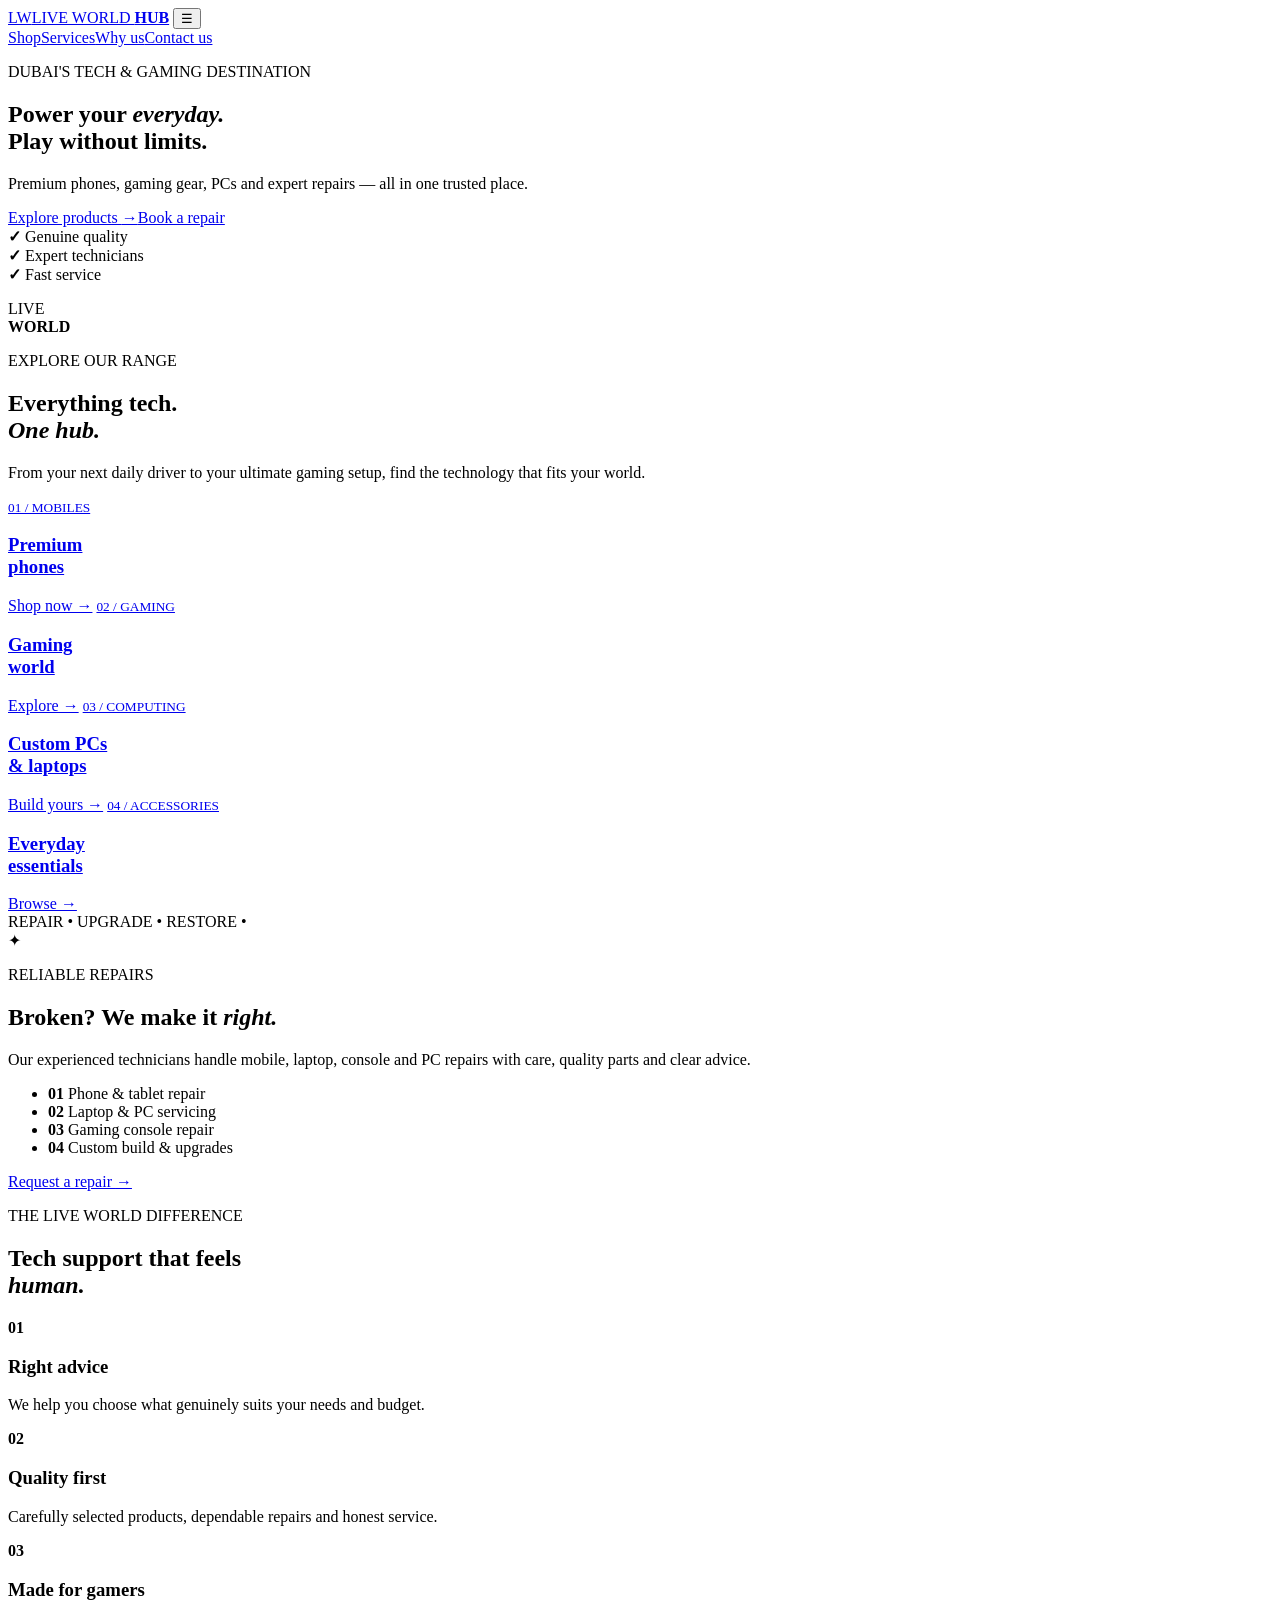
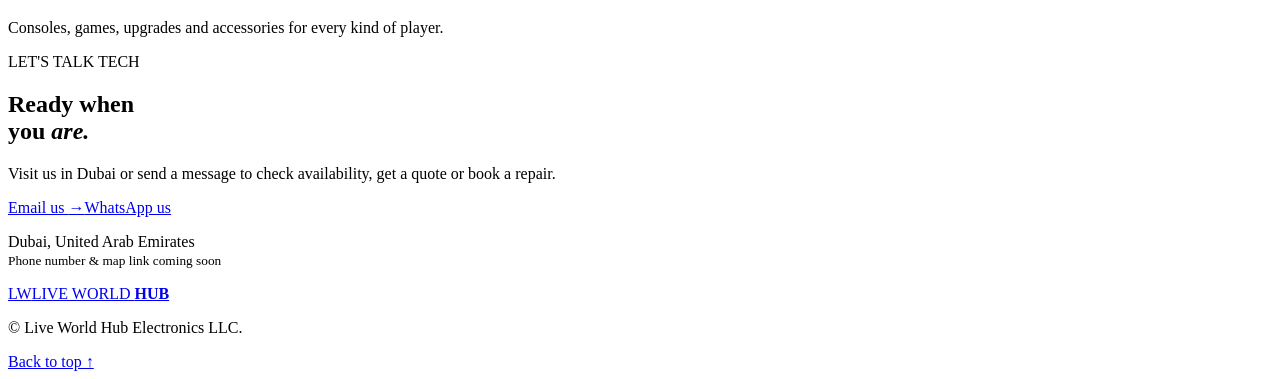
==== index.html @ d2bf9133 "Add Live World Hub static website" ====
<!doctype html>
<html lang="en">
  <head>
    <meta charset="UTF-8" />
    <meta name="viewport" content="width=device-width, initial-scale=1.0" />
    <meta name="description" content="Live World Hub Electronics LLC — premium mobiles, gaming, repairs and accessories in Dubai." />
    <title>Live World Hub | Electronics & Gaming</title>
    <link rel="preconnect" href="https://fonts.googleapis.com" />
    <link rel="preconnect" href="https://fonts.gstatic.com" crossorigin />
    <link href="https://fonts.googleapis.com/css2?family=DM+Mono:wght@400;500&family=Manrope:wght@400;500;600;700;800&display=swap" rel="stylesheet" />
    <link rel="stylesheet" href="styles.css" />
  </head>
  <body>
    <header class="site-header">
      <a class="brand" href="#home" aria-label="Live World Hub home"><span class="brand-mark">LW</span><span>LIVE WORLD <b>HUB</b></span></a>
      <button class="menu-button" aria-label="Open navigation" aria-expanded="false">☰</button>
      <nav aria-label="Main navigation"><a href="#shop">Shop</a><a href="#services">Services</a><a href="#why-us">Why us</a><a class="nav-cta" href="#contact">Contact us</a></nav>
    </header>

    <main id="home">
      <section class="hero">
        <div class="hero-copy">
          <p class="eyebrow"><span></span> DUBAI'S TECH & GAMING DESTINATION</p>
          <h1>Power your <em>everyday.</em><br />Play without limits.</h1>
          <p class="lead">Premium phones, gaming gear, PCs and expert repairs — all in one trusted place.</p>
          <div class="hero-actions"><a class="button primary" href="#shop">Explore products <span>→</span></a><a class="button ghost" href="#services">Book a repair</a></div>
          <div class="hero-trust"><div><strong>✓</strong> Genuine quality</div><div><strong>✓</strong> Expert technicians</div><div><strong>✓</strong> Fast service</div></div>
        </div>
        <div class="hero-art" aria-label="Abstract blue technology display">
          <div class="orb orb-one"></div><div class="orb orb-two"></div><div class="grid"></div>
          <div class="device phone"><i></i><i></i><i></i></div>
          <div class="device console"><span></span></div>
          <div class="controller"><i></i><i></i><b></b><b></b></div>
          <p>LIVE<br /><b>WORLD</b></p>
        </div>
      </section>

      <section class="section categories" id="shop">
        <div class="section-heading"><div><p class="eyebrow"><span></span> EXPLORE OUR RANGE</p><h2>Everything tech.<br /><em>One hub.</em></h2></div><p>From your next daily driver to your ultimate gaming setup, find the technology that fits your world.</p></div>
        <div class="category-grid">
          <a href="#contact" class="category-card phones"><small>01 / MOBILES</small><h3>Premium<br />phones</h3><span>Shop now →</span></a>
          <a href="#contact" class="category-card gaming"><small>02 / GAMING</small><h3>Gaming<br />world</h3><span>Explore →</span></a>
          <a href="#contact" class="category-card pc"><small>03 / COMPUTING</small><h3>Custom PCs<br />& laptops</h3><span>Build yours →</span></a>
          <a href="#contact" class="category-card accessories"><small>04 / ACCESSORIES</small><h3>Everyday<br />essentials</h3><span>Browse →</span></a>
        </div>
      </section>

      <section class="section services" id="services">
        <div class="service-visual"><div class="repair-ring"><span>REPAIR • UPGRADE • RESTORE • </span></div><div class="wrench">✦</div></div>
        <div><p class="eyebrow"><span></span> RELIABLE REPAIRS</p><h2>Broken? We make it <em>right.</em></h2><p class="lead">Our experienced technicians handle mobile, laptop, console and PC repairs with care, quality parts and clear advice.</p><ul><li><b>01</b> Phone & tablet repair</li><li><b>02</b> Laptop & PC servicing</li><li><b>03</b> Gaming console repair</li><li><b>04</b> Custom build & upgrades</li></ul><a class="button primary" href="#contact">Request a repair <span>→</span></a></div>
      </section>

      <section class="section why-us" id="why-us">
        <p class="eyebrow"><span></span> THE LIVE WORLD DIFFERENCE</p><h2>Tech support that feels<br /><em>human.</em></h2>
        <div class="benefit-grid"><article><strong>01</strong><h3>Right advice</h3><p>We help you choose what genuinely suits your needs and budget.</p></article><article><strong>02</strong><h3>Quality first</h3><p>Carefully selected products, dependable repairs and honest service.</p></article><article><strong>03</strong><h3>Made for gamers</h3><p>Consoles, games, upgrades and accessories for every kind of player.</p></article></div>
      </section>

      <section class="contact" id="contact"><div><p class="eyebrow"><span></span> LET'S TALK TECH</p><h2>Ready when<br />you <em>are.</em></h2><p>Visit us in Dubai or send a message to check availability, get a quote or book a repair.</p></div><div class="contact-actions"><a class="button light" href="mailto:hello@liveworldhub.com">Email us <span>→</span></a><a class="button outline-light" href="#home">WhatsApp us</a><p>Dubai, United Arab Emirates<br /><small>Phone number & map link coming soon</small></p></div></section>
    </main>
    <footer><a class="brand" href="#home"><span class="brand-mark">LW</span><span>LIVE WORLD <b>HUB</b></span></a><p>© <span id="year"></span> Live World Hub Electronics LLC.</p><a href="#home">Back to top ↑</a></footer>
    <script src="script.js"></script>
  </body>
</html>
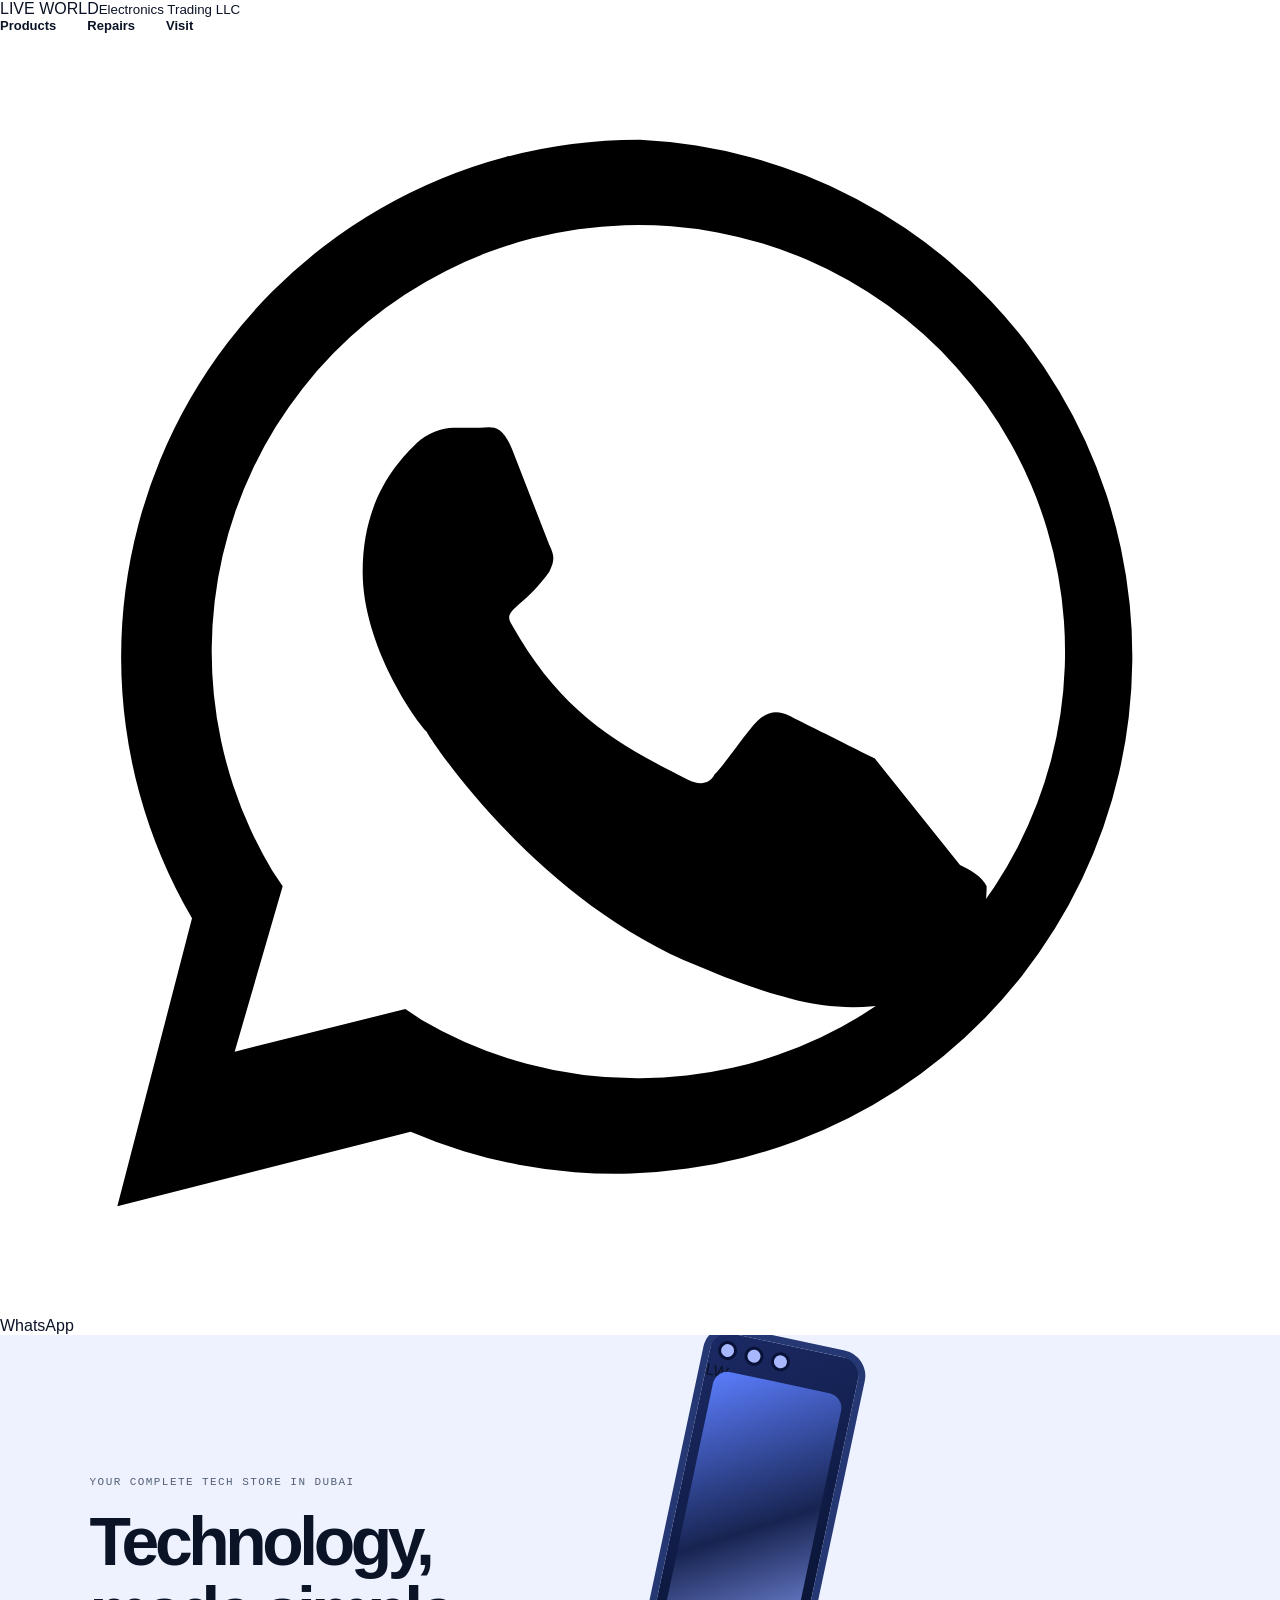
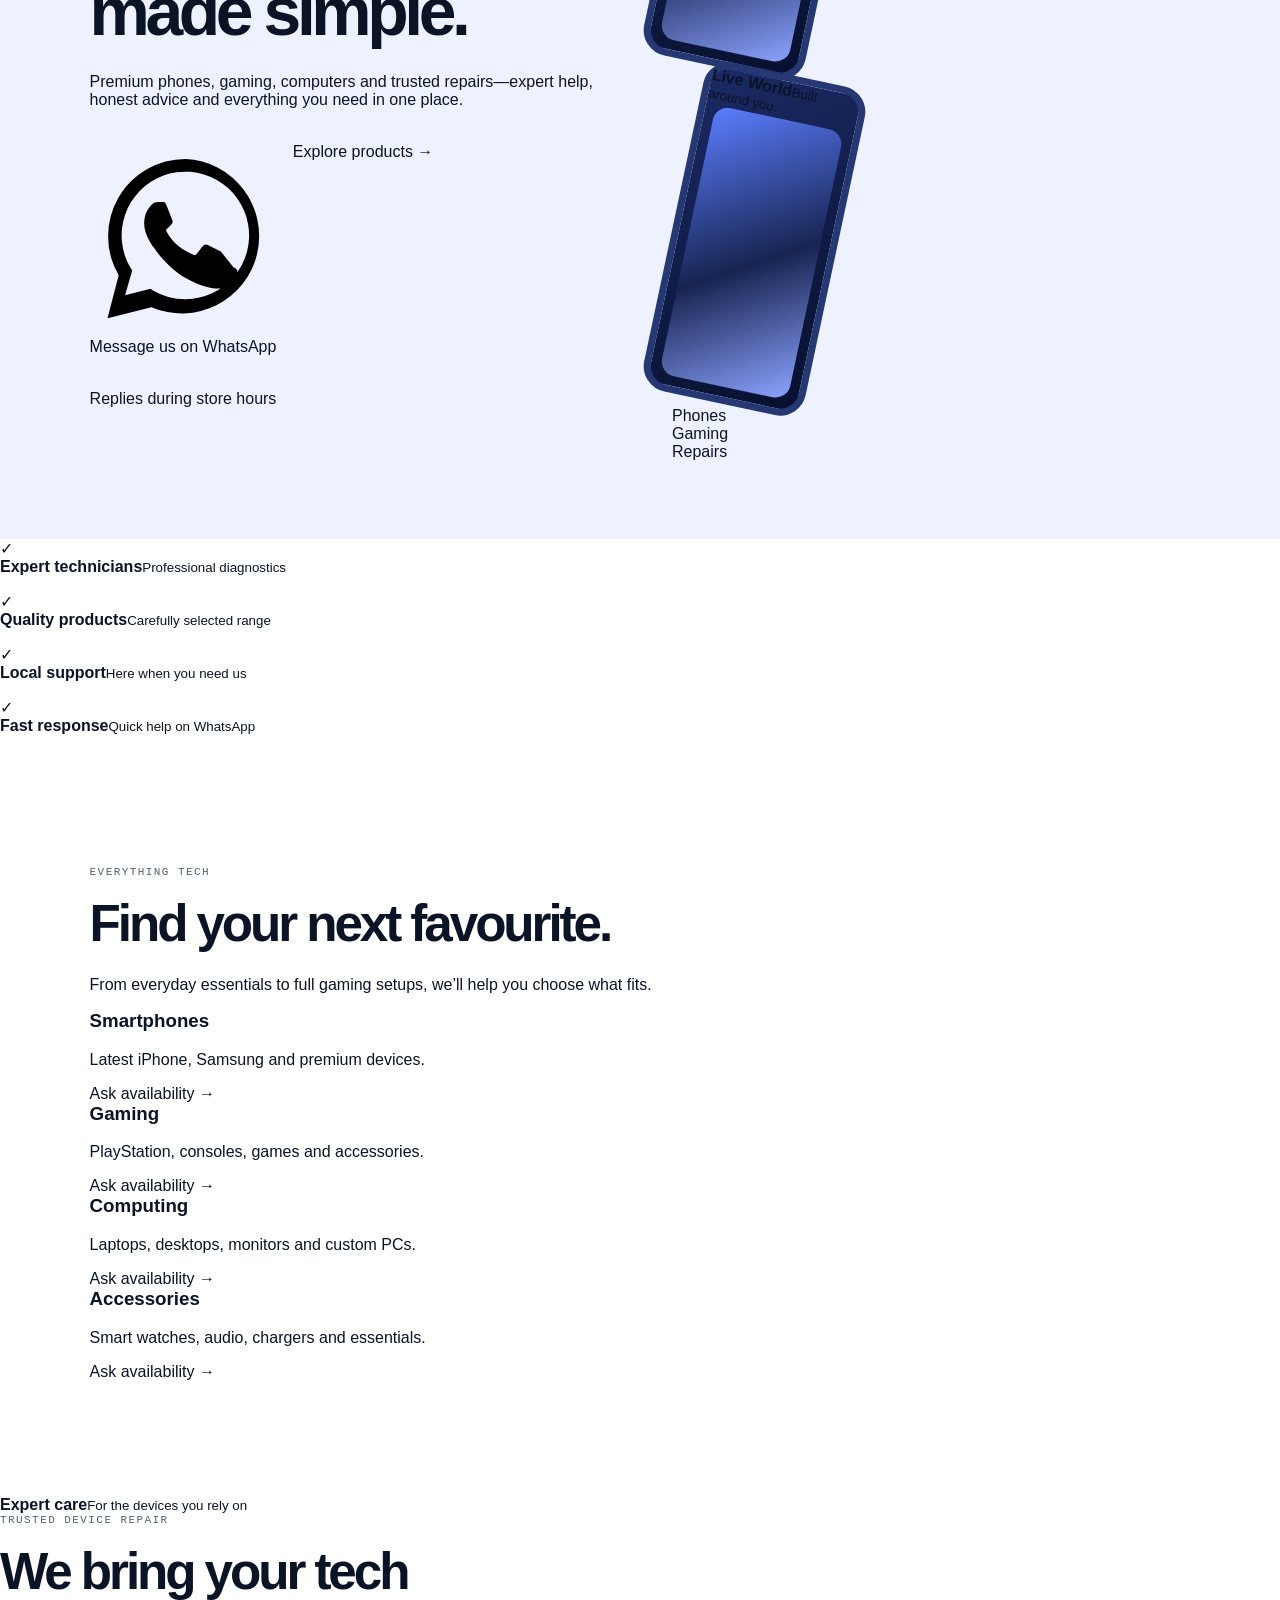
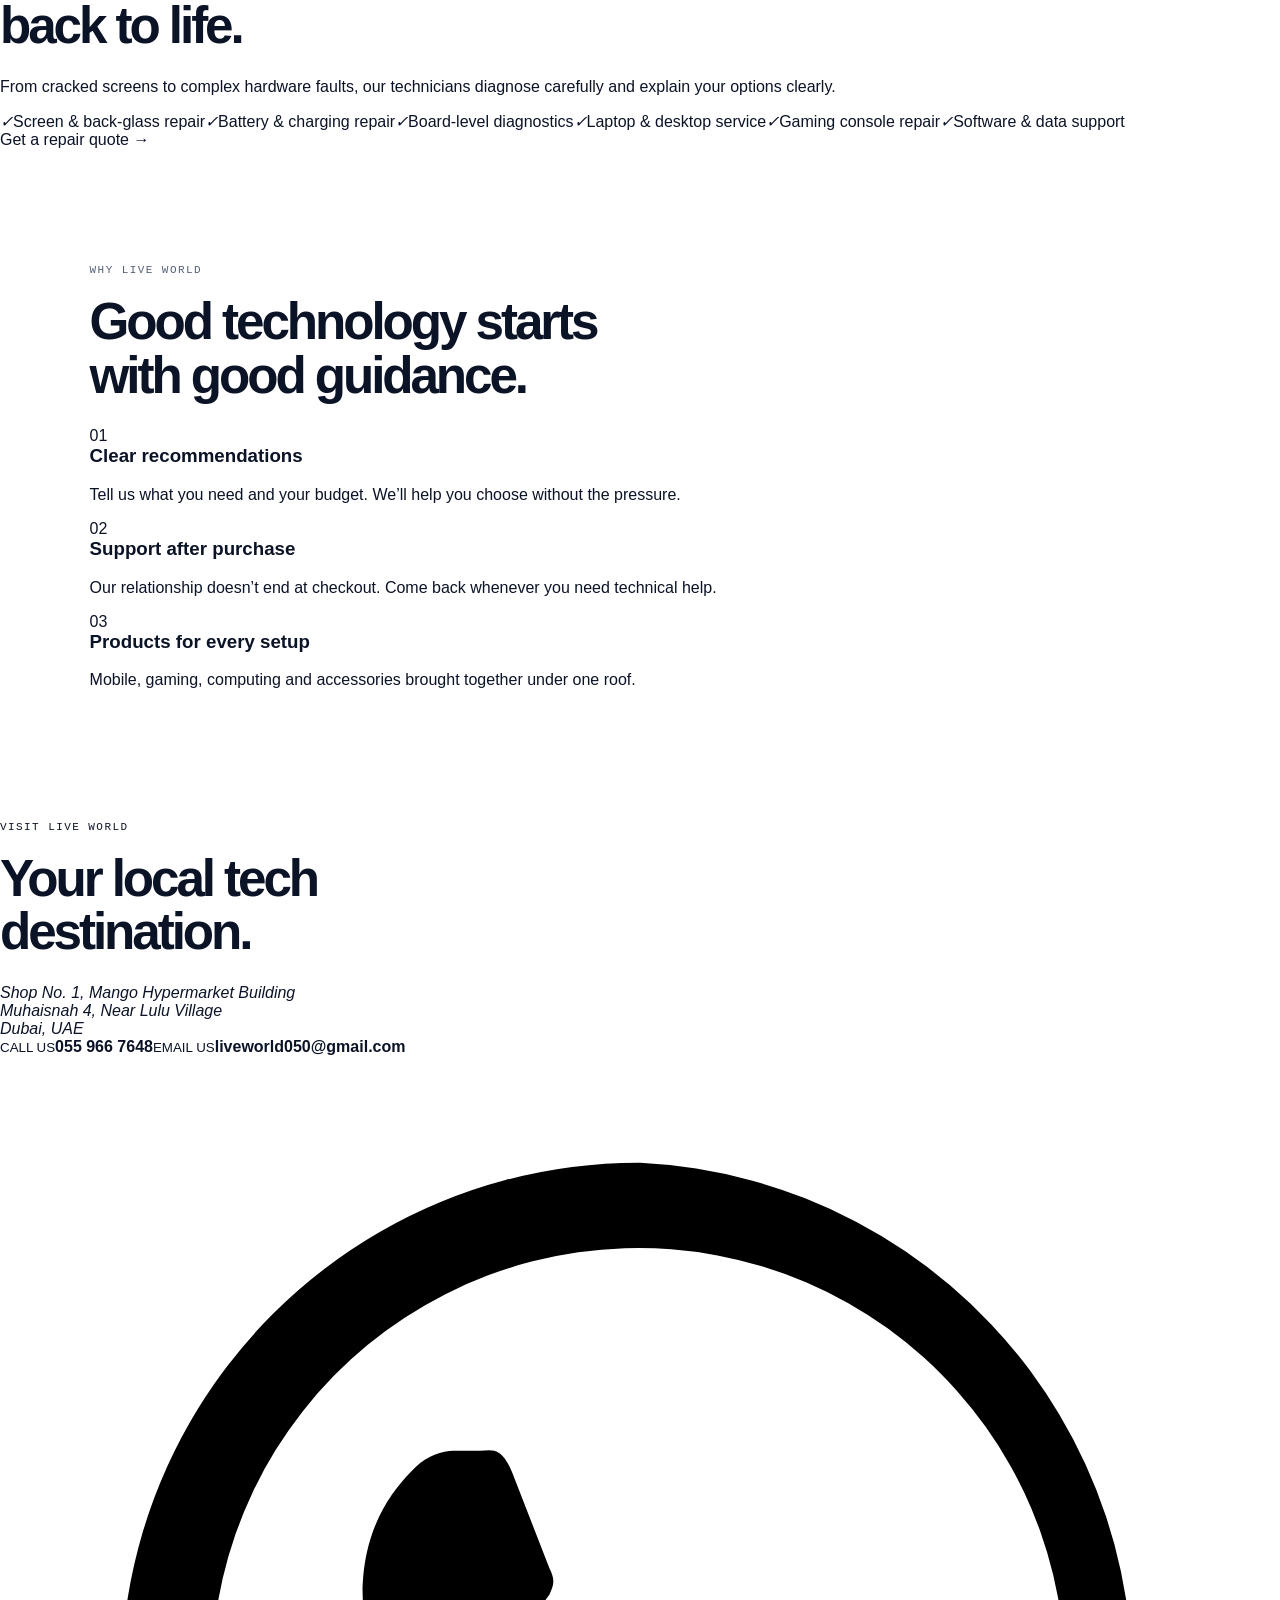
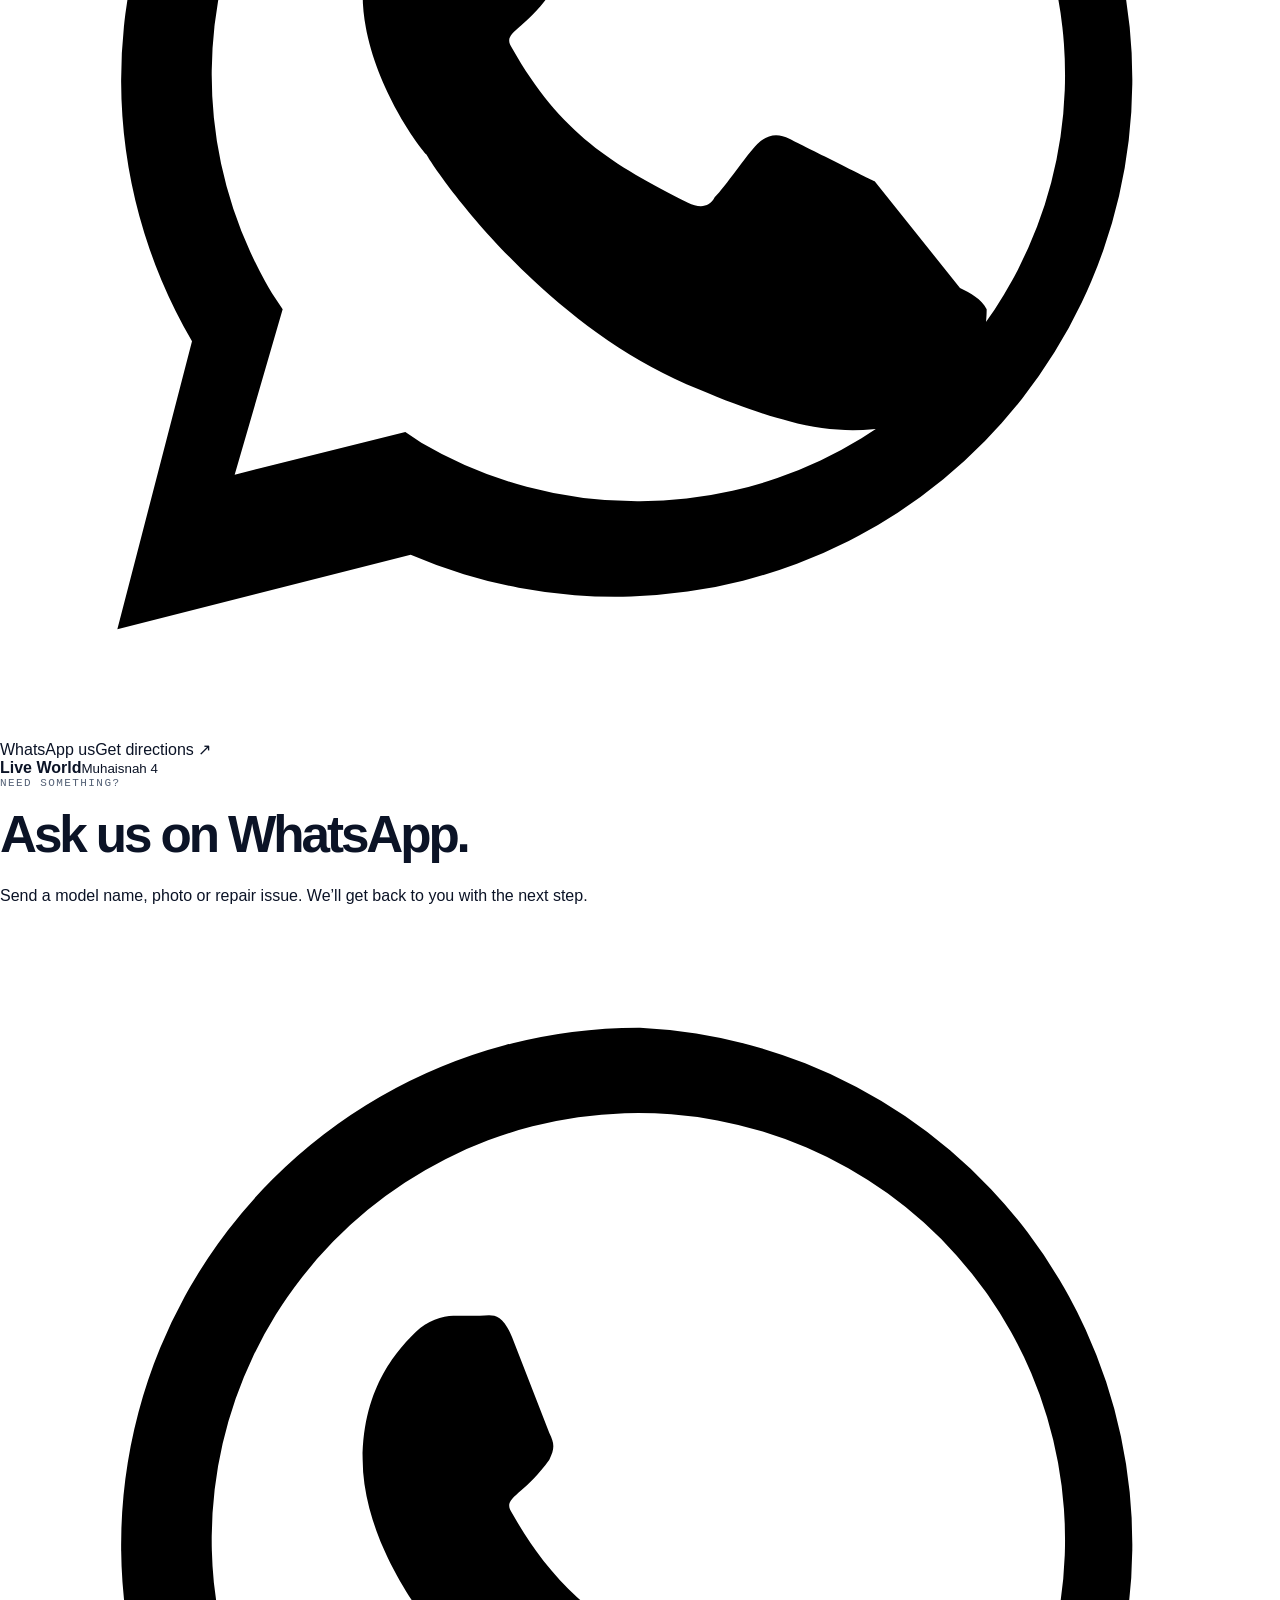
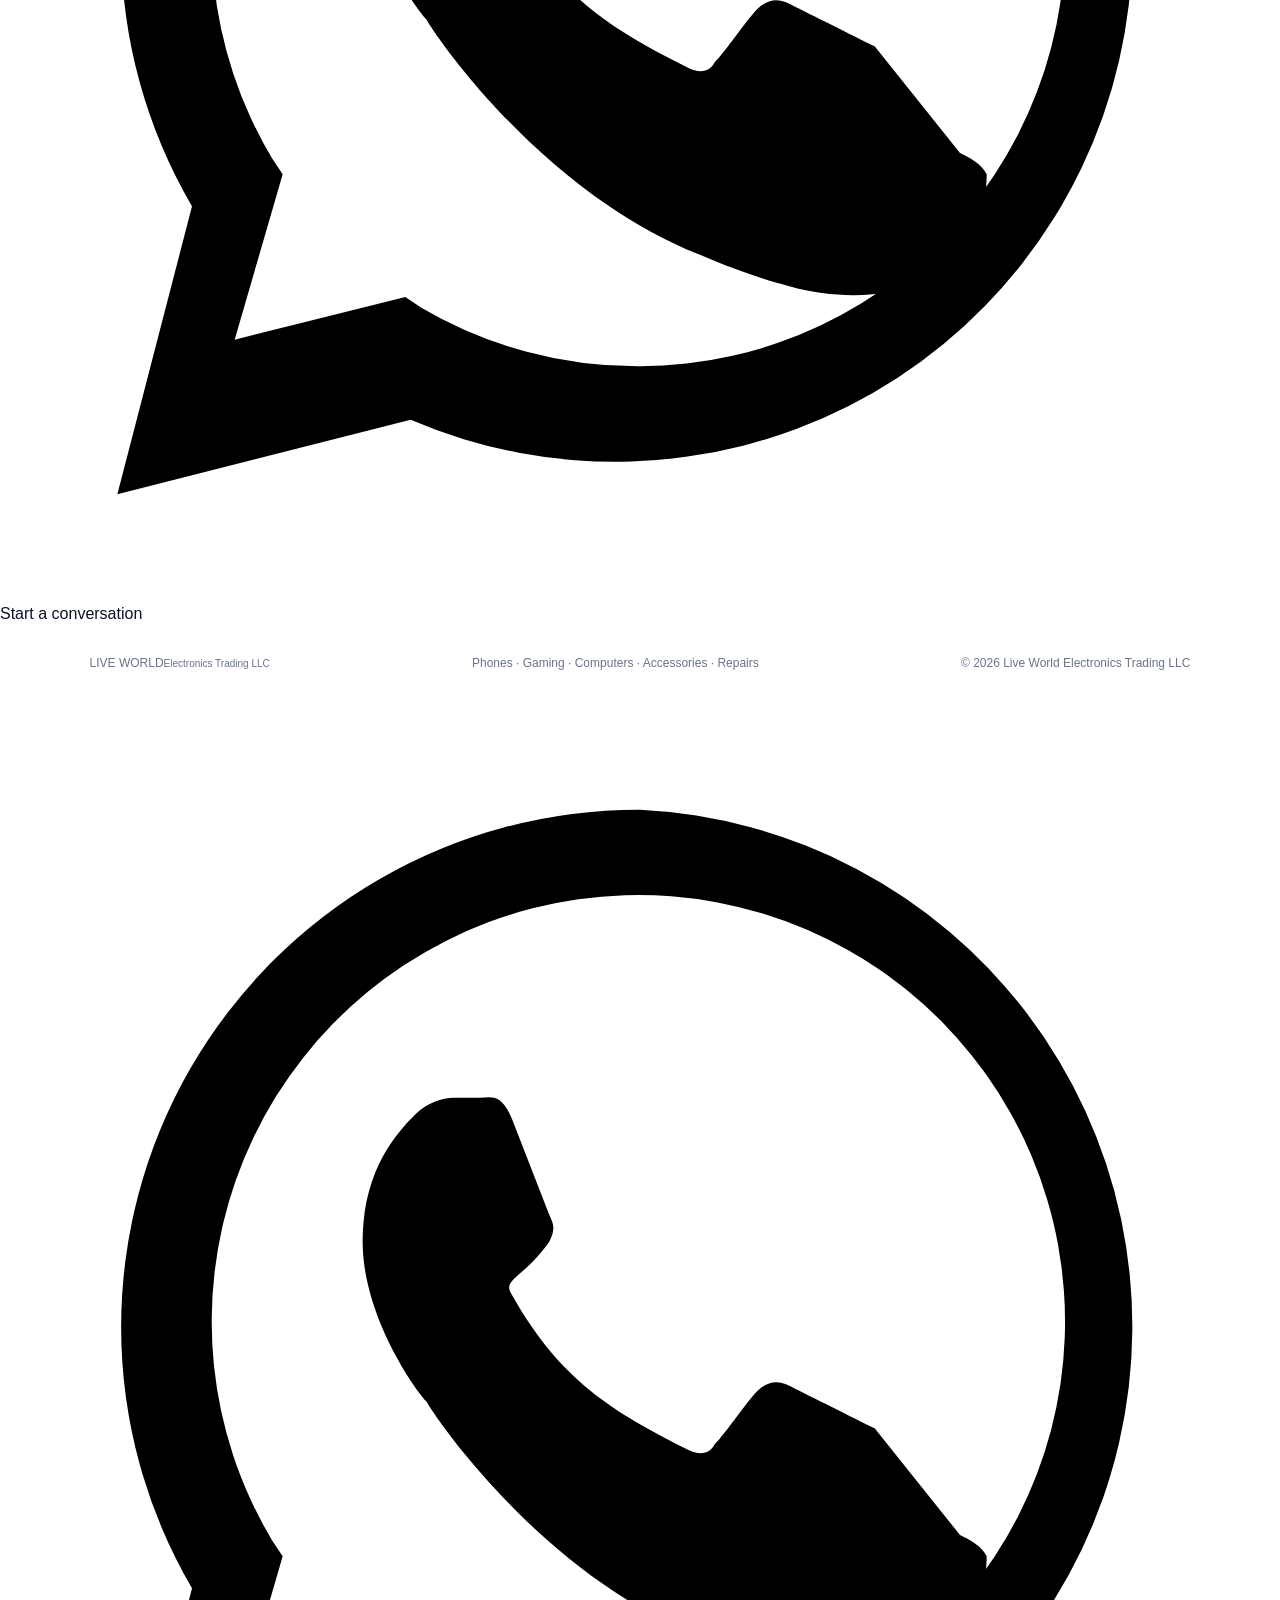
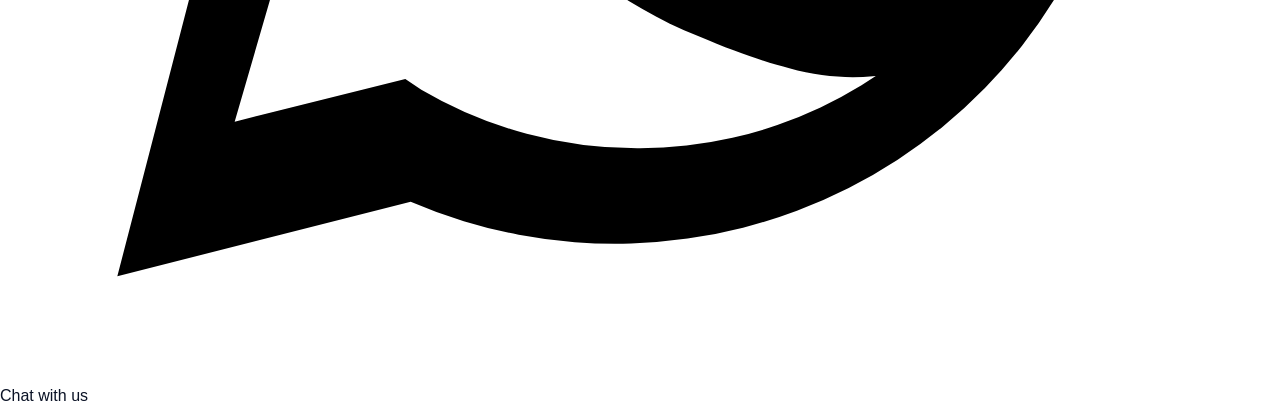
==== commit ed238ab1: "Rebuild Live World storefront" ====
--- a/index.html
+++ b/index.html
@@ -1,63 +1,14 @@
 <!doctype html>
 <html lang="en">
-  <head>
-    <meta charset="UTF-8" />
-    <meta name="viewport" content="width=device-width, initial-scale=1.0" />
-    <meta name="description" content="Live World Hub Electronics LLC — premium mobiles, gaming, repairs and accessories in Dubai." />
-    <title>Live World Hub | Electronics & Gaming</title>
-    <link rel="preconnect" href="https://fonts.googleapis.com" />
-    <link rel="preconnect" href="https://fonts.gstatic.com" crossorigin />
-    <link href="https://fonts.googleapis.com/css2?family=DM+Mono:wght@400;500&family=Manrope:wght@400;500;600;700;800&display=swap" rel="stylesheet" />
-    <link rel="stylesheet" href="styles.css" />
-  </head>
-  <body>
-    <header class="site-header">
-      <a class="brand" href="#home" aria-label="Live World Hub home"><span class="brand-mark">LW</span><span>LIVE WORLD <b>HUB</b></span></a>
-      <button class="menu-button" aria-label="Open navigation" aria-expanded="false">☰</button>
-      <nav aria-label="Main navigation"><a href="#shop">Shop</a><a href="#services">Services</a><a href="#why-us">Why us</a><a class="nav-cta" href="#contact">Contact us</a></nav>
-    </header>
-
-    <main id="home">
-      <section class="hero">
-        <div class="hero-copy">
-          <p class="eyebrow"><span></span> DUBAI'S TECH & GAMING DESTINATION</p>
-          <h1>Power your <em>everyday.</em><br />Play without limits.</h1>
-          <p class="lead">Premium phones, gaming gear, PCs and expert repairs — all in one trusted place.</p>
-          <div class="hero-actions"><a class="button primary" href="#shop">Explore products <span>→</span></a><a class="button ghost" href="#services">Book a repair</a></div>
-          <div class="hero-trust"><div><strong>✓</strong> Genuine quality</div><div><strong>✓</strong> Expert technicians</div><div><strong>✓</strong> Fast service</div></div>
-        </div>
-        <div class="hero-art" aria-label="Abstract blue technology display">
-          <div class="orb orb-one"></div><div class="orb orb-two"></div><div class="grid"></div>
-          <div class="device phone"><i></i><i></i><i></i></div>
-          <div class="device console"><span></span></div>
-          <div class="controller"><i></i><i></i><b></b><b></b></div>
-          <p>LIVE<br /><b>WORLD</b></p>
-        </div>
-      </section>
-
-      <section class="section categories" id="shop">
-        <div class="section-heading"><div><p class="eyebrow"><span></span> EXPLORE OUR RANGE</p><h2>Everything tech.<br /><em>One hub.</em></h2></div><p>From your next daily driver to your ultimate gaming setup, find the technology that fits your world.</p></div>
-        <div class="category-grid">
-          <a href="#contact" class="category-card phones"><small>01 / MOBILES</small><h3>Premium<br />phones</h3><span>Shop now →</span></a>
-          <a href="#contact" class="category-card gaming"><small>02 / GAMING</small><h3>Gaming<br />world</h3><span>Explore →</span></a>
-          <a href="#contact" class="category-card pc"><small>03 / COMPUTING</small><h3>Custom PCs<br />& laptops</h3><span>Build yours →</span></a>
-          <a href="#contact" class="category-card accessories"><small>04 / ACCESSORIES</small><h3>Everyday<br />essentials</h3><span>Browse →</span></a>
-        </div>
-      </section>
-
-      <section class="section services" id="services">
-        <div class="service-visual"><div class="repair-ring"><span>REPAIR • UPGRADE • RESTORE • </span></div><div class="wrench">✦</div></div>
-        <div><p class="eyebrow"><span></span> RELIABLE REPAIRS</p><h2>Broken? We make it <em>right.</em></h2><p class="lead">Our experienced technicians handle mobile, laptop, console and PC repairs with care, quality parts and clear advice.</p><ul><li><b>01</b> Phone & tablet repair</li><li><b>02</b> Laptop & PC servicing</li><li><b>03</b> Gaming console repair</li><li><b>04</b> Custom build & upgrades</li></ul><a class="button primary" href="#contact">Request a repair <span>→</span></a></div>
-      </section>
-
-      <section class="section why-us" id="why-us">
-        <p class="eyebrow"><span></span> THE LIVE WORLD DIFFERENCE</p><h2>Tech support that feels<br /><em>human.</em></h2>
-        <div class="benefit-grid"><article><strong>01</strong><h3>Right advice</h3><p>We help you choose what genuinely suits your needs and budget.</p></article><article><strong>02</strong><h3>Quality first</h3><p>Carefully selected products, dependable repairs and honest service.</p></article><article><strong>03</strong><h3>Made for gamers</h3><p>Consoles, games, upgrades and accessories for every kind of player.</p></article></div>
-      </section>
-
-      <section class="contact" id="contact"><div><p class="eyebrow"><span></span> LET'S TALK TECH</p><h2>Ready when<br />you <em>are.</em></h2><p>Visit us in Dubai or send a message to check availability, get a quote or book a repair.</p></div><div class="contact-actions"><a class="button light" href="mailto:hello@liveworldhub.com">Email us <span>→</span></a><a class="button outline-light" href="#home">WhatsApp us</a><p>Dubai, United Arab Emirates<br /><small>Phone number & map link coming soon</small></p></div></section>
-    </main>
-    <footer><a class="brand" href="#home"><span class="brand-mark">LW</span><span>LIVE WORLD <b>HUB</b></span></a><p>© <span id="year"></span> Live World Hub Electronics LLC.</p><a href="#home">Back to top ↑</a></footer>
-    <script src="script.js"></script>
-  </body>
-</html>
+<head>
+<meta charset="UTF-8" />
+<meta name="viewport" content="width=device-width, initial-scale=1.0" />
+<meta name="description" content="Premium phones, gaming, computers, accessories and expert device repairs in Muhaisnah 4, Dubai." />
+<title>Live World Electronics Trading LLC | Dubai</title>
+<link rel="stylesheet" href="styles.css" />
+</head>
+<body>
+<main><header class="nav-shell"><a class="logo" href="#top" aria-label="Live World home"><span class="logo-word">LIVE WORLD</span><small>Electronics Trading LLC</small></a><nav aria-label="Main navigation"><a href="#products">Products</a><a href="#repairs">Repairs</a><a href="#visit">Visit</a></nav><a class="nav-whatsapp" href="https://wa.me/971521114275?text=Hello%20Live%20World%2C%20I%27d%20like%20to%20ask%20about%20a%20product%20or%20repair." target="_blank" rel="noreferrer"><svg viewBox="0 0 24 24" aria-hidden="true"><path d="M12 2a9.7 9.7 0 0 0-8.4 14.6L2.2 22l5.5-1.4A9.7 9.7 0 1 0 12 2Zm0 17.6a8 8 0 0 1-4.1-1.1l-.3-.2-3.2.8.9-3.1-.2-.3A8 8 0 1 1 12 19.6Zm4.4-6c-.2-.1-1.4-.7-1.6-.8-.2-.1-.4-.1-.6.1-.2.2-.6.8-.8 1-.1.2-.3.2-.5.1-1.4-.7-2.4-1.3-3.3-2.9-.2-.3.2-.3.7-1 .1-.2.1-.3 0-.5l-.7-1.8c-.2-.5-.4-.4-.6-.4h-.5c-.2 0-.5.1-.7.3-.3.3-1 1-1 2.4s1 2.8 1.2 3c.1.2 2.1 3.2 5.1 4.4.7.3 1.3.5 1.7.6.7.2 1.4.2 1.9.1.6-.1 1.4-.6 1.6-1.1.2-.6.2-1 .2-1.1-.1-.2-.3-.3-.5-.4Z"></path></svg> WhatsApp</a></header><section class="hero" id="top"><div class="hero-copy"><p class="eyebrow">YOUR COMPLETE TECH STORE IN DUBAI</p><h1>Technology,<br>made <span>simple.</span></h1><p class="hero-lead">Premium phones, gaming, computers and trusted repairs—expert help, honest advice and everything you need in one place.</p><div class="hero-actions"><a class="primary-button" href="https://wa.me/971521114275?text=Hello%20Live%20World%2C%20I%27d%20like%20to%20ask%20about%20a%20product%20or%20repair." target="_blank" rel="noreferrer"><svg viewBox="0 0 24 24" aria-hidden="true"><path d="M12 2a9.7 9.7 0 0 0-8.4 14.6L2.2 22l5.5-1.4A9.7 9.7 0 1 0 12 2Zm0 17.6a8 8 0 0 1-4.1-1.1l-.3-.2-3.2.8.9-3.1-.2-.3A8 8 0 1 1 12 19.6Zm4.4-6c-.2-.1-1.4-.7-1.6-.8-.2-.1-.4-.1-.6.1-.2.2-.6.8-.8 1-.1.2-.3.2-.5.1-1.4-.7-2.4-1.3-3.3-2.9-.2-.3.2-.3.7-1 .1-.2.1-.3 0-.5l-.7-1.8c-.2-.5-.4-.4-.6-.4h-.5c-.2 0-.5.1-.7.3-.3.3-1 1-1 2.4s1 2.8 1.2 3c.1.2 2.1 3.2 5.1 4.4.7.3 1.3.5 1.7.6.7.2 1.4.2 1.9.1.6-.1 1.4-.6 1.6-1.1.2-.6.2-1 .2-1.1-.1-.2-.3-.3-.5-.4Z"></path></svg> Message us on WhatsApp</a><a class="text-button" href="#products">Explore products <span>→</span></a></div><p class="availability"><i></i> Replies during store hours</p></div><div class="hero-stage" aria-label="Premium smartphone and technology display"><div class="glow"></div><div class="phone phone-back"><div class="camera-grid"><i></i><i></i><i></i></div><span class="device-mark">LW</span></div><div class="phone phone-front"><span class="island"></span><div class="screen-orb one"></div><div class="screen-orb two"></div><strong>Live World</strong><small>Built around you.</small></div><div class="floating-chip chip-one">Phones</div><div class="floating-chip chip-two">Gaming</div><div class="floating-chip chip-three">Repairs</div></div></section><section class="trust-strip" aria-label="Store benefits"><div><span>✓</span><p><strong>Expert technicians</strong><small>Professional diagnostics</small></p></div><div><span>✓</span><p><strong>Quality products</strong><small>Carefully selected range</small></p></div><div><span>✓</span><p><strong>Local support</strong><small>Here when you need us</small></p></div><div><span>✓</span><p><strong>Fast response</strong><small>Quick help on WhatsApp</small></p></div></section><section class="section products" id="products"><div class="section-intro centered"><p class="eyebrow">EVERYTHING TECH</p><h2>Find your next favourite.</h2><p>From everyday essentials to full gaming setups, we’ll help you choose what fits.</p></div><div class="product-grid"><article class="product-card phone-card"><div class="product-copy"><h3>Smartphones</h3><p>Latest iPhone, Samsung and premium devices.</p><a href="https://wa.me/971521114275?text=Hello%20Live%20World%2C%20I'm%20interested%20in%20Smartphones." target="_blank" rel="noreferrer">Ask availability <span>→</span></a></div><div class="product-art"><div class="mini-phone"><span></span><span></span><span></span></div></div></article><article class="product-card game-card"><div class="product-copy"><h3>Gaming</h3><p>PlayStation, consoles, games and accessories.</p><a href="https://wa.me/971521114275?text=Hello%20Live%20World%2C%20I'm%20interested%20in%20Gaming." target="_blank" rel="noreferrer">Ask availability <span>→</span></a></div><div class="product-art"><div class="mini-controller"><i></i><i></i><b></b><b></b></div></div></article><article class="product-card computer-card"><div class="product-copy"><h3>Computing</h3><p>Laptops, desktops, monitors and custom PCs.</p><a href="https://wa.me/971521114275?text=Hello%20Live%20World%2C%20I'm%20interested%20in%20Computing." target="_blank" rel="noreferrer">Ask availability <span>→</span></a></div><div class="product-art"><div class="mini-laptop"><span></span></div></div></article><article class="product-card accessory-card"><div class="product-copy"><h3>Accessories</h3><p>Smart watches, audio, chargers and essentials.</p><a href="https://wa.me/971521114275?text=Hello%20Live%20World%2C%20I'm%20interested%20in%20Accessories." target="_blank" rel="noreferrer">Ask availability <span>→</span></a></div><div class="product-art"><div class="mini-watch"><span></span></div></div></article></div></section><section class="repair-section" id="repairs"><div class="repair-art"><div class="repair-device"><span class="repair-notch"></span><div class="repair-pulse"><i></i><b></b></div></div><div class="repair-badge"><strong>Expert care</strong><small>For the devices you rely on</small></div></div><div class="repair-copy"><p class="eyebrow">TRUSTED DEVICE REPAIR</p><h2>We bring your tech<br>back to life.</h2><p class="section-lead">From cracked screens to complex hardware faults, our technicians diagnose carefully and explain your options clearly.</p><div class="repair-list"><span><i>✓</i>Screen &amp; back-glass repair</span><span><i>✓</i>Battery &amp; charging repair</span><span><i>✓</i>Board-level diagnostics</span><span><i>✓</i>Laptop &amp; desktop service</span><span><i>✓</i>Gaming console repair</span><span><i>✓</i>Software &amp; data support</span></div><a class="dark-button" href="https://wa.me/971521114275?text=Hello%20Live%20World%2C%20I%20need%20help%20with%20a%20repair." target="_blank" rel="noreferrer">Get a repair quote <span>→</span></a></div></section><section class="section experience"><div class="section-intro centered"><p class="eyebrow">WHY LIVE WORLD</p><h2>Good technology starts<br>with good guidance.</h2></div><div class="experience-grid"><article><span>01</span><h3>Clear recommendations</h3><p>Tell us what you need and your budget. We’ll help you choose without the pressure.</p></article><article><span>02</span><h3>Support after purchase</h3><p>Our relationship doesn’t end at checkout. Come back whenever you need technical help.</p></article><article><span>03</span><h3>Products for every setup</h3><p>Mobile, gaming, computing and accessories brought together under one roof.</p></article></div></section><section class="visit-section" id="visit"><div class="visit-copy"><p class="eyebrow light">VISIT LIVE WORLD</p><h2>Your local tech<br>destination.</h2><address>Shop No. 1, Mango Hypermarket Building<br>Muhaisnah 4, Near Lulu Village<br>Dubai, UAE</address><div class="contact-row"><a href="tel:+971559667648"><small>CALL US</small><strong>055 966 7648</strong></a><a href="mailto:liveworld050@gmail.com"><small>EMAIL US</small><strong>liveworld050@gmail.com</strong></a></div><div class="visit-actions"><a class="white-button" href="https://wa.me/971521114275?text=Hello%20Live%20World%2C%20I%27d%20like%20to%20ask%20about%20a%20product%20or%20repair." target="_blank" rel="noreferrer"><svg viewBox="0 0 24 24" aria-hidden="true"><path d="M12 2a9.7 9.7 0 0 0-8.4 14.6L2.2 22l5.5-1.4A9.7 9.7 0 1 0 12 2Zm0 17.6a8 8 0 0 1-4.1-1.1l-.3-.2-3.2.8.9-3.1-.2-.3A8 8 0 1 1 12 19.6Zm4.4-6c-.2-.1-1.4-.7-1.6-.8-.2-.1-.4-.1-.6.1-.2.2-.6.8-.8 1-.1.2-.3.2-.5.1-1.4-.7-2.4-1.3-3.3-2.9-.2-.3.2-.3.7-1 .1-.2.1-.3 0-.5l-.7-1.8c-.2-.5-.4-.4-.6-.4h-.5c-.2 0-.5.1-.7.3-.3.3-1 1-1 2.4s1 2.8 1.2 3c.1.2 2.1 3.2 5.1 4.4.7.3 1.3.5 1.7.6.7.2 1.4.2 1.9.1.6-.1 1.4-.6 1.6-1.1.2-.6.2-1 .2-1.1-.1-.2-.3-.3-.5-.4Z"></path></svg> WhatsApp us</a><a class="outline-button" href="https://www.google.com/maps/search/?api=1&amp;query=Shop+No.+1+Mango+Hypermarket+Building+Muhaisnah+4+Dubai" target="_blank" rel="noreferrer">Get directions ↗</a></div></div><div class="map-card" aria-label="Store location illustration"><div class="map-grid"></div><div class="road road-one"></div><div class="road road-two"></div><div class="location-pin"><i></i></div><div class="location-label"><strong>Live World</strong><small>Muhaisnah 4</small></div></div></section><section class="cta-banner"><div><p class="eyebrow">NEED SOMETHING?</p><h2>Ask us on WhatsApp.</h2><p>Send a model name, photo or repair issue. We’ll get back to you with the next step.</p></div><a class="primary-button" href="https://wa.me/971521114275?text=Hello%20Live%20World%2C%20I%27d%20like%20to%20ask%20about%20a%20product%20or%20repair." target="_blank" rel="noreferrer"><svg viewBox="0 0 24 24" aria-hidden="true"><path d="M12 2a9.7 9.7 0 0 0-8.4 14.6L2.2 22l5.5-1.4A9.7 9.7 0 1 0 12 2Zm0 17.6a8 8 0 0 1-4.1-1.1l-.3-.2-3.2.8.9-3.1-.2-.3A8 8 0 1 1 12 19.6Zm4.4-6c-.2-.1-1.4-.7-1.6-.8-.2-.1-.4-.1-.6.1-.2.2-.6.8-.8 1-.1.2-.3.2-.5.1-1.4-.7-2.4-1.3-3.3-2.9-.2-.3.2-.3.7-1 .1-.2.1-.3 0-.5l-.7-1.8c-.2-.5-.4-.4-.6-.4h-.5c-.2 0-.5.1-.7.3-.3.3-1 1-1 2.4s1 2.8 1.2 3c.1.2 2.1 3.2 5.1 4.4.7.3 1.3.5 1.7.6.7.2 1.4.2 1.9.1.6-.1 1.4-.6 1.6-1.1.2-.6.2-1 .2-1.1-.1-.2-.3-.3-.5-.4Z"></path></svg> Start a conversation</a></section><footer><a class="logo" href="#top"><span class="logo-word">LIVE WORLD</span><small>Electronics Trading LLC</small></a><p>Phones · Gaming · Computers · Accessories · Repairs</p><p>© 2026 Live World Electronics Trading LLC</p></footer><a class="floating-whatsapp" href="https://wa.me/971521114275?text=Hello%20Live%20World%2C%20I%27d%20like%20to%20ask%20about%20a%20product%20or%20repair." target="_blank" rel="noreferrer" aria-label="Chat with Live World on WhatsApp"><svg viewBox="0 0 24 24" aria-hidden="true"><path d="M12 2a9.7 9.7 0 0 0-8.4 14.6L2.2 22l5.5-1.4A9.7 9.7 0 1 0 12 2Zm0 17.6a8 8 0 0 1-4.1-1.1l-.3-.2-3.2.8.9-3.1-.2-.3A8 8 0 1 1 12 19.6Zm4.4-6c-.2-.1-1.4-.7-1.6-.8-.2-.1-.4-.1-.6.1-.2.2-.6.8-.8 1-.1.2-.3.2-.5.1-1.4-.7-2.4-1.3-3.3-2.9-.2-.3.2-.3.7-1 .1-.2.1-.3 0-.5l-.7-1.8c-.2-.5-.4-.4-.6-.4h-.5c-.2 0-.5.1-.7.3-.3.3-1 1-1 2.4s1 2.8 1.2 3c.1.2 2.1 3.2 5.1 4.4.7.3 1.3.5 1.7.6.7.2 1.4.2 1.9.1.6-.1 1.4-.6 1.6-1.1.2-.6.2-1 .2-1.1-.1-.2-.3-.3-.5-.4Z"></path></svg><span>Chat with us</span></a></main>
+<script src="script.js"></script>
+</body>
+</html>
--- a/styles.css
+++ b/styles.css
@@ -0,0 +1 @@
+:root{--ink:#0b1326;--blue:#3159ff;--soft:#eef2ff;--muted:#6b7280;--line:#dce1e9}*{box-sizing:border-box}html{scroll-behavior:smooth}body{margin:0;font-family:Manrope,Arial,sans-serif;color:var(--ink);background:#fff}a{color:inherit;text-decoration:none}.site-header{height:82px;display:flex;align-items:center;justify-content:space-between;padding:0 clamp(24px,7vw,104px);border-bottom:1px solid #eef0f4;position:relative;z-index:4;background:#fff}.brand{display:flex;align-items:center;gap:11px;font-size:14px;letter-spacing:.09em;font-weight:800}.brand b{color:var(--blue)}.brand-mark{display:grid;place-items:center;background:var(--blue);color:#fff;font-size:11px;letter-spacing:0;border-radius:50%;width:33px;height:33px}nav{display:flex;align-items:center;gap:31px;font-size:13px;font-weight:700}nav a:not(.nav-cta):hover{color:var(--blue)}.nav-cta{background:var(--ink);color:#fff;padding:12px 18px}.menu-button{display:none;border:0;background:transparent;font-size:24px}.hero{min-height:620px;background:#eef2ff;display:grid;grid-template-columns:1.05fr .95fr;overflow:hidden}.hero-copy{padding:clamp(76px,11vw,150px) 40px clamp(70px,10vw,115px) clamp(24px,7vw,104px);position:relative;z-index:2}.eyebrow{font:500 11px 'DM Mono',monospace;letter-spacing:.13em;color:#536075;margin:0 0 19px}.eyebrow span{display:inline-block;width:22px;height:2px;vertical-align:middle;margin-right:9px;background:var(--blue)}h1,h2,h3,p{margin-top:0}h1{font-size:clamp(46px,5.3vw,82px);line-height:1.04;letter-spacing:-.065em;margin-bottom:25px}h2{font-size:clamp(36px,4vw,61px);line-height:1.05;letter-spacing:-.06em;margin-bottom:25px}em{font-style:normal;color:var(--blue)}.lead{font-size:15px;line-height:1.75;color:#536075;max-width:500px}.hero-actions{display:flex;gap:12px;margin:34px 0}.button{display:inline-flex;align-items:center;gap:25px;padding:15px 19px;font-size:13px;font-weight:800;transition:.2s}.button:hover{transform:translateY(-2px)}.primary{background:var(--blue);color:#fff}.primary span,.light span{font-size:18px;line-height:0}.ghost{border:1px solid #bec6d8}.hero-trust{display:flex;gap:20px;flex-wrap:wrap;font-size:12px;font-weight:700;color:#4b566d}.hero-trust strong{color:var(--blue);margin-right:4px}.hero-art{position:relative;min-height:500px;overflow:hidden;background:#dfe6ff}.grid{position:absolute;inset:0;background-image:linear-gradient(#fff5 1px,transparent 1px),linear-gradient(90deg,#fff5 1px,transparent 1px);background-size:38px 38px;transform:skewY(-12deg) scale(1.3);opacity:.6}.orb{position:absolute;border-radius:50%;filter:blur(4px)}.orb-one{width:430px;height:430px;background:#3159ff;right:-110px;top:75px}.orb-two{width:230px;height:230px;background:#8da2ff;left:15px;bottom:-40px}.hero-art>p{position:absolute;right:8%;top:13%;color:#fff;font-weight:800;font-size:clamp(35px,4vw,61px);line-height:.82;letter-spacing:-.09em;opacity:.92}.device{position:absolute;box-shadow:25px 30px 45px #101e6744;background:#0c1430}.phone{height:336px;width:165px;border-radius:26px;right:32%;bottom:40px;transform:rotate(12deg);border:7px solid #253874;background:linear-gradient(145deg,#1b2a65,#07102d)}.phone:after{content:'';position:absolute;inset:38px 10px 10px;border-radius:15px;background:linear-gradient(150deg,#5c7eff,#172451 54%,#8ca2ff)}.phone i{position:relative;z-index:2;display:inline-block;width:19px;height:19px;margin:8px 0 0 8px;border-radius:50%;background:#a7b8ff;border:3px solid #091236}.console{height:164px;width:115px;right:9%;bottom:70px;transform:rotate(-12deg);border-radius:9px 40px 8px 8px;background:linear-gradient(100deg,#fff,#c6d5ff 57%,#24365f 58%)}.console span{position:absolute;height:80%;width:5px;left:53%;top:10%;background:#3159ff}.controller{width:182px;height:103px;position:absolute;left:8%;bottom:35px;border-radius:42% 42% 37% 37%;background:#f4f6ff;transform:rotate(-21deg);box-shadow:10px 12px 26px #17225255}.controller:before,.controller:after{content:'';position:absolute;top:39px;width:35px;height:12px;background:#5b76ff;border-radius:8px}.controller:before{left:31px}.controller:after{right:31px}.controller i{position:absolute;width:15px;height:15px;background:#172451;border-radius:50%;top:31px;left:55px}.controller i+ i{left:82px}.controller b{position:absolute;width:10px;height:10px;border-radius:50%;background:#3159ff;right:40px;top:27px}.controller b+ b{right:27px;top:44px}.section{padding:clamp(75px,9vw,130px) clamp(24px,7vw,104px)}.section-heading{display:flex;justify-content:space-between;gap:50px;align-items:end;margin-bottom:48px}.section-heading>p{max-width:350px;line-height:1.7;color:var(--muted);font-size:14px}.category-grid{display:grid;grid-template-columns:repeat(4,1fr);gap:14px}.category-card{min-height:292px;padding:23px;display:flex;flex-direction:column;justify-content:space-between;color:#fff;position:relative;overflow:hidden;background:#16203d}.category-card:after{content:'';position:absolute;width:190px;height:190px;border:27px solid #ffffff32;border-radius:50%;right:-59px;bottom:-64px}.category-card:hover:after{transform:scale(1.24);transition:.4s}.category-card small{font:400 10px 'DM Mono';letter-spacing:.1em;color:#cbd4f4}.category-card h3{font-size:25px;line-height:1.05;letter-spacing:-.06em;margin:0;position:relative;z-index:1}.category-card span{font-size:12px;font-weight:800;position:relative;z-index:1}.phones{background:linear-gradient(145deg,#233bca,#14225b)}.gaming{background:linear-gradient(145deg,#072c2c,#019c85)}.pc{background:linear-gradient(145deg,#161d36,#6c36d7)}.accessories{background:linear-gradient(145deg,#6b3804,#ff9833)}.services{background:#0c1530;color:#fff;display:grid;grid-template-columns:1fr 1fr;gap:clamp(55px,10vw,170px);align-items:center}.services .eyebrow{color:#abb9df}.services .lead{color:#b7c0da}.service-visual{height:390px;position:relative;background:radial-gradient(circle,#3159ff 0 9%,#182b7044 10% 26%,transparent 27%);display:grid;place-items:center}.repair-ring{height:280px;width:280px;border:1px solid #4966c5;border-radius:50%;display:grid;place-items:center;animation:spin 20s linear infinite}.repair-ring span{font:500 12px 'DM Mono';letter-spacing:.18em;transform:rotate(-35deg);color:#8195d8}.wrench{font-size:105px;color:#fff;transform:rotate(-28deg)}@keyframes spin{to{transform:rotate(360deg)}}ul{list-style:none;padding:0;margin:28px 0}li{border-top:1px solid #31405f;padding:14px 0;font-size:14px;font-weight:600}li b{font:400 11px 'DM Mono';color:#7992ff;margin-right:18px}.why-us{background:#f7f8fb}.benefit-grid{display:grid;grid-template-columns:repeat(3,1fr);gap:18px;margin-top:48px}.benefit-grid article{background:#fff;padding:27px;min-height:190px}.benefit-grid strong{font:500 12px 'DM Mono';color:var(--blue)}.benefit-grid h3{font-size:20px;margin:29px 0 10px}.benefit-grid p{font-size:13px;line-height:1.7;color:var(--muted)}.contact{padding:clamp(70px,8vw,110px) clamp(24px,7vw,104px);background:var(--blue);color:#fff;display:flex;justify-content:space-between;gap:50px}.contact .eyebrow{color:#d2dcff}.contact .eyebrow span{background:#fff}.contact p{max-width:430px;line-height:1.7;color:#dbe2ff}.contact-actions{min-width:250px;align-self:center}.light{background:#fff;color:var(--ink)}.outline-light{border:1px solid #dbe2ff;margin-left:10px}.contact-actions p{margin-top:27px;font-size:13px}.contact-actions small{opacity:.75}footer{padding:33px clamp(24px,7vw,104px);display:flex;justify-content:space-between;align-items:center;font-size:12px;color:#69738b}footer p{margin:0}@media(max-width:780px){.site-header{height:68px}nav{display:none;position:absolute;top:68px;left:0;right:0;padding:18px 24px;background:#fff;border-bottom:1px solid var(--line);flex-direction:column;align-items:flex-start;gap:18px}.site-header.open nav{display:flex}.menu-button{display:block}.hero{grid-template-columns:1fr}.hero-art{min-height:390px}.hero-copy{padding-top:70px}.section-heading,.contact{display:block}.section-heading>p{margin-top:20px}.category-grid{grid-template-columns:repeat(2,1fr)}.services{grid-template-columns:1fr;padding-top:70px}.service-visual{height:275px;order:2}.benefit-grid{grid-template-columns:1fr}.contact-actions{margin-top:35px}.outline-light{margin-left:0;margin-top:10px}footer{gap:20px;align-items:flex-start;flex-direction:column}.phone{right:30%;transform:scale(.82) rotate(12deg);transform-origin:bottom right}.console{right:5%;transform:scale(.8) rotate(-12deg);transform-origin:bottom right}.controller{transform:scale(.8) rotate(-21deg);transform-origin:bottom left}}@media(max-width:390px){.category-grid{grid-template-columns:1fr}.category-card{min-height:220px}}
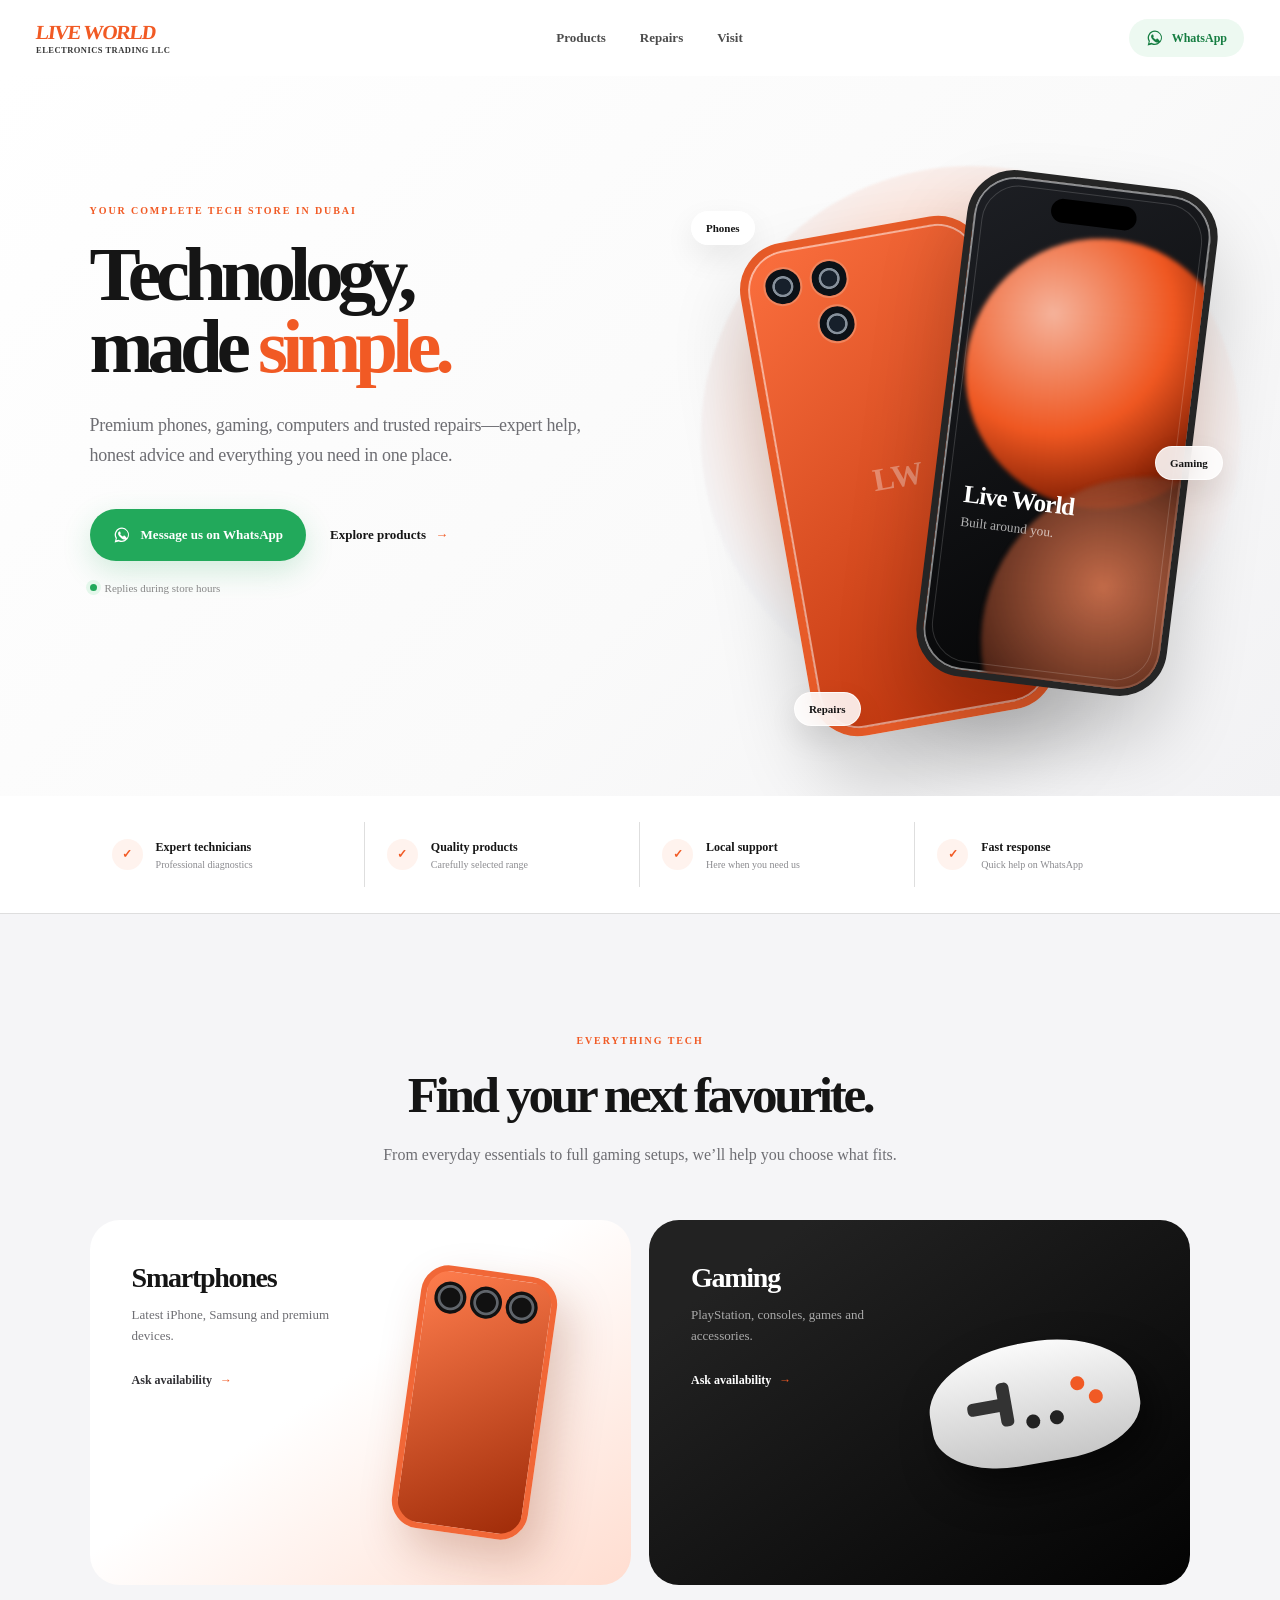
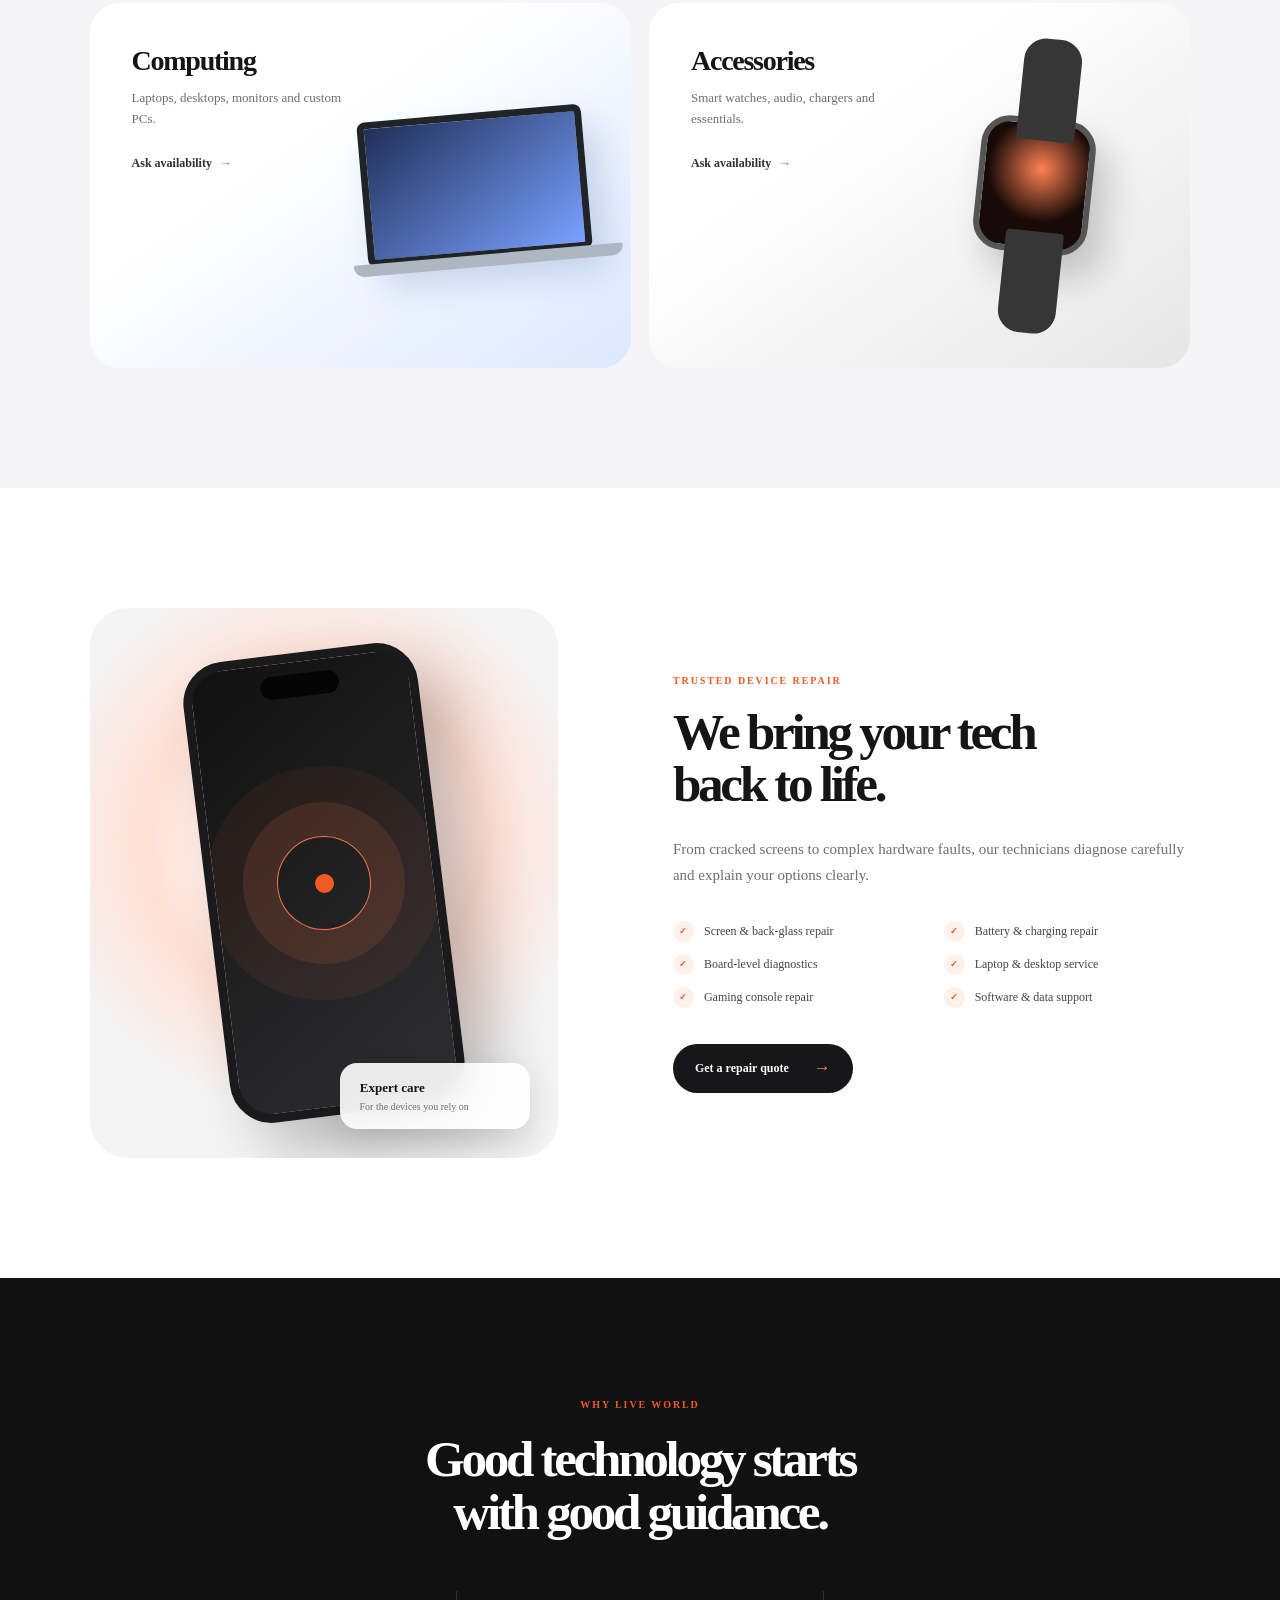
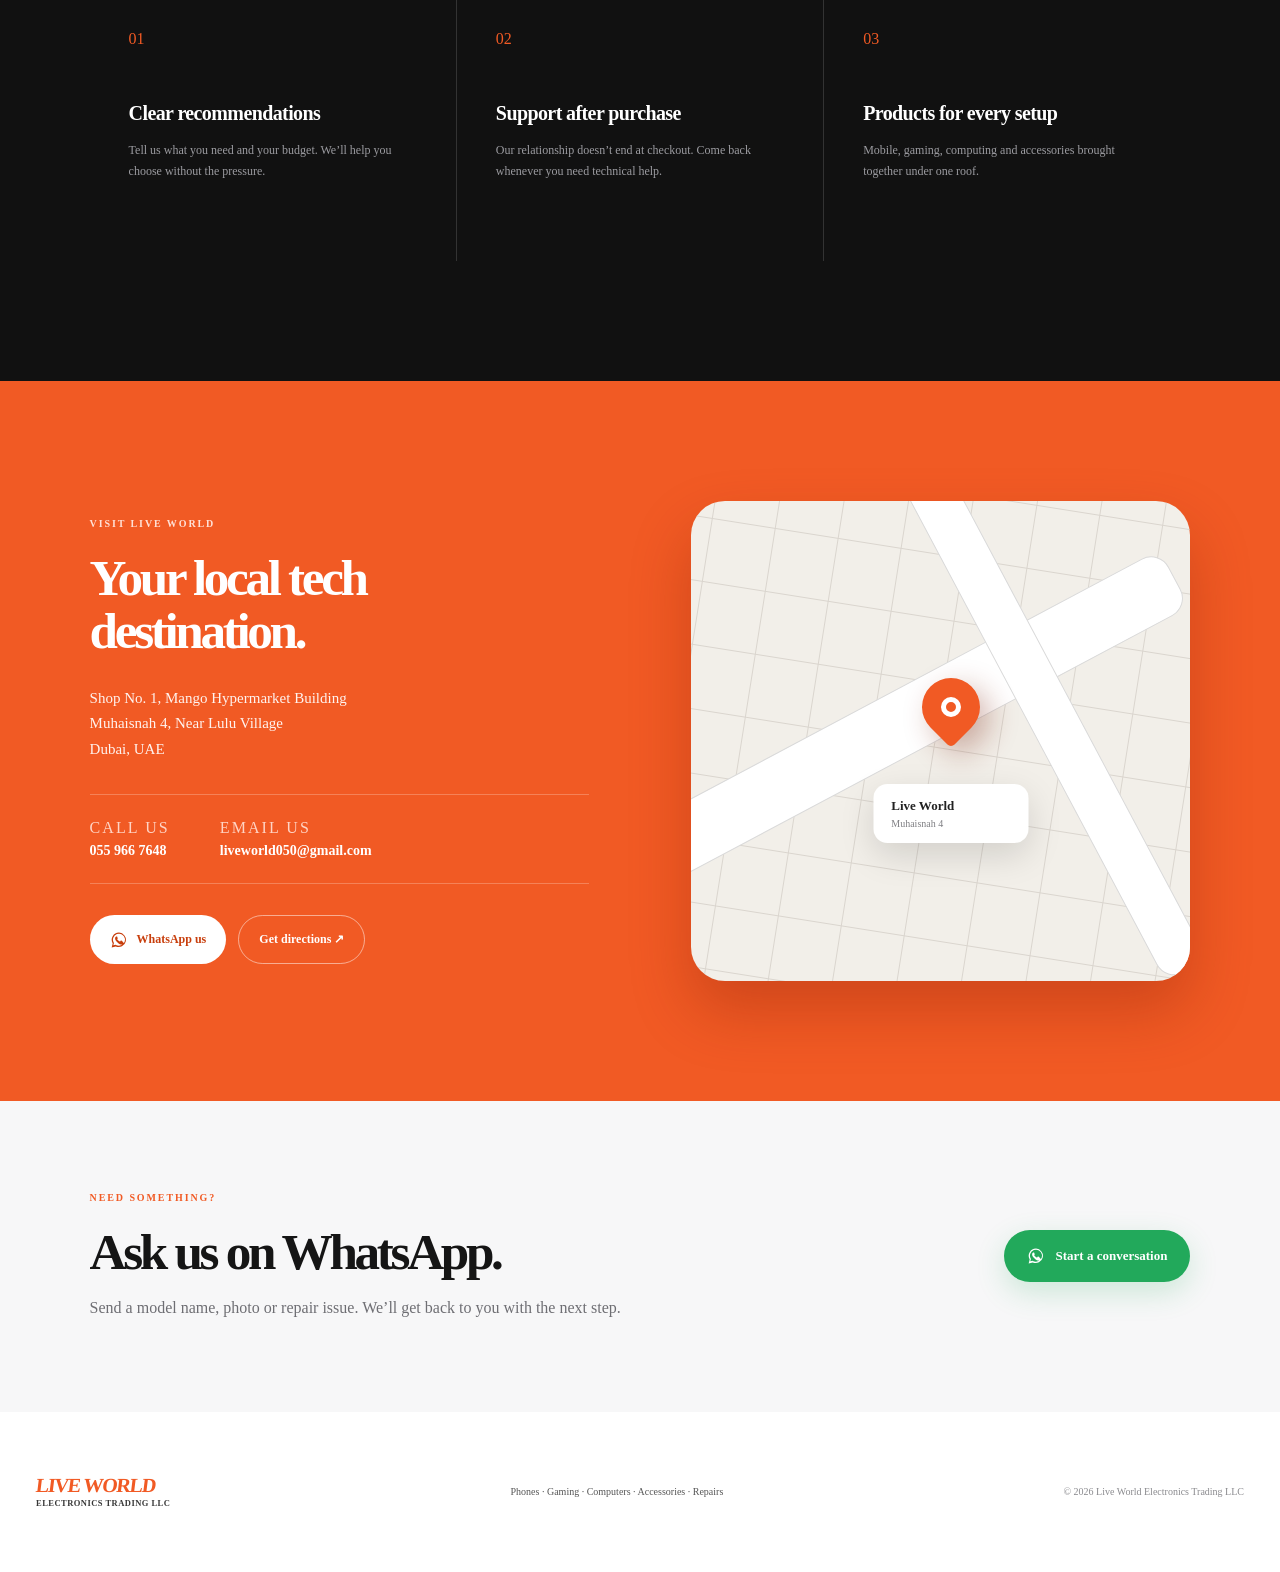
==== commit d596f7bd: "Refresh Live World website assets" ====
--- a/index.html
+++ b/index.html
@@ -5,10 +5,10 @@
 <meta name="viewport" content="width=device-width, initial-scale=1.0" />
 <meta name="description" content="Premium phones, gaming, computers, accessories and expert device repairs in Muhaisnah 4, Dubai." />
 <title>Live World Electronics Trading LLC | Dubai</title>
-<link rel="stylesheet" href="styles.css" />
+<link rel="stylesheet" href="styles.css?v=20260808b" />
 </head>
 <body>
 <main><header class="nav-shell"><a class="logo" href="#top" aria-label="Live World home"><span class="logo-word">LIVE WORLD</span><small>Electronics Trading LLC</small></a><nav aria-label="Main navigation"><a href="#products">Products</a><a href="#repairs">Repairs</a><a href="#visit">Visit</a></nav><a class="nav-whatsapp" href="https://wa.me/971521114275?text=Hello%20Live%20World%2C%20I%27d%20like%20to%20ask%20about%20a%20product%20or%20repair." target="_blank" rel="noreferrer"><svg viewBox="0 0 24 24" aria-hidden="true"><path d="M12 2a9.7 9.7 0 0 0-8.4 14.6L2.2 22l5.5-1.4A9.7 9.7 0 1 0 12 2Zm0 17.6a8 8 0 0 1-4.1-1.1l-.3-.2-3.2.8.9-3.1-.2-.3A8 8 0 1 1 12 19.6Zm4.4-6c-.2-.1-1.4-.7-1.6-.8-.2-.1-.4-.1-.6.1-.2.2-.6.8-.8 1-.1.2-.3.2-.5.1-1.4-.7-2.4-1.3-3.3-2.9-.2-.3.2-.3.7-1 .1-.2.1-.3 0-.5l-.7-1.8c-.2-.5-.4-.4-.6-.4h-.5c-.2 0-.5.1-.7.3-.3.3-1 1-1 2.4s1 2.8 1.2 3c.1.2 2.1 3.2 5.1 4.4.7.3 1.3.5 1.7.6.7.2 1.4.2 1.9.1.6-.1 1.4-.6 1.6-1.1.2-.6.2-1 .2-1.1-.1-.2-.3-.3-.5-.4Z"></path></svg> WhatsApp</a></header><section class="hero" id="top"><div class="hero-copy"><p class="eyebrow">YOUR COMPLETE TECH STORE IN DUBAI</p><h1>Technology,<br>made <span>simple.</span></h1><p class="hero-lead">Premium phones, gaming, computers and trusted repairs—expert help, honest advice and everything you need in one place.</p><div class="hero-actions"><a class="primary-button" href="https://wa.me/971521114275?text=Hello%20Live%20World%2C%20I%27d%20like%20to%20ask%20about%20a%20product%20or%20repair." target="_blank" rel="noreferrer"><svg viewBox="0 0 24 24" aria-hidden="true"><path d="M12 2a9.7 9.7 0 0 0-8.4 14.6L2.2 22l5.5-1.4A9.7 9.7 0 1 0 12 2Zm0 17.6a8 8 0 0 1-4.1-1.1l-.3-.2-3.2.8.9-3.1-.2-.3A8 8 0 1 1 12 19.6Zm4.4-6c-.2-.1-1.4-.7-1.6-.8-.2-.1-.4-.1-.6.1-.2.2-.6.8-.8 1-.1.2-.3.2-.5.1-1.4-.7-2.4-1.3-3.3-2.9-.2-.3.2-.3.7-1 .1-.2.1-.3 0-.5l-.7-1.8c-.2-.5-.4-.4-.6-.4h-.5c-.2 0-.5.1-.7.3-.3.3-1 1-1 2.4s1 2.8 1.2 3c.1.2 2.1 3.2 5.1 4.4.7.3 1.3.5 1.7.6.7.2 1.4.2 1.9.1.6-.1 1.4-.6 1.6-1.1.2-.6.2-1 .2-1.1-.1-.2-.3-.3-.5-.4Z"></path></svg> Message us on WhatsApp</a><a class="text-button" href="#products">Explore products <span>→</span></a></div><p class="availability"><i></i> Replies during store hours</p></div><div class="hero-stage" aria-label="Premium smartphone and technology display"><div class="glow"></div><div class="phone phone-back"><div class="camera-grid"><i></i><i></i><i></i></div><span class="device-mark">LW</span></div><div class="phone phone-front"><span class="island"></span><div class="screen-orb one"></div><div class="screen-orb two"></div><strong>Live World</strong><small>Built around you.</small></div><div class="floating-chip chip-one">Phones</div><div class="floating-chip chip-two">Gaming</div><div class="floating-chip chip-three">Repairs</div></div></section><section class="trust-strip" aria-label="Store benefits"><div><span>✓</span><p><strong>Expert technicians</strong><small>Professional diagnostics</small></p></div><div><span>✓</span><p><strong>Quality products</strong><small>Carefully selected range</small></p></div><div><span>✓</span><p><strong>Local support</strong><small>Here when you need us</small></p></div><div><span>✓</span><p><strong>Fast response</strong><small>Quick help on WhatsApp</small></p></div></section><section class="section products" id="products"><div class="section-intro centered"><p class="eyebrow">EVERYTHING TECH</p><h2>Find your next favourite.</h2><p>From everyday essentials to full gaming setups, we’ll help you choose what fits.</p></div><div class="product-grid"><article class="product-card phone-card"><div class="product-copy"><h3>Smartphones</h3><p>Latest iPhone, Samsung and premium devices.</p><a href="https://wa.me/971521114275?text=Hello%20Live%20World%2C%20I'm%20interested%20in%20Smartphones." target="_blank" rel="noreferrer">Ask availability <span>→</span></a></div><div class="product-art"><div class="mini-phone"><span></span><span></span><span></span></div></div></article><article class="product-card game-card"><div class="product-copy"><h3>Gaming</h3><p>PlayStation, consoles, games and accessories.</p><a href="https://wa.me/971521114275?text=Hello%20Live%20World%2C%20I'm%20interested%20in%20Gaming." target="_blank" rel="noreferrer">Ask availability <span>→</span></a></div><div class="product-art"><div class="mini-controller"><i></i><i></i><b></b><b></b></div></div></article><article class="product-card computer-card"><div class="product-copy"><h3>Computing</h3><p>Laptops, desktops, monitors and custom PCs.</p><a href="https://wa.me/971521114275?text=Hello%20Live%20World%2C%20I'm%20interested%20in%20Computing." target="_blank" rel="noreferrer">Ask availability <span>→</span></a></div><div class="product-art"><div class="mini-laptop"><span></span></div></div></article><article class="product-card accessory-card"><div class="product-copy"><h3>Accessories</h3><p>Smart watches, audio, chargers and essentials.</p><a href="https://wa.me/971521114275?text=Hello%20Live%20World%2C%20I'm%20interested%20in%20Accessories." target="_blank" rel="noreferrer">Ask availability <span>→</span></a></div><div class="product-art"><div class="mini-watch"><span></span></div></div></article></div></section><section class="repair-section" id="repairs"><div class="repair-art"><div class="repair-device"><span class="repair-notch"></span><div class="repair-pulse"><i></i><b></b></div></div><div class="repair-badge"><strong>Expert care</strong><small>For the devices you rely on</small></div></div><div class="repair-copy"><p class="eyebrow">TRUSTED DEVICE REPAIR</p><h2>We bring your tech<br>back to life.</h2><p class="section-lead">From cracked screens to complex hardware faults, our technicians diagnose carefully and explain your options clearly.</p><div class="repair-list"><span><i>✓</i>Screen &amp; back-glass repair</span><span><i>✓</i>Battery &amp; charging repair</span><span><i>✓</i>Board-level diagnostics</span><span><i>✓</i>Laptop &amp; desktop service</span><span><i>✓</i>Gaming console repair</span><span><i>✓</i>Software &amp; data support</span></div><a class="dark-button" href="https://wa.me/971521114275?text=Hello%20Live%20World%2C%20I%20need%20help%20with%20a%20repair." target="_blank" rel="noreferrer">Get a repair quote <span>→</span></a></div></section><section class="section experience"><div class="section-intro centered"><p class="eyebrow">WHY LIVE WORLD</p><h2>Good technology starts<br>with good guidance.</h2></div><div class="experience-grid"><article><span>01</span><h3>Clear recommendations</h3><p>Tell us what you need and your budget. We’ll help you choose without the pressure.</p></article><article><span>02</span><h3>Support after purchase</h3><p>Our relationship doesn’t end at checkout. Come back whenever you need technical help.</p></article><article><span>03</span><h3>Products for every setup</h3><p>Mobile, gaming, computing and accessories brought together under one roof.</p></article></div></section><section class="visit-section" id="visit"><div class="visit-copy"><p class="eyebrow light">VISIT LIVE WORLD</p><h2>Your local tech<br>destination.</h2><address>Shop No. 1, Mango Hypermarket Building<br>Muhaisnah 4, Near Lulu Village<br>Dubai, UAE</address><div class="contact-row"><a href="tel:+971559667648"><small>CALL US</small><strong>055 966 7648</strong></a><a href="mailto:liveworld050@gmail.com"><small>EMAIL US</small><strong>liveworld050@gmail.com</strong></a></div><div class="visit-actions"><a class="white-button" href="https://wa.me/971521114275?text=Hello%20Live%20World%2C%20I%27d%20like%20to%20ask%20about%20a%20product%20or%20repair." target="_blank" rel="noreferrer"><svg viewBox="0 0 24 24" aria-hidden="true"><path d="M12 2a9.7 9.7 0 0 0-8.4 14.6L2.2 22l5.5-1.4A9.7 9.7 0 1 0 12 2Zm0 17.6a8 8 0 0 1-4.1-1.1l-.3-.2-3.2.8.9-3.1-.2-.3A8 8 0 1 1 12 19.6Zm4.4-6c-.2-.1-1.4-.7-1.6-.8-.2-.1-.4-.1-.6.1-.2.2-.6.8-.8 1-.1.2-.3.2-.5.1-1.4-.7-2.4-1.3-3.3-2.9-.2-.3.2-.3.7-1 .1-.2.1-.3 0-.5l-.7-1.8c-.2-.5-.4-.4-.6-.4h-.5c-.2 0-.5.1-.7.3-.3.3-1 1-1 2.4s1 2.8 1.2 3c.1.2 2.1 3.2 5.1 4.4.7.3 1.3.5 1.7.6.7.2 1.4.2 1.9.1.6-.1 1.4-.6 1.6-1.1.2-.6.2-1 .2-1.1-.1-.2-.3-.3-.5-.4Z"></path></svg> WhatsApp us</a><a class="outline-button" href="https://www.google.com/maps/search/?api=1&amp;query=Shop+No.+1+Mango+Hypermarket+Building+Muhaisnah+4+Dubai" target="_blank" rel="noreferrer">Get directions ↗</a></div></div><div class="map-card" aria-label="Store location illustration"><div class="map-grid"></div><div class="road road-one"></div><div class="road road-two"></div><div class="location-pin"><i></i></div><div class="location-label"><strong>Live World</strong><small>Muhaisnah 4</small></div></div></section><section class="cta-banner"><div><p class="eyebrow">NEED SOMETHING?</p><h2>Ask us on WhatsApp.</h2><p>Send a model name, photo or repair issue. We’ll get back to you with the next step.</p></div><a class="primary-button" href="https://wa.me/971521114275?text=Hello%20Live%20World%2C%20I%27d%20like%20to%20ask%20about%20a%20product%20or%20repair." target="_blank" rel="noreferrer"><svg viewBox="0 0 24 24" aria-hidden="true"><path d="M12 2a9.7 9.7 0 0 0-8.4 14.6L2.2 22l5.5-1.4A9.7 9.7 0 1 0 12 2Zm0 17.6a8 8 0 0 1-4.1-1.1l-.3-.2-3.2.8.9-3.1-.2-.3A8 8 0 1 1 12 19.6Zm4.4-6c-.2-.1-1.4-.7-1.6-.8-.2-.1-.4-.1-.6.1-.2.2-.6.8-.8 1-.1.2-.3.2-.5.1-1.4-.7-2.4-1.3-3.3-2.9-.2-.3.2-.3.7-1 .1-.2.1-.3 0-.5l-.7-1.8c-.2-.5-.4-.4-.6-.4h-.5c-.2 0-.5.1-.7.3-.3.3-1 1-1 2.4s1 2.8 1.2 3c.1.2 2.1 3.2 5.1 4.4.7.3 1.3.5 1.7.6.7.2 1.4.2 1.9.1.6-.1 1.4-.6 1.6-1.1.2-.6.2-1 .2-1.1-.1-.2-.3-.3-.5-.4Z"></path></svg> Start a conversation</a></section><footer><a class="logo" href="#top"><span class="logo-word">LIVE WORLD</span><small>Electronics Trading LLC</small></a><p>Phones · Gaming · Computers · Accessories · Repairs</p><p>© 2026 Live World Electronics Trading LLC</p></footer><a class="floating-whatsapp" href="https://wa.me/971521114275?text=Hello%20Live%20World%2C%20I%27d%20like%20to%20ask%20about%20a%20product%20or%20repair." target="_blank" rel="noreferrer" aria-label="Chat with Live World on WhatsApp"><svg viewBox="0 0 24 24" aria-hidden="true"><path d="M12 2a9.7 9.7 0 0 0-8.4 14.6L2.2 22l5.5-1.4A9.7 9.7 0 1 0 12 2Zm0 17.6a8 8 0 0 1-4.1-1.1l-.3-.2-3.2.8.9-3.1-.2-.3A8 8 0 1 1 12 19.6Zm4.4-6c-.2-.1-1.4-.7-1.6-.8-.2-.1-.4-.1-.6.1-.2.2-.6.8-.8 1-.1.2-.3.2-.5.1-1.4-.7-2.4-1.3-3.3-2.9-.2-.3.2-.3.7-1 .1-.2.1-.3 0-.5l-.7-1.8c-.2-.5-.4-.4-.6-.4h-.5c-.2 0-.5.1-.7.3-.3.3-1 1-1 2.4s1 2.8 1.2 3c.1.2 2.1 3.2 5.1 4.4.7.3 1.3.5 1.7.6.7.2 1.4.2 1.9.1.6-.1 1.4-.6 1.6-1.1.2-.6.2-1 .2-1.1-.1-.2-.3-.3-.5-.4Z"></path></svg><span>Chat with us</span></a></main>
-<script src="script.js"></script>
+<script src="script.js?v=20260808b"></script>
 </body>
 </html>
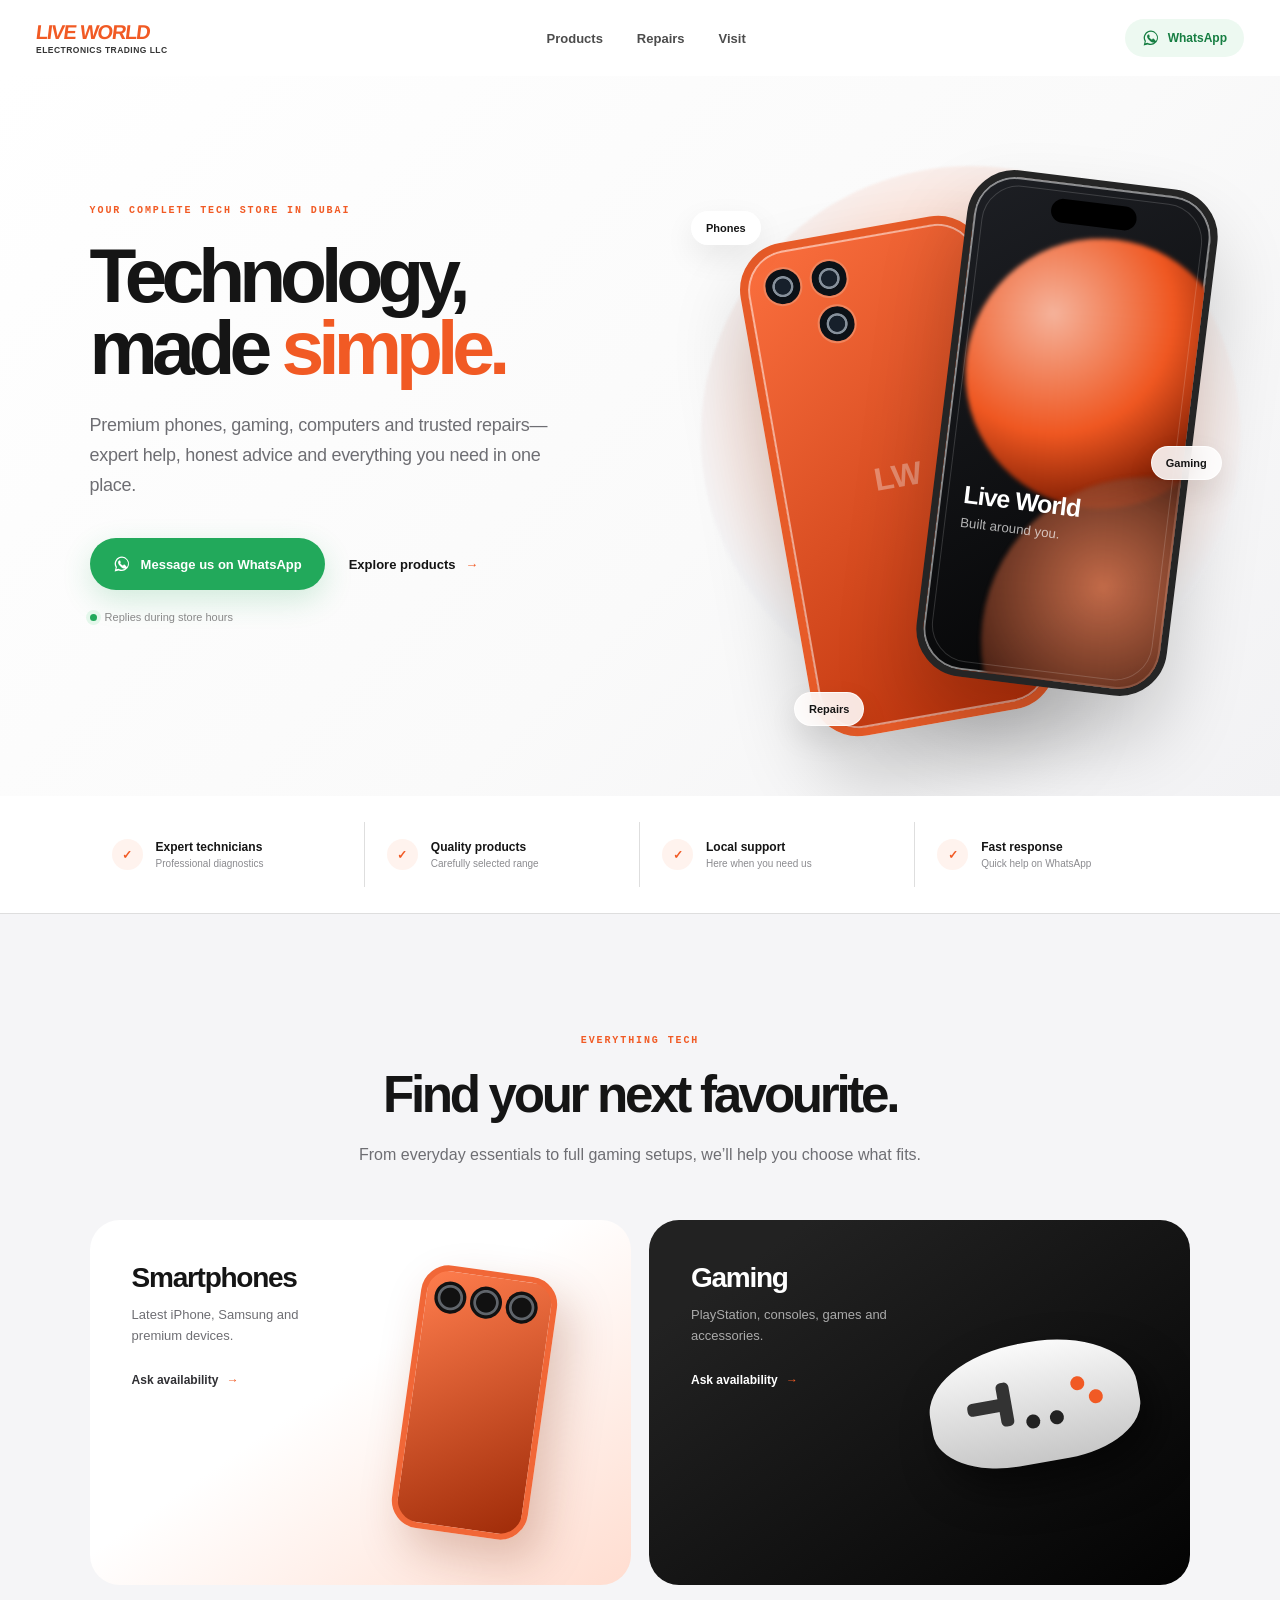
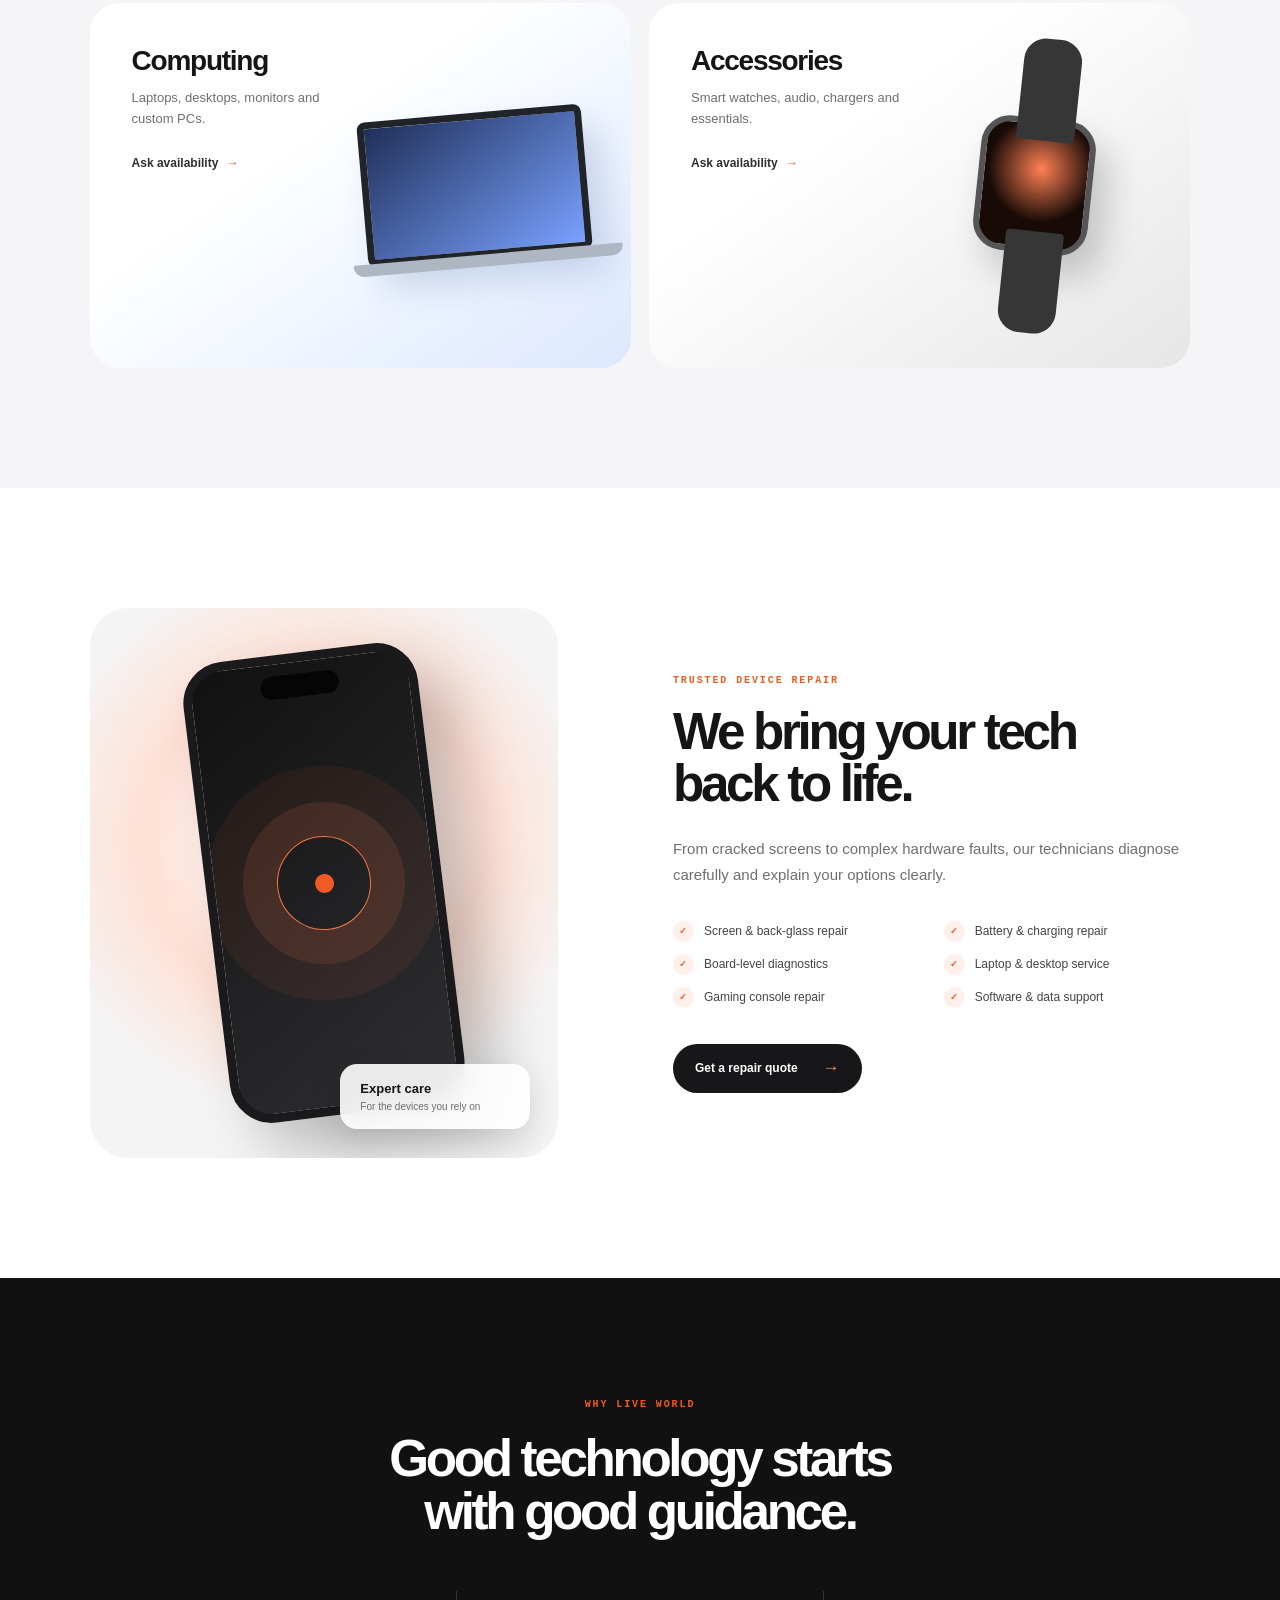
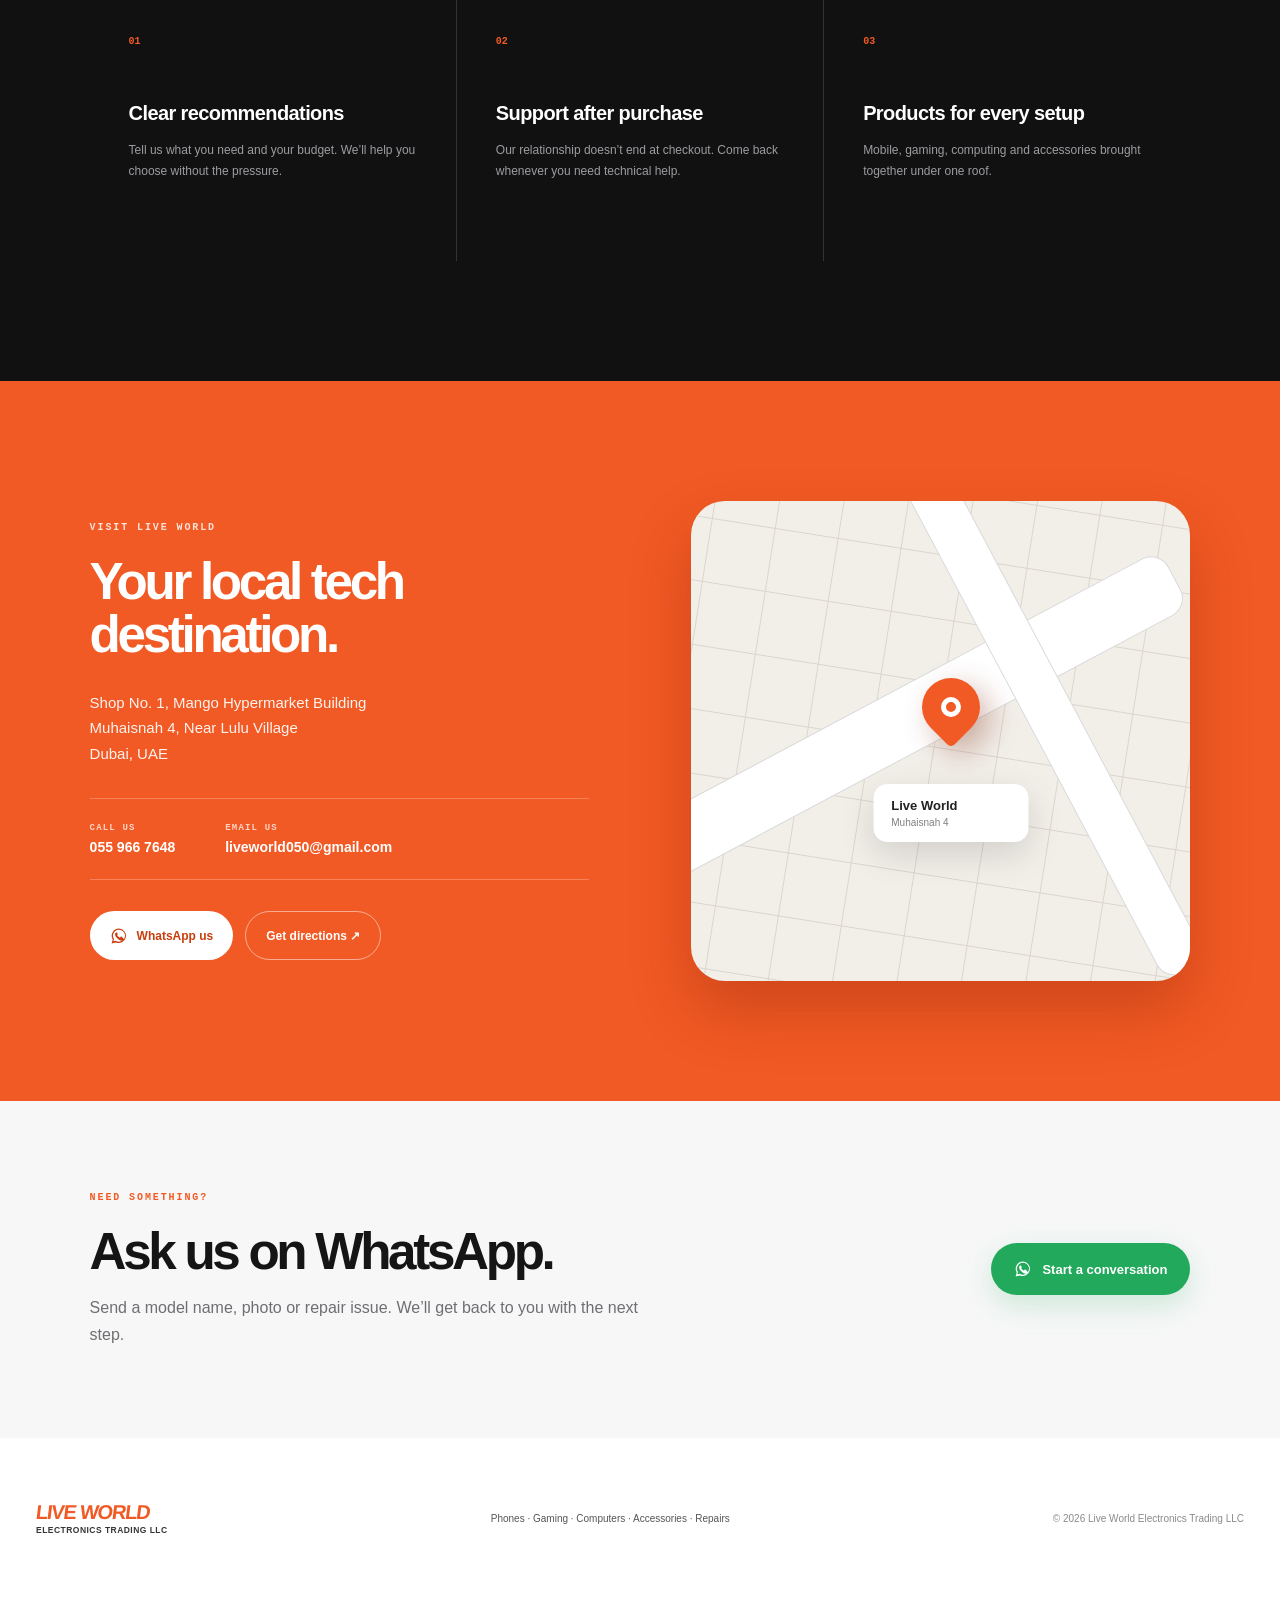
==== commit 9ef59ad8: "Refresh permanent site typography" ====
--- a/index.html
+++ b/index.html
@@ -5,10 +5,10 @@
 <meta name="viewport" content="width=device-width, initial-scale=1.0" />
 <meta name="description" content="Premium phones, gaming, computers, accessories and expert device repairs in Muhaisnah 4, Dubai." />
 <title>Live World Electronics Trading LLC | Dubai</title>
-<link rel="stylesheet" href="styles.css?v=20260808b" />
+<link rel="stylesheet" href="styles.css?v=20260808c" />
 </head>
 <body>
 <main><header class="nav-shell"><a class="logo" href="#top" aria-label="Live World home"><span class="logo-word">LIVE WORLD</span><small>Electronics Trading LLC</small></a><nav aria-label="Main navigation"><a href="#products">Products</a><a href="#repairs">Repairs</a><a href="#visit">Visit</a></nav><a class="nav-whatsapp" href="https://wa.me/971521114275?text=Hello%20Live%20World%2C%20I%27d%20like%20to%20ask%20about%20a%20product%20or%20repair." target="_blank" rel="noreferrer"><svg viewBox="0 0 24 24" aria-hidden="true"><path d="M12 2a9.7 9.7 0 0 0-8.4 14.6L2.2 22l5.5-1.4A9.7 9.7 0 1 0 12 2Zm0 17.6a8 8 0 0 1-4.1-1.1l-.3-.2-3.2.8.9-3.1-.2-.3A8 8 0 1 1 12 19.6Zm4.4-6c-.2-.1-1.4-.7-1.6-.8-.2-.1-.4-.1-.6.1-.2.2-.6.8-.8 1-.1.2-.3.2-.5.1-1.4-.7-2.4-1.3-3.3-2.9-.2-.3.2-.3.7-1 .1-.2.1-.3 0-.5l-.7-1.8c-.2-.5-.4-.4-.6-.4h-.5c-.2 0-.5.1-.7.3-.3.3-1 1-1 2.4s1 2.8 1.2 3c.1.2 2.1 3.2 5.1 4.4.7.3 1.3.5 1.7.6.7.2 1.4.2 1.9.1.6-.1 1.4-.6 1.6-1.1.2-.6.2-1 .2-1.1-.1-.2-.3-.3-.5-.4Z"></path></svg> WhatsApp</a></header><section class="hero" id="top"><div class="hero-copy"><p class="eyebrow">YOUR COMPLETE TECH STORE IN DUBAI</p><h1>Technology,<br>made <span>simple.</span></h1><p class="hero-lead">Premium phones, gaming, computers and trusted repairs—expert help, honest advice and everything you need in one place.</p><div class="hero-actions"><a class="primary-button" href="https://wa.me/971521114275?text=Hello%20Live%20World%2C%20I%27d%20like%20to%20ask%20about%20a%20product%20or%20repair." target="_blank" rel="noreferrer"><svg viewBox="0 0 24 24" aria-hidden="true"><path d="M12 2a9.7 9.7 0 0 0-8.4 14.6L2.2 22l5.5-1.4A9.7 9.7 0 1 0 12 2Zm0 17.6a8 8 0 0 1-4.1-1.1l-.3-.2-3.2.8.9-3.1-.2-.3A8 8 0 1 1 12 19.6Zm4.4-6c-.2-.1-1.4-.7-1.6-.8-.2-.1-.4-.1-.6.1-.2.2-.6.8-.8 1-.1.2-.3.2-.5.1-1.4-.7-2.4-1.3-3.3-2.9-.2-.3.2-.3.7-1 .1-.2.1-.3 0-.5l-.7-1.8c-.2-.5-.4-.4-.6-.4h-.5c-.2 0-.5.1-.7.3-.3.3-1 1-1 2.4s1 2.8 1.2 3c.1.2 2.1 3.2 5.1 4.4.7.3 1.3.5 1.7.6.7.2 1.4.2 1.9.1.6-.1 1.4-.6 1.6-1.1.2-.6.2-1 .2-1.1-.1-.2-.3-.3-.5-.4Z"></path></svg> Message us on WhatsApp</a><a class="text-button" href="#products">Explore products <span>→</span></a></div><p class="availability"><i></i> Replies during store hours</p></div><div class="hero-stage" aria-label="Premium smartphone and technology display"><div class="glow"></div><div class="phone phone-back"><div class="camera-grid"><i></i><i></i><i></i></div><span class="device-mark">LW</span></div><div class="phone phone-front"><span class="island"></span><div class="screen-orb one"></div><div class="screen-orb two"></div><strong>Live World</strong><small>Built around you.</small></div><div class="floating-chip chip-one">Phones</div><div class="floating-chip chip-two">Gaming</div><div class="floating-chip chip-three">Repairs</div></div></section><section class="trust-strip" aria-label="Store benefits"><div><span>✓</span><p><strong>Expert technicians</strong><small>Professional diagnostics</small></p></div><div><span>✓</span><p><strong>Quality products</strong><small>Carefully selected range</small></p></div><div><span>✓</span><p><strong>Local support</strong><small>Here when you need us</small></p></div><div><span>✓</span><p><strong>Fast response</strong><small>Quick help on WhatsApp</small></p></div></section><section class="section products" id="products"><div class="section-intro centered"><p class="eyebrow">EVERYTHING TECH</p><h2>Find your next favourite.</h2><p>From everyday essentials to full gaming setups, we’ll help you choose what fits.</p></div><div class="product-grid"><article class="product-card phone-card"><div class="product-copy"><h3>Smartphones</h3><p>Latest iPhone, Samsung and premium devices.</p><a href="https://wa.me/971521114275?text=Hello%20Live%20World%2C%20I'm%20interested%20in%20Smartphones." target="_blank" rel="noreferrer">Ask availability <span>→</span></a></div><div class="product-art"><div class="mini-phone"><span></span><span></span><span></span></div></div></article><article class="product-card game-card"><div class="product-copy"><h3>Gaming</h3><p>PlayStation, consoles, games and accessories.</p><a href="https://wa.me/971521114275?text=Hello%20Live%20World%2C%20I'm%20interested%20in%20Gaming." target="_blank" rel="noreferrer">Ask availability <span>→</span></a></div><div class="product-art"><div class="mini-controller"><i></i><i></i><b></b><b></b></div></div></article><article class="product-card computer-card"><div class="product-copy"><h3>Computing</h3><p>Laptops, desktops, monitors and custom PCs.</p><a href="https://wa.me/971521114275?text=Hello%20Live%20World%2C%20I'm%20interested%20in%20Computing." target="_blank" rel="noreferrer">Ask availability <span>→</span></a></div><div class="product-art"><div class="mini-laptop"><span></span></div></div></article><article class="product-card accessory-card"><div class="product-copy"><h3>Accessories</h3><p>Smart watches, audio, chargers and essentials.</p><a href="https://wa.me/971521114275?text=Hello%20Live%20World%2C%20I'm%20interested%20in%20Accessories." target="_blank" rel="noreferrer">Ask availability <span>→</span></a></div><div class="product-art"><div class="mini-watch"><span></span></div></div></article></div></section><section class="repair-section" id="repairs"><div class="repair-art"><div class="repair-device"><span class="repair-notch"></span><div class="repair-pulse"><i></i><b></b></div></div><div class="repair-badge"><strong>Expert care</strong><small>For the devices you rely on</small></div></div><div class="repair-copy"><p class="eyebrow">TRUSTED DEVICE REPAIR</p><h2>We bring your tech<br>back to life.</h2><p class="section-lead">From cracked screens to complex hardware faults, our technicians diagnose carefully and explain your options clearly.</p><div class="repair-list"><span><i>✓</i>Screen &amp; back-glass repair</span><span><i>✓</i>Battery &amp; charging repair</span><span><i>✓</i>Board-level diagnostics</span><span><i>✓</i>Laptop &amp; desktop service</span><span><i>✓</i>Gaming console repair</span><span><i>✓</i>Software &amp; data support</span></div><a class="dark-button" href="https://wa.me/971521114275?text=Hello%20Live%20World%2C%20I%20need%20help%20with%20a%20repair." target="_blank" rel="noreferrer">Get a repair quote <span>→</span></a></div></section><section class="section experience"><div class="section-intro centered"><p class="eyebrow">WHY LIVE WORLD</p><h2>Good technology starts<br>with good guidance.</h2></div><div class="experience-grid"><article><span>01</span><h3>Clear recommendations</h3><p>Tell us what you need and your budget. We’ll help you choose without the pressure.</p></article><article><span>02</span><h3>Support after purchase</h3><p>Our relationship doesn’t end at checkout. Come back whenever you need technical help.</p></article><article><span>03</span><h3>Products for every setup</h3><p>Mobile, gaming, computing and accessories brought together under one roof.</p></article></div></section><section class="visit-section" id="visit"><div class="visit-copy"><p class="eyebrow light">VISIT LIVE WORLD</p><h2>Your local tech<br>destination.</h2><address>Shop No. 1, Mango Hypermarket Building<br>Muhaisnah 4, Near Lulu Village<br>Dubai, UAE</address><div class="contact-row"><a href="tel:+971559667648"><small>CALL US</small><strong>055 966 7648</strong></a><a href="mailto:liveworld050@gmail.com"><small>EMAIL US</small><strong>liveworld050@gmail.com</strong></a></div><div class="visit-actions"><a class="white-button" href="https://wa.me/971521114275?text=Hello%20Live%20World%2C%20I%27d%20like%20to%20ask%20about%20a%20product%20or%20repair." target="_blank" rel="noreferrer"><svg viewBox="0 0 24 24" aria-hidden="true"><path d="M12 2a9.7 9.7 0 0 0-8.4 14.6L2.2 22l5.5-1.4A9.7 9.7 0 1 0 12 2Zm0 17.6a8 8 0 0 1-4.1-1.1l-.3-.2-3.2.8.9-3.1-.2-.3A8 8 0 1 1 12 19.6Zm4.4-6c-.2-.1-1.4-.7-1.6-.8-.2-.1-.4-.1-.6.1-.2.2-.6.8-.8 1-.1.2-.3.2-.5.1-1.4-.7-2.4-1.3-3.3-2.9-.2-.3.2-.3.7-1 .1-.2.1-.3 0-.5l-.7-1.8c-.2-.5-.4-.4-.6-.4h-.5c-.2 0-.5.1-.7.3-.3.3-1 1-1 2.4s1 2.8 1.2 3c.1.2 2.1 3.2 5.1 4.4.7.3 1.3.5 1.7.6.7.2 1.4.2 1.9.1.6-.1 1.4-.6 1.6-1.1.2-.6.2-1 .2-1.1-.1-.2-.3-.3-.5-.4Z"></path></svg> WhatsApp us</a><a class="outline-button" href="https://www.google.com/maps/search/?api=1&amp;query=Shop+No.+1+Mango+Hypermarket+Building+Muhaisnah+4+Dubai" target="_blank" rel="noreferrer">Get directions ↗</a></div></div><div class="map-card" aria-label="Store location illustration"><div class="map-grid"></div><div class="road road-one"></div><div class="road road-two"></div><div class="location-pin"><i></i></div><div class="location-label"><strong>Live World</strong><small>Muhaisnah 4</small></div></div></section><section class="cta-banner"><div><p class="eyebrow">NEED SOMETHING?</p><h2>Ask us on WhatsApp.</h2><p>Send a model name, photo or repair issue. We’ll get back to you with the next step.</p></div><a class="primary-button" href="https://wa.me/971521114275?text=Hello%20Live%20World%2C%20I%27d%20like%20to%20ask%20about%20a%20product%20or%20repair." target="_blank" rel="noreferrer"><svg viewBox="0 0 24 24" aria-hidden="true"><path d="M12 2a9.7 9.7 0 0 0-8.4 14.6L2.2 22l5.5-1.4A9.7 9.7 0 1 0 12 2Zm0 17.6a8 8 0 0 1-4.1-1.1l-.3-.2-3.2.8.9-3.1-.2-.3A8 8 0 1 1 12 19.6Zm4.4-6c-.2-.1-1.4-.7-1.6-.8-.2-.1-.4-.1-.6.1-.2.2-.6.8-.8 1-.1.2-.3.2-.5.1-1.4-.7-2.4-1.3-3.3-2.9-.2-.3.2-.3.7-1 .1-.2.1-.3 0-.5l-.7-1.8c-.2-.5-.4-.4-.6-.4h-.5c-.2 0-.5.1-.7.3-.3.3-1 1-1 2.4s1 2.8 1.2 3c.1.2 2.1 3.2 5.1 4.4.7.3 1.3.5 1.7.6.7.2 1.4.2 1.9.1.6-.1 1.4-.6 1.6-1.1.2-.6.2-1 .2-1.1-.1-.2-.3-.3-.5-.4Z"></path></svg> Start a conversation</a></section><footer><a class="logo" href="#top"><span class="logo-word">LIVE WORLD</span><small>Electronics Trading LLC</small></a><p>Phones · Gaming · Computers · Accessories · Repairs</p><p>© 2026 Live World Electronics Trading LLC</p></footer><a class="floating-whatsapp" href="https://wa.me/971521114275?text=Hello%20Live%20World%2C%20I%27d%20like%20to%20ask%20about%20a%20product%20or%20repair." target="_blank" rel="noreferrer" aria-label="Chat with Live World on WhatsApp"><svg viewBox="0 0 24 24" aria-hidden="true"><path d="M12 2a9.7 9.7 0 0 0-8.4 14.6L2.2 22l5.5-1.4A9.7 9.7 0 1 0 12 2Zm0 17.6a8 8 0 0 1-4.1-1.1l-.3-.2-3.2.8.9-3.1-.2-.3A8 8 0 1 1 12 19.6Zm4.4-6c-.2-.1-1.4-.7-1.6-.8-.2-.1-.4-.1-.6.1-.2.2-.6.8-.8 1-.1.2-.3.2-.5.1-1.4-.7-2.4-1.3-3.3-2.9-.2-.3.2-.3.7-1 .1-.2.1-.3 0-.5l-.7-1.8c-.2-.5-.4-.4-.6-.4h-.5c-.2 0-.5.1-.7.3-.3.3-1 1-1 2.4s1 2.8 1.2 3c.1.2 2.1 3.2 5.1 4.4.7.3 1.3.5 1.7.6.7.2 1.4.2 1.9.1.6-.1 1.4-.6 1.6-1.1.2-.6.2-1 .2-1.1-.1-.2-.3-.3-.5-.4Z"></path></svg><span>Chat with us</span></a></main>
-<script src="script.js?v=20260808b"></script>
+<script src="script.js?v=20260808c"></script>
 </body>
 </html>
--- a/styles.css
+++ b/styles.css
@@ -0,0 +1,133 @@
+
+
+:root {
+  --ink: #151515;
+  --muted: #6e6e73;
+  --line: #dedede;
+  --surface: #f5f5f7;
+  --orange: #f15a24;
+  --orange-dark: #c83e0c;
+  --green: #22a95b;
+}
+
+* { box-sizing: border-box; }
+html { scroll-behavior: smooth; }
+body { margin: 0; color: var(--ink); background: #fff; font-family: -apple-system, BlinkMacSystemFont, "Segoe UI", Arial, sans-serif; }
+a { color: inherit; text-decoration: none; }
+button, a { -webkit-tap-highlight-color: transparent; }
+
+.nav-shell { height: 76px; max-width: 1280px; margin: auto; padding: 0 36px; display: flex; align-items: center; justify-content: space-between; gap: 28px; background: rgba(255,255,255,.88); backdrop-filter: blur(18px); position: relative; z-index: 10; }
+.logo { display: inline-flex; flex-direction: column; line-height: 1; min-width: max-content; }
+.logo-word { color: var(--orange); font-size: 20px; font-weight: 850; letter-spacing: -.06em; transform: skew(-7deg); }
+.logo small { margin-top: 4px; font-size: 8.5px; letter-spacing: .055em; text-transform: uppercase; color: #363636; font-weight: 650; }
+.nav-shell nav { display: flex; gap: 34px; color: #4c4c4c; font-size: 13px; font-weight: 550; }
+.nav-shell nav a { transition: color .2s; }
+.nav-shell nav a:hover { color: var(--orange); }
+.nav-whatsapp { display: inline-flex; align-items: center; gap: 8px; padding: 10px 17px; border-radius: 999px; background: #edf9f1; color: #167e42; font-size: 12px; font-weight: 700; }
+.nav-whatsapp svg, .primary-button svg, .white-button svg, .floating-whatsapp svg { width: 18px; height: 18px; fill: currentColor; }
+
+.hero { min-height: 720px; overflow: hidden; display: grid; grid-template-columns: 1fr 1fr; background: linear-gradient(135deg, #fff 0%, #fafafa 58%, #f2f2f4 100%); }
+.hero-copy { padding: 128px 54px 100px max(7vw, 36px); position: relative; z-index: 2; }
+.eyebrow { margin: 0 0 21px; color: var(--orange); font-family: ui-monospace, SFMono-Regular, Consolas, monospace; font-size: 10px; line-height: 1.4; font-weight: 650; letter-spacing: .19em; }
+.hero h1 { margin: 0 0 28px; font-size: clamp(54px, 6vw, 91px); letter-spacing: -.078em; line-height: .94; font-weight: 690; }
+.hero h1 span { color: var(--orange); }
+.hero-lead { max-width: 550px; margin: 0; color: var(--muted); font-size: 18px; line-height: 1.65; letter-spacing: -.015em; }
+.hero-actions { margin-top: 38px; display: flex; align-items: center; gap: 24px; flex-wrap: wrap; }
+.primary-button { min-height: 52px; display: inline-flex; align-items: center; justify-content: center; gap: 10px; padding: 0 23px; border-radius: 999px; background: var(--green); color: #fff; font-size: 13px; font-weight: 700; box-shadow: 0 10px 30px rgba(34,169,91,.2); transition: transform .2s, box-shadow .2s; }
+.primary-button:hover { transform: translateY(-2px); box-shadow: 0 14px 34px rgba(34,169,91,.28); }
+.text-button { font-size: 13px; font-weight: 650; }
+.text-button span { margin-left: 6px; color: var(--orange); }
+.availability { margin: 21px 0 0; display: flex; align-items: center; gap: 8px; color: #888; font-size: 11px; }
+.availability i { width: 7px; height: 7px; border-radius: 50%; background: var(--green); box-shadow: 0 0 0 4px #e4f7eb; }
+
+.hero-stage { position: relative; min-height: 620px; perspective: 1000px; }
+.glow { position: absolute; width: 540px; height: 540px; border-radius: 50%; top: 90px; left: 50%; transform: translateX(-48%); background: radial-gradient(circle at 50% 45%, #fff 0 18%, #ffe1d5 44%, #f5f5f7 71%); filter: blur(1px); }
+.phone { position: absolute; border-radius: 48px; box-shadow: 0 45px 80px rgba(0,0,0,.2), inset 0 0 0 2px rgba(255,255,255,.5); }
+.phone-back { width: 248px; height: 500px; left: 21%; top: 150px; transform: rotate(-10deg); background: linear-gradient(145deg, #fb6f3e, #b92f08); border: 8px solid #e75b28; }
+.phone-front { width: 252px; height: 510px; left: 47%; top: 102px; transform: rotate(7deg); padding: 52px 24px; overflow: hidden; color: #fff; background: linear-gradient(145deg, #1d1f24, #030303); border: 7px solid #252525; }
+.phone-front::after { content: ""; position: absolute; inset: 8px; border-radius: 38px; border: 1px solid rgba(255,255,255,.16); }
+.camera-grid { padding: 16px; width: 118px; display: grid; grid-template-columns: 1fr 1fr; gap: 7px; }
+.camera-grid i { width: 39px; height: 39px; border-radius: 50%; display: block; background: radial-gradient(circle, #17202b 0 31%, #86909b 34% 41%, #0c1117 44% 100%); border: 2px solid #f0845c; }
+.camera-grid i:last-child { grid-column: 2; }
+.device-mark { position: absolute; inset: 0; display: grid; place-items: center; color: rgba(255,255,255,.34); font-size: 32px; font-weight: 750; }
+.island { position: absolute; width: 86px; height: 24px; background: #000; border-radius: 20px; top: 16px; left: 50%; transform: translateX(-50%); z-index: 3; }
+.screen-orb { position: absolute; border-radius: 50%; filter: blur(2px); }
+.screen-orb.one { width: 270px; height: 270px; top: 50px; left: 10px; background: radial-gradient(circle at 30% 30%, #f5b29a, #ef5721 45%, #741800 76%); }
+.screen-orb.two { width: 330px; height: 330px; bottom: -115px; right: -150px; background: radial-gradient(circle at 35% 35%, #f7865b, #341006 62%); opacity: .78; }
+.phone-front strong, .phone-front small { position: relative; z-index: 2; display: block; }
+.phone-front strong { margin-top: 255px; font-size: 25px; letter-spacing: -.04em; }
+.phone-front small { margin-top: 6px; color: rgba(255,255,255,.68); }
+.floating-chip { position: absolute; z-index: 3; padding: 10px 14px; background: rgba(255,255,255,.87); backdrop-filter: blur(14px); border: 1px solid rgba(255,255,255,.8); box-shadow: 0 12px 30px rgba(0,0,0,.08); border-radius: 999px; font-size: 11px; font-weight: 700; }
+.chip-one { top: 135px; left: 8%; }.chip-two { top: 370px; right: 9%; }.chip-three { bottom: 70px; left: 24%; }
+
+.trust-strip { max-width: 1280px; margin: auto; min-height: 118px; padding: 26px 7vw; display: grid; grid-template-columns: repeat(4, 1fr); border-bottom: 1px solid var(--line); }
+.trust-strip > div { display: flex; align-items: center; gap: 13px; padding: 0 22px; border-right: 1px solid var(--line); }
+.trust-strip > div:last-child { border: 0; }
+.trust-strip > div > span { width: 31px; height: 31px; flex: 0 0 auto; display: grid; place-items: center; border-radius: 50%; background: #fff3ee; color: var(--orange); font-size: 12px; font-weight: 800; }
+.trust-strip p { margin: 0; display: flex; flex-direction: column; }
+.trust-strip strong { font-size: 12px; }.trust-strip small { margin-top: 4px; color: #8b8b8f; font-size: 10px; }
+
+.section { padding: 120px max(7vw, 36px); }
+.section-intro { max-width: 710px; margin-bottom: 52px; }
+.section-intro.centered { margin-left: auto; margin-right: auto; text-align: center; }
+.section-intro h2, .repair-copy h2, .visit-copy h2, .cta-banner h2 { margin: 0; font-size: clamp(39px, 4vw, 62px); font-weight: 650; letter-spacing: -.065em; line-height: 1.03; }
+.section-intro > p:last-child { max-width: 580px; margin: 20px auto 0; color: var(--muted); line-height: 1.65; }
+.products { background: var(--surface); }
+.product-grid { max-width: 1180px; margin: auto; display: grid; grid-template-columns: 1fr 1fr; gap: 18px; }
+.product-card { min-height: 365px; padding: 42px; border-radius: 30px; display: grid; grid-template-columns: 1fr 1fr; overflow: hidden; position: relative; background: #fff; }
+.product-copy { z-index: 2; }
+.product-copy h3 { margin: 0 0 11px; font-size: 28px; letter-spacing: -.045em; }
+.product-copy p { max-width: 220px; margin: 0; color: var(--muted); font-size: 13px; line-height: 1.6; }
+.product-copy a { display: inline-block; margin-top: 26px; color: #303034; font-size: 12px; font-weight: 700; }
+.product-copy a span { color: var(--orange); margin-left: 5px; }
+.product-art { position: relative; height: 100%; display: grid; place-items: center; }
+.phone-card { background: linear-gradient(145deg, #fff 45%, #ffddd0); }
+.game-card { color: #fff; background: linear-gradient(145deg, #222 15%, #030303); }.game-card .product-copy p { color: #aaa; }.game-card .product-copy a { color: #fff; }
+.computer-card { background: linear-gradient(145deg, #fff 38%, #dce8ff); }
+.accessory-card { background: linear-gradient(145deg, #fff 35%, #e6e6e6); }
+.mini-phone { width: 137px; height: 265px; border-radius: 28px; transform: rotate(8deg); background: linear-gradient(150deg, #ff7d4d, #9f2b08); border: 6px solid #f16737; box-shadow: 15px 20px 45px rgba(132,48,17,.25); }
+.mini-phone span { width: 32px; height: 32px; border-radius: 50%; display: inline-block; margin: 10px -4px 0 8px; background: radial-gradient(circle, #111 0 42%, #60656b 46% 54%, #111 58%); }
+.mini-controller { width: 210px; height: 121px; border-radius: 48% 48% 38% 38%; transform: rotate(-10deg); position: relative; background: linear-gradient(#fafafa, #c7c7c7); box-shadow: 12px 22px 40px #0008; }
+.mini-controller::after, .mini-controller::before { content: ""; position: absolute; background: #333; width: 44px; height: 13px; top: 51px; border-radius: 5px; }.mini-controller::before { left: 38px; }.mini-controller::after { left: 54px; transform: rotate(90deg); }
+.mini-controller i, .mini-controller b { position: absolute; width: 14px; height: 14px; border-radius: 50%; background: var(--orange); right: 52px; top: 42px; }.mini-controller i + i { right: 36px; top: 58px; }.mini-controller b { background: #222; right: 78px; top: 72px; }.mini-controller b + b { right: 102px; }
+.mini-laptop { width: 225px; height: 145px; border: 7px solid #202328; border-radius: 8px; background: linear-gradient(145deg, #202f59, #79a1ff); box-shadow: 15px 22px 35px #7894bd55; transform: rotate(-5deg); }.mini-laptop span { position: absolute; width: 270px; height: 12px; left: -22px; bottom: -16px; border-radius: 2px 2px 12px 12px; background: #aeb6c1; }
+.mini-watch { width: 115px; height: 135px; border: 6px solid #555; border-radius: 29px; background: radial-gradient(circle at 55% 36%, #ff8154, #180b07 55%); box-shadow: 15px 20px 36px #0003; transform: rotate(6deg); }.mini-watch::before, .mini-watch::after { content: ""; position: absolute; left: 28px; width: 58px; height: 102px; background: #363636; z-index: -1; }.mini-watch::before { top: -86px; border-radius: 22px 22px 4px 4px; }.mini-watch::after { bottom: -86px; border-radius: 4px 4px 22px 22px; }
+
+.repair-section { padding: 120px max(7vw, 36px); display: grid; grid-template-columns: .95fr 1.05fr; gap: clamp(60px, 9vw, 150px); align-items: center; }
+.repair-art { min-height: 550px; position: relative; border-radius: 38px; display: grid; place-items: center; overflow: hidden; background: radial-gradient(circle at 48% 42%, #fff 0 12%, #ffe0d4 42%, #f4f4f5 70%); }
+.repair-device { width: 236px; height: 464px; border: 9px solid #1a1a1c; border-radius: 42px; background: linear-gradient(145deg, #111, #2e2e31); box-shadow: 28px 32px 60px rgba(0,0,0,.24); transform: rotate(-7deg); position: relative; overflow: hidden; }
+.repair-notch { position: absolute; width: 79px; height: 23px; background: #050505; border-radius: 20px; top: 12px; left: 50%; transform: translateX(-50%); }
+.repair-pulse { position: absolute; inset: 0; display: grid; place-items: center; }.repair-pulse i { width: 94px; height: 94px; border: 1px solid #f47749; border-radius: 50%; box-shadow: 0 0 0 34px #f4774920, 0 0 0 70px #f4774910; }.repair-pulse b { width: 19px; height: 19px; position: absolute; border-radius: 50%; background: var(--orange); }
+.repair-badge { position: absolute; right: 28px; bottom: 29px; min-width: 190px; padding: 17px 20px; display: flex; flex-direction: column; border-radius: 17px; background: rgba(255,255,255,.9); box-shadow: 0 15px 35px #0002; backdrop-filter: blur(12px); }.repair-badge strong { font-size: 13px; }.repair-badge small { margin-top: 5px; color: var(--muted); font-size: 10px; }
+.repair-copy .eyebrow { margin-bottom: 18px; }.section-lead { max-width: 550px; margin: 25px 0 0; color: var(--muted); font-size: 15px; line-height: 1.75; }
+.repair-list { max-width: 570px; margin: 32px 0 36px; display: grid; grid-template-columns: 1fr 1fr; gap: 12px 24px; }.repair-list span { display: flex; align-items: center; gap: 10px; color: #454549; font-size: 12px; }.repair-list i { width: 21px; height: 21px; display: grid; place-items: center; border-radius: 50%; background: #fff0eb; color: var(--orange); font-style: normal; font-size: 9px; font-weight: 800; }
+.dark-button { min-height: 49px; display: inline-flex; align-items: center; gap: 25px; padding: 0 22px; border-radius: 999px; background: #171719; color: #fff; font-size: 12px; font-weight: 700; }.dark-button span { color: #ff8960; font-size: 17px; }
+
+.experience { background: #111; color: #fff; }.experience .section-intro { max-width: 800px; }.experience-grid { max-width: 1150px; margin: 0 auto; display: grid; grid-template-columns: repeat(3, 1fr); gap: 1px; background: #333; }.experience-grid article { min-height: 270px; padding: 39px; background: #111; }.experience-grid span { font: 600 10px ui-monospace, SFMono-Regular, Consolas, monospace; color: var(--orange); }.experience-grid h3 { margin: 54px 0 15px; font-size: 20px; letter-spacing: -.03em; }.experience-grid p { margin: 0; color: #9c9ca1; font-size: 12px; line-height: 1.75; }
+
+.visit-section { padding: 120px max(7vw, 36px); display: grid; grid-template-columns: 1fr 1fr; gap: clamp(55px, 8vw, 130px); align-items: center; background: var(--orange); color: #fff; }.eyebrow.light { color: #ffe1d7; }.visit-copy address { margin: 28px 0 32px; color: #fff3ef; font-style: normal; font-size: 15px; line-height: 1.7; }.contact-row { padding: 24px 0; border-top: 1px solid #ffffff3d; border-bottom: 1px solid #ffffff3d; display: flex; gap: 50px; flex-wrap: wrap; }.contact-row a { display: flex; flex-direction: column; }.contact-row small { color: #ffd4c5; font: 600 9px ui-monospace, SFMono-Regular, Consolas, monospace; letter-spacing: .13em; }.contact-row strong { margin-top: 6px; font-size: 14px; }.visit-actions { margin-top: 31px; display: flex; gap: 12px; flex-wrap: wrap; }.white-button, .outline-button { min-height: 49px; display: inline-flex; align-items: center; justify-content: center; gap: 9px; padding: 0 20px; border-radius: 999px; font-size: 12px; font-weight: 700; }.white-button { color: var(--orange-dark); background: #fff; }.outline-button { border: 1px solid #ffffff80; }
+.map-card { height: 480px; border-radius: 34px; overflow: hidden; position: relative; background: #f2efe9; box-shadow: 0 30px 60px #8d210a55; }.map-grid { position: absolute; inset: 0; background-image: linear-gradient(#dad5ce 1px, transparent 1px), linear-gradient(90deg, #dad5ce 1px, transparent 1px); background-size: 49px 49px; transform: rotate(9deg) scale(1.3); }.road { position: absolute; background: #fff; border: 1px solid #dadada; border-radius: 20px; }.road-one { width: 620px; height: 65px; left: -100px; top: 190px; transform: rotate(-28deg); }.road-two { width: 580px; height: 48px; left: 70px; top: 190px; transform: rotate(62deg); }.location-pin { width: 58px; height: 58px; display: grid; place-items: center; position: absolute; left: 52%; top: 43%; transform: translate(-50%,-50%) rotate(-45deg); border-radius: 50% 50% 50% 5px; background: var(--orange); box-shadow: 0 14px 30px #7a220b55; }.location-pin i { width: 20px; height: 20px; border: 5px solid #fff; border-radius: 50%; }.location-label { min-width: 155px; padding: 14px 18px; position: absolute; left: 52%; top: 59%; transform: translateX(-50%); border-radius: 14px; display: flex; flex-direction: column; color: #222; background: #fff; box-shadow: 0 12px 35px #0002; }.location-label strong { font-size: 13px; }.location-label small { margin-top: 4px; color: #7f7f83; font-size: 10px; }
+
+.cta-banner { padding: 90px max(7vw, 36px); display: flex; align-items: center; justify-content: space-between; gap: 50px; background: #f7f7f8; }.cta-banner h2 { font-size: clamp(38px, 4vw, 58px); }.cta-banner p:last-child { max-width: 580px; margin: 17px 0 0; color: var(--muted); line-height: 1.65; }.cta-banner .primary-button { flex: 0 0 auto; }
+footer { max-width: 1280px; min-height: 160px; margin: auto; padding: 38px 36px; display: flex; align-items: center; justify-content: space-between; gap: 35px; color: #8a8a8e; font-size: 10px; }footer p { margin: 0; }footer > p:nth-child(2) { color: #555; }
+.floating-whatsapp { display: none; }
+
+@media (max-width: 920px) {
+  .hero { grid-template-columns: 1fr; }.hero-copy { padding-top: 94px; padding-bottom: 40px; text-align: center; }.hero-lead { margin: auto; }.hero-actions { justify-content: center; }.availability { justify-content: center; }.hero-stage { min-height: 570px; }.glow { top: 40px; }.phone-back { left: calc(50% - 205px); top: 100px; }.phone-front { left: calc(50% - 45px); top: 58px; }
+  .trust-strip { grid-template-columns: 1fr 1fr; }.trust-strip > div { min-height: 70px; }.trust-strip > div:nth-child(2) { border-right: 0; }
+  .repair-section, .visit-section { grid-template-columns: 1fr; }.repair-art { max-width: 650px; width: 100%; margin: auto; }.repair-copy { max-width: 700px; }.map-card { height: 400px; }
+  .experience-grid { grid-template-columns: 1fr; background: #333; }.experience-grid article { min-height: 210px; }.experience-grid h3 { margin-top: 30px; }
+}
+
+@media (max-width: 680px) {
+  .nav-shell { height: 68px; padding: 0 19px; }.nav-shell nav { display: none; }.nav-whatsapp { padding: 9px 13px; }.logo-word { font-size: 17px; }
+  .hero { min-height: auto; }.hero-copy { padding: 78px 20px 25px; }.hero h1 { font-size: 55px; }.hero-lead { max-width: 370px; font-size: 15px; }.hero-actions { flex-direction: column; gap: 17px; }.hero-stage { min-height: 455px; transform: scale(.82); transform-origin: top center; margin-bottom: -75px; }.glow { width: 460px; height: 460px; }.phone-back { width: 212px; height: 426px; left: calc(50% - 180px); }.phone-front { width: 216px; height: 436px; left: calc(50% - 22px); }.phone-front strong { margin-top: 220px; }.chip-one { left: 0; }.chip-two { right: -2%; }
+  .trust-strip { padding: 18px 20px; }.trust-strip > div { padding: 6px; }.trust-strip small { display: none; }
+  .section, .repair-section, .visit-section { padding: 84px 20px; }.section-intro { margin-bottom: 35px; }.section-intro h2, .repair-copy h2, .visit-copy h2 { font-size: 40px; }
+  .product-grid { grid-template-columns: 1fr; }.product-card { min-height: 315px; padding: 29px; }.product-copy h3 { font-size: 25px; }.mini-controller { transform: scale(.78) rotate(-10deg); }.mini-laptop { transform: scale(.78) rotate(-5deg); }.mini-phone { transform: scale(.82) rotate(8deg); }.mini-watch { transform: scale(.8) rotate(6deg); }
+  .repair-art { min-height: 430px; }.repair-device { transform: scale(.78) rotate(-7deg); }.repair-badge { right: 16px; bottom: 18px; }.repair-list { grid-template-columns: 1fr; }
+  .contact-row { flex-direction: column; gap: 18px; }.map-card { height: 330px; }.cta-banner { padding: 72px 20px; display: block; }.cta-banner .primary-button { margin-top: 30px; }
+  footer { padding: 38px 20px 110px; flex-direction: column; align-items: flex-start; }.floating-whatsapp { height: 53px; display: flex; align-items: center; gap: 9px; position: fixed; z-index: 20; right: 16px; bottom: 16px; padding: 0 20px; border-radius: 999px; color: #fff; background: var(--green); box-shadow: 0 15px 35px #0c6d3650; font-size: 12px; font-weight: 750; }
+}
+
+@media (prefers-reduced-motion: reduce) { html { scroll-behavior: auto; } * { transition: none !important; } }
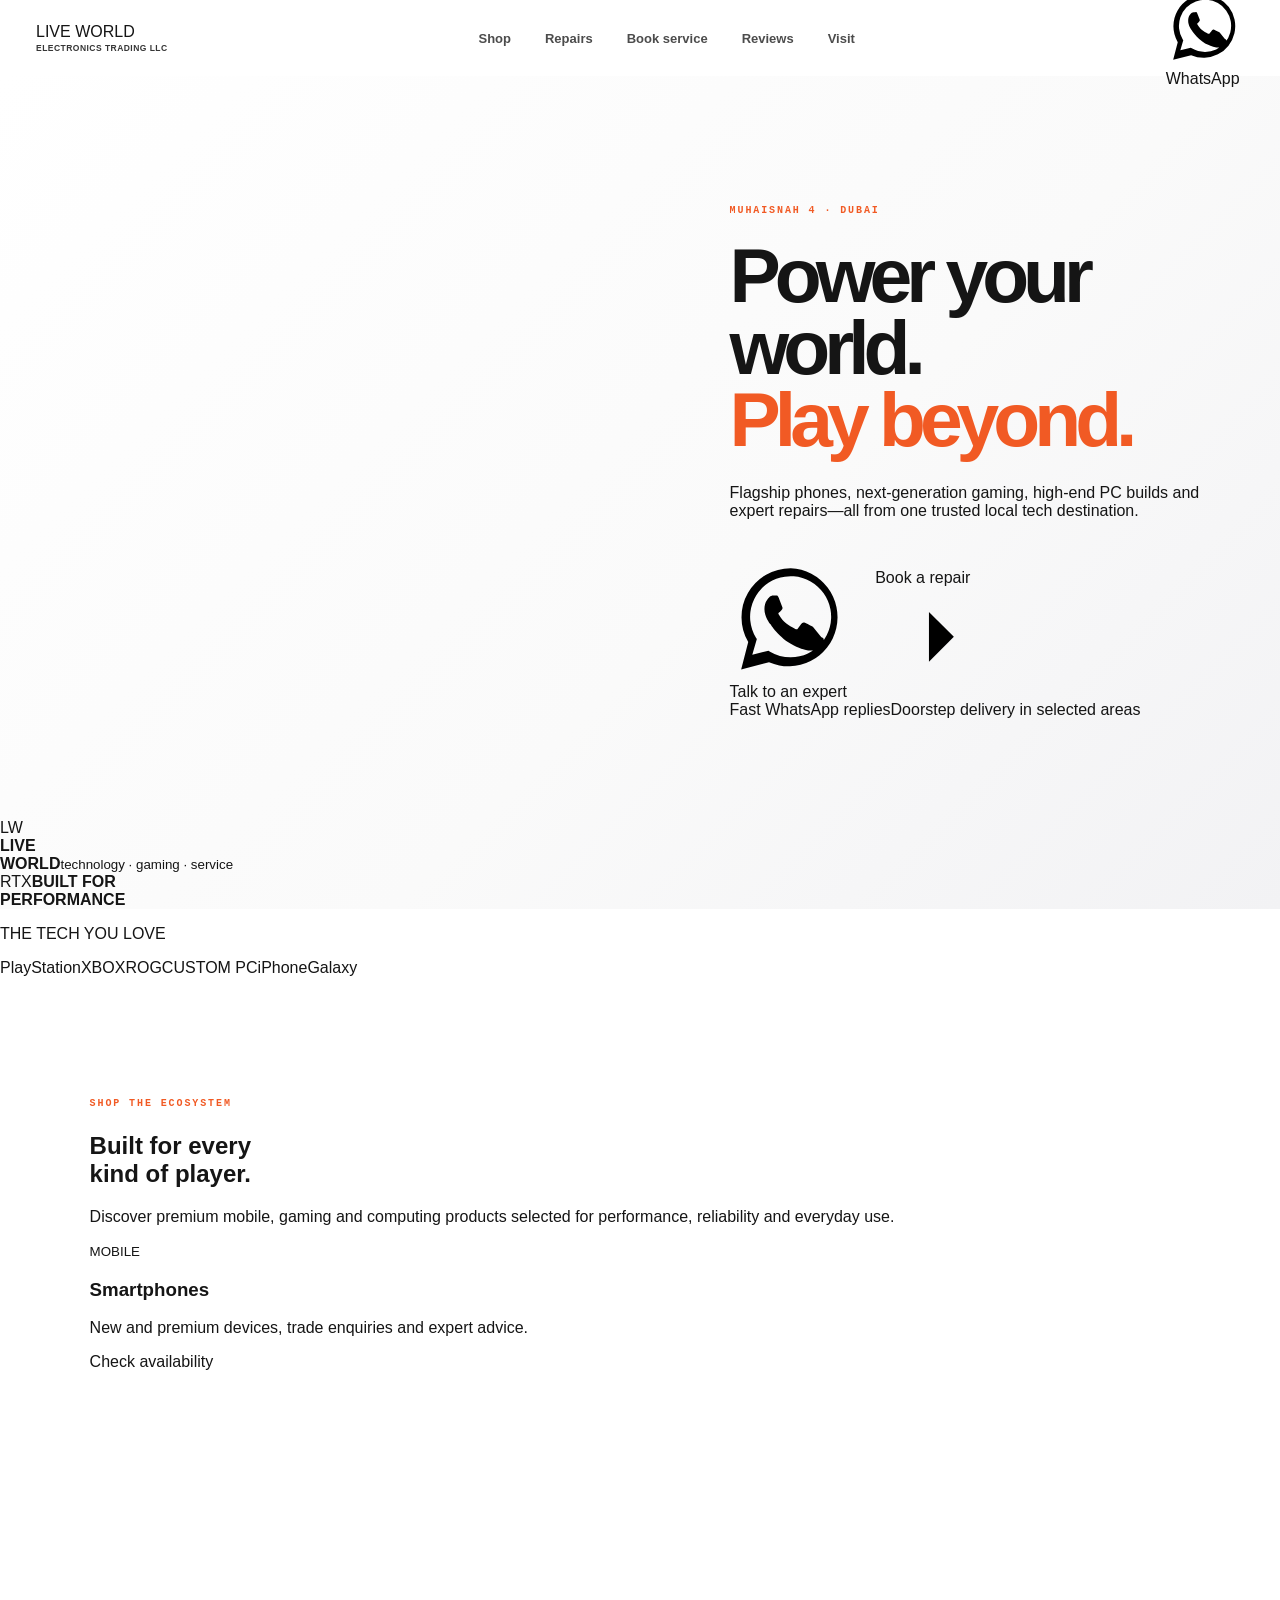
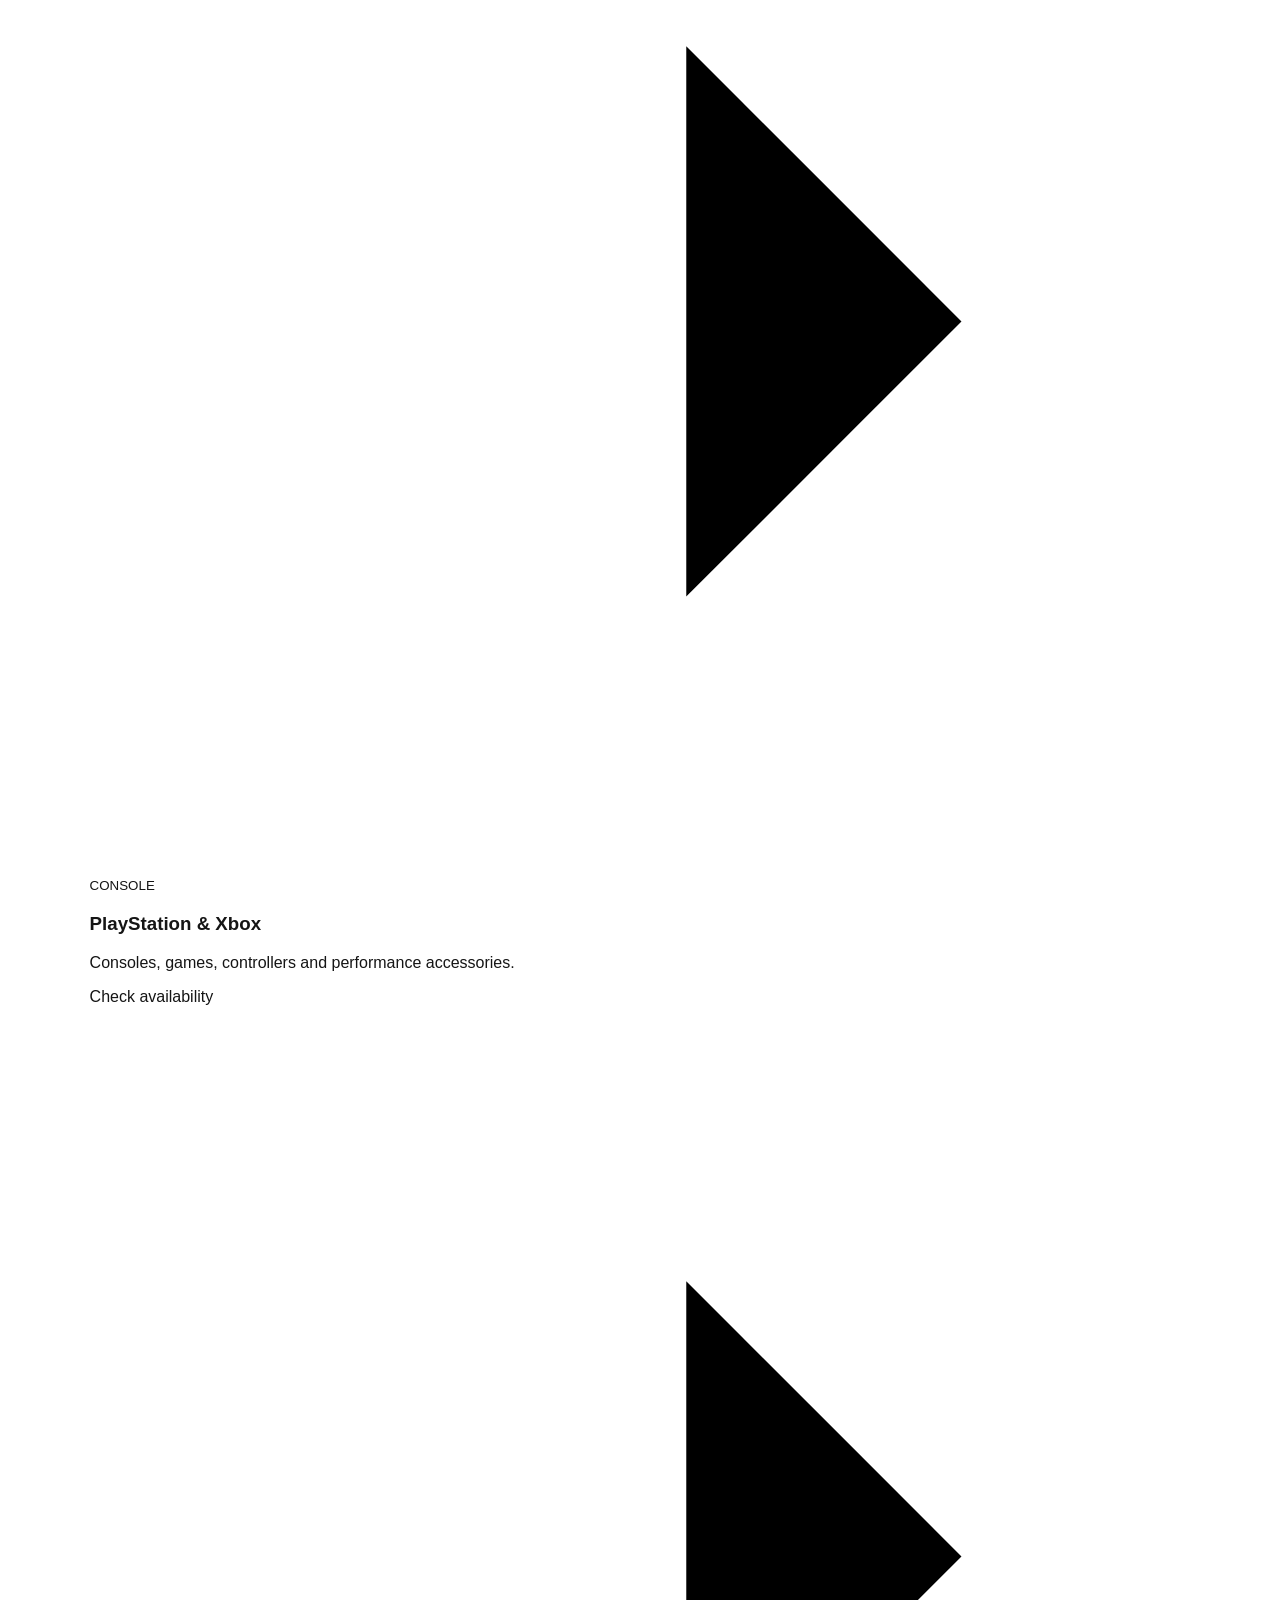
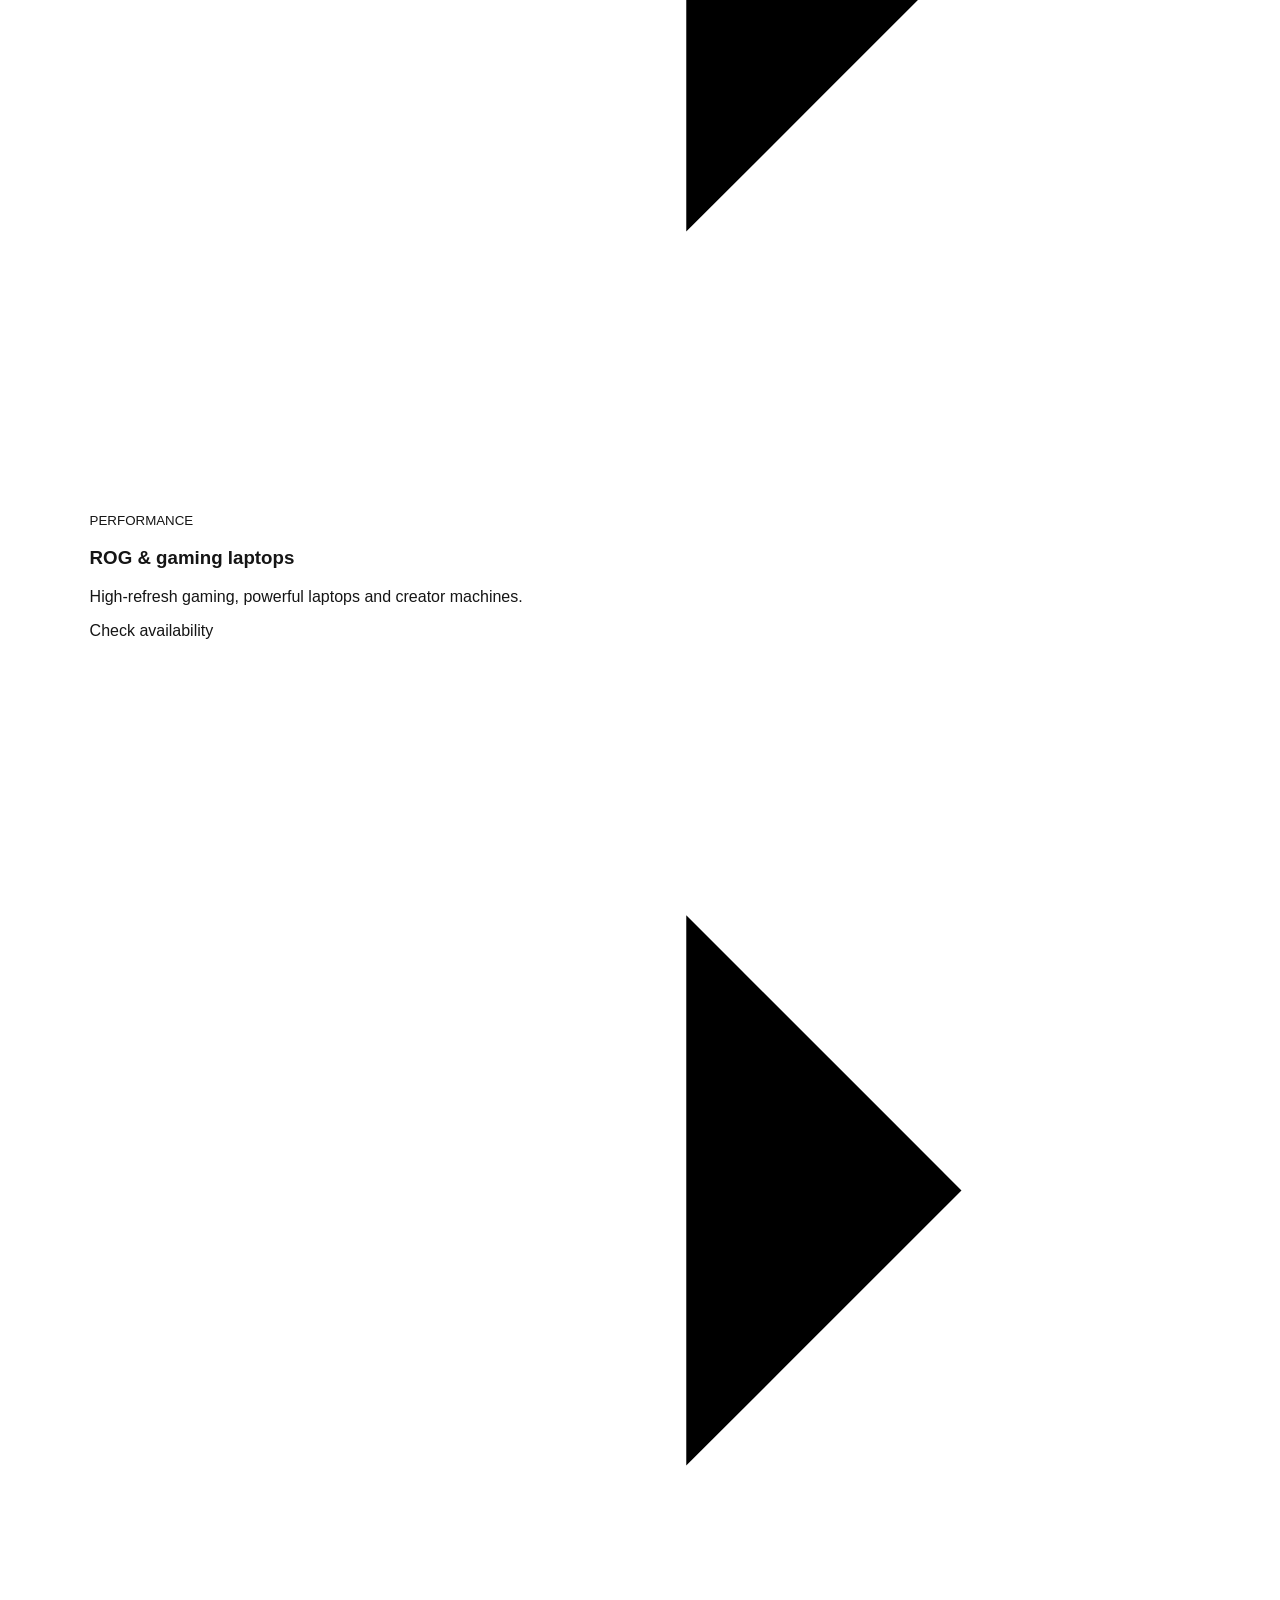
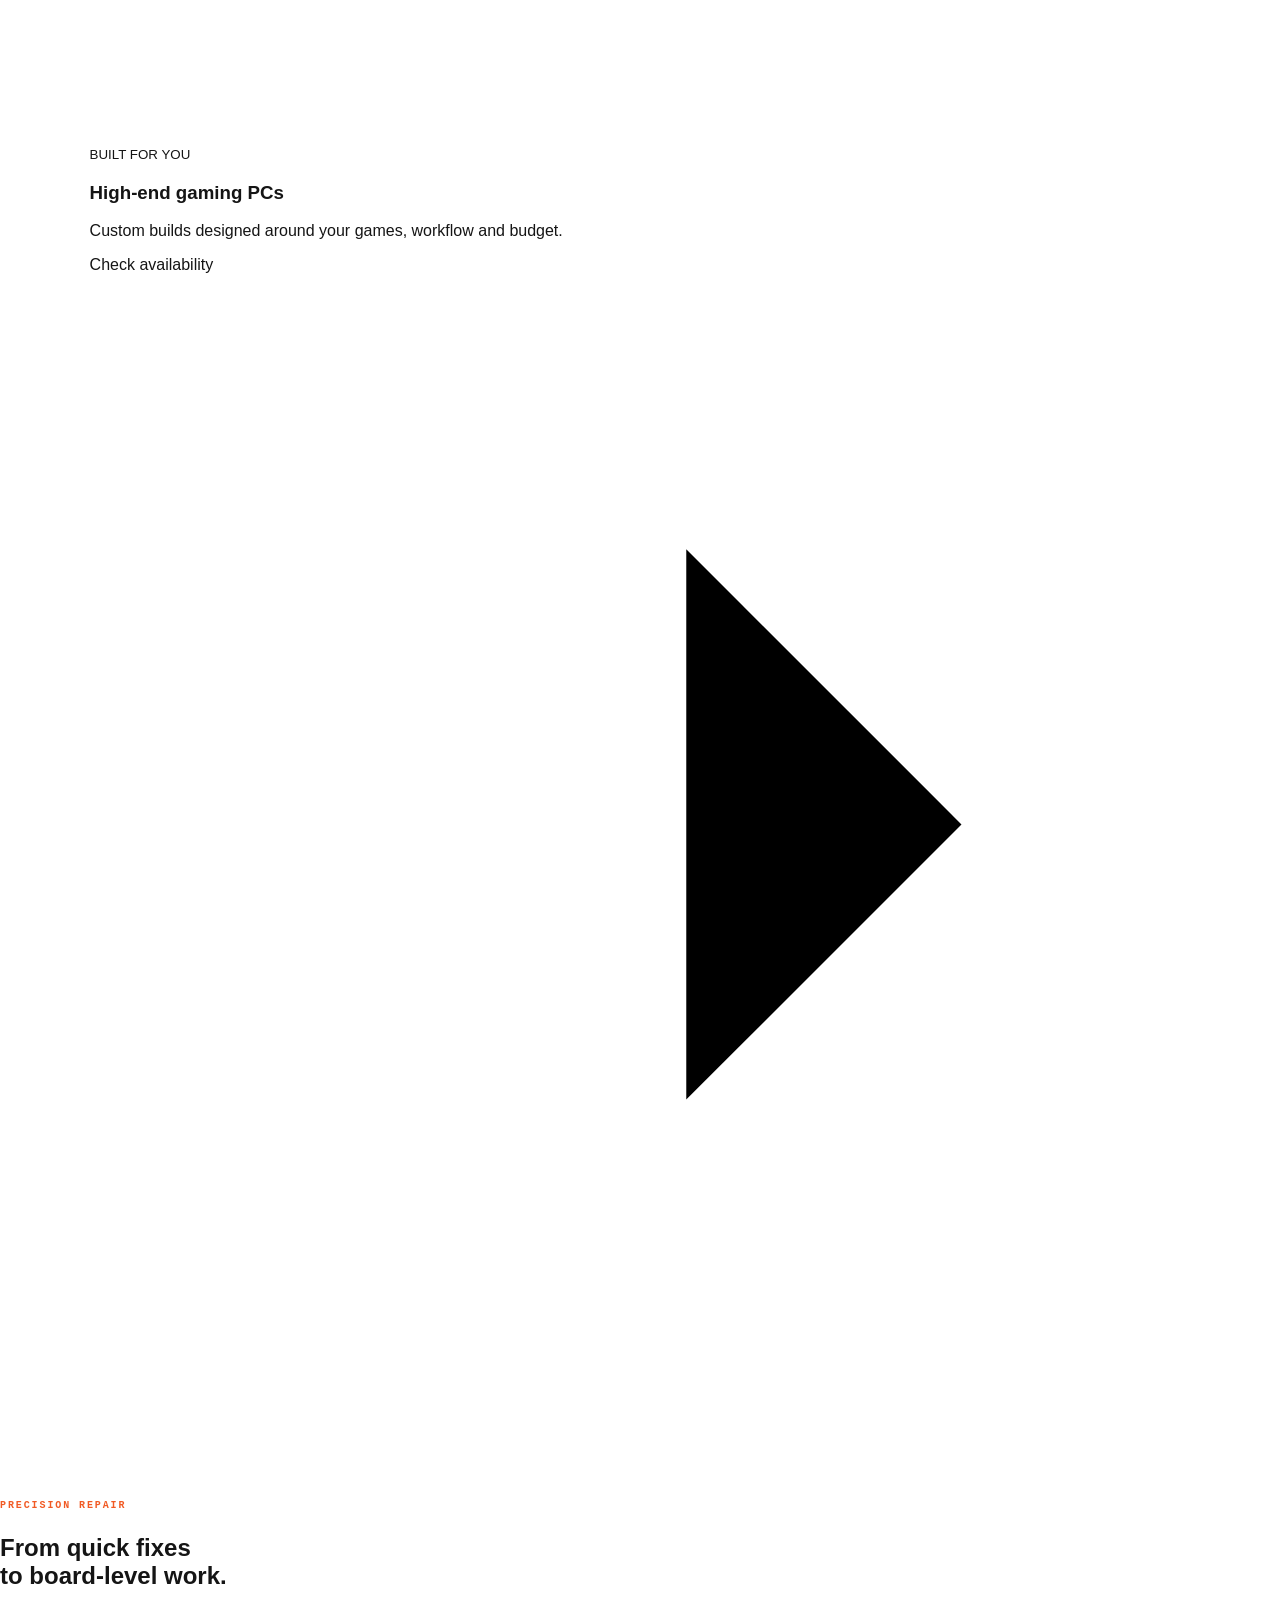
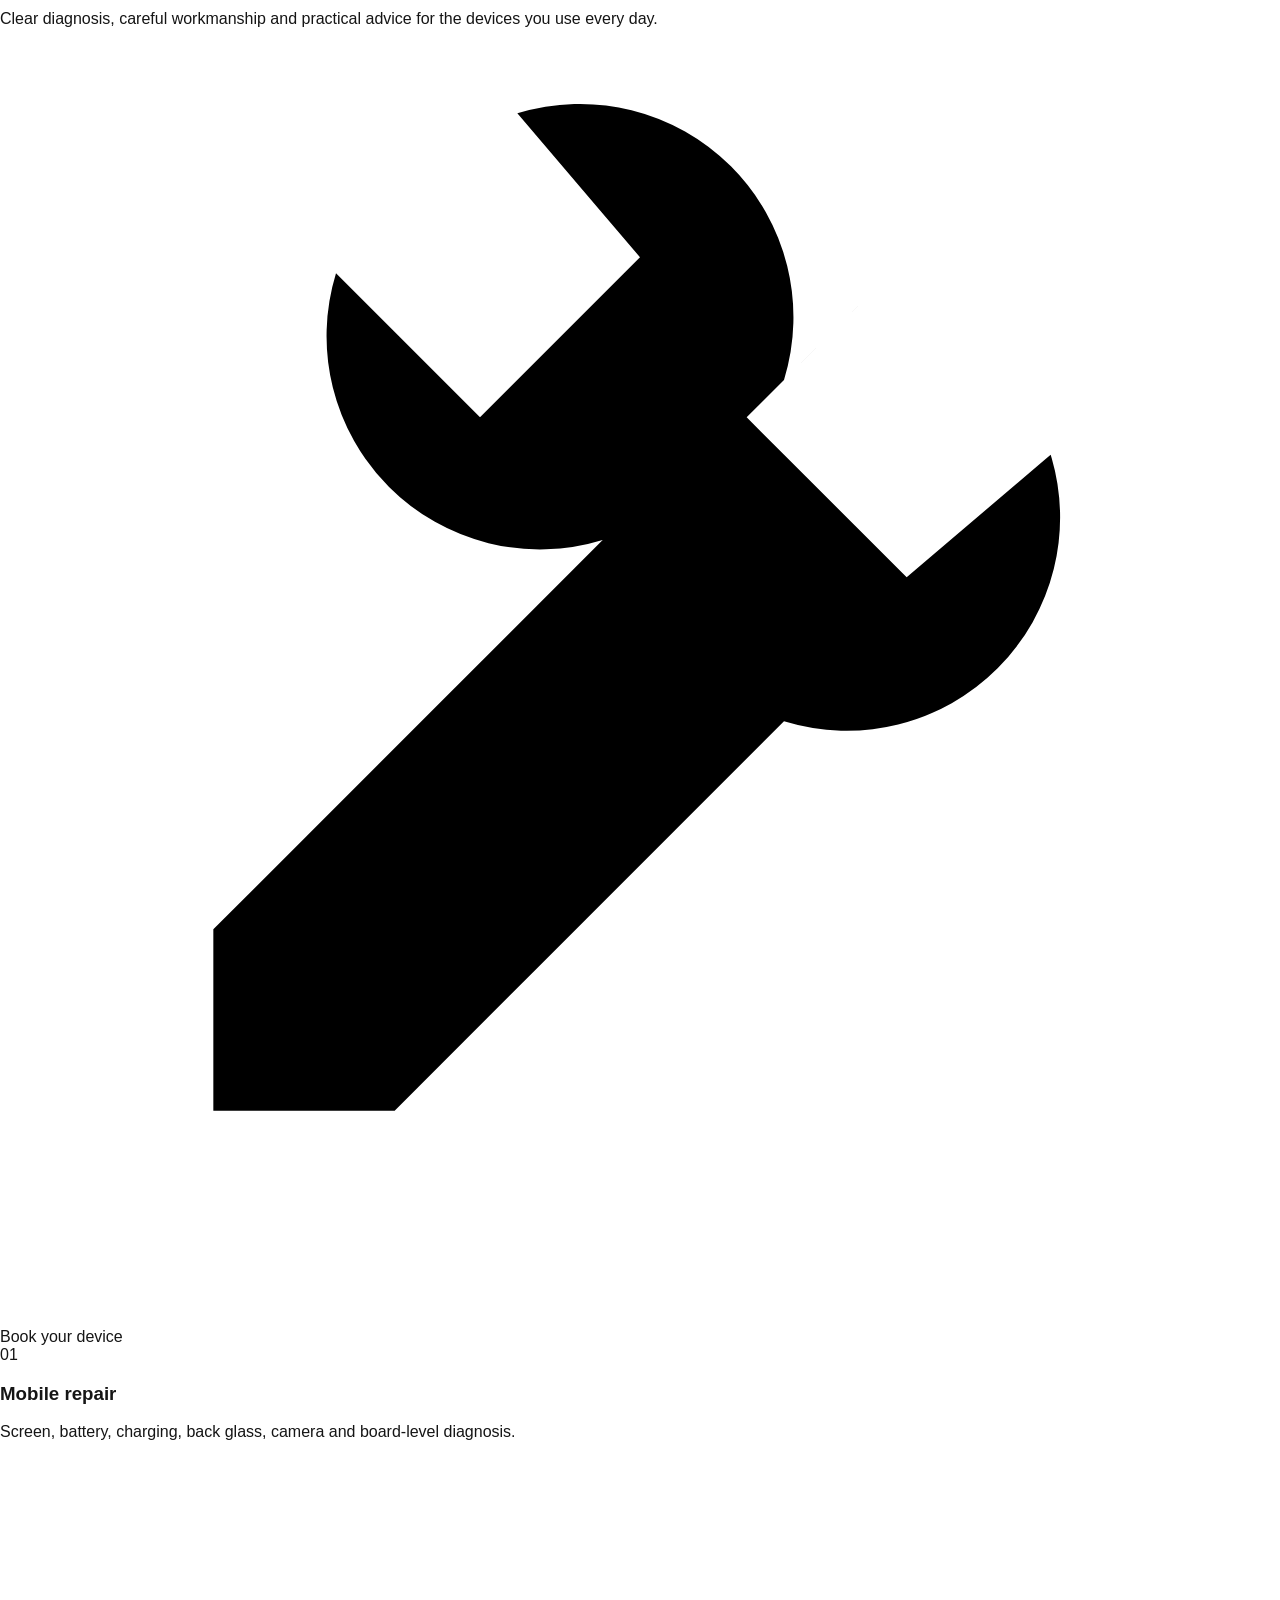
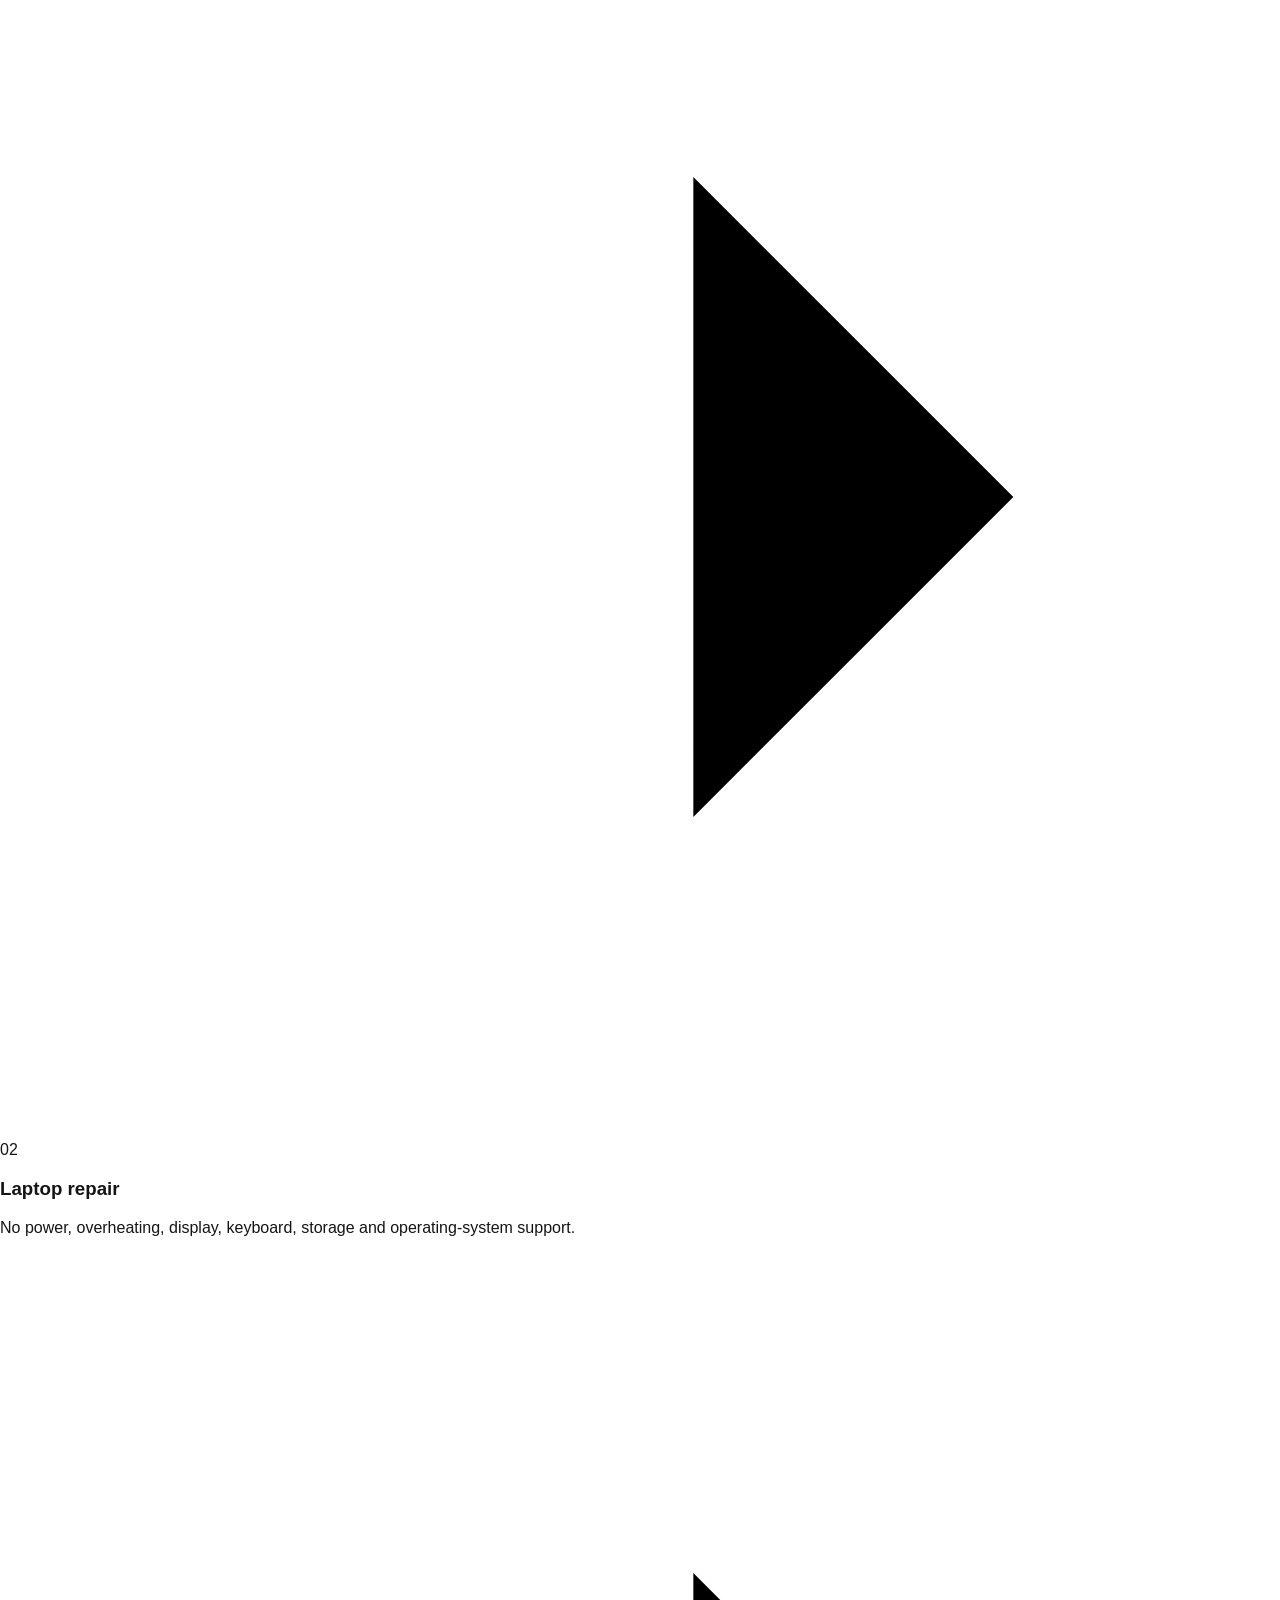
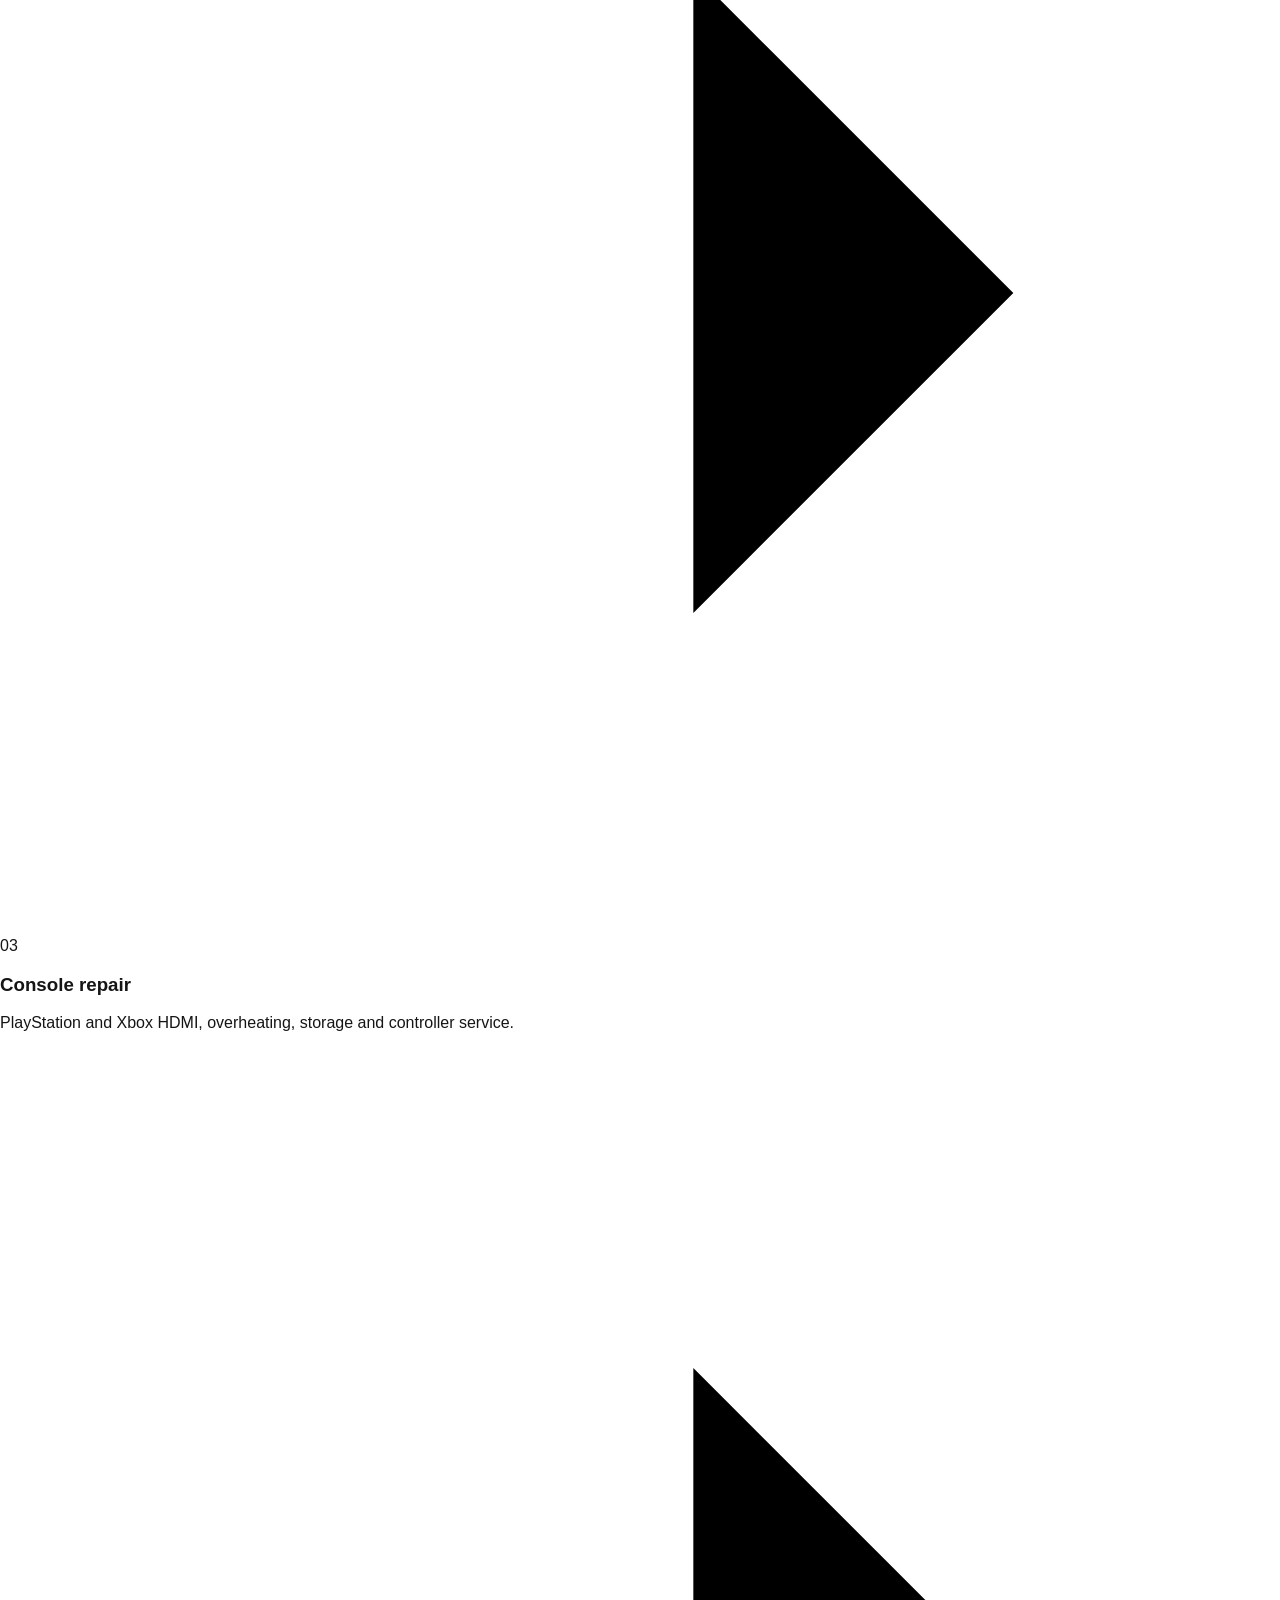
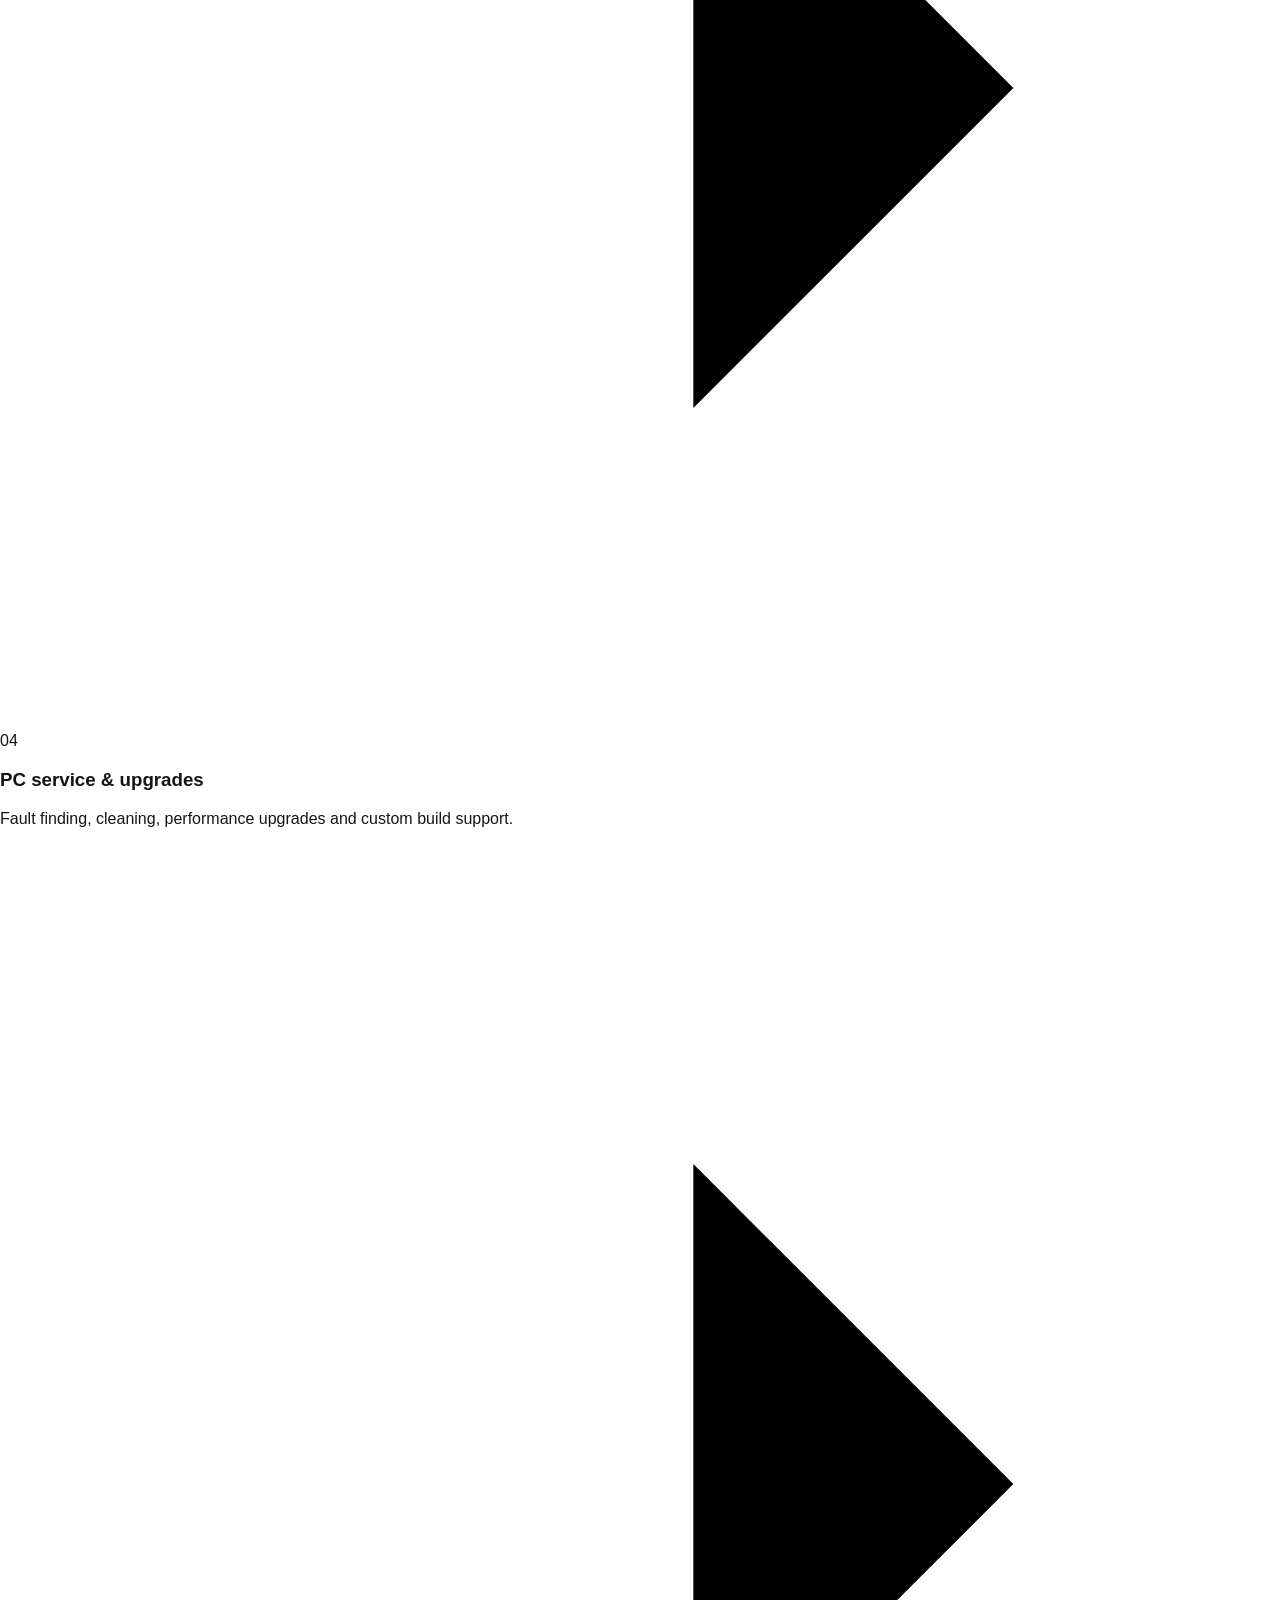
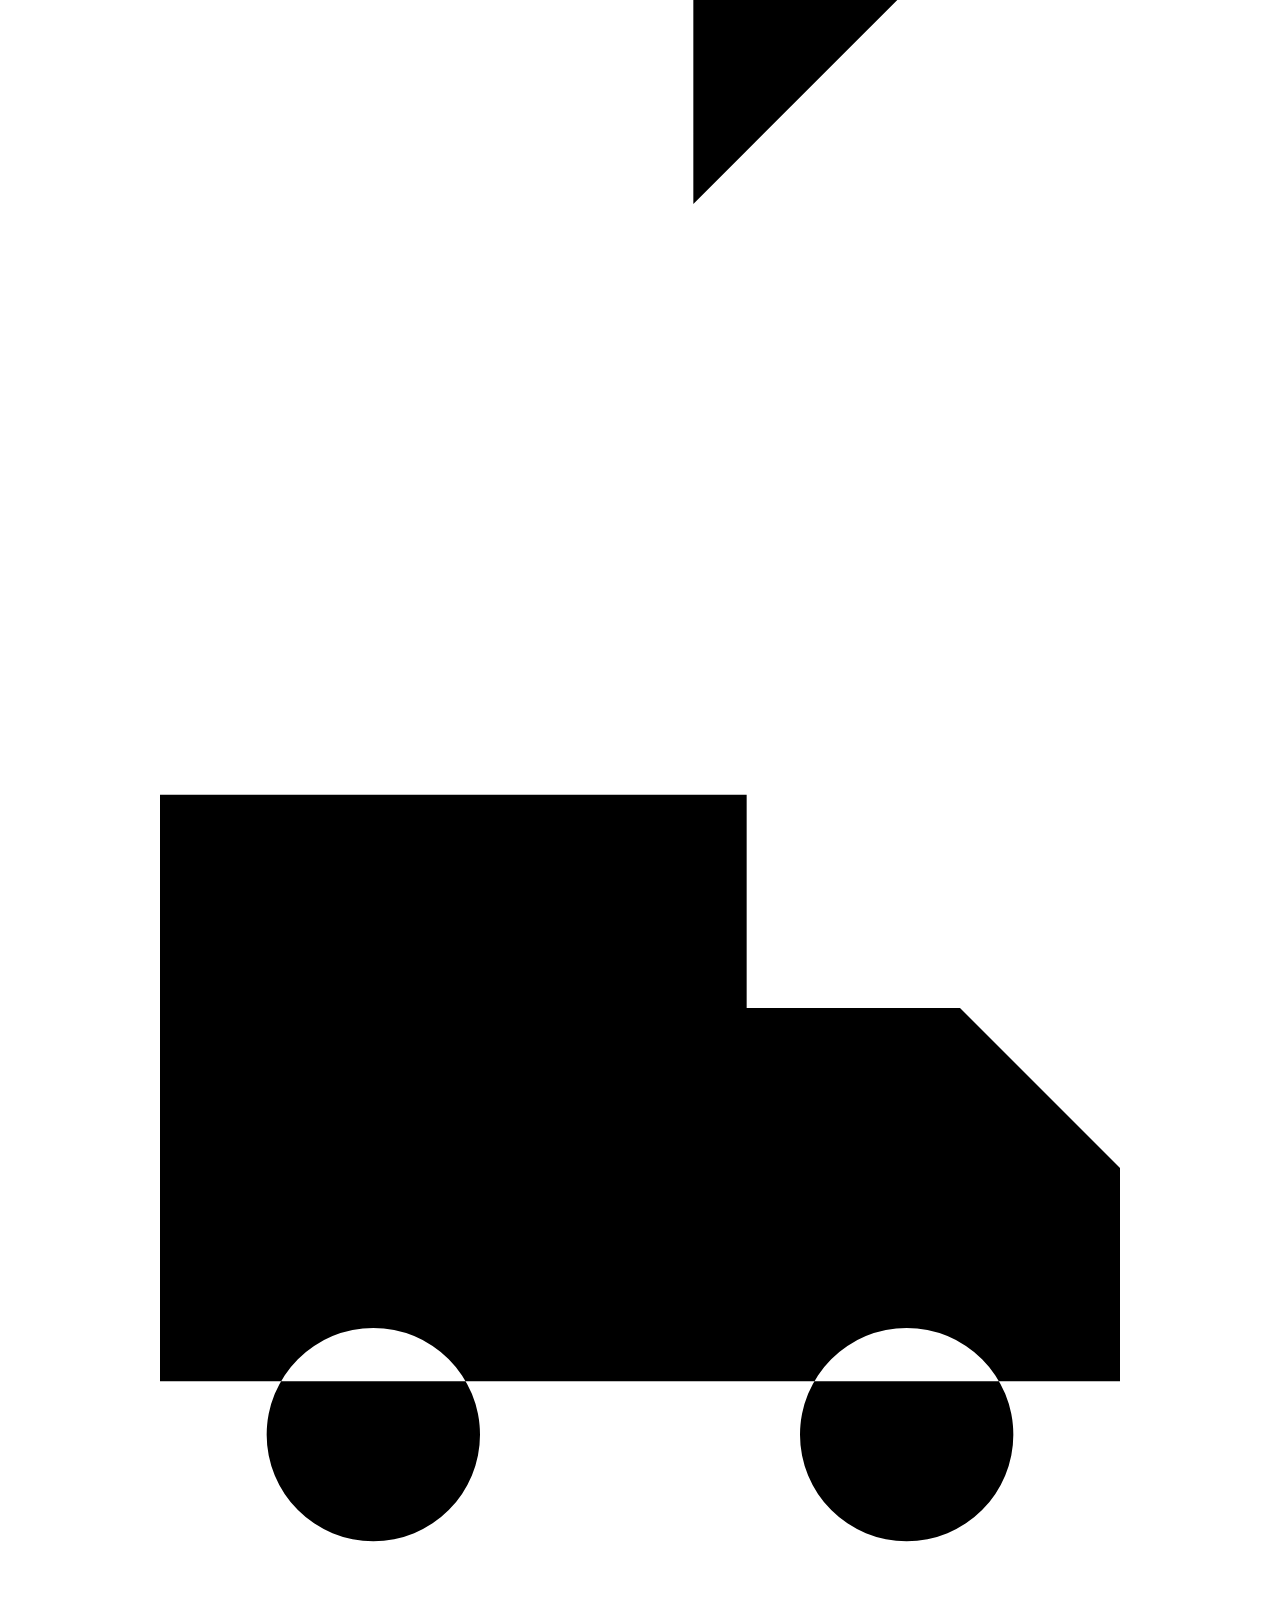
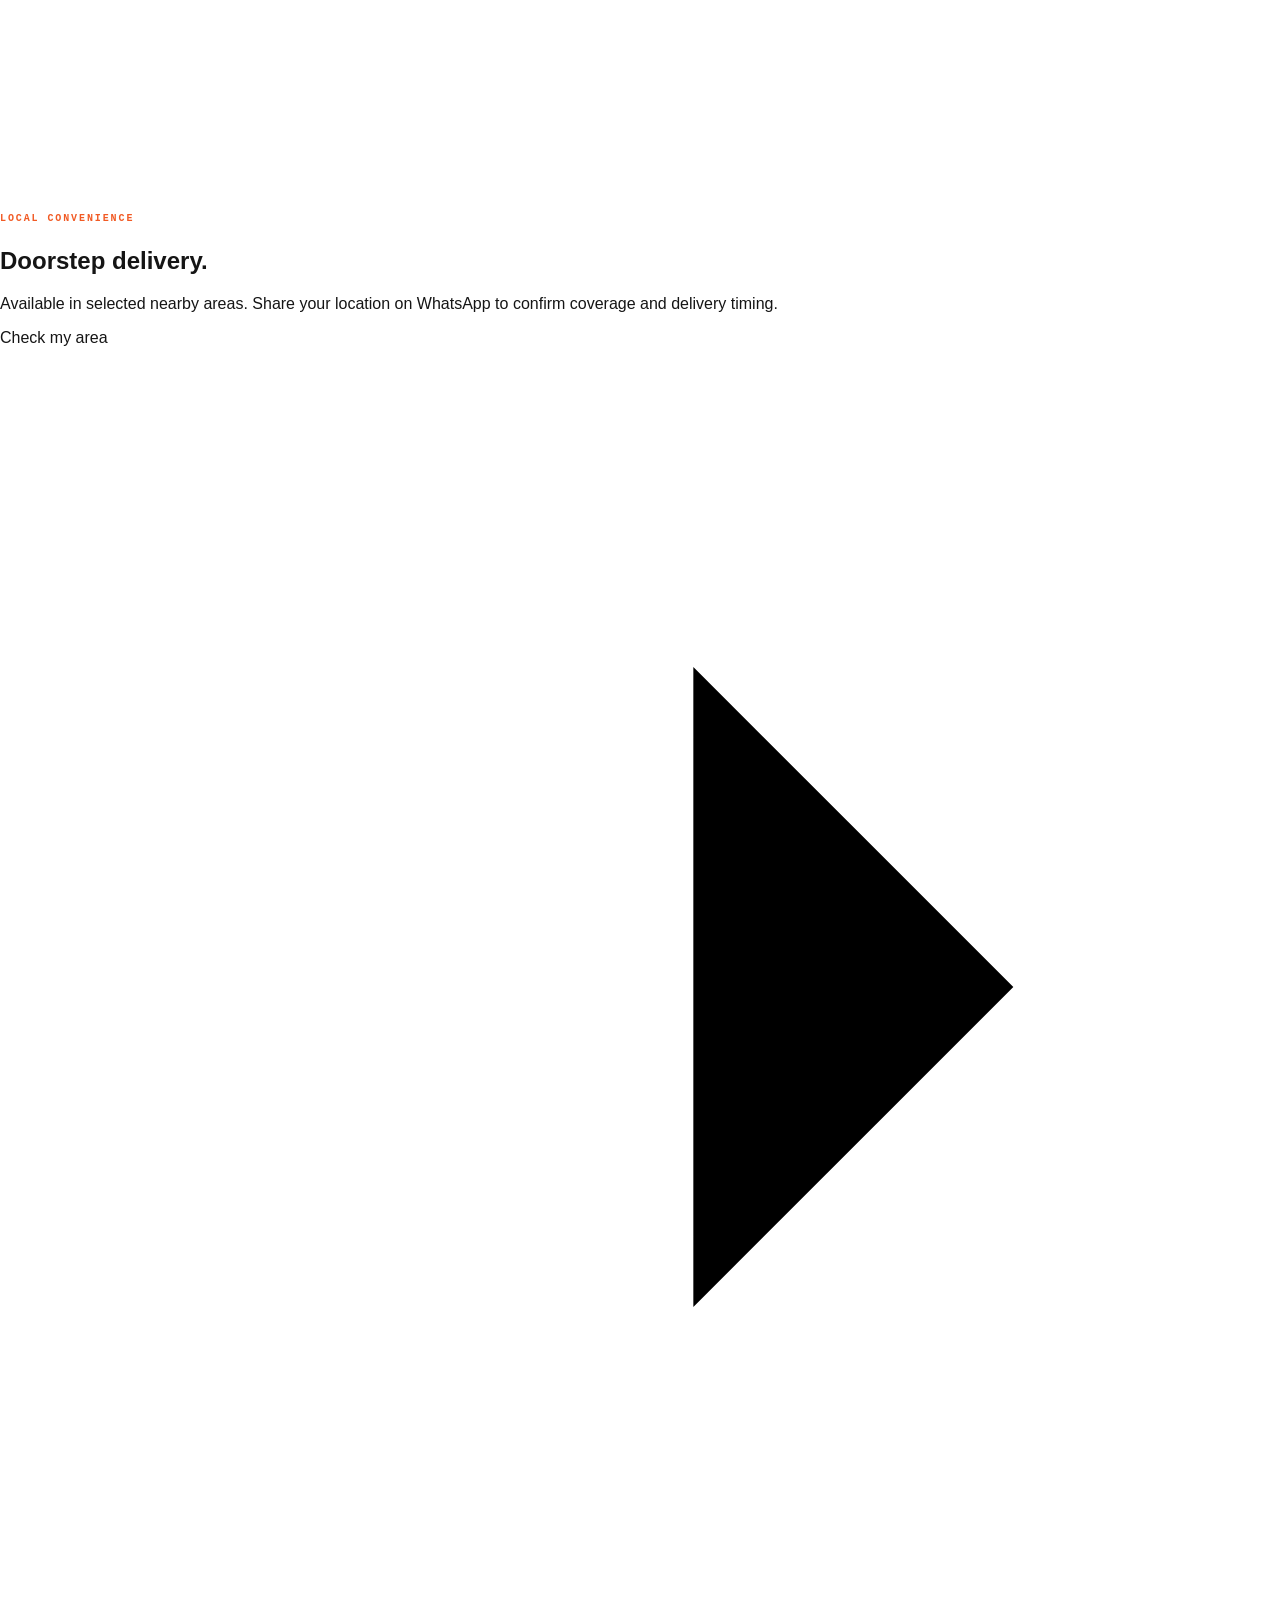
==== commit bd7d92e2: "Reconstruct Live World gaming and service site" ====
--- a/index.html
+++ b/index.html
@@ -3,12 +3,12 @@
 <head>
 <meta charset="UTF-8" />
 <meta name="viewport" content="width=device-width, initial-scale=1.0" />
-<meta name="description" content="Premium phones, gaming, computers, accessories and expert device repairs in Muhaisnah 4, Dubai." />
-<title>Live World Electronics Trading LLC | Dubai</title>
-<link rel="stylesheet" href="styles.css?v=20260808c" />
+<meta name="description" content="Phones, PlayStation, Xbox, ROG, custom gaming PCs, doorstep delivery and expert device repairs in Muhaisnah 4, Dubai." />
+<title>Live World Electronics Trading LLC | Gaming, Phones & Repairs</title>
+<link rel="stylesheet" href="styles.css?v=20260808d" />
 </head>
 <body>
-<main><header class="nav-shell"><a class="logo" href="#top" aria-label="Live World home"><span class="logo-word">LIVE WORLD</span><small>Electronics Trading LLC</small></a><nav aria-label="Main navigation"><a href="#products">Products</a><a href="#repairs">Repairs</a><a href="#visit">Visit</a></nav><a class="nav-whatsapp" href="https://wa.me/971521114275?text=Hello%20Live%20World%2C%20I%27d%20like%20to%20ask%20about%20a%20product%20or%20repair." target="_blank" rel="noreferrer"><svg viewBox="0 0 24 24" aria-hidden="true"><path d="M12 2a9.7 9.7 0 0 0-8.4 14.6L2.2 22l5.5-1.4A9.7 9.7 0 1 0 12 2Zm0 17.6a8 8 0 0 1-4.1-1.1l-.3-.2-3.2.8.9-3.1-.2-.3A8 8 0 1 1 12 19.6Zm4.4-6c-.2-.1-1.4-.7-1.6-.8-.2-.1-.4-.1-.6.1-.2.2-.6.8-.8 1-.1.2-.3.2-.5.1-1.4-.7-2.4-1.3-3.3-2.9-.2-.3.2-.3.7-1 .1-.2.1-.3 0-.5l-.7-1.8c-.2-.5-.4-.4-.6-.4h-.5c-.2 0-.5.1-.7.3-.3.3-1 1-1 2.4s1 2.8 1.2 3c.1.2 2.1 3.2 5.1 4.4.7.3 1.3.5 1.7.6.7.2 1.4.2 1.9.1.6-.1 1.4-.6 1.6-1.1.2-.6.2-1 .2-1.1-.1-.2-.3-.3-.5-.4Z"></path></svg> WhatsApp</a></header><section class="hero" id="top"><div class="hero-copy"><p class="eyebrow">YOUR COMPLETE TECH STORE IN DUBAI</p><h1>Technology,<br>made <span>simple.</span></h1><p class="hero-lead">Premium phones, gaming, computers and trusted repairs—expert help, honest advice and everything you need in one place.</p><div class="hero-actions"><a class="primary-button" href="https://wa.me/971521114275?text=Hello%20Live%20World%2C%20I%27d%20like%20to%20ask%20about%20a%20product%20or%20repair." target="_blank" rel="noreferrer"><svg viewBox="0 0 24 24" aria-hidden="true"><path d="M12 2a9.7 9.7 0 0 0-8.4 14.6L2.2 22l5.5-1.4A9.7 9.7 0 1 0 12 2Zm0 17.6a8 8 0 0 1-4.1-1.1l-.3-.2-3.2.8.9-3.1-.2-.3A8 8 0 1 1 12 19.6Zm4.4-6c-.2-.1-1.4-.7-1.6-.8-.2-.1-.4-.1-.6.1-.2.2-.6.8-.8 1-.1.2-.3.2-.5.1-1.4-.7-2.4-1.3-3.3-2.9-.2-.3.2-.3.7-1 .1-.2.1-.3 0-.5l-.7-1.8c-.2-.5-.4-.4-.6-.4h-.5c-.2 0-.5.1-.7.3-.3.3-1 1-1 2.4s1 2.8 1.2 3c.1.2 2.1 3.2 5.1 4.4.7.3 1.3.5 1.7.6.7.2 1.4.2 1.9.1.6-.1 1.4-.6 1.6-1.1.2-.6.2-1 .2-1.1-.1-.2-.3-.3-.5-.4Z"></path></svg> Message us on WhatsApp</a><a class="text-button" href="#products">Explore products <span>→</span></a></div><p class="availability"><i></i> Replies during store hours</p></div><div class="hero-stage" aria-label="Premium smartphone and technology display"><div class="glow"></div><div class="phone phone-back"><div class="camera-grid"><i></i><i></i><i></i></div><span class="device-mark">LW</span></div><div class="phone phone-front"><span class="island"></span><div class="screen-orb one"></div><div class="screen-orb two"></div><strong>Live World</strong><small>Built around you.</small></div><div class="floating-chip chip-one">Phones</div><div class="floating-chip chip-two">Gaming</div><div class="floating-chip chip-three">Repairs</div></div></section><section class="trust-strip" aria-label="Store benefits"><div><span>✓</span><p><strong>Expert technicians</strong><small>Professional diagnostics</small></p></div><div><span>✓</span><p><strong>Quality products</strong><small>Carefully selected range</small></p></div><div><span>✓</span><p><strong>Local support</strong><small>Here when you need us</small></p></div><div><span>✓</span><p><strong>Fast response</strong><small>Quick help on WhatsApp</small></p></div></section><section class="section products" id="products"><div class="section-intro centered"><p class="eyebrow">EVERYTHING TECH</p><h2>Find your next favourite.</h2><p>From everyday essentials to full gaming setups, we’ll help you choose what fits.</p></div><div class="product-grid"><article class="product-card phone-card"><div class="product-copy"><h3>Smartphones</h3><p>Latest iPhone, Samsung and premium devices.</p><a href="https://wa.me/971521114275?text=Hello%20Live%20World%2C%20I'm%20interested%20in%20Smartphones." target="_blank" rel="noreferrer">Ask availability <span>→</span></a></div><div class="product-art"><div class="mini-phone"><span></span><span></span><span></span></div></div></article><article class="product-card game-card"><div class="product-copy"><h3>Gaming</h3><p>PlayStation, consoles, games and accessories.</p><a href="https://wa.me/971521114275?text=Hello%20Live%20World%2C%20I'm%20interested%20in%20Gaming." target="_blank" rel="noreferrer">Ask availability <span>→</span></a></div><div class="product-art"><div class="mini-controller"><i></i><i></i><b></b><b></b></div></div></article><article class="product-card computer-card"><div class="product-copy"><h3>Computing</h3><p>Laptops, desktops, monitors and custom PCs.</p><a href="https://wa.me/971521114275?text=Hello%20Live%20World%2C%20I'm%20interested%20in%20Computing." target="_blank" rel="noreferrer">Ask availability <span>→</span></a></div><div class="product-art"><div class="mini-laptop"><span></span></div></div></article><article class="product-card accessory-card"><div class="product-copy"><h3>Accessories</h3><p>Smart watches, audio, chargers and essentials.</p><a href="https://wa.me/971521114275?text=Hello%20Live%20World%2C%20I'm%20interested%20in%20Accessories." target="_blank" rel="noreferrer">Ask availability <span>→</span></a></div><div class="product-art"><div class="mini-watch"><span></span></div></div></article></div></section><section class="repair-section" id="repairs"><div class="repair-art"><div class="repair-device"><span class="repair-notch"></span><div class="repair-pulse"><i></i><b></b></div></div><div class="repair-badge"><strong>Expert care</strong><small>For the devices you rely on</small></div></div><div class="repair-copy"><p class="eyebrow">TRUSTED DEVICE REPAIR</p><h2>We bring your tech<br>back to life.</h2><p class="section-lead">From cracked screens to complex hardware faults, our technicians diagnose carefully and explain your options clearly.</p><div class="repair-list"><span><i>✓</i>Screen &amp; back-glass repair</span><span><i>✓</i>Battery &amp; charging repair</span><span><i>✓</i>Board-level diagnostics</span><span><i>✓</i>Laptop &amp; desktop service</span><span><i>✓</i>Gaming console repair</span><span><i>✓</i>Software &amp; data support</span></div><a class="dark-button" href="https://wa.me/971521114275?text=Hello%20Live%20World%2C%20I%20need%20help%20with%20a%20repair." target="_blank" rel="noreferrer">Get a repair quote <span>→</span></a></div></section><section class="section experience"><div class="section-intro centered"><p class="eyebrow">WHY LIVE WORLD</p><h2>Good technology starts<br>with good guidance.</h2></div><div class="experience-grid"><article><span>01</span><h3>Clear recommendations</h3><p>Tell us what you need and your budget. We’ll help you choose without the pressure.</p></article><article><span>02</span><h3>Support after purchase</h3><p>Our relationship doesn’t end at checkout. Come back whenever you need technical help.</p></article><article><span>03</span><h3>Products for every setup</h3><p>Mobile, gaming, computing and accessories brought together under one roof.</p></article></div></section><section class="visit-section" id="visit"><div class="visit-copy"><p class="eyebrow light">VISIT LIVE WORLD</p><h2>Your local tech<br>destination.</h2><address>Shop No. 1, Mango Hypermarket Building<br>Muhaisnah 4, Near Lulu Village<br>Dubai, UAE</address><div class="contact-row"><a href="tel:+971559667648"><small>CALL US</small><strong>055 966 7648</strong></a><a href="mailto:liveworld050@gmail.com"><small>EMAIL US</small><strong>liveworld050@gmail.com</strong></a></div><div class="visit-actions"><a class="white-button" href="https://wa.me/971521114275?text=Hello%20Live%20World%2C%20I%27d%20like%20to%20ask%20about%20a%20product%20or%20repair." target="_blank" rel="noreferrer"><svg viewBox="0 0 24 24" aria-hidden="true"><path d="M12 2a9.7 9.7 0 0 0-8.4 14.6L2.2 22l5.5-1.4A9.7 9.7 0 1 0 12 2Zm0 17.6a8 8 0 0 1-4.1-1.1l-.3-.2-3.2.8.9-3.1-.2-.3A8 8 0 1 1 12 19.6Zm4.4-6c-.2-.1-1.4-.7-1.6-.8-.2-.1-.4-.1-.6.1-.2.2-.6.8-.8 1-.1.2-.3.2-.5.1-1.4-.7-2.4-1.3-3.3-2.9-.2-.3.2-.3.7-1 .1-.2.1-.3 0-.5l-.7-1.8c-.2-.5-.4-.4-.6-.4h-.5c-.2 0-.5.1-.7.3-.3.3-1 1-1 2.4s1 2.8 1.2 3c.1.2 2.1 3.2 5.1 4.4.7.3 1.3.5 1.7.6.7.2 1.4.2 1.9.1.6-.1 1.4-.6 1.6-1.1.2-.6.2-1 .2-1.1-.1-.2-.3-.3-.5-.4Z"></path></svg> WhatsApp us</a><a class="outline-button" href="https://www.google.com/maps/search/?api=1&amp;query=Shop+No.+1+Mango+Hypermarket+Building+Muhaisnah+4+Dubai" target="_blank" rel="noreferrer">Get directions ↗</a></div></div><div class="map-card" aria-label="Store location illustration"><div class="map-grid"></div><div class="road road-one"></div><div class="road road-two"></div><div class="location-pin"><i></i></div><div class="location-label"><strong>Live World</strong><small>Muhaisnah 4</small></div></div></section><section class="cta-banner"><div><p class="eyebrow">NEED SOMETHING?</p><h2>Ask us on WhatsApp.</h2><p>Send a model name, photo or repair issue. We’ll get back to you with the next step.</p></div><a class="primary-button" href="https://wa.me/971521114275?text=Hello%20Live%20World%2C%20I%27d%20like%20to%20ask%20about%20a%20product%20or%20repair." target="_blank" rel="noreferrer"><svg viewBox="0 0 24 24" aria-hidden="true"><path d="M12 2a9.7 9.7 0 0 0-8.4 14.6L2.2 22l5.5-1.4A9.7 9.7 0 1 0 12 2Zm0 17.6a8 8 0 0 1-4.1-1.1l-.3-.2-3.2.8.9-3.1-.2-.3A8 8 0 1 1 12 19.6Zm4.4-6c-.2-.1-1.4-.7-1.6-.8-.2-.1-.4-.1-.6.1-.2.2-.6.8-.8 1-.1.2-.3.2-.5.1-1.4-.7-2.4-1.3-3.3-2.9-.2-.3.2-.3.7-1 .1-.2.1-.3 0-.5l-.7-1.8c-.2-.5-.4-.4-.6-.4h-.5c-.2 0-.5.1-.7.3-.3.3-1 1-1 2.4s1 2.8 1.2 3c.1.2 2.1 3.2 5.1 4.4.7.3 1.3.5 1.7.6.7.2 1.4.2 1.9.1.6-.1 1.4-.6 1.6-1.1.2-.6.2-1 .2-1.1-.1-.2-.3-.3-.5-.4Z"></path></svg> Start a conversation</a></section><footer><a class="logo" href="#top"><span class="logo-word">LIVE WORLD</span><small>Electronics Trading LLC</small></a><p>Phones · Gaming · Computers · Accessories · Repairs</p><p>© 2026 Live World Electronics Trading LLC</p></footer><a class="floating-whatsapp" href="https://wa.me/971521114275?text=Hello%20Live%20World%2C%20I%27d%20like%20to%20ask%20about%20a%20product%20or%20repair." target="_blank" rel="noreferrer" aria-label="Chat with Live World on WhatsApp"><svg viewBox="0 0 24 24" aria-hidden="true"><path d="M12 2a9.7 9.7 0 0 0-8.4 14.6L2.2 22l5.5-1.4A9.7 9.7 0 1 0 12 2Zm0 17.6a8 8 0 0 1-4.1-1.1l-.3-.2-3.2.8.9-3.1-.2-.3A8 8 0 1 1 12 19.6Zm4.4-6c-.2-.1-1.4-.7-1.6-.8-.2-.1-.4-.1-.6.1-.2.2-.6.8-.8 1-.1.2-.3.2-.5.1-1.4-.7-2.4-1.3-3.3-2.9-.2-.3.2-.3.7-1 .1-.2.1-.3 0-.5l-.7-1.8c-.2-.5-.4-.4-.6-.4h-.5c-.2 0-.5.1-.7.3-.3.3-1 1-1 2.4s1 2.8 1.2 3c.1.2 2.1 3.2 5.1 4.4.7.3 1.3.5 1.7.6.7.2 1.4.2 1.9.1.6-.1 1.4-.6 1.6-1.1.2-.6.2-1 .2-1.1-.1-.2-.3-.3-.5-.4Z"></path></svg><span>Chat with us</span></a></main>
-<script src="script.js?v=20260808c"></script>
+<main><header class="nav-shell"><a class="logo" href="#top" aria-label="Live World home"><span>LIVE WORLD</span><small>Electronics Trading LLC</small></a><nav aria-label="Main navigation"><a href="#shop">Shop</a><a href="#services">Repairs</a><a href="#booking">Book service</a><a href="#reviews">Reviews</a><a href="#visit">Visit</a></nav><a class="nav-cta" href="https://wa.me/971559956683?text=Hello%20Live%20World%2C%20I%20would%20like%20to%20know%20more%20about%20your%20products%20and%20services." target="_blank" rel="noreferrer"><svg viewBox="0 0 24 24" aria-hidden="true"><path d="M12 2a9.7 9.7 0 0 0-8.4 14.6L2.2 22l5.5-1.4A9.7 9.7 0 1 0 12 2Zm0 17.6a8 8 0 0 1-4.1-1.1l-.3-.2-3.2.8.9-3.1-.2-.3A8 8 0 1 1 12 19.6Zm4.4-6c-.2-.1-1.4-.7-1.6-.8-.2-.1-.4-.1-.6.1-.2.2-.6.8-.8 1-.1.2-.3.2-.5.1-1.4-.7-2.4-1.3-3.3-2.9-.2-.3.2-.3.7-1 .1-.2.1-.3 0-.5l-.7-1.8c-.2-.5-.4-.4-.6-.4h-.5c-.2 0-.5.1-.7.3-.3.3-1 1-1 2.4s1 2.8 1.2 3c.1.2 2.1 3.2 5.1 4.4.7.3 1.3.5 1.7.6.7.2 1.4.2 1.9.1.6-.1 1.4-.6 1.6-1.1.2-.6.2-1 .2-1.1-.1-.2-.3-.3-.5-.4Z"></path></svg> WhatsApp</a></header><section class="hero" id="top"><div class="ambient ambient-orange"></div><div class="ambient ambient-blue"></div><div class="noise"></div><div class="hero-copy"><p class="eyebrow">MUHAISNAH 4 · DUBAI</p><h1>Power your world.<br><span>Play beyond.</span></h1><p>Flagship phones, next-generation gaming, high-end PC builds and expert repairs—all from one trusted local tech destination.</p><div class="hero-actions"><a class="button button-primary" href="https://wa.me/971559956683?text=Hello%20Live%20World%2C%20I%20would%20like%20to%20know%20more%20about%20your%20products%20and%20services." target="_blank" rel="noreferrer"><svg viewBox="0 0 24 24" aria-hidden="true"><path d="M12 2a9.7 9.7 0 0 0-8.4 14.6L2.2 22l5.5-1.4A9.7 9.7 0 1 0 12 2Zm0 17.6a8 8 0 0 1-4.1-1.1l-.3-.2-3.2.8.9-3.1-.2-.3A8 8 0 1 1 12 19.6Zm4.4-6c-.2-.1-1.4-.7-1.6-.8-.2-.1-.4-.1-.6.1-.2.2-.6.8-.8 1-.1.2-.3.2-.5.1-1.4-.7-2.4-1.3-3.3-2.9-.2-.3.2-.3.7-1 .1-.2.1-.3 0-.5l-.7-1.8c-.2-.5-.4-.4-.6-.4h-.5c-.2 0-.5.1-.7.3-.3.3-1 1-1 2.4s1 2.8 1.2 3c.1.2 2.1 3.2 5.1 4.4.7.3 1.3.5 1.7.6.7.2 1.4.2 1.9.1.6-.1 1.4-.6 1.6-1.1.2-.6.2-1 .2-1.1-.1-.2-.3-.3-.5-.4Z"></path></svg> Talk to an expert</a><a class="button button-glass" href="#booking">Book a repair <svg viewBox="0 0 24 24" aria-hidden="true"><path d="M5 12h14M13 6l6 6-6 6"></path></svg></a></div><div class="hero-meta"><span><i></i> Fast WhatsApp replies</span><span>Doorstep delivery in selected areas</span></div></div><div class="hero-rig" aria-label="Gaming PC and smartphone illustration"><div class="rig-tower"><div class="rig-glass"><i></i><i></i><i></i></div><span>LW</span></div><div class="hero-phone"><b></b><div class="phone-light"></div><strong>LIVE<br>WORLD</strong><small>technology · gaming · service</small></div><div class="power-card"><span>RTX</span><strong>BUILT FOR<br>PERFORMANCE</strong></div></div></section><section class="ecosystem" aria-label="Product ecosystem"><p>THE TECH YOU LOVE</p><div><span>PlayStation</span><span>XBOX</span><span>ROG</span><span>CUSTOM PC</span><span>iPhone</span><span>Galaxy</span></div></section><section class="section shop" id="shop"><div class="section-head"><div><p class="eyebrow dark">SHOP THE ECOSYSTEM</p><h2>Built for every<br>kind of player.</h2></div><p>Discover premium mobile, gaming and computing products selected for performance, reliability and everyday use.</p></div><div class="department-grid"><article class="department orange"><div><small>MOBILE</small><h3>Smartphones</h3><p>New and premium devices, trade enquiries and expert advice.</p><a href="https://wa.me/971559956683?text=Hello%20Live%20World%2C%20I%20would%20like%20to%20know%20more%20about%20your%20products%20and%20services.%20I%27m%20interested%20in%20Smartphones." target="_blank" rel="noreferrer">Check availability <svg viewBox="0 0 24 24" aria-hidden="true"><path d="M5 12h14M13 6l6 6-6 6"></path></svg></a></div><div class="department-art mobile-art"><i></i><i></i><i></i></div></article><article class="department blue"><div><small>CONSOLE</small><h3>PlayStation &amp; Xbox</h3><p>Consoles, games, controllers and performance accessories.</p><a href="https://wa.me/971559956683?text=Hello%20Live%20World%2C%20I%20would%20like%20to%20know%20more%20about%20your%20products%20and%20services.%20I%27m%20interested%20in%20PlayStation%20%26%20Xbox." target="_blank" rel="noreferrer">Check availability <svg viewBox="0 0 24 24" aria-hidden="true"><path d="M5 12h14M13 6l6 6-6 6"></path></svg></a></div><div class="department-art console-art"><i></i><i></i><i></i></div></article><article class="department purple"><div><small>PERFORMANCE</small><h3>ROG &amp; gaming laptops</h3><p>High-refresh gaming, powerful laptops and creator machines.</p><a href="https://wa.me/971559956683?text=Hello%20Live%20World%2C%20I%20would%20like%20to%20know%20more%20about%20your%20products%20and%20services.%20I%27m%20interested%20in%20ROG%20%26%20gaming%20laptops." target="_blank" rel="noreferrer">Check availability <svg viewBox="0 0 24 24" aria-hidden="true"><path d="M5 12h14M13 6l6 6-6 6"></path></svg></a></div><div class="department-art laptop-art"><i></i><i></i><i></i></div></article><article class="department green"><div><small>BUILT FOR YOU</small><h3>High-end gaming PCs</h3><p>Custom builds designed around your games, workflow and budget.</p><a href="https://wa.me/971559956683?text=Hello%20Live%20World%2C%20I%20would%20like%20to%20know%20more%20about%20your%20products%20and%20services.%20I%27m%20interested%20in%20High-end%20gaming%20PCs." target="_blank" rel="noreferrer">Check availability <svg viewBox="0 0 24 24" aria-hidden="true"><path d="M5 12h14M13 6l6 6-6 6"></path></svg></a></div><div class="department-art pc-art"><i></i><i></i><i></i></div></article></div></section><section class="services-section" id="services"><div class="services-intro"><p class="eyebrow">PRECISION REPAIR</p><h2>From quick fixes<br>to board-level work.</h2><p>Clear diagnosis, careful workmanship and practical advice for the devices you use every day.</p><a class="button button-primary" href="#booking"><svg viewBox="0 0 24 24" aria-hidden="true"><path d="M14.7 6.3a4 4 0 0 0-5-5L12 4 9 7 6.3 4.3a4 4 0 0 0 5 5L4 16.6V20h3.4l7.3-7.3a4 4 0 0 0 5-5L17 10l-3-3 2.7-2.7Z"></path></svg> Book your device</a></div><div class="service-list"><article><span>01</span><div><h3>Mobile repair</h3><p>Screen, battery, charging, back glass, camera and board-level diagnosis.</p></div><svg viewBox="0 0 24 24" aria-hidden="true"><path d="M5 12h14M13 6l6 6-6 6"></path></svg></article><article><span>02</span><div><h3>Laptop repair</h3><p>No power, overheating, display, keyboard, storage and operating-system support.</p></div><svg viewBox="0 0 24 24" aria-hidden="true"><path d="M5 12h14M13 6l6 6-6 6"></path></svg></article><article><span>03</span><div><h3>Console repair</h3><p>PlayStation and Xbox HDMI, overheating, storage and controller service.</p></div><svg viewBox="0 0 24 24" aria-hidden="true"><path d="M5 12h14M13 6l6 6-6 6"></path></svg></article><article><span>04</span><div><h3>PC service &amp; upgrades</h3><p>Fault finding, cleaning, performance upgrades and custom build support.</p></div><svg viewBox="0 0 24 24" aria-hidden="true"><path d="M5 12h14M13 6l6 6-6 6"></path></svg></article></div></section><section class="delivery-strip"><div class="delivery-icon"><svg viewBox="0 0 24 24" aria-hidden="true"><path d="M3 5h11v11H3V5Zm11 4h4l3 3v4h-7V9ZM7 19a2 2 0 1 0 0-4 2 2 0 0 0 0 4Zm10 0a2 2 0 1 0 0-4 2 2 0 0 0 0 4Z"></path></svg></div><div><p class="eyebrow dark">LOCAL CONVENIENCE</p><h2>Doorstep delivery.</h2><p>Available in selected nearby areas. Share your location on WhatsApp to confirm coverage and delivery timing.</p></div><a class="button button-dark" href="https://wa.me/971559956683?text=Hello%20Live%20World%2C%20please%20check%20doorstep%20delivery%20availability%20for%20my%20area." target="_blank" rel="noreferrer">Check my area <svg viewBox="0 0 24 24" aria-hidden="true"><path d="M5 12h14M13 6l6 6-6 6"></path></svg></a></section><section class="forms-section" id="booking"><div class="forms-head"><p class="eyebrow dark">SERVICE DESK</p><h2>Tell us what<br>your device needs.</h2><p>Complete the form and WhatsApp will open with your details ready to send.</p></div><form class="service-form"><div class="form-title"><span>01</span><div><h3>Book a service or repair</h3><p>For mobiles, laptops, consoles and PCs.</p></div></div><div class="form-grid"><label>Customer name<input required="" placeholder="Your full name" name="name"></label><label>Phone number<input type="tel" required="" placeholder="05X XXX XXXX" name="phone"></label><label>Device brand<select name="brand" required=""><option value="" disabled="" selected="">Select brand</option><option>Apple</option><option>Samsung</option><option>PlayStation</option><option>Xbox</option><option>ASUS / ROG</option><option>HP</option><option>Dell</option><option>Lenovo</option><option>Custom PC</option><option>Other</option></select></label><label>Model<input required="" placeholder="Example: iPhone 15 Pro" name="model"></label><label class="wide">Service needed<select name="service" required=""><option value="" disabled="" selected="">Select service</option><option>Diagnosis</option><option>Screen repair</option><option>Battery / charging</option><option>No power / no display</option><option>Software / data</option><option>Cleaning / overheating</option><option>Upgrade / custom build</option><option>Other</option></select></label><label class="wide">Remarks / complaint<textarea name="remarks" required="" rows="4" placeholder="Describe the issue, damage or symptoms"></textarea></label></div><button class="button button-primary" type="submit"><svg viewBox="0 0 24 24" aria-hidden="true"><path d="M12 2a9.7 9.7 0 0 0-8.4 14.6L2.2 22l5.5-1.4A9.7 9.7 0 1 0 12 2Zm0 17.6a8 8 0 0 1-4.1-1.1l-.3-.2-3.2.8.9-3.1-.2-.3A8 8 0 1 1 12 19.6Zm4.4-6c-.2-.1-1.4-.7-1.6-.8-.2-.1-.4-.1-.6.1-.2.2-.6.8-.8 1-.1.2-.3.2-.5.1-1.4-.7-2.4-1.3-3.3-2.9-.2-.3.2-.3.7-1 .1-.2.1-.3 0-.5l-.7-1.8c-.2-.5-.4-.4-.6-.4h-.5c-.2 0-.5.1-.7.3-.3.3-1 1-1 2.4s1 2.8 1.2 3c.1.2 2.1 3.2 5.1 4.4.7.3 1.3.5 1.7.6.7.2 1.4.2 1.9.1.6-.1 1.4-.6 1.6-1.1.2-.6.2-1 .2-1.1-.1-.2-.3-.3-.5-.4Z"></path></svg> Send booking on WhatsApp</button></form></section><section class="quote-section" id="quote"><div class="quote-visual"><div class="quote-phone one"><i></i><i></i><i></i></div><div class="quote-phone two"><span>LW</span></div><p>YOUR NEXT<br><strong>PHONE</strong></p></div><form class="quote-form"><p class="eyebrow">MOBILE PHONE ENQUIRY</p><h2>Ask for a quote.</h2><p>Tell us the model and configuration you want. We’ll reply with availability and the best current price.</p><div class="form-grid compact"><label>Name<input required="" placeholder="Your name" name="name"></label><label>Phone<input required="" type="tel" placeholder="05X XXX XXXX" name="phone"></label><label>Brand<select name="brand" required=""><option value="" disabled="" selected="">Select brand</option><option>Apple</option><option>Samsung</option><option>Google</option><option>OnePlus</option><option>Other</option></select></label><label>Model<input required="" placeholder="Example: iPhone 17 Pro" name="model"></label><label class="wide">Storage / colour<input placeholder="Example: 256GB, orange" name="variant"></label><label class="wide">Budget / remarks<textarea name="remarks" rows="3" placeholder="New/used preference or any other details"></textarea></label></div><button class="button button-light" type="submit"><svg viewBox="0 0 24 24" aria-hidden="true"><path d="M12 2a9.7 9.7 0 0 0-8.4 14.6L2.2 22l5.5-1.4A9.7 9.7 0 1 0 12 2Zm0 17.6a8 8 0 0 1-4.1-1.1l-.3-.2-3.2.8.9-3.1-.2-.3A8 8 0 1 1 12 19.6Zm4.4-6c-.2-.1-1.4-.7-1.6-.8-.2-.1-.4-.1-.6.1-.2.2-.6.8-.8 1-.1.2-.3.2-.5.1-1.4-.7-2.4-1.3-3.3-2.9-.2-.3.2-.3.7-1 .1-.2.1-.3 0-.5l-.7-1.8c-.2-.5-.4-.4-.6-.4h-.5c-.2 0-.5.1-.7.3-.3.3-1 1-1 2.4s1 2.8 1.2 3c.1.2 2.1 3.2 5.1 4.4.7.3 1.3.5 1.7.6.7.2 1.4.2 1.9.1.6-.1 1.4-.6 1.6-1.1.2-.6.2-1 .2-1.1-.1-.2-.3-.3-.5-.4Z"></path></svg> Request quote</button></form></section><section class="reviews-section" id="reviews"><div class="review-copy"><div class="google-mark"><span>G</span> Google Reviews</div><h2>Real feedback.<br>Direct from Google.</h2><p>Reviewer names, ratings and comments are never invented on this website. Open the verified Google Maps source to see the latest customer feedback.</p><div class="stars"><svg viewBox="0 0 24 24" aria-hidden="true"><path d="m12 2 3.1 6.3 6.9 1-5 4.9 1.2 6.8-6.2-3.2L5.8 21 7 14.2l-5-4.9 6.9-1L12 2Z"></path></svg><svg viewBox="0 0 24 24" aria-hidden="true"><path d="m12 2 3.1 6.3 6.9 1-5 4.9 1.2 6.8-6.2-3.2L5.8 21 7 14.2l-5-4.9 6.9-1L12 2Z"></path></svg><svg viewBox="0 0 24 24" aria-hidden="true"><path d="m12 2 3.1 6.3 6.9 1-5 4.9 1.2 6.8-6.2-3.2L5.8 21 7 14.2l-5-4.9 6.9-1L12 2Z"></path></svg><svg viewBox="0 0 24 24" aria-hidden="true"><path d="m12 2 3.1 6.3 6.9 1-5 4.9 1.2 6.8-6.2-3.2L5.8 21 7 14.2l-5-4.9 6.9-1L12 2Z"></path></svg><svg viewBox="0 0 24 24" aria-hidden="true"><path d="m12 2 3.1 6.3 6.9 1-5 4.9 1.2 6.8-6.2-3.2L5.8 21 7 14.2l-5-4.9 6.9-1L12 2Z"></path></svg></div><a class="button button-dark" href="https://www.google.com/maps/search/?api=1&amp;query=Live+World+Electronics+Trading+LLC+Mango+Hypermarket+Muhaisnah+4+Dubai" target="_blank" rel="noreferrer">Read reviews on Google <svg viewBox="0 0 24 24" aria-hidden="true"><path d="M5 12h14M13 6l6 6-6 6"></path></svg></a><small>Live review cards can be enabled after connecting the official Google Place ID and Places API key.</small></div><div class="review-cards"><article><span>VERIFIED SOURCE</span><h3>Reviews stay current</h3><p>Customers always see feedback from the live Google business listing.</p></article><article><span>YOUR EXPERIENCE</span><h3>Visited Live World?</h3><p>Share an honest review to help local customers choose with confidence.</p><a href="https://www.google.com/maps/search/?api=1&amp;query=Live+World+Electronics+Trading+LLC+Mango+Hypermarket+Muhaisnah+4+Dubai" target="_blank" rel="noreferrer">Write a Google review →</a></article></div></section><section class="map-section" id="visit"><div class="map-copy"><p class="eyebrow dark">FIND THE STORE</p><h2>Live World,<br>Muhaisnah 4.</h2><address>Shop No. 1, Mango Hypermarket Building<br>Muhaisnah 4, Near Lulu Village<br>Dubai, UAE</address><div class="contact-links"><a href="tel:+971559667648">055 966 7648 <small>CALL</small></a><a href="mailto:liveworldmuhaisinah@gmail.com">liveworldmuhaisinah@gmail.com <small>EMAIL</small></a><a href="https://wa.me/971559956683?text=Hello%20Live%20World%2C%20I%20would%20like%20to%20know%20more%20about%20your%20products%20and%20services." target="_blank" rel="noreferrer">055 995 6683 <small>WHATSAPP</small></a></div></div><div class="map-frame"><iframe title="Google Map showing Live World Electronics in Muhaisnah 4" loading="lazy" referrerpolicy="no-referrer-when-downgrade" src="https://www.google.com/maps?q=Live%20World%20Electronics%20Trading%20LLC%20Mango%20Hypermarket%20Muhaisnah%204%20Dubai&amp;output=embed"></iframe><a href="https://www.google.com/maps/search/?api=1&amp;query=Live+World+Electronics+Trading+LLC+Mango+Hypermarket+Muhaisnah+4+Dubai" target="_blank" rel="noreferrer"><svg viewBox="0 0 24 24" aria-hidden="true"><path d="M12 22s7-6.1 7-13a7 7 0 1 0-14 0c0 6.9 7 13 7 13Zm0-10a3 3 0 1 0 0-6 3 3 0 0 0 0 6Z"></path></svg> Open in Google Maps</a></div></section><footer><a class="logo" href="#top"><span>LIVE WORLD</span><small>Electronics Trading LLC</small></a><p>Smartphones · PlayStation · Xbox · ROG · Gaming PCs · Repairs</p><div><a href="mailto:liveworldmuhaisinah@gmail.com">liveworldmuhaisinah@gmail.com</a><small>© 2026 Live World Electronics Trading LLC</small></div></footer><a class="floating-whatsapp" href="https://wa.me/971559956683?text=Hello%20Live%20World%2C%20I%20would%20like%20to%20know%20more%20about%20your%20products%20and%20services." target="_blank" rel="noreferrer" aria-label="Chat with Live World on WhatsApp"><svg viewBox="0 0 24 24" aria-hidden="true"><path d="M12 2a9.7 9.7 0 0 0-8.4 14.6L2.2 22l5.5-1.4A9.7 9.7 0 1 0 12 2Zm0 17.6a8 8 0 0 1-4.1-1.1l-.3-.2-3.2.8.9-3.1-.2-.3A8 8 0 1 1 12 19.6Zm4.4-6c-.2-.1-1.4-.7-1.6-.8-.2-.1-.4-.1-.6.1-.2.2-.6.8-.8 1-.1.2-.3.2-.5.1-1.4-.7-2.4-1.3-3.3-2.9-.2-.3.2-.3.7-1 .1-.2.1-.3 0-.5l-.7-1.8c-.2-.5-.4-.4-.6-.4h-.5c-.2 0-.5.1-.7.3-.3.3-1 1-1 2.4s1 2.8 1.2 3c.1.2 2.1 3.2 5.1 4.4.7.3 1.3.5 1.7.6.7.2 1.4.2 1.9.1.6-.1 1.4-.6 1.6-1.1.2-.6.2-1 .2-1.1-.1-.2-.3-.3-.5-.4Z"></path></svg><span>WhatsApp</span></a></main>
+<script src="script.js?v=20260808d"></script>
 </body>
 </html>
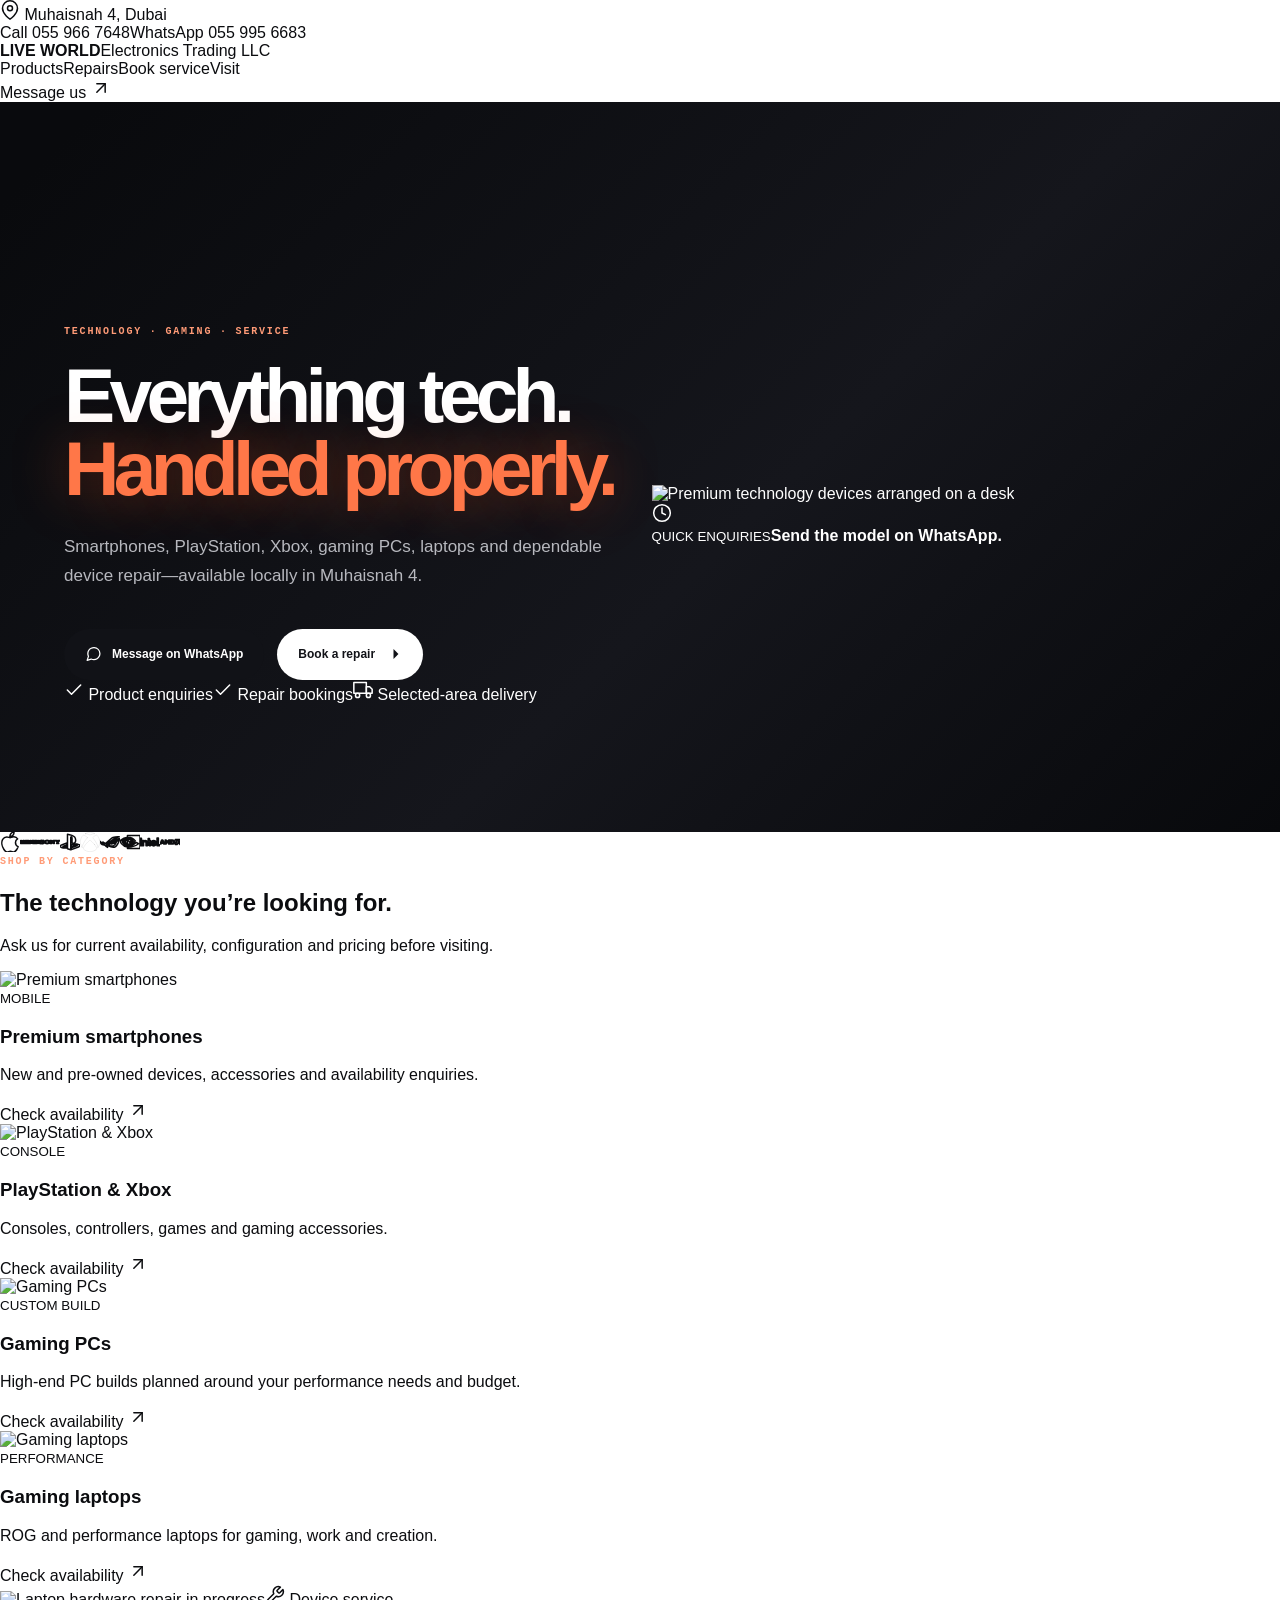
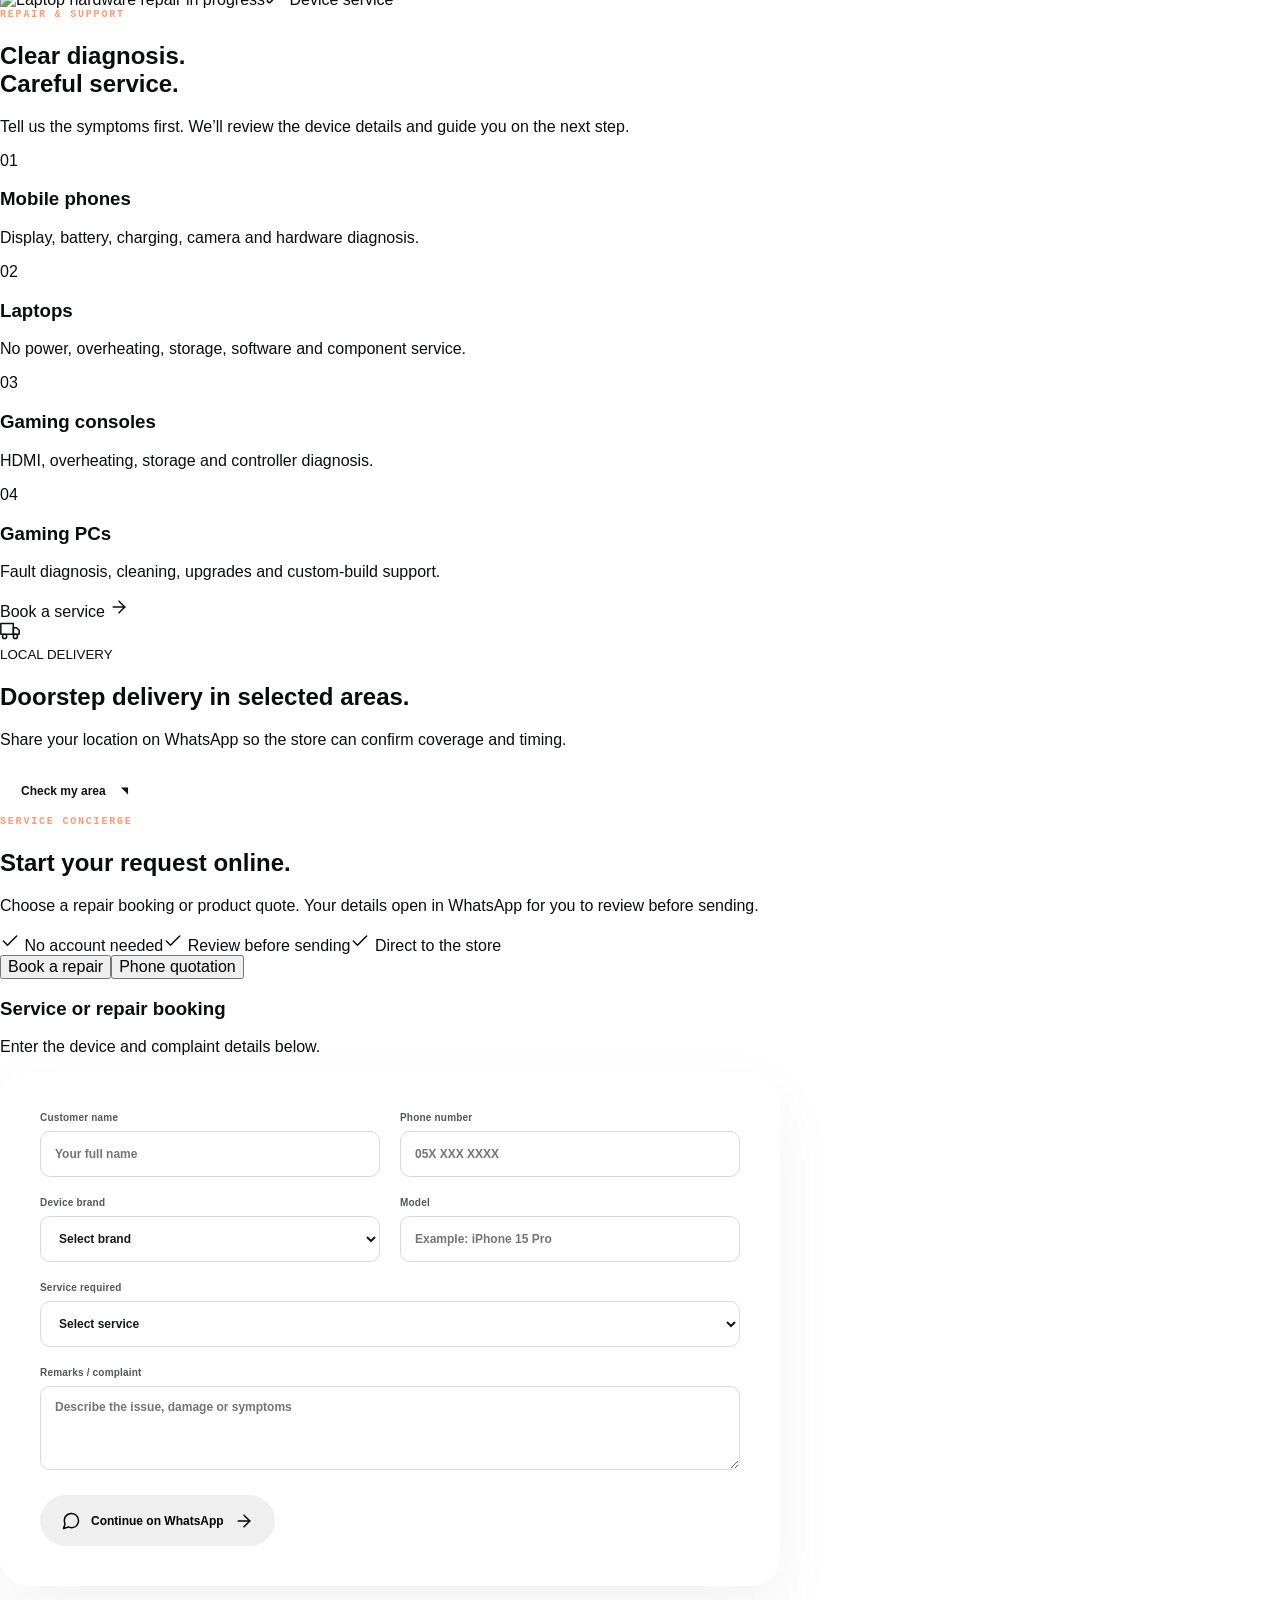
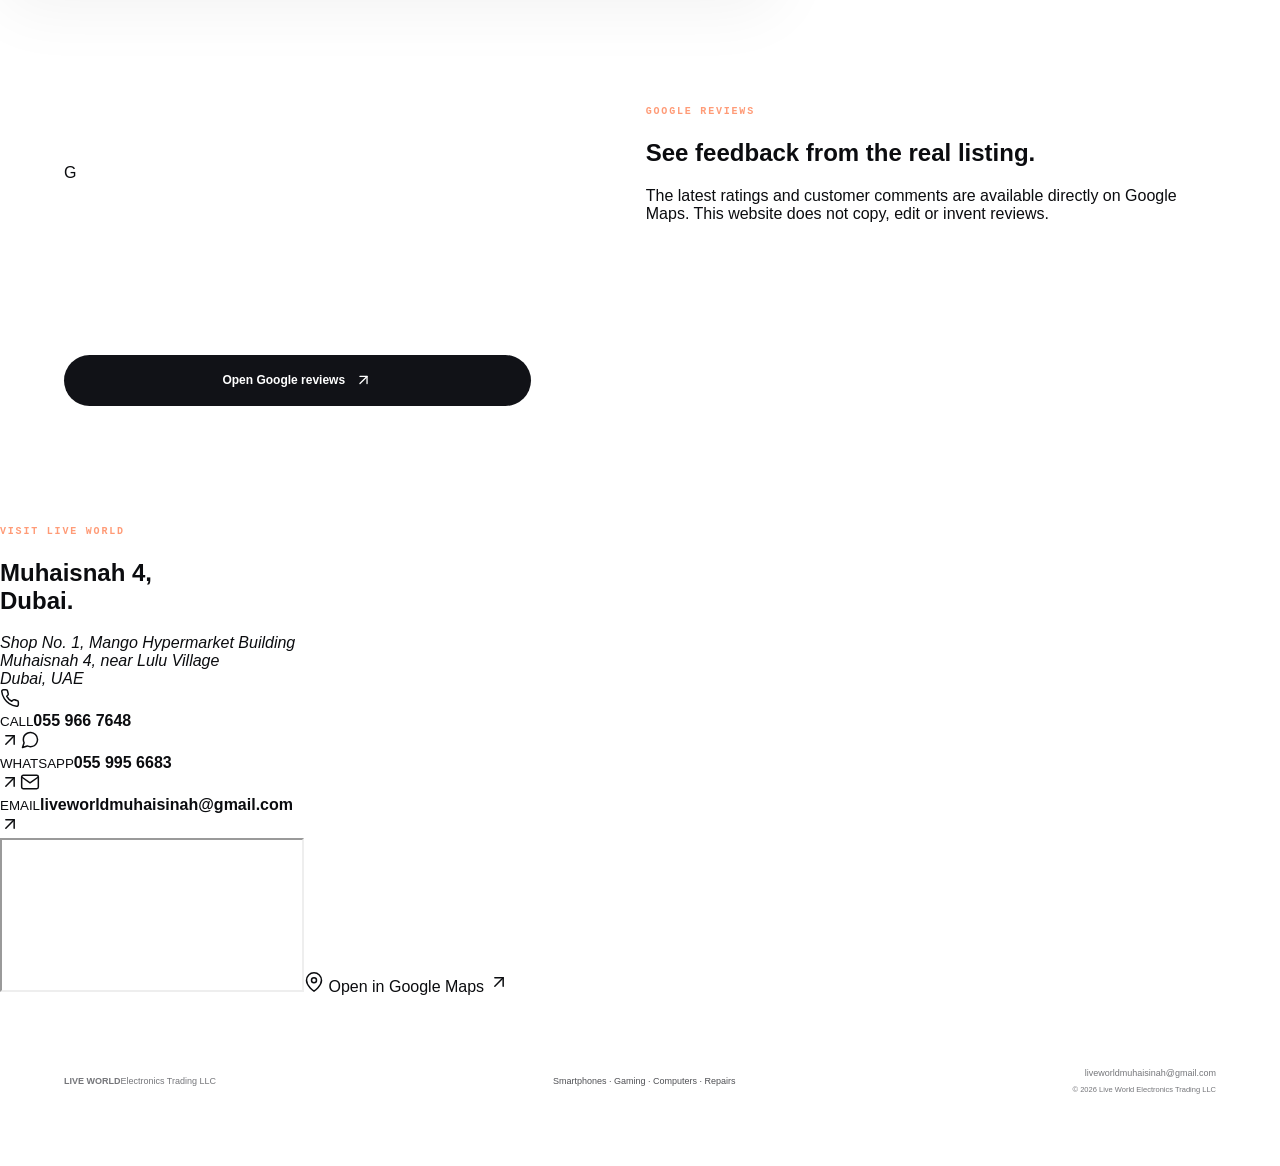
==== commit dc12dd47: "Redesign Live World as a premium storefront" ====
--- a/index.html
+++ b/index.html
@@ -3,12 +3,13 @@
 <head>
 <meta charset="UTF-8" />
 <meta name="viewport" content="width=device-width, initial-scale=1.0" />
-<meta name="description" content="Phones, PlayStation, Xbox, ROG, custom gaming PCs, doorstep delivery and expert device repairs in Muhaisnah 4, Dubai." />
-<title>Live World Electronics Trading LLC | Gaming, Phones & Repairs</title>
-<link rel="stylesheet" href="styles.css?v=20260808d" />
+<meta name="description" content="Smartphones, PlayStation, Xbox, gaming PCs, laptops and device repair services in Muhaisnah 4, Dubai." />
+<meta name="theme-color" content="#ffffff" />
+<title>Live World Electronics | Phones, Gaming & Repairs in Dubai</title>
+<link rel="stylesheet" href="styles.css?v=20260808e" />
 </head>
 <body>
-<main><header class="nav-shell"><a class="logo" href="#top" aria-label="Live World home"><span>LIVE WORLD</span><small>Electronics Trading LLC</small></a><nav aria-label="Main navigation"><a href="#shop">Shop</a><a href="#services">Repairs</a><a href="#booking">Book service</a><a href="#reviews">Reviews</a><a href="#visit">Visit</a></nav><a class="nav-cta" href="https://wa.me/971559956683?text=Hello%20Live%20World%2C%20I%20would%20like%20to%20know%20more%20about%20your%20products%20and%20services." target="_blank" rel="noreferrer"><svg viewBox="0 0 24 24" aria-hidden="true"><path d="M12 2a9.7 9.7 0 0 0-8.4 14.6L2.2 22l5.5-1.4A9.7 9.7 0 1 0 12 2Zm0 17.6a8 8 0 0 1-4.1-1.1l-.3-.2-3.2.8.9-3.1-.2-.3A8 8 0 1 1 12 19.6Zm4.4-6c-.2-.1-1.4-.7-1.6-.8-.2-.1-.4-.1-.6.1-.2.2-.6.8-.8 1-.1.2-.3.2-.5.1-1.4-.7-2.4-1.3-3.3-2.9-.2-.3.2-.3.7-1 .1-.2.1-.3 0-.5l-.7-1.8c-.2-.5-.4-.4-.6-.4h-.5c-.2 0-.5.1-.7.3-.3.3-1 1-1 2.4s1 2.8 1.2 3c.1.2 2.1 3.2 5.1 4.4.7.3 1.3.5 1.7.6.7.2 1.4.2 1.9.1.6-.1 1.4-.6 1.6-1.1.2-.6.2-1 .2-1.1-.1-.2-.3-.3-.5-.4Z"></path></svg> WhatsApp</a></header><section class="hero" id="top"><div class="ambient ambient-orange"></div><div class="ambient ambient-blue"></div><div class="noise"></div><div class="hero-copy"><p class="eyebrow">MUHAISNAH 4 · DUBAI</p><h1>Power your world.<br><span>Play beyond.</span></h1><p>Flagship phones, next-generation gaming, high-end PC builds and expert repairs—all from one trusted local tech destination.</p><div class="hero-actions"><a class="button button-primary" href="https://wa.me/971559956683?text=Hello%20Live%20World%2C%20I%20would%20like%20to%20know%20more%20about%20your%20products%20and%20services." target="_blank" rel="noreferrer"><svg viewBox="0 0 24 24" aria-hidden="true"><path d="M12 2a9.7 9.7 0 0 0-8.4 14.6L2.2 22l5.5-1.4A9.7 9.7 0 1 0 12 2Zm0 17.6a8 8 0 0 1-4.1-1.1l-.3-.2-3.2.8.9-3.1-.2-.3A8 8 0 1 1 12 19.6Zm4.4-6c-.2-.1-1.4-.7-1.6-.8-.2-.1-.4-.1-.6.1-.2.2-.6.8-.8 1-.1.2-.3.2-.5.1-1.4-.7-2.4-1.3-3.3-2.9-.2-.3.2-.3.7-1 .1-.2.1-.3 0-.5l-.7-1.8c-.2-.5-.4-.4-.6-.4h-.5c-.2 0-.5.1-.7.3-.3.3-1 1-1 2.4s1 2.8 1.2 3c.1.2 2.1 3.2 5.1 4.4.7.3 1.3.5 1.7.6.7.2 1.4.2 1.9.1.6-.1 1.4-.6 1.6-1.1.2-.6.2-1 .2-1.1-.1-.2-.3-.3-.5-.4Z"></path></svg> Talk to an expert</a><a class="button button-glass" href="#booking">Book a repair <svg viewBox="0 0 24 24" aria-hidden="true"><path d="M5 12h14M13 6l6 6-6 6"></path></svg></a></div><div class="hero-meta"><span><i></i> Fast WhatsApp replies</span><span>Doorstep delivery in selected areas</span></div></div><div class="hero-rig" aria-label="Gaming PC and smartphone illustration"><div class="rig-tower"><div class="rig-glass"><i></i><i></i><i></i></div><span>LW</span></div><div class="hero-phone"><b></b><div class="phone-light"></div><strong>LIVE<br>WORLD</strong><small>technology · gaming · service</small></div><div class="power-card"><span>RTX</span><strong>BUILT FOR<br>PERFORMANCE</strong></div></div></section><section class="ecosystem" aria-label="Product ecosystem"><p>THE TECH YOU LOVE</p><div><span>PlayStation</span><span>XBOX</span><span>ROG</span><span>CUSTOM PC</span><span>iPhone</span><span>Galaxy</span></div></section><section class="section shop" id="shop"><div class="section-head"><div><p class="eyebrow dark">SHOP THE ECOSYSTEM</p><h2>Built for every<br>kind of player.</h2></div><p>Discover premium mobile, gaming and computing products selected for performance, reliability and everyday use.</p></div><div class="department-grid"><article class="department orange"><div><small>MOBILE</small><h3>Smartphones</h3><p>New and premium devices, trade enquiries and expert advice.</p><a href="https://wa.me/971559956683?text=Hello%20Live%20World%2C%20I%20would%20like%20to%20know%20more%20about%20your%20products%20and%20services.%20I%27m%20interested%20in%20Smartphones." target="_blank" rel="noreferrer">Check availability <svg viewBox="0 0 24 24" aria-hidden="true"><path d="M5 12h14M13 6l6 6-6 6"></path></svg></a></div><div class="department-art mobile-art"><i></i><i></i><i></i></div></article><article class="department blue"><div><small>CONSOLE</small><h3>PlayStation &amp; Xbox</h3><p>Consoles, games, controllers and performance accessories.</p><a href="https://wa.me/971559956683?text=Hello%20Live%20World%2C%20I%20would%20like%20to%20know%20more%20about%20your%20products%20and%20services.%20I%27m%20interested%20in%20PlayStation%20%26%20Xbox." target="_blank" rel="noreferrer">Check availability <svg viewBox="0 0 24 24" aria-hidden="true"><path d="M5 12h14M13 6l6 6-6 6"></path></svg></a></div><div class="department-art console-art"><i></i><i></i><i></i></div></article><article class="department purple"><div><small>PERFORMANCE</small><h3>ROG &amp; gaming laptops</h3><p>High-refresh gaming, powerful laptops and creator machines.</p><a href="https://wa.me/971559956683?text=Hello%20Live%20World%2C%20I%20would%20like%20to%20know%20more%20about%20your%20products%20and%20services.%20I%27m%20interested%20in%20ROG%20%26%20gaming%20laptops." target="_blank" rel="noreferrer">Check availability <svg viewBox="0 0 24 24" aria-hidden="true"><path d="M5 12h14M13 6l6 6-6 6"></path></svg></a></div><div class="department-art laptop-art"><i></i><i></i><i></i></div></article><article class="department green"><div><small>BUILT FOR YOU</small><h3>High-end gaming PCs</h3><p>Custom builds designed around your games, workflow and budget.</p><a href="https://wa.me/971559956683?text=Hello%20Live%20World%2C%20I%20would%20like%20to%20know%20more%20about%20your%20products%20and%20services.%20I%27m%20interested%20in%20High-end%20gaming%20PCs." target="_blank" rel="noreferrer">Check availability <svg viewBox="0 0 24 24" aria-hidden="true"><path d="M5 12h14M13 6l6 6-6 6"></path></svg></a></div><div class="department-art pc-art"><i></i><i></i><i></i></div></article></div></section><section class="services-section" id="services"><div class="services-intro"><p class="eyebrow">PRECISION REPAIR</p><h2>From quick fixes<br>to board-level work.</h2><p>Clear diagnosis, careful workmanship and practical advice for the devices you use every day.</p><a class="button button-primary" href="#booking"><svg viewBox="0 0 24 24" aria-hidden="true"><path d="M14.7 6.3a4 4 0 0 0-5-5L12 4 9 7 6.3 4.3a4 4 0 0 0 5 5L4 16.6V20h3.4l7.3-7.3a4 4 0 0 0 5-5L17 10l-3-3 2.7-2.7Z"></path></svg> Book your device</a></div><div class="service-list"><article><span>01</span><div><h3>Mobile repair</h3><p>Screen, battery, charging, back glass, camera and board-level diagnosis.</p></div><svg viewBox="0 0 24 24" aria-hidden="true"><path d="M5 12h14M13 6l6 6-6 6"></path></svg></article><article><span>02</span><div><h3>Laptop repair</h3><p>No power, overheating, display, keyboard, storage and operating-system support.</p></div><svg viewBox="0 0 24 24" aria-hidden="true"><path d="M5 12h14M13 6l6 6-6 6"></path></svg></article><article><span>03</span><div><h3>Console repair</h3><p>PlayStation and Xbox HDMI, overheating, storage and controller service.</p></div><svg viewBox="0 0 24 24" aria-hidden="true"><path d="M5 12h14M13 6l6 6-6 6"></path></svg></article><article><span>04</span><div><h3>PC service &amp; upgrades</h3><p>Fault finding, cleaning, performance upgrades and custom build support.</p></div><svg viewBox="0 0 24 24" aria-hidden="true"><path d="M5 12h14M13 6l6 6-6 6"></path></svg></article></div></section><section class="delivery-strip"><div class="delivery-icon"><svg viewBox="0 0 24 24" aria-hidden="true"><path d="M3 5h11v11H3V5Zm11 4h4l3 3v4h-7V9ZM7 19a2 2 0 1 0 0-4 2 2 0 0 0 0 4Zm10 0a2 2 0 1 0 0-4 2 2 0 0 0 0 4Z"></path></svg></div><div><p class="eyebrow dark">LOCAL CONVENIENCE</p><h2>Doorstep delivery.</h2><p>Available in selected nearby areas. Share your location on WhatsApp to confirm coverage and delivery timing.</p></div><a class="button button-dark" href="https://wa.me/971559956683?text=Hello%20Live%20World%2C%20please%20check%20doorstep%20delivery%20availability%20for%20my%20area." target="_blank" rel="noreferrer">Check my area <svg viewBox="0 0 24 24" aria-hidden="true"><path d="M5 12h14M13 6l6 6-6 6"></path></svg></a></section><section class="forms-section" id="booking"><div class="forms-head"><p class="eyebrow dark">SERVICE DESK</p><h2>Tell us what<br>your device needs.</h2><p>Complete the form and WhatsApp will open with your details ready to send.</p></div><form class="service-form"><div class="form-title"><span>01</span><div><h3>Book a service or repair</h3><p>For mobiles, laptops, consoles and PCs.</p></div></div><div class="form-grid"><label>Customer name<input required="" placeholder="Your full name" name="name"></label><label>Phone number<input type="tel" required="" placeholder="05X XXX XXXX" name="phone"></label><label>Device brand<select name="brand" required=""><option value="" disabled="" selected="">Select brand</option><option>Apple</option><option>Samsung</option><option>PlayStation</option><option>Xbox</option><option>ASUS / ROG</option><option>HP</option><option>Dell</option><option>Lenovo</option><option>Custom PC</option><option>Other</option></select></label><label>Model<input required="" placeholder="Example: iPhone 15 Pro" name="model"></label><label class="wide">Service needed<select name="service" required=""><option value="" disabled="" selected="">Select service</option><option>Diagnosis</option><option>Screen repair</option><option>Battery / charging</option><option>No power / no display</option><option>Software / data</option><option>Cleaning / overheating</option><option>Upgrade / custom build</option><option>Other</option></select></label><label class="wide">Remarks / complaint<textarea name="remarks" required="" rows="4" placeholder="Describe the issue, damage or symptoms"></textarea></label></div><button class="button button-primary" type="submit"><svg viewBox="0 0 24 24" aria-hidden="true"><path d="M12 2a9.7 9.7 0 0 0-8.4 14.6L2.2 22l5.5-1.4A9.7 9.7 0 1 0 12 2Zm0 17.6a8 8 0 0 1-4.1-1.1l-.3-.2-3.2.8.9-3.1-.2-.3A8 8 0 1 1 12 19.6Zm4.4-6c-.2-.1-1.4-.7-1.6-.8-.2-.1-.4-.1-.6.1-.2.2-.6.8-.8 1-.1.2-.3.2-.5.1-1.4-.7-2.4-1.3-3.3-2.9-.2-.3.2-.3.7-1 .1-.2.1-.3 0-.5l-.7-1.8c-.2-.5-.4-.4-.6-.4h-.5c-.2 0-.5.1-.7.3-.3.3-1 1-1 2.4s1 2.8 1.2 3c.1.2 2.1 3.2 5.1 4.4.7.3 1.3.5 1.7.6.7.2 1.4.2 1.9.1.6-.1 1.4-.6 1.6-1.1.2-.6.2-1 .2-1.1-.1-.2-.3-.3-.5-.4Z"></path></svg> Send booking on WhatsApp</button></form></section><section class="quote-section" id="quote"><div class="quote-visual"><div class="quote-phone one"><i></i><i></i><i></i></div><div class="quote-phone two"><span>LW</span></div><p>YOUR NEXT<br><strong>PHONE</strong></p></div><form class="quote-form"><p class="eyebrow">MOBILE PHONE ENQUIRY</p><h2>Ask for a quote.</h2><p>Tell us the model and configuration you want. We’ll reply with availability and the best current price.</p><div class="form-grid compact"><label>Name<input required="" placeholder="Your name" name="name"></label><label>Phone<input required="" type="tel" placeholder="05X XXX XXXX" name="phone"></label><label>Brand<select name="brand" required=""><option value="" disabled="" selected="">Select brand</option><option>Apple</option><option>Samsung</option><option>Google</option><option>OnePlus</option><option>Other</option></select></label><label>Model<input required="" placeholder="Example: iPhone 17 Pro" name="model"></label><label class="wide">Storage / colour<input placeholder="Example: 256GB, orange" name="variant"></label><label class="wide">Budget / remarks<textarea name="remarks" rows="3" placeholder="New/used preference or any other details"></textarea></label></div><button class="button button-light" type="submit"><svg viewBox="0 0 24 24" aria-hidden="true"><path d="M12 2a9.7 9.7 0 0 0-8.4 14.6L2.2 22l5.5-1.4A9.7 9.7 0 1 0 12 2Zm0 17.6a8 8 0 0 1-4.1-1.1l-.3-.2-3.2.8.9-3.1-.2-.3A8 8 0 1 1 12 19.6Zm4.4-6c-.2-.1-1.4-.7-1.6-.8-.2-.1-.4-.1-.6.1-.2.2-.6.8-.8 1-.1.2-.3.2-.5.1-1.4-.7-2.4-1.3-3.3-2.9-.2-.3.2-.3.7-1 .1-.2.1-.3 0-.5l-.7-1.8c-.2-.5-.4-.4-.6-.4h-.5c-.2 0-.5.1-.7.3-.3.3-1 1-1 2.4s1 2.8 1.2 3c.1.2 2.1 3.2 5.1 4.4.7.3 1.3.5 1.7.6.7.2 1.4.2 1.9.1.6-.1 1.4-.6 1.6-1.1.2-.6.2-1 .2-1.1-.1-.2-.3-.3-.5-.4Z"></path></svg> Request quote</button></form></section><section class="reviews-section" id="reviews"><div class="review-copy"><div class="google-mark"><span>G</span> Google Reviews</div><h2>Real feedback.<br>Direct from Google.</h2><p>Reviewer names, ratings and comments are never invented on this website. Open the verified Google Maps source to see the latest customer feedback.</p><div class="stars"><svg viewBox="0 0 24 24" aria-hidden="true"><path d="m12 2 3.1 6.3 6.9 1-5 4.9 1.2 6.8-6.2-3.2L5.8 21 7 14.2l-5-4.9 6.9-1L12 2Z"></path></svg><svg viewBox="0 0 24 24" aria-hidden="true"><path d="m12 2 3.1 6.3 6.9 1-5 4.9 1.2 6.8-6.2-3.2L5.8 21 7 14.2l-5-4.9 6.9-1L12 2Z"></path></svg><svg viewBox="0 0 24 24" aria-hidden="true"><path d="m12 2 3.1 6.3 6.9 1-5 4.9 1.2 6.8-6.2-3.2L5.8 21 7 14.2l-5-4.9 6.9-1L12 2Z"></path></svg><svg viewBox="0 0 24 24" aria-hidden="true"><path d="m12 2 3.1 6.3 6.9 1-5 4.9 1.2 6.8-6.2-3.2L5.8 21 7 14.2l-5-4.9 6.9-1L12 2Z"></path></svg><svg viewBox="0 0 24 24" aria-hidden="true"><path d="m12 2 3.1 6.3 6.9 1-5 4.9 1.2 6.8-6.2-3.2L5.8 21 7 14.2l-5-4.9 6.9-1L12 2Z"></path></svg></div><a class="button button-dark" href="https://www.google.com/maps/search/?api=1&amp;query=Live+World+Electronics+Trading+LLC+Mango+Hypermarket+Muhaisnah+4+Dubai" target="_blank" rel="noreferrer">Read reviews on Google <svg viewBox="0 0 24 24" aria-hidden="true"><path d="M5 12h14M13 6l6 6-6 6"></path></svg></a><small>Live review cards can be enabled after connecting the official Google Place ID and Places API key.</small></div><div class="review-cards"><article><span>VERIFIED SOURCE</span><h3>Reviews stay current</h3><p>Customers always see feedback from the live Google business listing.</p></article><article><span>YOUR EXPERIENCE</span><h3>Visited Live World?</h3><p>Share an honest review to help local customers choose with confidence.</p><a href="https://www.google.com/maps/search/?api=1&amp;query=Live+World+Electronics+Trading+LLC+Mango+Hypermarket+Muhaisnah+4+Dubai" target="_blank" rel="noreferrer">Write a Google review →</a></article></div></section><section class="map-section" id="visit"><div class="map-copy"><p class="eyebrow dark">FIND THE STORE</p><h2>Live World,<br>Muhaisnah 4.</h2><address>Shop No. 1, Mango Hypermarket Building<br>Muhaisnah 4, Near Lulu Village<br>Dubai, UAE</address><div class="contact-links"><a href="tel:+971559667648">055 966 7648 <small>CALL</small></a><a href="mailto:liveworldmuhaisinah@gmail.com">liveworldmuhaisinah@gmail.com <small>EMAIL</small></a><a href="https://wa.me/971559956683?text=Hello%20Live%20World%2C%20I%20would%20like%20to%20know%20more%20about%20your%20products%20and%20services." target="_blank" rel="noreferrer">055 995 6683 <small>WHATSAPP</small></a></div></div><div class="map-frame"><iframe title="Google Map showing Live World Electronics in Muhaisnah 4" loading="lazy" referrerpolicy="no-referrer-when-downgrade" src="https://www.google.com/maps?q=Live%20World%20Electronics%20Trading%20LLC%20Mango%20Hypermarket%20Muhaisnah%204%20Dubai&amp;output=embed"></iframe><a href="https://www.google.com/maps/search/?api=1&amp;query=Live+World+Electronics+Trading+LLC+Mango+Hypermarket+Muhaisnah+4+Dubai" target="_blank" rel="noreferrer"><svg viewBox="0 0 24 24" aria-hidden="true"><path d="M12 22s7-6.1 7-13a7 7 0 1 0-14 0c0 6.9 7 13 7 13Zm0-10a3 3 0 1 0 0-6 3 3 0 0 0 0 6Z"></path></svg> Open in Google Maps</a></div></section><footer><a class="logo" href="#top"><span>LIVE WORLD</span><small>Electronics Trading LLC</small></a><p>Smartphones · PlayStation · Xbox · ROG · Gaming PCs · Repairs</p><div><a href="mailto:liveworldmuhaisinah@gmail.com">liveworldmuhaisinah@gmail.com</a><small>© 2026 Live World Electronics Trading LLC</small></div></footer><a class="floating-whatsapp" href="https://wa.me/971559956683?text=Hello%20Live%20World%2C%20I%20would%20like%20to%20know%20more%20about%20your%20products%20and%20services." target="_blank" rel="noreferrer" aria-label="Chat with Live World on WhatsApp"><svg viewBox="0 0 24 24" aria-hidden="true"><path d="M12 2a9.7 9.7 0 0 0-8.4 14.6L2.2 22l5.5-1.4A9.7 9.7 0 1 0 12 2Zm0 17.6a8 8 0 0 1-4.1-1.1l-.3-.2-3.2.8.9-3.1-.2-.3A8 8 0 1 1 12 19.6Zm4.4-6c-.2-.1-1.4-.7-1.6-.8-.2-.1-.4-.1-.6.1-.2.2-.6.8-.8 1-.1.2-.3.2-.5.1-1.4-.7-2.4-1.3-3.3-2.9-.2-.3.2-.3.7-1 .1-.2.1-.3 0-.5l-.7-1.8c-.2-.5-.4-.4-.6-.4h-.5c-.2 0-.5.1-.7.3-.3.3-1 1-1 2.4s1 2.8 1.2 3c.1.2 2.1 3.2 5.1 4.4.7.3 1.3.5 1.7.6.7.2 1.4.2 1.9.1.6-.1 1.4-.6 1.6-1.1.2-.6.2-1 .2-1.1-.1-.2-.3-.3-.5-.4Z"></path></svg><span>WhatsApp</span></a></main>
-<script src="script.js?v=20260808d"></script>
+<main><div class="utility-bar"><span><svg stroke="currentColor" fill="none" stroke-width="2" viewBox="0 0 24 24" stroke-linecap="round" stroke-linejoin="round" height="1em" width="1em" xmlns="http://www.w3.org/2000/svg"><path d="M21 10c0 7-9 13-9 13s-9-6-9-13a9 9 0 0 1 18 0z"></path><circle cx="12" cy="10" r="3"></circle></svg> Muhaisnah 4, Dubai</span><div><a href="tel:+971559667648">Call 055 966 7648</a><a href="https://wa.me/971559956683?text=Hello%20Live%20World%2C%20I%20would%20like%20to%20know%20more%20about%20your%20products%20and%20services." target="_blank" rel="noreferrer">WhatsApp 055 995 6683</a></div></div><header class="site-header"><a class="wordmark" href="#top" aria-label="Live World home"><strong>LIVE WORLD</strong><span>Electronics Trading LLC</span></a><nav aria-label="Main navigation"><a href="#products">Products</a><a href="#repairs">Repairs</a><a href="#concierge">Book service</a><a href="#visit">Visit</a></nav><a class="header-action" href="https://wa.me/971559956683?text=Hello%20Live%20World%2C%20I%20would%20like%20to%20know%20more%20about%20your%20products%20and%20services." target="_blank" rel="noreferrer">Message us <svg stroke="currentColor" fill="none" stroke-width="2" viewBox="0 0 24 24" stroke-linecap="round" stroke-linejoin="round" height="1em" width="1em" xmlns="http://www.w3.org/2000/svg"><line x1="7" y1="17" x2="17" y2="7"></line><polyline points="7 7 17 7 17 17"></polyline></svg></a></header><section class="hero" id="top"><div class="hero-ambient hero-ambient-orange"></div><div class="hero-ambient hero-ambient-blue"></div><div class="hero-copy"><p class="eyebrow">TECHNOLOGY · GAMING · SERVICE</p><h1>Everything tech.<br><span>Handled properly.</span></h1><p class="hero-lead">Smartphones, PlayStation, Xbox, gaming PCs, laptops and dependable device repair—available locally in Muhaisnah 4.</p><div class="hero-actions"><a class="button button-dark" href="https://wa.me/971559956683?text=Hello%20Live%20World%2C%20I%20would%20like%20to%20know%20more%20about%20your%20products%20and%20services." target="_blank" rel="noreferrer"><svg stroke="currentColor" fill="none" stroke-width="2" viewBox="0 0 24 24" stroke-linecap="round" stroke-linejoin="round" height="1em" width="1em" xmlns="http://www.w3.org/2000/svg"><path d="M21 11.5a8.38 8.38 0 0 1-.9 3.8 8.5 8.5 0 0 1-7.6 4.7 8.38 8.38 0 0 1-3.8-.9L3 21l1.9-5.7a8.38 8.38 0 0 1-.9-3.8 8.5 8.5 0 0 1 4.7-7.6 8.38 8.38 0 0 1 3.8-.9h.5a8.48 8.48 0 0 1 8 8v.5z"></path></svg> Message on WhatsApp</a><a class="button button-light" href="#concierge">Book a repair <svg stroke="currentColor" fill="none" stroke-width="2" viewBox="0 0 24 24" stroke-linecap="round" stroke-linejoin="round" height="1em" width="1em" xmlns="http://www.w3.org/2000/svg"><line x1="5" y1="12" x2="19" y2="12"></line><polyline points="12 5 19 12 12 19"></polyline></svg></a></div><div class="hero-details"><span><svg stroke="currentColor" fill="none" stroke-width="2" viewBox="0 0 24 24" stroke-linecap="round" stroke-linejoin="round" height="1em" width="1em" xmlns="http://www.w3.org/2000/svg"><polyline points="20 6 9 17 4 12"></polyline></svg> Product enquiries</span><span><svg stroke="currentColor" fill="none" stroke-width="2" viewBox="0 0 24 24" stroke-linecap="round" stroke-linejoin="round" height="1em" width="1em" xmlns="http://www.w3.org/2000/svg"><polyline points="20 6 9 17 4 12"></polyline></svg> Repair bookings</span><span><svg stroke="currentColor" fill="none" stroke-width="2" viewBox="0 0 24 24" stroke-linecap="round" stroke-linejoin="round" height="1em" width="1em" xmlns="http://www.w3.org/2000/svg"><rect x="1" y="3" width="15" height="13"></rect><polygon points="16 8 20 8 23 11 23 16 16 16 16 8"></polygon><circle cx="5.5" cy="18.5" r="2.5"></circle><circle cx="18.5" cy="18.5" r="2.5"></circle></svg> Selected-area delivery</span></div></div><div class="hero-media"><img src="https://images.unsplash.com/photo-1630168567476-cb79a02d3f9d?auto=format&amp;fit=crop&amp;w=1800&amp;q=88" alt="Premium technology devices arranged on a desk"><div class="hero-note"><span><svg stroke="currentColor" fill="none" stroke-width="2" viewBox="0 0 24 24" stroke-linecap="round" stroke-linejoin="round" height="1em" width="1em" xmlns="http://www.w3.org/2000/svg"><circle cx="12" cy="12" r="10"></circle><polyline points="12 6 12 12 16 14"></polyline></svg></span><div><small>QUICK ENQUIRIES</small><strong>Send the model on WhatsApp.</strong></div></div></div></section><section class="logo-strip" aria-label="Technology brands"><svg stroke="currentColor" fill="currentColor" stroke-width="0" role="img" viewBox="0 0 24 24" height="1em" width="1em" xmlns="http://www.w3.org/2000/svg"><title>Apple</title><path d="M12.152 6.896c-.948 0-2.415-1.078-3.96-1.04-2.04.027-3.91 1.183-4.961 3.014-2.117 3.675-.546 9.103 1.519 12.09 1.013 1.454 2.208 3.09 3.792 3.039 1.52-.065 2.09-.987 3.935-.987 1.831 0 2.35.987 3.96.948 1.637-.026 2.676-1.48 3.676-2.948 1.156-1.688 1.636-3.325 1.662-3.415-.039-.013-3.182-1.221-3.22-4.857-.026-3.04 2.48-4.494 2.597-4.559-1.429-2.09-3.623-2.324-4.39-2.376-2-.156-3.675 1.09-4.61 1.09zM15.53 3.83c.843-1.012 1.4-2.427 1.245-3.83-1.207.052-2.662.805-3.532 1.818-.78.896-1.454 2.338-1.273 3.714 1.338.104 2.715-.688 3.559-1.701"></path></svg><svg stroke="currentColor" fill="currentColor" stroke-width="0" role="img" viewBox="0 0 24 24" height="1em" width="1em" xmlns="http://www.w3.org/2000/svg"><title>Samsung</title><path d="M19.8166 10.2808l.0459 2.6934h-.023l-.7793-2.6934h-1.2837v3.3925h.8481l-.0458-2.785h.023l.8366 2.785h1.2264v-3.3925zm-16.149 0l-.6418 3.427h.9284l.4699-3.1175h.0229l.4585 3.1174h.9169l-.6304-3.4269zm5.1805 0l-.424 2.6132h-.023l-.424-2.6132H6.5788l-.0688 3.427h.8596l.023-3.0832h.0114l.573 3.0831h.8711l.5731-3.083h.023l.0228 3.083h.8596l-.0802-3.4269zm-7.2664 2.4527c.0343.0802.0229.1949.0114.2522-.0229.1146-.1031.2292-.3324.2292-.2177 0-.3438-.126-.3438-.3095v-.3323H0v.2636c0 .7679.6074.9971 1.2493.9971.6189 0 1.1346-.2178 1.2149-.7794.0458-.298.0114-.4928 0-.5616-.1605-.722-1.467-.9283-1.5588-1.3295-.0114-.0688-.0114-.1375 0-.1834.023-.1146.1032-.2292.3095-.2292.2063 0 .321.126.321.3095v.2063h.8595v-.2407c0-.745-.6762-.8596-1.1576-.8596-.6074 0-1.1117.2063-1.2034.7564-.023.149-.0344.2866.0114.4585.1376.7106 1.364.9169 1.5358 1.3524m11.152 0c.0343.0803.0228.1834.0114.2522-.023.1146-.1032.2292-.3324.2292-.2178 0-.3438-.126-.3438-.3095v-.3323h-.917v.2636c0 .7564.596.9857 1.2379.9857.6189 0 1.1232-.2063 1.2034-.7794.0459-.298.0115-.4814 0-.5616-.1375-.7106-1.4327-.9284-1.5243-1.318-.0115-.0688-.0115-.1376 0-.1835.0229-.1146.1031-.2292.3094-.2292.1948 0 .321.126.321.3095v.2063h.848v-.2407c0-.745-.6647-.8596-1.146-.8596-.6075 0-1.1004.1948-1.192.7564-.023.149-.023.2866.0114.4585.1376.7106 1.341.9054 1.513 1.3524m2.8882.4585c.2407 0 .3094-.1605.3323-.2522.0115-.0343.0115-.0917.0115-.126v-2.533h.871v2.4642c0 .0688 0 .1948-.0114.2292-.0573.6419-.5616.8482-1.192.8482-.6303 0-1.1346-.2063-1.192-.8482 0-.0344-.0114-.1604-.0114-.2292v-2.4642h.871v2.533c0 .0458 0 .0916.0115.126 0 .0917.0688.2522.3095.2522m7.1518-.0344c.2522 0 .3324-.1605.3553-.2522.0115-.0343.0115-.0917.0115-.126v-.4929h-.3553v-.5043H24v.917c0 .0687 0 .1145-.0115.2292-.0573.6303-.596.8481-1.2034.8481-.6075 0-1.1461-.2178-1.2034-.8481-.0115-.1147-.0115-.1605-.0115-.2293v-1.444c0-.0574.0115-.172.0115-.2293.0802-.6419.596-.8482 1.2034-.8482s1.1347.2063 1.2034.8482c.0115.1031.0115.2292.0115.2292v.1146h-.8596v-.1948s0-.0803-.0115-.1261c-.0114-.0802-.0802-.2521-.3438-.2521-.2521 0-.321.1604-.3438.2521-.0115.0458-.0115.1032-.0115.1605v1.5702c0 .0458 0 .0916.0115.126 0 .0917.0917.2522.3323.2522"></path></svg><svg stroke="currentColor" fill="currentColor" stroke-width="0" role="img" viewBox="0 0 24 24" height="1em" width="1em" xmlns="http://www.w3.org/2000/svg"><title>Sony</title><path d="M8.5505 9.8881c.921 0 1.6574.2303 2.2209.7423.3848.3485.5999.8454.5939 1.3665a1.9081 1.9081 0 0 1-.5939 1.3726c-.5272.4848-1.3483.7423-2.221.7423-.8725 0-1.6785-.2575-2.2148-.7423-.3908-.3485-.609-.8484-.603-1.3726 0-.518.2182-1.015.603-1.3665.5-.4545 1.3847-.7423 2.2149-.7423zm.003 3.6692c.4606 0 .8878-.1606 1.1878-.4575.2999-.2999.4332-.6605.4332-1.1029 0-.4242-.1484-.821-.4333-1.1029-.2938-.2908-.7332-.4545-1.1877-.4545s-.8938.1637-1.1907.4545c-.2848.2818-.4333.6787-.4333 1.103-.006.409.1485.806.4333 1.1029.2969.2939.7332.4575 1.1907.4575zm-4.8418-1.9665c.1605.0424.315.094.4666.1636a1.352 1.352 0 0 1 .3787.2576c.197.206.309.4817.306.7665a.9643.9643 0 0 1-.3787.7788 2.0662 2.0662 0 0 1-.709.3485 3.7231 3.7231 0 0 1-1.1938.1697c-.352 0-.5467-.0406-.8138-.0962l-.077-.016c-.294-.0666-.5817-.1575-.8575-.2787a.0695.0695 0 0 0-.0424-.0121c-.0454 0-.0818.0394-.0818.0848v.203H.1212v-1.4786h.5242a.7559.7559 0 0 0 .1363.418c.2121.2607.4394.3607.6575.4395.3666.1212.7514.1848 1.1362.1969.5526 0 .8756-.134.9455-.163l.009-.0037.0062-.0023c.0616-.0226.3119-.1143.3119-.3916 0-.2743-.2338-.334-.387-.373l-.022-.0058c-.1708-.046-.562-.0872-.9897-.1323l-.1526-.016c-.4848-.0515-.9696-.1273-1.1968-.1758-.4977-.1097-.6942-.2917-.816-.4045l-.0082-.0076A1.0192 1.0192 0 0 1 0 11.1608c0-.497.3394-.797.7575-.9817.4454-.2.9756-.288 1.4392-.288.8211.0031 1.4877.2697 1.727.394.097.0515.1455-.0121.1455-.0606v-.1484h.5272v1.2876h-.4727a.9056.9056 0 0 0-.2939-.4909 1.289 1.289 0 0 0-.297-.1787c-.3968-.1667-.821-.2515-1.2513-.2455-.4423 0-.8665.085-1.0786.2153-.1333.0818-.2.1848-.2.306 0 .1727.1454.2424.2182.2636.1967.0597.6328.103.972.1369.0736.0073.1426.0142.2036.0206.3272.0334 1.012.1243 1.315.2zm18.1673-.9966v-.4787H24v.4696h-.4757c-.1727 0-.2424.0334-.3727.1788l-1.4271 1.63a.098.098 0 0 0-.0182.0698v.7423a1.106 1.106 0 0 0 .0121.103.1496.1496 0 0 0 .1.0909.9368.9368 0 0 0 .1303.009h.4848v.4698h-2.5724v-.4697h.4606a.9343.9343 0 0 0 .1302-.0091.1627.1627 0 0 0 .1031-.091.5626.5626 0 0 0 .009-.1v-.7422c0-.0242 0-.0242-.0333-.0636a606.7592 606.7592 0 0 0-1.4119-1.6028c-.0758-.0788-.2061-.2061-.406-.2061h-.4576v-.4696h2.5876v.4696h-.3121c-.0697 0-.1182.0697-.0576.1455 0 0 .8696 1.0392.8787 1.0513.0091.0122.0152.0122.0273.003.0121-.009.8938-1.0453.8999-1.0543a.0912.0912 0 0 0-.0182-.1273.1095.1095 0 0 0-.0606-.0182zm-6.284-.0031h.4848c.2212 0 .2606.0848.2636.2909l.0273 1.5664-2.5815-2.324H11.944v.4697h.412c.297 0 .3182.1636.3182.309v2.2138c.0004.1285.0009.295-.1818.295h-.506v.4667h2.1634v-.4697h-.5273c-.212 0-.2211-.097-.2242-.303v-1.8816l2.9724 2.6511h.7575l-.0394-2.9966c.003-.218.0182-.2908.2424-.2908h.4726v-.4697H15.595Z"></path></svg><svg stroke="currentColor" fill="currentColor" stroke-width="0" role="img" viewBox="0 0 24 24" height="1em" width="1em" xmlns="http://www.w3.org/2000/svg"><title>PlayStation</title><path d="M8.984 2.596v17.547l3.915 1.261V6.688c0-.69.304-1.151.794-.991.636.18.76.814.76 1.505v5.875c2.441 1.193 4.362-.002 4.362-3.152 0-3.237-1.126-4.675-4.438-5.827-1.307-.448-3.728-1.186-5.39-1.502zm4.656 16.241l6.296-2.275c.715-.258.826-.625.246-.818-.586-.192-1.637-.139-2.357.123l-4.205 1.5V14.98l.24-.085s1.201-.42 2.913-.615c1.696-.18 3.785.03 5.437.661 1.848.601 2.04 1.472 1.576 2.072-.465.6-1.622 1.036-1.622 1.036l-8.544 3.107V18.86zM1.807 18.6c-1.9-.545-2.214-1.668-1.352-2.32.801-.586 2.16-1.052 2.16-1.052l5.615-2.013v2.313L4.205 17c-.705.271-.825.632-.239.826.586.195 1.637.15 2.343-.12L8.247 17v2.074c-.12.03-.256.044-.39.073-1.939.331-3.996.196-6.038-.479z"></path></svg><svg stroke="currentColor" fill="currentColor" stroke-width="0" viewBox="0 0 512 512" height="1em" width="1em" xmlns="http://www.w3.org/2000/svg"><title>Xbox</title><path d="M369.9 318.2c44.3 54.3 64.7 98.8 54.4 118.7-7.9 15.1-56.7 44.6-92.6 55.9-29.6 9.3-68.4 13.3-100.4 10.2-38.2-3.7-76.9-17.4-110.1-39C93.3 445.8 87 438.3 87 423.4c0-29.9 32.9-82.3 89.2-142.1 32-33.9 76.5-73.7 81.4-72.6 9.4 2.1 84.3 75.1 112.3 109.5zM188.6 143.8c-29.7-26.9-58.1-53.9-86.4-63.4-15.2-5.1-16.3-4.8-28.7 8.1-29.2 30.4-53.5 79.7-60.3 122.4-5.4 34.2-6.1 43.8-4.2 60.5 5.6 50.5 17.3 85.4 40.5 120.9 9.5 14.6 12.1 17.3 9.3 9.9-4.2-11-.3-37.5 9.5-64 14.3-39 53.9-112.9 120.3-194.4zm311.6 63.5C483.3 127.3 432.7 77 425.6 77c-7.3 0-24.2 6.5-36 13.9-23.3 14.5-41 31.4-64.3 52.8C367.7 197 427.5 283.1 448.2 346c6.8 20.7 9.7 41.1 7.4 52.3-1.7 8.5-1.7 8.5 1.4 4.6 6.1-7.7 19.9-31.3 25.4-43.5 7.4-16.2 15-40.2 18.6-58.7 4.3-22.5 3.9-70.8-.8-93.4zM141.3 43C189 40.5 251 77.5 255.6 78.4c.7.1 10.4-4.2 21.6-9.7 63.9-31.1 94-25.8 107.4-25.2-63.9-39.3-152.7-50-233.9-11.7-23.4 11.1-24 11.9-9.4 11.2z"></path></svg><svg stroke="currentColor" fill="currentColor" stroke-width="0" role="img" viewBox="0 0 24 24" height="1em" width="1em" xmlns="http://www.w3.org/2000/svg"><title>Republic of Gamers</title><path d="M21.3906 5.5833c-1.3467.0115-3.4338.19541-5.9375.97657-1.6024.49851-3.916 2.74203-8.22459 6.90823-.56973.3204-2.67017-.8912-3.88085-1.461 0 0 1.9929 3.1699 2.70507 4.0957 1.06825 1.46 3.02735 2.3145 3.02735 2.3145-.17804-.1781-1.53019-1.6029-1.92188-2.4219-.24926-.3917.03418-.9624 1.95703-2.3867C10.86 12.3268 17.0569 7.09358 23.0391 5.66924c0 0-.601-.09488-1.6485-.08593V5.5833ZM24 7.7708c-2.0653.21366-4.06.81878-5.9473 1.70899C14.2783 11.2602 7.9043 15.8177 7.9043 15.8177c.28486.178.5706.3556.85546.498 3.06234 1.3531 7.58484 2.1716 8.43944 1.8867 2.3858-.7833 5.056-5.8026 5.875-8.1172 0 0-2.4933.9968-5.0215 2.1719-2.1009.9971-4.414 2.1368-4.414 2.1368l5.875-1.7813s-1.5676 3.7036-3.6328 4.1309c-2.0653.4273-5.6973-1.0332-5.6973-1.0332.2849-.2493 4.1302-3.0629 13.1035-6.73051.3917-.28487.6417-.74608.7129-1.20898V7.7708ZM0 11.2942c.35608.9615.8194 1.8525 1.35352 2.7071.64094.819 3.27477 1.4952 3.63086 1.5664C3.34638 14.4282 0 11.2942 0 11.2942Z"></path></svg><svg stroke="currentColor" fill="currentColor" stroke-width="0" role="img" viewBox="0 0 24 24" height="1em" width="1em" xmlns="http://www.w3.org/2000/svg"><title>NVIDIA</title><path d="M8.948 8.798v-1.43a6.7 6.7 0 0 1 .424-.018c3.922-.124 6.493 3.374 6.493 3.374s-2.774 3.851-5.75 3.851c-.398 0-.787-.062-1.158-.185v-4.346c1.528.185 1.837.857 2.747 2.385l2.04-1.714s-1.492-1.952-4-1.952a6.016 6.016 0 0 0-.796.035m0-4.735v2.138l.424-.027c5.45-.185 9.01 4.47 9.01 4.47s-4.08 4.964-8.33 4.964c-.37 0-.733-.035-1.095-.097v1.325c.3.035.61.062.91.062 3.957 0 6.82-2.023 9.593-4.408.459.371 2.34 1.263 2.73 1.652-2.633 2.208-8.772 3.984-12.253 3.984-.335 0-.653-.018-.971-.053v1.864H24V4.063zm0 10.326v1.131c-3.657-.654-4.673-4.46-4.673-4.46s1.758-1.944 4.673-2.262v1.237H8.94c-1.528-.186-2.73 1.245-2.73 1.245s.68 2.412 2.739 3.11M2.456 10.9s2.164-3.197 6.5-3.533V6.201C4.153 6.59 0 10.653 0 10.653s2.35 6.802 8.948 7.42v-1.237c-4.84-.6-6.492-5.936-6.492-5.936z"></path></svg><svg stroke="currentColor" fill="currentColor" stroke-width="0" role="img" viewBox="0 0 24 24" height="1em" width="1em" xmlns="http://www.w3.org/2000/svg"><title>Intel</title><path d="M20.42 7.345v9.18h1.651v-9.18zM0 7.475v1.737h1.737V7.474zm9.78.352v6.053c0 .513.044.945.13 1.292.087.34.235.618.44.828.203.21.475.359.803.451.334.093.754.136 1.255.136h.216v-1.533c-.24 0-.445-.012-.593-.037a.672.672 0 0 1-.39-.173.693.693 0 0 1-.173-.377 4.002 4.002 0 0 1-.037-.606v-2.182h1.193v-1.416h-1.193V7.827zm-3.505 2.312c-.396 0-.76.08-1.082.241-.327.161-.6.384-.822.668l-.087.117v-.902H2.658v6.256h1.639v-3.214c.018-.588.16-1.02.433-1.299.29-.297.642-.445 1.044-.445.476 0 .841.149 1.082.433.235.284.359.686.359 1.2v3.324h1.663V12.97c.006-.89-.229-1.595-.686-2.09-.458-.495-1.1-.742-1.917-.742zm10.065.006a3.252 3.252 0 0 0-2.306.946c-.29.29-.525.637-.692 1.033a3.145 3.145 0 0 0-.254 1.273c0 .452.08.878.241 1.274.161.395.39.742.674 1.032.284.29.637.526 1.045.693.408.173.86.26 1.342.26 1.397 0 2.262-.637 2.782-1.23l-1.187-.904c-.248.297-.841.699-1.583.699-.464 0-.847-.105-1.138-.321a1.588 1.588 0 0 1-.593-.872l-.019-.056h4.915v-.587c0-.451-.08-.872-.235-1.267a3.393 3.393 0 0 0-.661-1.033 3.013 3.013 0 0 0-1.02-.692 3.345 3.345 0 0 0-1.311-.248zm-16.297.118v6.256h1.651v-6.256zm16.278 1.286c1.132 0 1.664.797 1.664 1.255l-3.32.006c0-.458.525-1.255 1.656-1.261zm7.073 3.814a.606.606 0 0 0-.606.606.606.606 0 0 0 .606.606.606.606 0 0 0 .606-.606.606.606 0 0 0-.606-.606zm-.008.105a.5.5 0 0 1 .002 0 .5.5 0 0 1 .5.501.5.5 0 0 1-.5.5.5.5 0 0 1-.5-.5.5.5 0 0 1 .498-.5zm-.233.155v.699h.13v-.285h.093l.173.285h.136l-.18-.297a.191.191 0 0 0 .118-.056c.03-.03.05-.074.05-.136 0-.068-.02-.117-.063-.154-.037-.038-.105-.056-.185-.056zm.13.099h.154c.019 0 .037.006.056.012a.064.064 0 0 1 .037.031c.013.013.012.031.012.056a.124.124 0 0 1-.012.055.164.164 0 0 1-.037.031c-.019.006-.037.013-.056.013h-.154Z"></path></svg><svg stroke="currentColor" fill="currentColor" stroke-width="0" role="img" viewBox="0 0 24 24" height="1em" width="1em" xmlns="http://www.w3.org/2000/svg"><title>AMD</title><path d="M18.324 9.137l1.559 1.56h2.556v2.557L24 14.814V9.137zM2 9.52l-2 4.96h1.309l.37-.982H3.9l.408.982h1.338L3.432 9.52zm4.209 0v4.955h1.238v-3.092l1.338 1.562h.188l1.338-1.556v3.091h1.238V9.52H10.47l-1.592 1.845L7.287 9.52zm6.283 0v4.96h2.057c1.979 0 2.88-1.046 2.88-2.472 0-1.36-.937-2.488-2.747-2.488zm1.237.91h.792c1.17 0 1.63.711 1.63 1.57 0 .728-.372 1.572-1.616 1.572h-.806zm-10.985.273l.791 1.932H2.008zm17.137.307l-1.604 1.603v2.25h2.246l1.604-1.607h-2.246z"></path></svg></section><section class="products section-shell" id="products"><div class="section-heading centered"><p class="eyebrow">SHOP BY CATEGORY</p><h2>The technology you’re looking for.</h2><p>Ask us for current availability, configuration and pricing before visiting.</p></div><div class="product-grid"><article class="product-card product-phone"><img src="https://images.unsplash.com/photo-1671899635938-6160ec1f81fd?auto=format&amp;fit=crop&amp;w=1200&amp;q=86" alt="Premium smartphones" loading="lazy"><div class="product-shade"></div><div class="product-copy"><small>MOBILE</small><h3>Premium smartphones</h3><p>New and pre-owned devices, accessories and availability enquiries.</p><a href="https://wa.me/971559956683?text=Hello%20Live%20World%2C%20please%20share%20availability%20and%20pricing%20for%20Premium%20smartphones." target="_blank" rel="noreferrer">Check availability <svg stroke="currentColor" fill="none" stroke-width="2" viewBox="0 0 24 24" stroke-linecap="round" stroke-linejoin="round" height="1em" width="1em" xmlns="http://www.w3.org/2000/svg"><line x1="7" y1="17" x2="17" y2="7"></line><polyline points="7 7 17 7 17 17"></polyline></svg></a></div></article><article class="product-card product-console"><img src="https://images.unsplash.com/photo-1630526959191-d1a0a71bf926?auto=format&amp;fit=crop&amp;w=1200&amp;q=86" alt="PlayStation &amp; Xbox" loading="lazy"><div class="product-shade"></div><div class="product-copy"><small>CONSOLE</small><h3>PlayStation &amp; Xbox</h3><p>Consoles, controllers, games and gaming accessories.</p><a href="https://wa.me/971559956683?text=Hello%20Live%20World%2C%20please%20share%20availability%20and%20pricing%20for%20PlayStation%20%26%20Xbox." target="_blank" rel="noreferrer">Check availability <svg stroke="currentColor" fill="none" stroke-width="2" viewBox="0 0 24 24" stroke-linecap="round" stroke-linejoin="round" height="1em" width="1em" xmlns="http://www.w3.org/2000/svg"><line x1="7" y1="17" x2="17" y2="7"></line><polyline points="7 7 17 7 17 17"></polyline></svg></a></div></article><article class="product-card product-pc"><img src="https://images.unsplash.com/photo-1626218174358-7769486c4b79?auto=format&amp;fit=crop&amp;w=1400&amp;q=86" alt="Gaming PCs" loading="lazy"><div class="product-shade"></div><div class="product-copy"><small>CUSTOM BUILD</small><h3>Gaming PCs</h3><p>High-end PC builds planned around your performance needs and budget.</p><a href="https://wa.me/971559956683?text=Hello%20Live%20World%2C%20please%20share%20availability%20and%20pricing%20for%20Gaming%20PCs." target="_blank" rel="noreferrer">Check availability <svg stroke="currentColor" fill="none" stroke-width="2" viewBox="0 0 24 24" stroke-linecap="round" stroke-linejoin="round" height="1em" width="1em" xmlns="http://www.w3.org/2000/svg"><line x1="7" y1="17" x2="17" y2="7"></line><polyline points="7 7 17 7 17 17"></polyline></svg></a></div></article><article class="product-card product-laptop"><img src="https://images.unsplash.com/photo-1684127987312-43455fd95925?auto=format&amp;fit=crop&amp;w=1400&amp;q=86" alt="Gaming laptops" loading="lazy"><div class="product-shade"></div><div class="product-copy"><small>PERFORMANCE</small><h3>Gaming laptops</h3><p>ROG and performance laptops for gaming, work and creation.</p><a href="https://wa.me/971559956683?text=Hello%20Live%20World%2C%20please%20share%20availability%20and%20pricing%20for%20Gaming%20laptops." target="_blank" rel="noreferrer">Check availability <svg stroke="currentColor" fill="none" stroke-width="2" viewBox="0 0 24 24" stroke-linecap="round" stroke-linejoin="round" height="1em" width="1em" xmlns="http://www.w3.org/2000/svg"><line x1="7" y1="17" x2="17" y2="7"></line><polyline points="7 7 17 7 17 17"></polyline></svg></a></div></article></div></section><section class="repair-section" id="repairs"><div class="repair-media"><img src="https://images.unsplash.com/photo-1721333089073-215a56fd710c?auto=format&amp;fit=crop&amp;w=1400&amp;q=86" alt="Laptop hardware repair in progress" loading="lazy"><span><svg stroke="currentColor" fill="none" stroke-width="2" viewBox="0 0 24 24" stroke-linecap="round" stroke-linejoin="round" height="1em" width="1em" xmlns="http://www.w3.org/2000/svg"><path d="M14.7 6.3a1 1 0 0 0 0 1.4l1.6 1.6a1 1 0 0 0 1.4 0l3.77-3.77a6 6 0 0 1-7.94 7.94l-6.91 6.91a2.12 2.12 0 0 1-3-3l6.91-6.91a6 6 0 0 1 7.94-7.94l-3.76 3.76z"></path></svg> Device service</span></div><div class="repair-copy"><p class="eyebrow">REPAIR &amp; SUPPORT</p><h2>Clear diagnosis.<br>Careful service.</h2><p class="repair-intro">Tell us the symptoms first. We’ll review the device details and guide you on the next step.</p><div class="repair-list"><article><span>01</span><div><h3>Mobile phones</h3><p>Display, battery, charging, camera and hardware diagnosis.</p></div></article><article><span>02</span><div><h3>Laptops</h3><p>No power, overheating, storage, software and component service.</p></div></article><article><span>03</span><div><h3>Gaming consoles</h3><p>HDMI, overheating, storage and controller diagnosis.</p></div></article><article><span>04</span><div><h3>Gaming PCs</h3><p>Fault diagnosis, cleaning, upgrades and custom-build support.</p></div></article></div><a class="text-link" href="#concierge">Book a service <svg stroke="currentColor" fill="none" stroke-width="2" viewBox="0 0 24 24" stroke-linecap="round" stroke-linejoin="round" height="1em" width="1em" xmlns="http://www.w3.org/2000/svg"><line x1="5" y1="12" x2="19" y2="12"></line><polyline points="12 5 19 12 12 19"></polyline></svg></a></div></section><section class="delivery-band"><div class="delivery-symbol"><svg stroke="currentColor" fill="none" stroke-width="2" viewBox="0 0 24 24" stroke-linecap="round" stroke-linejoin="round" height="1em" width="1em" xmlns="http://www.w3.org/2000/svg"><rect x="1" y="3" width="15" height="13"></rect><polygon points="16 8 20 8 23 11 23 16 16 16 16 8"></polygon><circle cx="5.5" cy="18.5" r="2.5"></circle><circle cx="18.5" cy="18.5" r="2.5"></circle></svg></div><div><small>LOCAL DELIVERY</small><h2>Doorstep delivery in selected areas.</h2><p>Share your location on WhatsApp so the store can confirm coverage and timing.</p></div><a class="button button-light" href="https://wa.me/971559956683?text=Hello%20Live%20World%2C%20please%20check%20doorstep%20delivery%20availability%20for%20my%20location." target="_blank" rel="noreferrer">Check my area <svg stroke="currentColor" fill="none" stroke-width="2" viewBox="0 0 24 24" stroke-linecap="round" stroke-linejoin="round" height="1em" width="1em" xmlns="http://www.w3.org/2000/svg"><line x1="7" y1="17" x2="17" y2="7"></line><polyline points="7 7 17 7 17 17"></polyline></svg></a></section><section class="concierge-section" id="concierge"><div class="concierge-intro"><p class="eyebrow">SERVICE CONCIERGE</p><h2>Start your request online.</h2><p>Choose a repair booking or product quote. Your details open in WhatsApp for you to review before sending.</p><div class="concierge-points"><span><svg stroke="currentColor" fill="none" stroke-width="2" viewBox="0 0 24 24" stroke-linecap="round" stroke-linejoin="round" height="1em" width="1em" xmlns="http://www.w3.org/2000/svg"><polyline points="20 6 9 17 4 12"></polyline></svg> No account needed</span><span><svg stroke="currentColor" fill="none" stroke-width="2" viewBox="0 0 24 24" stroke-linecap="round" stroke-linejoin="round" height="1em" width="1em" xmlns="http://www.w3.org/2000/svg"><polyline points="20 6 9 17 4 12"></polyline></svg> Review before sending</span><span><svg stroke="currentColor" fill="none" stroke-width="2" viewBox="0 0 24 24" stroke-linecap="round" stroke-linejoin="round" height="1em" width="1em" xmlns="http://www.w3.org/2000/svg"><polyline points="20 6 9 17 4 12"></polyline></svg> Direct to the store</span></div></div><div class="concierge-card"><div class="form-tabs" role="tablist" aria-label="Choose request type"><button role="tab" aria-selected="true" class="active" type="button">Book a repair</button><button role="tab" aria-selected="false" class="" type="button">Phone quotation</button></div><div class="form-heading"><h3>Service or repair booking</h3><p>Enter the device and complaint details below.</p></div><form class="concierge-form service-form"><div class="form-grid"><label>Customer name<input autocomplete="name" required="" placeholder="Your full name" name="name"></label><label>Phone number<input autocomplete="tel" required="" placeholder="05X XXX XXXX" type="tel" name="phone"></label><label>Device brand<select name="brand" required=""><option value="" disabled="" selected="">Select brand</option><option>Apple</option><option>Samsung</option><option>PlayStation</option><option>Xbox</option><option>ASUS / ROG</option><option>HP</option><option>Dell</option><option>Lenovo</option><option>Custom PC</option><option>Other</option></select></label><label>Model<input required="" placeholder="Example: iPhone 15 Pro" name="model"></label><label class="wide">Service required<select name="service" required=""><option value="" disabled="" selected="">Select service</option><option>Device diagnosis</option><option>Screen repair</option><option>Battery or charging</option><option>No power or no display</option><option>Software or data</option><option>Cleaning or overheating</option><option>Upgrade or custom build</option><option>Other</option></select></label><label class="wide">Remarks / complaint<textarea name="remarks" required="" rows="4" placeholder="Describe the issue, damage or symptoms"></textarea></label></div><button class="button button-whatsapp" type="submit"><svg stroke="currentColor" fill="none" stroke-width="2" viewBox="0 0 24 24" stroke-linecap="round" stroke-linejoin="round" height="1em" width="1em" xmlns="http://www.w3.org/2000/svg"><path d="M21 11.5a8.38 8.38 0 0 1-.9 3.8 8.5 8.5 0 0 1-7.6 4.7 8.38 8.38 0 0 1-3.8-.9L3 21l1.9-5.7a8.38 8.38 0 0 1-.9-3.8 8.5 8.5 0 0 1 4.7-7.6 8.38 8.38 0 0 1 3.8-.9h.5a8.48 8.48 0 0 1 8 8v.5z"></path></svg> Continue on WhatsApp <svg stroke="currentColor" fill="none" stroke-width="2" viewBox="0 0 24 24" stroke-linecap="round" stroke-linejoin="round" height="1em" width="1em" xmlns="http://www.w3.org/2000/svg"><line x1="5" y1="12" x2="19" y2="12"></line><polyline points="12 5 19 12 12 19"></polyline></svg></button></form><form class="concierge-form quote-form" hidden><div class="form-grid"><label>Customer name<input autocomplete="name" required="" placeholder="Your full name" name="name"></label><label>Phone number<input autocomplete="tel" required="" placeholder="05X XXX XXXX" type="tel" name="phone"></label><label>Preferred brand<select name="brand" required=""><option value="" disabled="" selected="">Select brand</option><option>Apple</option><option>Samsung</option><option>Google</option><option>OnePlus</option><option>Other</option></select></label><label>Model<input required="" placeholder="Example: iPhone 17 Pro" name="model"></label><label class="wide">Storage / colour<input placeholder="Example: 256GB, orange" name="variant"></label><label class="wide">Budget / remarks<textarea name="remarks" rows="4" placeholder="New or used preference and any other details"></textarea></label></div><button class="button button-whatsapp" type="submit"><svg stroke="currentColor" fill="none" stroke-width="2" viewBox="0 0 24 24" stroke-linecap="round" stroke-linejoin="round" height="1em" width="1em" xmlns="http://www.w3.org/2000/svg"><path d="M21 11.5a8.38 8.38 0 0 1-.9 3.8 8.5 8.5 0 0 1-7.6 4.7 8.38 8.38 0 0 1-3.8-.9L3 21l1.9-5.7a8.38 8.38 0 0 1-.9-3.8 8.5 8.5 0 0 1 4.7-7.6 8.38 8.38 0 0 1 3.8-.9h.5a8.48 8.48 0 0 1 8 8v.5z"></path></svg> Request on WhatsApp <svg stroke="currentColor" fill="none" stroke-width="2" viewBox="0 0 24 24" stroke-linecap="round" stroke-linejoin="round" height="1em" width="1em" xmlns="http://www.w3.org/2000/svg"><line x1="5" y1="12" x2="19" y2="12"></line><polyline points="12 5 19 12 12 19"></polyline></svg></button></form></div></section><section class="reviews-section" id="reviews"><div class="reviews-mark">G</div><div><p class="eyebrow">GOOGLE REVIEWS</p><h2>See feedback from the real listing.</h2><p>The latest ratings and customer comments are available directly on Google Maps. This website does not copy, edit or invent reviews.</p></div><a class="button button-dark" href="https://www.google.com/maps/search/?api=1&amp;query=Live+World+Electronics+Trading+LLC+Mango+Hypermarket+Muhaisnah+4+Dubai" target="_blank" rel="noreferrer">Open Google reviews <svg stroke="currentColor" fill="none" stroke-width="2" viewBox="0 0 24 24" stroke-linecap="round" stroke-linejoin="round" height="1em" width="1em" xmlns="http://www.w3.org/2000/svg"><line x1="7" y1="17" x2="17" y2="7"></line><polyline points="7 7 17 7 17 17"></polyline></svg></a></section><section class="visit-section" id="visit"><div class="visit-copy"><p class="eyebrow">VISIT LIVE WORLD</p><h2>Muhaisnah 4,<br>Dubai.</h2><address>Shop No. 1, Mango Hypermarket Building<br>Muhaisnah 4, near Lulu Village<br>Dubai, UAE</address><div class="contact-list"><a href="tel:+971559667648"><svg stroke="currentColor" fill="none" stroke-width="2" viewBox="0 0 24 24" stroke-linecap="round" stroke-linejoin="round" height="1em" width="1em" xmlns="http://www.w3.org/2000/svg"><path d="M22 16.92v3a2 2 0 0 1-2.18 2 19.79 19.79 0 0 1-8.63-3.07 19.5 19.5 0 0 1-6-6 19.79 19.79 0 0 1-3.07-8.67A2 2 0 0 1 4.11 2h3a2 2 0 0 1 2 1.72 12.84 12.84 0 0 0 .7 2.81 2 2 0 0 1-.45 2.11L8.09 9.91a16 16 0 0 0 6 6l1.27-1.27a2 2 0 0 1 2.11-.45 12.84 12.84 0 0 0 2.81.7A2 2 0 0 1 22 16.92z"></path></svg><div><small>CALL</small><strong>055 966 7648</strong></div><svg stroke="currentColor" fill="none" stroke-width="2" viewBox="0 0 24 24" stroke-linecap="round" stroke-linejoin="round" height="1em" width="1em" xmlns="http://www.w3.org/2000/svg"><line x1="7" y1="17" x2="17" y2="7"></line><polyline points="7 7 17 7 17 17"></polyline></svg></a><a href="https://wa.me/971559956683?text=Hello%20Live%20World%2C%20I%20would%20like%20to%20know%20more%20about%20your%20products%20and%20services." target="_blank" rel="noreferrer"><svg stroke="currentColor" fill="none" stroke-width="2" viewBox="0 0 24 24" stroke-linecap="round" stroke-linejoin="round" height="1em" width="1em" xmlns="http://www.w3.org/2000/svg"><path d="M21 11.5a8.38 8.38 0 0 1-.9 3.8 8.5 8.5 0 0 1-7.6 4.7 8.38 8.38 0 0 1-3.8-.9L3 21l1.9-5.7a8.38 8.38 0 0 1-.9-3.8 8.5 8.5 0 0 1 4.7-7.6 8.38 8.38 0 0 1 3.8-.9h.5a8.48 8.48 0 0 1 8 8v.5z"></path></svg><div><small>WHATSAPP</small><strong>055 995 6683</strong></div><svg stroke="currentColor" fill="none" stroke-width="2" viewBox="0 0 24 24" stroke-linecap="round" stroke-linejoin="round" height="1em" width="1em" xmlns="http://www.w3.org/2000/svg"><line x1="7" y1="17" x2="17" y2="7"></line><polyline points="7 7 17 7 17 17"></polyline></svg></a><a href="mailto:liveworldmuhaisinah@gmail.com"><svg stroke="currentColor" fill="none" stroke-width="2" viewBox="0 0 24 24" stroke-linecap="round" stroke-linejoin="round" height="1em" width="1em" xmlns="http://www.w3.org/2000/svg"><path d="M4 4h16c1.1 0 2 .9 2 2v12c0 1.1-.9 2-2 2H4c-1.1 0-2-.9-2-2V6c0-1.1.9-2 2-2z"></path><polyline points="22,6 12,13 2,6"></polyline></svg><div><small>EMAIL</small><strong>liveworldmuhaisinah@gmail.com</strong></div><svg stroke="currentColor" fill="none" stroke-width="2" viewBox="0 0 24 24" stroke-linecap="round" stroke-linejoin="round" height="1em" width="1em" xmlns="http://www.w3.org/2000/svg"><line x1="7" y1="17" x2="17" y2="7"></line><polyline points="7 7 17 7 17 17"></polyline></svg></a></div></div><div class="map-card"><iframe title="Google Map showing Live World Electronics in Muhaisnah 4" loading="lazy" referrerpolicy="no-referrer-when-downgrade" src="https://www.google.com/maps?q=Live%20World%20Electronics%20Trading%20LLC%20Mango%20Hypermarket%20Muhaisnah%204%20Dubai&amp;output=embed"></iframe><a href="https://www.google.com/maps/search/?api=1&amp;query=Live+World+Electronics+Trading+LLC+Mango+Hypermarket+Muhaisnah+4+Dubai" target="_blank" rel="noreferrer"><svg stroke="currentColor" fill="none" stroke-width="2" viewBox="0 0 24 24" stroke-linecap="round" stroke-linejoin="round" height="1em" width="1em" xmlns="http://www.w3.org/2000/svg"><path d="M21 10c0 7-9 13-9 13s-9-6-9-13a9 9 0 0 1 18 0z"></path><circle cx="12" cy="10" r="3"></circle></svg> Open in Google Maps <svg stroke="currentColor" fill="none" stroke-width="2" viewBox="0 0 24 24" stroke-linecap="round" stroke-linejoin="round" height="1em" width="1em" xmlns="http://www.w3.org/2000/svg"><line x1="7" y1="17" x2="17" y2="7"></line><polyline points="7 7 17 7 17 17"></polyline></svg></a></div></section><footer><a class="wordmark footer-wordmark" href="#top"><strong>LIVE WORLD</strong><span>Electronics Trading LLC</span></a><p>Smartphones · Gaming · Computers · Repairs</p><div><a href="mailto:liveworldmuhaisinah@gmail.com">liveworldmuhaisinah@gmail.com</a><small>© 2026 Live World Electronics Trading LLC</small></div></footer><a class="floating-whatsapp" href="https://wa.me/971559956683?text=Hello%20Live%20World%2C%20I%20would%20like%20to%20know%20more%20about%20your%20products%20and%20services." target="_blank" rel="noreferrer" aria-label="Message Live World on WhatsApp"><svg stroke="currentColor" fill="none" stroke-width="2" viewBox="0 0 24 24" stroke-linecap="round" stroke-linejoin="round" height="1em" width="1em" xmlns="http://www.w3.org/2000/svg"><path d="M21 11.5a8.38 8.38 0 0 1-.9 3.8 8.5 8.5 0 0 1-7.6 4.7 8.38 8.38 0 0 1-3.8-.9L3 21l1.9-5.7a8.38 8.38 0 0 1-.9-3.8 8.5 8.5 0 0 1 4.7-7.6 8.38 8.38 0 0 1 3.8-.9h.5a8.48 8.48 0 0 1 8 8v.5z"></path></svg><span>WhatsApp</span></a></main>
+<script src="script.js?v=20260808e" defer></script>
 </body>
 </html>
--- a/styles.css
+++ b/styles.css
@@ -1,133 +1,19 @@
 
 
-:root {
-  --ink: #151515;
-  --muted: #6e6e73;
-  --line: #dedede;
-  --surface: #f5f5f7;
-  --orange: #f15a24;
-  --orange-dark: #c83e0c;
-  --green: #22a95b;
-}
-
-* { box-sizing: border-box; }
-html { scroll-behavior: smooth; }
-body { margin: 0; color: var(--ink); background: #fff; font-family: -apple-system, BlinkMacSystemFont, "Segoe UI", Arial, sans-serif; }
-a { color: inherit; text-decoration: none; }
-button, a { -webkit-tap-highlight-color: transparent; }
-
-.nav-shell { height: 76px; max-width: 1280px; margin: auto; padding: 0 36px; display: flex; align-items: center; justify-content: space-between; gap: 28px; background: rgba(255,255,255,.88); backdrop-filter: blur(18px); position: relative; z-index: 10; }
-.logo { display: inline-flex; flex-direction: column; line-height: 1; min-width: max-content; }
-.logo-word { color: var(--orange); font-size: 20px; font-weight: 850; letter-spacing: -.06em; transform: skew(-7deg); }
-.logo small { margin-top: 4px; font-size: 8.5px; letter-spacing: .055em; text-transform: uppercase; color: #363636; font-weight: 650; }
-.nav-shell nav { display: flex; gap: 34px; color: #4c4c4c; font-size: 13px; font-weight: 550; }
-.nav-shell nav a { transition: color .2s; }
-.nav-shell nav a:hover { color: var(--orange); }
-.nav-whatsapp { display: inline-flex; align-items: center; gap: 8px; padding: 10px 17px; border-radius: 999px; background: #edf9f1; color: #167e42; font-size: 12px; font-weight: 700; }
-.nav-whatsapp svg, .primary-button svg, .white-button svg, .floating-whatsapp svg { width: 18px; height: 18px; fill: currentColor; }
-
-.hero { min-height: 720px; overflow: hidden; display: grid; grid-template-columns: 1fr 1fr; background: linear-gradient(135deg, #fff 0%, #fafafa 58%, #f2f2f4 100%); }
-.hero-copy { padding: 128px 54px 100px max(7vw, 36px); position: relative; z-index: 2; }
-.eyebrow { margin: 0 0 21px; color: var(--orange); font-family: ui-monospace, SFMono-Regular, Consolas, monospace; font-size: 10px; line-height: 1.4; font-weight: 650; letter-spacing: .19em; }
-.hero h1 { margin: 0 0 28px; font-size: clamp(54px, 6vw, 91px); letter-spacing: -.078em; line-height: .94; font-weight: 690; }
-.hero h1 span { color: var(--orange); }
-.hero-lead { max-width: 550px; margin: 0; color: var(--muted); font-size: 18px; line-height: 1.65; letter-spacing: -.015em; }
-.hero-actions { margin-top: 38px; display: flex; align-items: center; gap: 24px; flex-wrap: wrap; }
-.primary-button { min-height: 52px; display: inline-flex; align-items: center; justify-content: center; gap: 10px; padding: 0 23px; border-radius: 999px; background: var(--green); color: #fff; font-size: 13px; font-weight: 700; box-shadow: 0 10px 30px rgba(34,169,91,.2); transition: transform .2s, box-shadow .2s; }
-.primary-button:hover { transform: translateY(-2px); box-shadow: 0 14px 34px rgba(34,169,91,.28); }
-.text-button { font-size: 13px; font-weight: 650; }
-.text-button span { margin-left: 6px; color: var(--orange); }
-.availability { margin: 21px 0 0; display: flex; align-items: center; gap: 8px; color: #888; font-size: 11px; }
-.availability i { width: 7px; height: 7px; border-radius: 50%; background: var(--green); box-shadow: 0 0 0 4px #e4f7eb; }
-
-.hero-stage { position: relative; min-height: 620px; perspective: 1000px; }
-.glow { position: absolute; width: 540px; height: 540px; border-radius: 50%; top: 90px; left: 50%; transform: translateX(-48%); background: radial-gradient(circle at 50% 45%, #fff 0 18%, #ffe1d5 44%, #f5f5f7 71%); filter: blur(1px); }
-.phone { position: absolute; border-radius: 48px; box-shadow: 0 45px 80px rgba(0,0,0,.2), inset 0 0 0 2px rgba(255,255,255,.5); }
-.phone-back { width: 248px; height: 500px; left: 21%; top: 150px; transform: rotate(-10deg); background: linear-gradient(145deg, #fb6f3e, #b92f08); border: 8px solid #e75b28; }
-.phone-front { width: 252px; height: 510px; left: 47%; top: 102px; transform: rotate(7deg); padding: 52px 24px; overflow: hidden; color: #fff; background: linear-gradient(145deg, #1d1f24, #030303); border: 7px solid #252525; }
-.phone-front::after { content: ""; position: absolute; inset: 8px; border-radius: 38px; border: 1px solid rgba(255,255,255,.16); }
-.camera-grid { padding: 16px; width: 118px; display: grid; grid-template-columns: 1fr 1fr; gap: 7px; }
-.camera-grid i { width: 39px; height: 39px; border-radius: 50%; display: block; background: radial-gradient(circle, #17202b 0 31%, #86909b 34% 41%, #0c1117 44% 100%); border: 2px solid #f0845c; }
-.camera-grid i:last-child { grid-column: 2; }
-.device-mark { position: absolute; inset: 0; display: grid; place-items: center; color: rgba(255,255,255,.34); font-size: 32px; font-weight: 750; }
-.island { position: absolute; width: 86px; height: 24px; background: #000; border-radius: 20px; top: 16px; left: 50%; transform: translateX(-50%); z-index: 3; }
-.screen-orb { position: absolute; border-radius: 50%; filter: blur(2px); }
-.screen-orb.one { width: 270px; height: 270px; top: 50px; left: 10px; background: radial-gradient(circle at 30% 30%, #f5b29a, #ef5721 45%, #741800 76%); }
-.screen-orb.two { width: 330px; height: 330px; bottom: -115px; right: -150px; background: radial-gradient(circle at 35% 35%, #f7865b, #341006 62%); opacity: .78; }
-.phone-front strong, .phone-front small { position: relative; z-index: 2; display: block; }
-.phone-front strong { margin-top: 255px; font-size: 25px; letter-spacing: -.04em; }
-.phone-front small { margin-top: 6px; color: rgba(255,255,255,.68); }
-.floating-chip { position: absolute; z-index: 3; padding: 10px 14px; background: rgba(255,255,255,.87); backdrop-filter: blur(14px); border: 1px solid rgba(255,255,255,.8); box-shadow: 0 12px 30px rgba(0,0,0,.08); border-radius: 999px; font-size: 11px; font-weight: 700; }
-.chip-one { top: 135px; left: 8%; }.chip-two { top: 370px; right: 9%; }.chip-three { bottom: 70px; left: 24%; }
-
-.trust-strip { max-width: 1280px; margin: auto; min-height: 118px; padding: 26px 7vw; display: grid; grid-template-columns: repeat(4, 1fr); border-bottom: 1px solid var(--line); }
-.trust-strip > div { display: flex; align-items: center; gap: 13px; padding: 0 22px; border-right: 1px solid var(--line); }
-.trust-strip > div:last-child { border: 0; }
-.trust-strip > div > span { width: 31px; height: 31px; flex: 0 0 auto; display: grid; place-items: center; border-radius: 50%; background: #fff3ee; color: var(--orange); font-size: 12px; font-weight: 800; }
-.trust-strip p { margin: 0; display: flex; flex-direction: column; }
-.trust-strip strong { font-size: 12px; }.trust-strip small { margin-top: 4px; color: #8b8b8f; font-size: 10px; }
-
-.section { padding: 120px max(7vw, 36px); }
-.section-intro { max-width: 710px; margin-bottom: 52px; }
-.section-intro.centered { margin-left: auto; margin-right: auto; text-align: center; }
-.section-intro h2, .repair-copy h2, .visit-copy h2, .cta-banner h2 { margin: 0; font-size: clamp(39px, 4vw, 62px); font-weight: 650; letter-spacing: -.065em; line-height: 1.03; }
-.section-intro > p:last-child { max-width: 580px; margin: 20px auto 0; color: var(--muted); line-height: 1.65; }
-.products { background: var(--surface); }
-.product-grid { max-width: 1180px; margin: auto; display: grid; grid-template-columns: 1fr 1fr; gap: 18px; }
-.product-card { min-height: 365px; padding: 42px; border-radius: 30px; display: grid; grid-template-columns: 1fr 1fr; overflow: hidden; position: relative; background: #fff; }
-.product-copy { z-index: 2; }
-.product-copy h3 { margin: 0 0 11px; font-size: 28px; letter-spacing: -.045em; }
-.product-copy p { max-width: 220px; margin: 0; color: var(--muted); font-size: 13px; line-height: 1.6; }
-.product-copy a { display: inline-block; margin-top: 26px; color: #303034; font-size: 12px; font-weight: 700; }
-.product-copy a span { color: var(--orange); margin-left: 5px; }
-.product-art { position: relative; height: 100%; display: grid; place-items: center; }
-.phone-card { background: linear-gradient(145deg, #fff 45%, #ffddd0); }
-.game-card { color: #fff; background: linear-gradient(145deg, #222 15%, #030303); }.game-card .product-copy p { color: #aaa; }.game-card .product-copy a { color: #fff; }
-.computer-card { background: linear-gradient(145deg, #fff 38%, #dce8ff); }
-.accessory-card { background: linear-gradient(145deg, #fff 35%, #e6e6e6); }
-.mini-phone { width: 137px; height: 265px; border-radius: 28px; transform: rotate(8deg); background: linear-gradient(150deg, #ff7d4d, #9f2b08); border: 6px solid #f16737; box-shadow: 15px 20px 45px rgba(132,48,17,.25); }
-.mini-phone span { width: 32px; height: 32px; border-radius: 50%; display: inline-block; margin: 10px -4px 0 8px; background: radial-gradient(circle, #111 0 42%, #60656b 46% 54%, #111 58%); }
-.mini-controller { width: 210px; height: 121px; border-radius: 48% 48% 38% 38%; transform: rotate(-10deg); position: relative; background: linear-gradient(#fafafa, #c7c7c7); box-shadow: 12px 22px 40px #0008; }
-.mini-controller::after, .mini-controller::before { content: ""; position: absolute; background: #333; width: 44px; height: 13px; top: 51px; border-radius: 5px; }.mini-controller::before { left: 38px; }.mini-controller::after { left: 54px; transform: rotate(90deg); }
-.mini-controller i, .mini-controller b { position: absolute; width: 14px; height: 14px; border-radius: 50%; background: var(--orange); right: 52px; top: 42px; }.mini-controller i + i { right: 36px; top: 58px; }.mini-controller b { background: #222; right: 78px; top: 72px; }.mini-controller b + b { right: 102px; }
-.mini-laptop { width: 225px; height: 145px; border: 7px solid #202328; border-radius: 8px; background: linear-gradient(145deg, #202f59, #79a1ff); box-shadow: 15px 22px 35px #7894bd55; transform: rotate(-5deg); }.mini-laptop span { position: absolute; width: 270px; height: 12px; left: -22px; bottom: -16px; border-radius: 2px 2px 12px 12px; background: #aeb6c1; }
-.mini-watch { width: 115px; height: 135px; border: 6px solid #555; border-radius: 29px; background: radial-gradient(circle at 55% 36%, #ff8154, #180b07 55%); box-shadow: 15px 20px 36px #0003; transform: rotate(6deg); }.mini-watch::before, .mini-watch::after { content: ""; position: absolute; left: 28px; width: 58px; height: 102px; background: #363636; z-index: -1; }.mini-watch::before { top: -86px; border-radius: 22px 22px 4px 4px; }.mini-watch::after { bottom: -86px; border-radius: 4px 4px 22px 22px; }
-
-.repair-section { padding: 120px max(7vw, 36px); display: grid; grid-template-columns: .95fr 1.05fr; gap: clamp(60px, 9vw, 150px); align-items: center; }
-.repair-art { min-height: 550px; position: relative; border-radius: 38px; display: grid; place-items: center; overflow: hidden; background: radial-gradient(circle at 48% 42%, #fff 0 12%, #ffe0d4 42%, #f4f4f5 70%); }
-.repair-device { width: 236px; height: 464px; border: 9px solid #1a1a1c; border-radius: 42px; background: linear-gradient(145deg, #111, #2e2e31); box-shadow: 28px 32px 60px rgba(0,0,0,.24); transform: rotate(-7deg); position: relative; overflow: hidden; }
-.repair-notch { position: absolute; width: 79px; height: 23px; background: #050505; border-radius: 20px; top: 12px; left: 50%; transform: translateX(-50%); }
-.repair-pulse { position: absolute; inset: 0; display: grid; place-items: center; }.repair-pulse i { width: 94px; height: 94px; border: 1px solid #f47749; border-radius: 50%; box-shadow: 0 0 0 34px #f4774920, 0 0 0 70px #f4774910; }.repair-pulse b { width: 19px; height: 19px; position: absolute; border-radius: 50%; background: var(--orange); }
-.repair-badge { position: absolute; right: 28px; bottom: 29px; min-width: 190px; padding: 17px 20px; display: flex; flex-direction: column; border-radius: 17px; background: rgba(255,255,255,.9); box-shadow: 0 15px 35px #0002; backdrop-filter: blur(12px); }.repair-badge strong { font-size: 13px; }.repair-badge small { margin-top: 5px; color: var(--muted); font-size: 10px; }
-.repair-copy .eyebrow { margin-bottom: 18px; }.section-lead { max-width: 550px; margin: 25px 0 0; color: var(--muted); font-size: 15px; line-height: 1.75; }
-.repair-list { max-width: 570px; margin: 32px 0 36px; display: grid; grid-template-columns: 1fr 1fr; gap: 12px 24px; }.repair-list span { display: flex; align-items: center; gap: 10px; color: #454549; font-size: 12px; }.repair-list i { width: 21px; height: 21px; display: grid; place-items: center; border-radius: 50%; background: #fff0eb; color: var(--orange); font-style: normal; font-size: 9px; font-weight: 800; }
-.dark-button { min-height: 49px; display: inline-flex; align-items: center; gap: 25px; padding: 0 22px; border-radius: 999px; background: #171719; color: #fff; font-size: 12px; font-weight: 700; }.dark-button span { color: #ff8960; font-size: 17px; }
-
-.experience { background: #111; color: #fff; }.experience .section-intro { max-width: 800px; }.experience-grid { max-width: 1150px; margin: 0 auto; display: grid; grid-template-columns: repeat(3, 1fr); gap: 1px; background: #333; }.experience-grid article { min-height: 270px; padding: 39px; background: #111; }.experience-grid span { font: 600 10px ui-monospace, SFMono-Regular, Consolas, monospace; color: var(--orange); }.experience-grid h3 { margin: 54px 0 15px; font-size: 20px; letter-spacing: -.03em; }.experience-grid p { margin: 0; color: #9c9ca1; font-size: 12px; line-height: 1.75; }
-
-.visit-section { padding: 120px max(7vw, 36px); display: grid; grid-template-columns: 1fr 1fr; gap: clamp(55px, 8vw, 130px); align-items: center; background: var(--orange); color: #fff; }.eyebrow.light { color: #ffe1d7; }.visit-copy address { margin: 28px 0 32px; color: #fff3ef; font-style: normal; font-size: 15px; line-height: 1.7; }.contact-row { padding: 24px 0; border-top: 1px solid #ffffff3d; border-bottom: 1px solid #ffffff3d; display: flex; gap: 50px; flex-wrap: wrap; }.contact-row a { display: flex; flex-direction: column; }.contact-row small { color: #ffd4c5; font: 600 9px ui-monospace, SFMono-Regular, Consolas, monospace; letter-spacing: .13em; }.contact-row strong { margin-top: 6px; font-size: 14px; }.visit-actions { margin-top: 31px; display: flex; gap: 12px; flex-wrap: wrap; }.white-button, .outline-button { min-height: 49px; display: inline-flex; align-items: center; justify-content: center; gap: 9px; padding: 0 20px; border-radius: 999px; font-size: 12px; font-weight: 700; }.white-button { color: var(--orange-dark); background: #fff; }.outline-button { border: 1px solid #ffffff80; }
-.map-card { height: 480px; border-radius: 34px; overflow: hidden; position: relative; background: #f2efe9; box-shadow: 0 30px 60px #8d210a55; }.map-grid { position: absolute; inset: 0; background-image: linear-gradient(#dad5ce 1px, transparent 1px), linear-gradient(90deg, #dad5ce 1px, transparent 1px); background-size: 49px 49px; transform: rotate(9deg) scale(1.3); }.road { position: absolute; background: #fff; border: 1px solid #dadada; border-radius: 20px; }.road-one { width: 620px; height: 65px; left: -100px; top: 190px; transform: rotate(-28deg); }.road-two { width: 580px; height: 48px; left: 70px; top: 190px; transform: rotate(62deg); }.location-pin { width: 58px; height: 58px; display: grid; place-items: center; position: absolute; left: 52%; top: 43%; transform: translate(-50%,-50%) rotate(-45deg); border-radius: 50% 50% 50% 5px; background: var(--orange); box-shadow: 0 14px 30px #7a220b55; }.location-pin i { width: 20px; height: 20px; border: 5px solid #fff; border-radius: 50%; }.location-label { min-width: 155px; padding: 14px 18px; position: absolute; left: 52%; top: 59%; transform: translateX(-50%); border-radius: 14px; display: flex; flex-direction: column; color: #222; background: #fff; box-shadow: 0 12px 35px #0002; }.location-label strong { font-size: 13px; }.location-label small { margin-top: 4px; color: #7f7f83; font-size: 10px; }
-
-.cta-banner { padding: 90px max(7vw, 36px); display: flex; align-items: center; justify-content: space-between; gap: 50px; background: #f7f7f8; }.cta-banner h2 { font-size: clamp(38px, 4vw, 58px); }.cta-banner p:last-child { max-width: 580px; margin: 17px 0 0; color: var(--muted); line-height: 1.65; }.cta-banner .primary-button { flex: 0 0 auto; }
-footer { max-width: 1280px; min-height: 160px; margin: auto; padding: 38px 36px; display: flex; align-items: center; justify-content: space-between; gap: 35px; color: #8a8a8e; font-size: 10px; }footer p { margin: 0; }footer > p:nth-child(2) { color: #555; }
-.floating-whatsapp { display: none; }
-
-@media (max-width: 920px) {
-  .hero { grid-template-columns: 1fr; }.hero-copy { padding-top: 94px; padding-bottom: 40px; text-align: center; }.hero-lead { margin: auto; }.hero-actions { justify-content: center; }.availability { justify-content: center; }.hero-stage { min-height: 570px; }.glow { top: 40px; }.phone-back { left: calc(50% - 205px); top: 100px; }.phone-front { left: calc(50% - 45px); top: 58px; }
-  .trust-strip { grid-template-columns: 1fr 1fr; }.trust-strip > div { min-height: 70px; }.trust-strip > div:nth-child(2) { border-right: 0; }
-  .repair-section, .visit-section { grid-template-columns: 1fr; }.repair-art { max-width: 650px; width: 100%; margin: auto; }.repair-copy { max-width: 700px; }.map-card { height: 400px; }
-  .experience-grid { grid-template-columns: 1fr; background: #333; }.experience-grid article { min-height: 210px; }.experience-grid h3 { margin-top: 30px; }
-}
-
-@media (max-width: 680px) {
-  .nav-shell { height: 68px; padding: 0 19px; }.nav-shell nav { display: none; }.nav-whatsapp { padding: 9px 13px; }.logo-word { font-size: 17px; }
-  .hero { min-height: auto; }.hero-copy { padding: 78px 20px 25px; }.hero h1 { font-size: 55px; }.hero-lead { max-width: 370px; font-size: 15px; }.hero-actions { flex-direction: column; gap: 17px; }.hero-stage { min-height: 455px; transform: scale(.82); transform-origin: top center; margin-bottom: -75px; }.glow { width: 460px; height: 460px; }.phone-back { width: 212px; height: 426px; left: calc(50% - 180px); }.phone-front { width: 216px; height: 436px; left: calc(50% - 22px); }.phone-front strong { margin-top: 220px; }.chip-one { left: 0; }.chip-two { right: -2%; }
-  .trust-strip { padding: 18px 20px; }.trust-strip > div { padding: 6px; }.trust-strip small { display: none; }
-  .section, .repair-section, .visit-section { padding: 84px 20px; }.section-intro { margin-bottom: 35px; }.section-intro h2, .repair-copy h2, .visit-copy h2 { font-size: 40px; }
-  .product-grid { grid-template-columns: 1fr; }.product-card { min-height: 315px; padding: 29px; }.product-copy h3 { font-size: 25px; }.mini-controller { transform: scale(.78) rotate(-10deg); }.mini-laptop { transform: scale(.78) rotate(-5deg); }.mini-phone { transform: scale(.82) rotate(8deg); }.mini-watch { transform: scale(.8) rotate(6deg); }
-  .repair-art { min-height: 430px; }.repair-device { transform: scale(.78) rotate(-7deg); }.repair-badge { right: 16px; bottom: 18px; }.repair-list { grid-template-columns: 1fr; }
-  .contact-row { flex-direction: column; gap: 18px; }.map-card { height: 330px; }.cta-banner { padding: 72px 20px; display: block; }.cta-banner .primary-button { margin-top: 30px; }
-  footer { padding: 38px 20px 110px; flex-direction: column; align-items: flex-start; }.floating-whatsapp { height: 53px; display: flex; align-items: center; gap: 9px; position: fixed; z-index: 20; right: 16px; bottom: 16px; padding: 0 20px; border-radius: 999px; color: #fff; background: var(--green); box-shadow: 0 15px 35px #0c6d3650; font-size: 12px; font-weight: 750; }
-}
-
-@media (prefers-reduced-motion: reduce) { html { scroll-behavior: auto; } * { transition: none !important; } }
+:root { --ink:#0b0c0f; --paper:#f4f3ef; --orange:#ff5a1f; --blue:#3d6cff; --green:#19a85b; --muted:#77787d; --line:#dededb; }
+*{box-sizing:border-box}html{scroll-behavior:smooth}body{margin:0;background:#fff;color:var(--ink);font-family:-apple-system,BlinkMacSystemFont,"Segoe UI",Arial,sans-serif}a{color:inherit;text-decoration:none}button,input,select,textarea{font:inherit}svg{width:20px;height:20px;fill:none;stroke:currentColor;stroke-width:1.8;stroke-linecap:round;stroke-linejoin:round}.nav-cta svg,.button-primary svg,.button-light svg,.floating-whatsapp svg{fill:currentColor;stroke:none}
+.nav-shell{height:76px;max-width:1440px;margin:auto;padding:0 5vw;display:flex;align-items:center;justify-content:space-between;gap:30px;background:rgba(255,255,255,.89);backdrop-filter:blur(18px);position:relative;z-index:20}.logo{display:flex;flex-direction:column;line-height:1}.logo>span{color:var(--orange);font-size:20px;font-weight:850;letter-spacing:-.065em;font-style:italic}.logo small{margin-top:4px;font-size:8px;letter-spacing:.07em;text-transform:uppercase;font-weight:650}.nav-shell nav{display:flex;gap:28px;color:#4e4e52;font-size:12px;font-weight:600}.nav-shell nav a:hover{color:var(--orange)}.nav-cta{display:inline-flex;align-items:center;gap:8px;padding:10px 16px;border-radius:999px;background:#eaf8ef;color:#12773d;font-size:12px;font-weight:750}.nav-cta svg{width:17px;height:17px}
+.hero{min-height:730px;padding:110px 5vw 90px;display:grid;grid-template-columns:1.02fr .98fr;align-items:center;overflow:hidden;position:relative;color:#fff;background:linear-gradient(135deg,#090a0d 5%,#15161c 58%,#08090c)}.noise{position:absolute;inset:0;opacity:.2;background-image:linear-gradient(#ffffff08 1px,transparent 1px),linear-gradient(90deg,#ffffff08 1px,transparent 1px);background-size:42px 42px}.ambient{position:absolute;border-radius:50%;filter:blur(90px);pointer-events:none}.ambient-orange{width:480px;height:480px;left:-100px;top:70px;background:#ff4b1670;animation:breathe 7s ease-in-out infinite}.ambient-blue{width:520px;height:520px;right:-60px;bottom:-100px;background:#2d55ff65;animation:breathe 8.5s ease-in-out infinite reverse}@keyframes breathe{50%{transform:scale(1.17) translate(25px,-12px);opacity:.72}}.hero-copy,.hero-rig{position:relative;z-index:2}.eyebrow{margin:0 0 22px;color:#ff9b77;font:650 10px ui-monospace,SFMono-Regular,Consolas,monospace;letter-spacing:.18em}.eyebrow.dark{color:var(--orange)}.hero h1{margin:0;font-size:clamp(55px,6vw,92px);line-height:.95;letter-spacing:-.075em;font-weight:660}.hero h1 span{color:#ff7748;text-shadow:0 0 55px #ff5a1f66}.hero-copy>p:not(.eyebrow){max-width:585px;margin:28px 0 0;color:#b7b8be;font-size:17px;line-height:1.7}.hero-actions{margin-top:38px;display:flex;gap:13px;flex-wrap:wrap}.button{min-height:51px;display:inline-flex;align-items:center;justify-content:center;gap:10px;padding:0 21px;border:0;border-radius:999px;font-size:12px;font-weight:750;cursor:pointer;transition:transform .2s,box-shadow .2s}.button:hover{transform:translateY(-2px)}.button-primary{background:var(--green);color:#fff;box-shadow:0 12px 32px #19a85b38}.button-glass{border:1px solid #ffffff33;background:#ffffff0d;color:#fff;backdrop-filter:blur(10px)}.button-glass svg,.button-dark svg,.button-light svg{width:17px}.hero-meta{margin-top:22px;display:flex;gap:25px;color:#85868d;font-size:10px}.hero-meta span{display:flex;align-items:center;gap:8px}.hero-meta i{width:7px;height:7px;border-radius:50%;background:#32d477;box-shadow:0 0 0 4px #32d4771c}
+.hero-rig{min-height:500px;perspective:1000px}.rig-tower{width:270px;height:470px;position:absolute;left:12%;top:25px;border:7px solid #272933;border-radius:22px;transform:rotateY(13deg) rotateX(2deg);background:linear-gradient(145deg,#181a21,#050609);box-shadow:30px 40px 70px #0009}.rig-glass{position:absolute;inset:19px;border:1px solid #8190ff55;border-radius:12px;background:linear-gradient(145deg,#21316d55,#06070a)}.rig-glass i{width:105px;height:105px;position:relative;display:block;margin:16px auto;border:7px solid #465cff;border-radius:50%;box-shadow:0 0 25px #3d6cff, inset 0 0 25px #3d6cff;animation:fan 7s linear infinite}.rig-glass i::after{content:"";position:absolute;inset:27px;border:8px dashed #90a0ff;border-radius:50%}@keyframes fan{to{transform:rotate(360deg)}}.rig-tower>span{position:absolute;right:23px;bottom:16px;color:#ff7143;font-weight:800}.hero-phone{width:232px;height:468px;padding:45px 23px;position:absolute;right:12%;top:6px;overflow:hidden;border:7px solid #30323a;border-radius:42px;transform:rotate(8deg);background:#060609;box-shadow:20px 36px 70px #000b}.hero-phone>b{width:78px;height:23px;position:absolute;top:13px;left:50%;transform:translateX(-50%);border-radius:18px;background:#000}.phone-light{width:320px;height:320px;position:absolute;top:35px;left:-60px;border-radius:50%;background:radial-gradient(circle at 40% 30%,#ffb193,#ff5a1f 35%,#711900 67%,#000 70%);filter:blur(1px)}.hero-phone strong,.hero-phone small{display:block;position:relative;z-index:2}.hero-phone strong{margin-top:270px;font-size:25px;line-height:.9;letter-spacing:-.05em}.hero-phone small{margin-top:10px;color:#888;font-size:9px}.power-card{position:absolute;right:0;bottom:10px;min-width:190px;padding:18px 20px;border:1px solid #ffffff22;border-radius:17px;color:#fff;background:#15171ecc;backdrop-filter:blur(14px);box-shadow:0 15px 30px #0006}.power-card span{color:#7e93ff;font:700 10px ui-monospace,SFMono-Regular,Consolas,monospace}.power-card strong{display:block;margin-top:7px;font-size:13px;line-height:1.2}
+.ecosystem{min-height:126px;padding:30px 5vw;border-bottom:1px solid var(--line);display:flex;align-items:center;justify-content:space-between;gap:35px}.ecosystem>p{margin:0;color:#9b9b9f;font:600 9px ui-monospace,SFMono-Regular,Consolas,monospace;letter-spacing:.16em}.ecosystem>div{display:flex;align-items:center;justify-content:flex-end;gap:clamp(24px,4vw,58px);flex-wrap:wrap}.ecosystem span{color:#3c3c40;font-size:14px;font-weight:800;letter-spacing:-.035em}
+.section{padding:120px 5vw}.shop{background:var(--paper)}.section-head{max-width:1240px;margin:0 auto 55px;display:flex;justify-content:space-between;align-items:flex-end;gap:45px}.section-head h2,.services-intro h2,.forms-head h2,.quote-form h2,.review-copy h2,.map-copy h2,.delivery-strip h2{margin:0;font-size:clamp(42px,4.8vw,68px);line-height:1.02;letter-spacing:-.068em;font-weight:650}.section-head>p{max-width:420px;margin:0;color:var(--muted);font-size:14px;line-height:1.7}.department-grid{max-width:1240px;margin:auto;display:grid;grid-template-columns:1fr 1fr;gap:18px}.department{min-height:390px;padding:40px;display:grid;grid-template-columns:1fr 1fr;overflow:hidden;position:relative;border-radius:30px;background:#fff}.department>div:first-child{position:relative;z-index:2}.department small{font:650 9px ui-monospace,SFMono-Regular,Consolas,monospace;letter-spacing:.15em}.department h3{margin:15px 0 12px;font-size:27px;line-height:1.02;letter-spacing:-.045em}.department p{max-width:235px;margin:0;color:#6f7075;font-size:12px;line-height:1.65}.department a{margin-top:25px;display:inline-flex;align-items:center;gap:9px;font-size:11px;font-weight:750}.department a svg{width:15px}.department.orange{background:linear-gradient(145deg,#fff 38%,#ffd8c9)}.department.blue{color:#fff;background:linear-gradient(145deg,#0a0c12 20%,#162a69)}.department.blue p{color:#aab5dc}.department.purple{background:linear-gradient(145deg,#fff 38%,#e4ddff)}.department.green{color:#fff;background:linear-gradient(145deg,#08110f,#124635)}.department.green p{color:#aacdc1}.department-art{height:100%;position:relative;display:grid;place-items:center}.mobile-art{width:145px;height:280px;margin:auto;border:6px solid #ef6f42;border-radius:30px;transform:rotate(8deg);background:linear-gradient(145deg,#ff895f,#a82904);box-shadow:15px 23px 45px #9a2b0b44}.mobile-art i{width:35px;height:35px;display:inline-block;margin:10px -3px 0 8px;border:5px solid #d67a59;border-radius:50%;background:#17191d}.console-art::before{content:"";width:210px;height:122px;border-radius:48% 48% 38% 38%;background:linear-gradient(#f9f9fb,#adb4c3);box-shadow:12px 20px 40px #0008;transform:rotate(-10deg)}.console-art i{width:15px;height:15px;position:absolute;border-radius:50%;background:#4667ff}.console-art i:nth-child(1){right:44px;top:43%}.console-art i:nth-child(2){right:63px;top:50%}.console-art i:nth-child(3){left:38px;top:48%;width:44px;height:12px;border-radius:4px;background:#2b2e35}.laptop-art::before{content:"";width:230px;height:145px;border:7px solid #22242a;border-radius:8px;background:radial-gradient(circle at 40% 35%,#a895ff,#543ad6 45%,#1a1244);box-shadow:15px 22px 40px #5d4bb555;transform:rotate(-5deg)}.laptop-art::after{content:"";width:275px;height:13px;position:absolute;bottom:70px;border-radius:2px 2px 12px 12px;background:#abb0ba}.pc-art::before{content:"";width:180px;height:280px;border:6px solid #2b4139;border-radius:17px;background:#08100d;box-shadow:15px 25px 50px #0007}.pc-art i{width:95px;height:95px;position:absolute;border:6px solid #2ae29d;border-radius:50%;box-shadow:0 0 24px #2ae29d}.pc-art i:nth-child(1){top:53px}.pc-art i:nth-child(2){top:156px}.pc-art i:nth-child(3){width:16px;height:16px;bottom:45px;right:50px;background:#2ae29d}
+.services-section{padding:125px 5vw;display:grid;grid-template-columns:.9fr 1.1fr;gap:clamp(60px,9vw,140px);color:#fff;background:#0b0c10}.services-intro>p:not(.eyebrow){max-width:490px;margin:25px 0 34px;color:#92939a;font-size:14px;line-height:1.75}.service-list article{min-height:119px;padding:25px 3px;display:grid;grid-template-columns:44px 1fr 28px;align-items:center;gap:18px;border-top:1px solid #2a2b31}.service-list article:last-child{border-bottom:1px solid #2a2b31}.service-list>article>span{color:#ff8053;font:650 10px ui-monospace,SFMono-Regular,Consolas,monospace}.service-list h3{margin:0 0 7px;font-size:18px;letter-spacing:-.03em}.service-list p{margin:0;color:#8d8e96;font-size:11px;line-height:1.6}.service-list svg{color:#676871}
+.delivery-strip{padding:72px 7vw;display:grid;grid-template-columns:100px 1fr auto;align-items:center;gap:35px;background:#ff5a1f;color:#fff}.delivery-icon{width:90px;height:90px;display:grid;place-items:center;border-radius:50%;background:#fff;color:var(--orange)}.delivery-icon svg{width:38px;height:38px}.delivery-strip h2{font-size:41px}.delivery-strip p:not(.eyebrow){max-width:650px;margin:13px 0 0;color:#ffe1d5;font-size:13px;line-height:1.65}.button-dark{background:#111217;color:#fff}.button-light{background:#fff;color:#111217}
+.forms-section{padding:120px 5vw;display:grid;grid-template-columns:.7fr 1.3fr;gap:clamp(60px,8vw,120px);background:#f5f4f0}.forms-head>p:not(.eyebrow){max-width:390px;color:var(--muted);font-size:13px;line-height:1.7}.service-form{max-width:780px;padding:40px;border-radius:28px;background:#fff;box-shadow:0 25px 65px #1717170d}.form-title{margin-bottom:31px;padding-bottom:25px;display:flex;gap:17px;border-bottom:1px solid var(--line)}.form-title>span{width:36px;height:36px;display:grid;place-items:center;border-radius:50%;background:#fff1eb;color:var(--orange);font:700 10px ui-monospace,SFMono-Regular,Consolas,monospace}.form-title h3{margin:0;font-size:20px;letter-spacing:-.035em}.form-title p{margin:5px 0 0;color:#88898e;font-size:11px}.form-grid{display:grid;grid-template-columns:1fr 1fr;gap:20px}.form-grid label{display:flex;flex-direction:column;gap:8px;color:#55565a;font-size:10px;font-weight:700;letter-spacing:.02em}.form-grid .wide{grid-column:1/-1}.form-grid input,.form-grid select,.form-grid textarea{width:100%;padding:13px 14px;border:1px solid #d9d9d7;border-radius:10px;outline:none;color:#17181b;background:#fff;font-size:12px;transition:border .2s,box-shadow .2s}.form-grid input,.form-grid select{height:46px}.form-grid textarea{resize:vertical}.form-grid input:focus,.form-grid select:focus,.form-grid textarea:focus{border-color:#ff8053;box-shadow:0 0 0 3px #ff80531c}.service-form>.button{margin-top:25px}
+.quote-section{padding:110px 5vw;display:grid;grid-template-columns:1fr 1fr;gap:clamp(55px,8vw,120px);align-items:center;color:#fff;background:linear-gradient(135deg,#253a9c,#0b1238)}.quote-visual{min-height:560px;position:relative;display:grid;place-items:center}.quote-phone{width:210px;height:415px;position:absolute;border:7px solid #314681;border-radius:36px;box-shadow:20px 30px 55px #0006}.quote-phone.one{left:23%;top:70px;transform:rotate(-10deg);background:linear-gradient(145deg,#ff895e,#9d2200)}.quote-phone.two{right:20%;top:25px;transform:rotate(8deg);display:grid;place-items:center;background:radial-gradient(circle at 50% 30%,#7891ff,#1a285f 45%,#070c1e 70%)}.quote-phone i{width:41px;height:41px;display:inline-block;margin:10px -4px 0 9px;border:5px solid #dd714c;border-radius:50%;background:#11151e}.quote-phone span{font-size:31px;font-weight:850}.quote-visual>p{position:absolute;bottom:30px;left:8%;font-size:36px;line-height:.85;font-weight:750;letter-spacing:-.07em}.quote-visual>p strong{color:#8ea2ff}.quote-form>p:not(.eyebrow){max-width:520px;margin:20px 0 28px;color:#abb4d4;font-size:13px;line-height:1.7}.compact input,.compact select,.compact textarea{border-color:#ffffff2d;color:#fff;background:#ffffff0d}.compact label{color:#c2c7da}.compact input::placeholder,.compact textarea::placeholder{color:#8189aa}.quote-form>.button{margin-top:24px}
+.reviews-section{padding:120px 5vw;display:grid;grid-template-columns:.9fr 1.1fr;gap:clamp(60px,9vw,140px);align-items:center}.google-mark{margin-bottom:23px;display:flex;align-items:center;gap:10px;font-size:13px;font-weight:750}.google-mark span{width:34px;height:34px;display:grid;place-items:center;border-radius:50%;color:#fff;background:conic-gradient(#4285f4 0 25%,#34a853 0 50%,#fbbc05 0 75%,#ea4335 0);font-weight:900}.review-copy>p{max-width:555px;margin:24px 0;color:var(--muted);font-size:13px;line-height:1.75}.stars{display:flex;gap:4px;margin:0 0 25px;color:#f7b500}.stars svg{width:22px;height:22px;fill:currentColor;stroke:none}.review-copy>small{max-width:560px;margin-top:17px;display:block;color:#a0a0a4;font-size:9px;line-height:1.5}.review-cards{display:grid;grid-template-columns:1fr 1fr;gap:16px}.review-cards article{min-height:260px;padding:32px;border:1px solid #e2e2df;border-radius:25px;background:#fafafa}.review-cards span{color:var(--orange);font:650 9px ui-monospace,SFMono-Regular,Consolas,monospace;letter-spacing:.14em}.review-cards h3{margin:66px 0 13px;font-size:21px;letter-spacing:-.04em}.review-cards p{color:var(--muted);font-size:11px;line-height:1.7}.review-cards a{display:inline-block;margin-top:13px;font-size:11px;font-weight:750}
+.map-section{padding:120px 5vw;display:grid;grid-template-columns:.7fr 1.3fr;gap:clamp(50px,8vw,110px);align-items:center;background:#f4f3ef}.map-copy address{margin:28px 0;color:#5f6065;font-size:14px;font-style:normal;line-height:1.75}.contact-links{border-top:1px solid var(--line)}.contact-links a{padding:16px 0;display:flex;justify-content:space-between;border-bottom:1px solid var(--line);font-size:12px;font-weight:700}.contact-links small{color:#9a9a9e;font:650 8px ui-monospace,SFMono-Regular,Consolas,monospace;letter-spacing:.12em}.map-frame{height:570px;overflow:hidden;position:relative;border-radius:30px;background:#ddd;box-shadow:0 25px 55px #0002}.map-frame iframe{width:100%;height:100%;border:0;filter:saturate(.85) contrast(1.04)}.map-frame>a{position:absolute;left:20px;bottom:20px;display:inline-flex;align-items:center;gap:8px;padding:13px 17px;border-radius:999px;background:#111217;color:#fff;font-size:11px;font-weight:750;box-shadow:0 12px 30px #0004}.map-frame>a svg{width:16px}
+footer{min-height:170px;padding:40px 5vw;display:flex;align-items:center;justify-content:space-between;gap:35px;color:#75767a;font-size:9px}footer>p{color:#4e4f53}footer>div{display:flex;align-items:flex-end;flex-direction:column;gap:7px}.floating-whatsapp{display:none}
+@media(max-width:980px){.nav-shell nav{display:none}.hero{grid-template-columns:1fr;padding-top:95px}.hero-copy{text-align:center}.hero-copy>p:not(.eyebrow){margin-left:auto;margin-right:auto}.hero-actions,.hero-meta{justify-content:center}.hero-rig{min-height:520px;max-width:650px;width:100%;margin:20px auto 0}.department-grid{grid-template-columns:1fr}.services-section,.forms-section,.quote-section,.reviews-section,.map-section{grid-template-columns:1fr}.services-intro,.forms-head,.quote-form,.review-copy,.map-copy{max-width:720px}.delivery-strip{grid-template-columns:85px 1fr}.delivery-strip>a{grid-column:2}.map-frame{height:480px}.ecosystem{display:block}.ecosystem>p{margin-bottom:23px}.ecosystem>div{justify-content:flex-start}.review-cards{max-width:720px}}
+@media(max-width:680px){.nav-shell{height:68px;padding:0 19px}.logo>span{font-size:17px}.nav-cta{padding:9px 12px}.hero{min-height:auto;padding:78px 20px 55px}.hero h1{font-size:53px}.hero-copy>p:not(.eyebrow){font-size:14px}.hero-actions{flex-direction:column}.button{width:100%}.hero-meta{flex-direction:column;align-items:center;gap:10px}.hero-rig{min-height:430px;transform:scale(.78);transform-origin:top center;margin-bottom:-85px}.rig-tower{left:calc(50% - 205px)}.hero-phone{right:calc(50% - 200px)}.power-card{right:-10px}.ecosystem{padding:30px 20px}.ecosystem>div{gap:19px 27px}.section,.services-section,.forms-section,.quote-section,.reviews-section,.map-section{padding:82px 20px}.section-head{display:block}.section-head>p{margin-top:22px}.section-head h2,.services-intro h2,.forms-head h2,.quote-form h2,.review-copy h2,.map-copy h2{font-size:41px}.department{min-height:340px;padding:28px;grid-template-columns:1.12fr .88fr}.department h3{font-size:23px}.department-art{transform:scale(.75)}.service-list{margin-top:42px}.service-list article{grid-template-columns:35px 1fr 20px}.delivery-strip{padding:60px 20px;display:block;text-align:center}.delivery-icon{margin:0 auto 25px}.delivery-strip h2{font-size:37px}.delivery-strip>a{margin-top:25px}.service-form{padding:27px 20px}.form-grid{grid-template-columns:1fr}.form-grid .wide{grid-column:auto}.quote-visual{min-height:410px;transform:scale(.78);transform-origin:top center;margin-bottom:-85px}.review-cards{grid-template-columns:1fr}.review-cards article{min-height:220px}.review-cards h3{margin-top:45px}.map-frame{height:390px}.contact-links a{font-size:10px}footer{padding:40px 20px 100px;flex-direction:column;align-items:flex-start}footer>div{align-items:flex-start}.floating-whatsapp{height:52px;display:flex;align-items:center;gap:9px;position:fixed;z-index:30;right:15px;bottom:15px;padding:0 19px;border-radius:999px;color:#fff;background:var(--green);box-shadow:0 15px 35px #09682f55;font-size:11px;font-weight:750}.floating-whatsapp svg{width:19px;height:19px}}
+@media(prefers-reduced-motion:reduce){html{scroll-behavior:auto}.ambient,.rig-glass i{animation:none}}
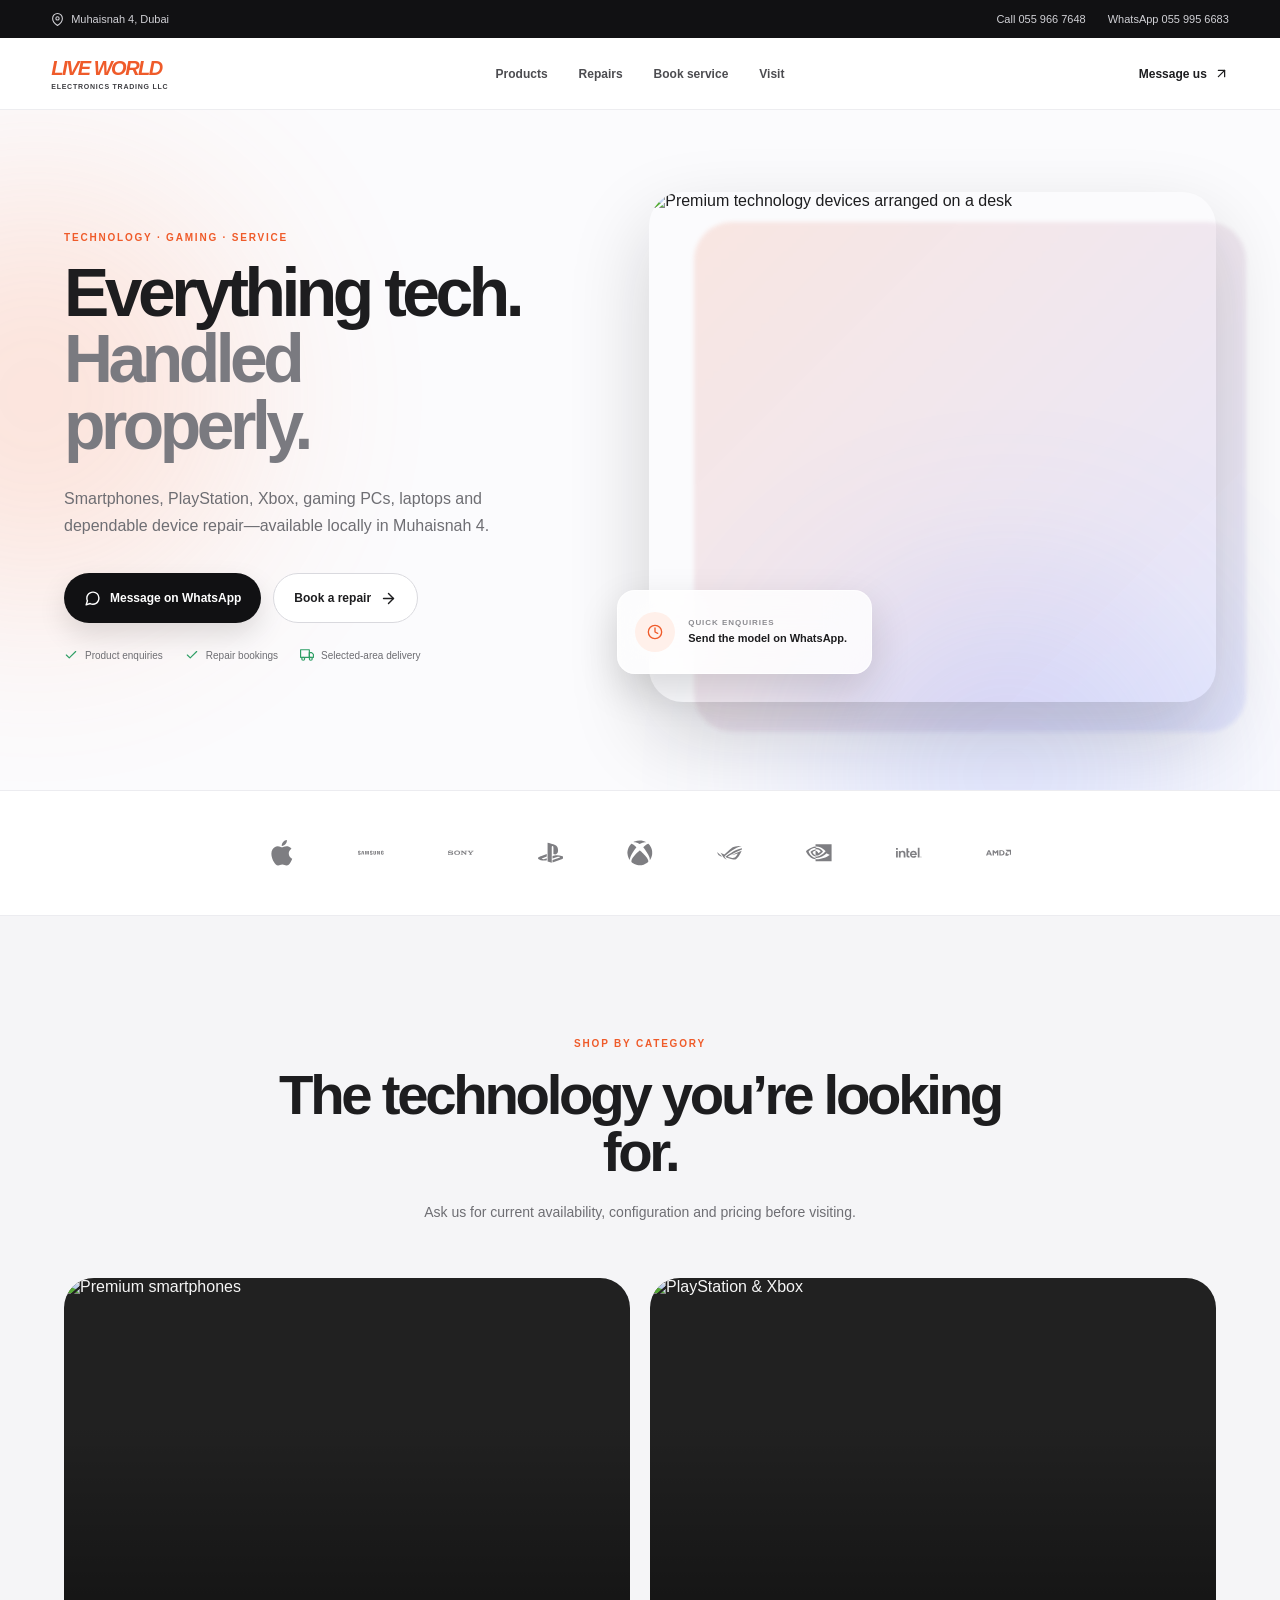
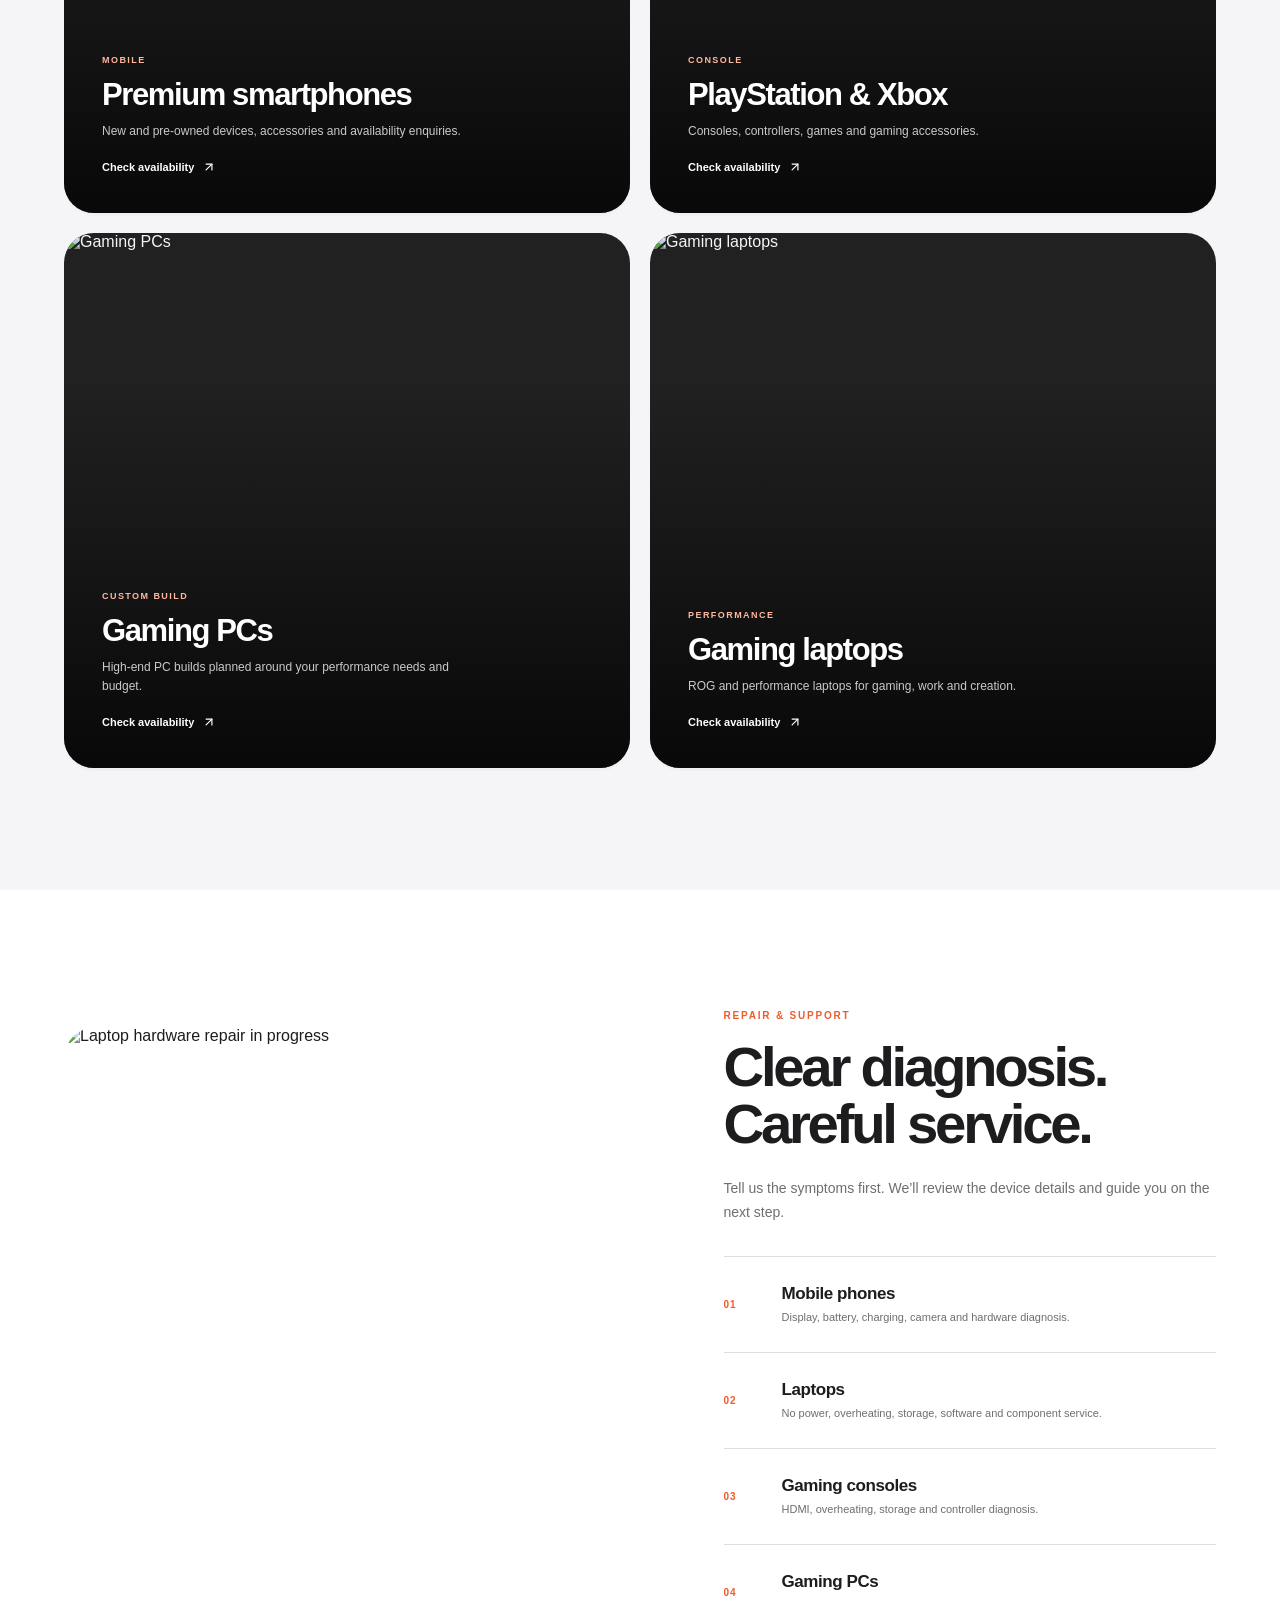
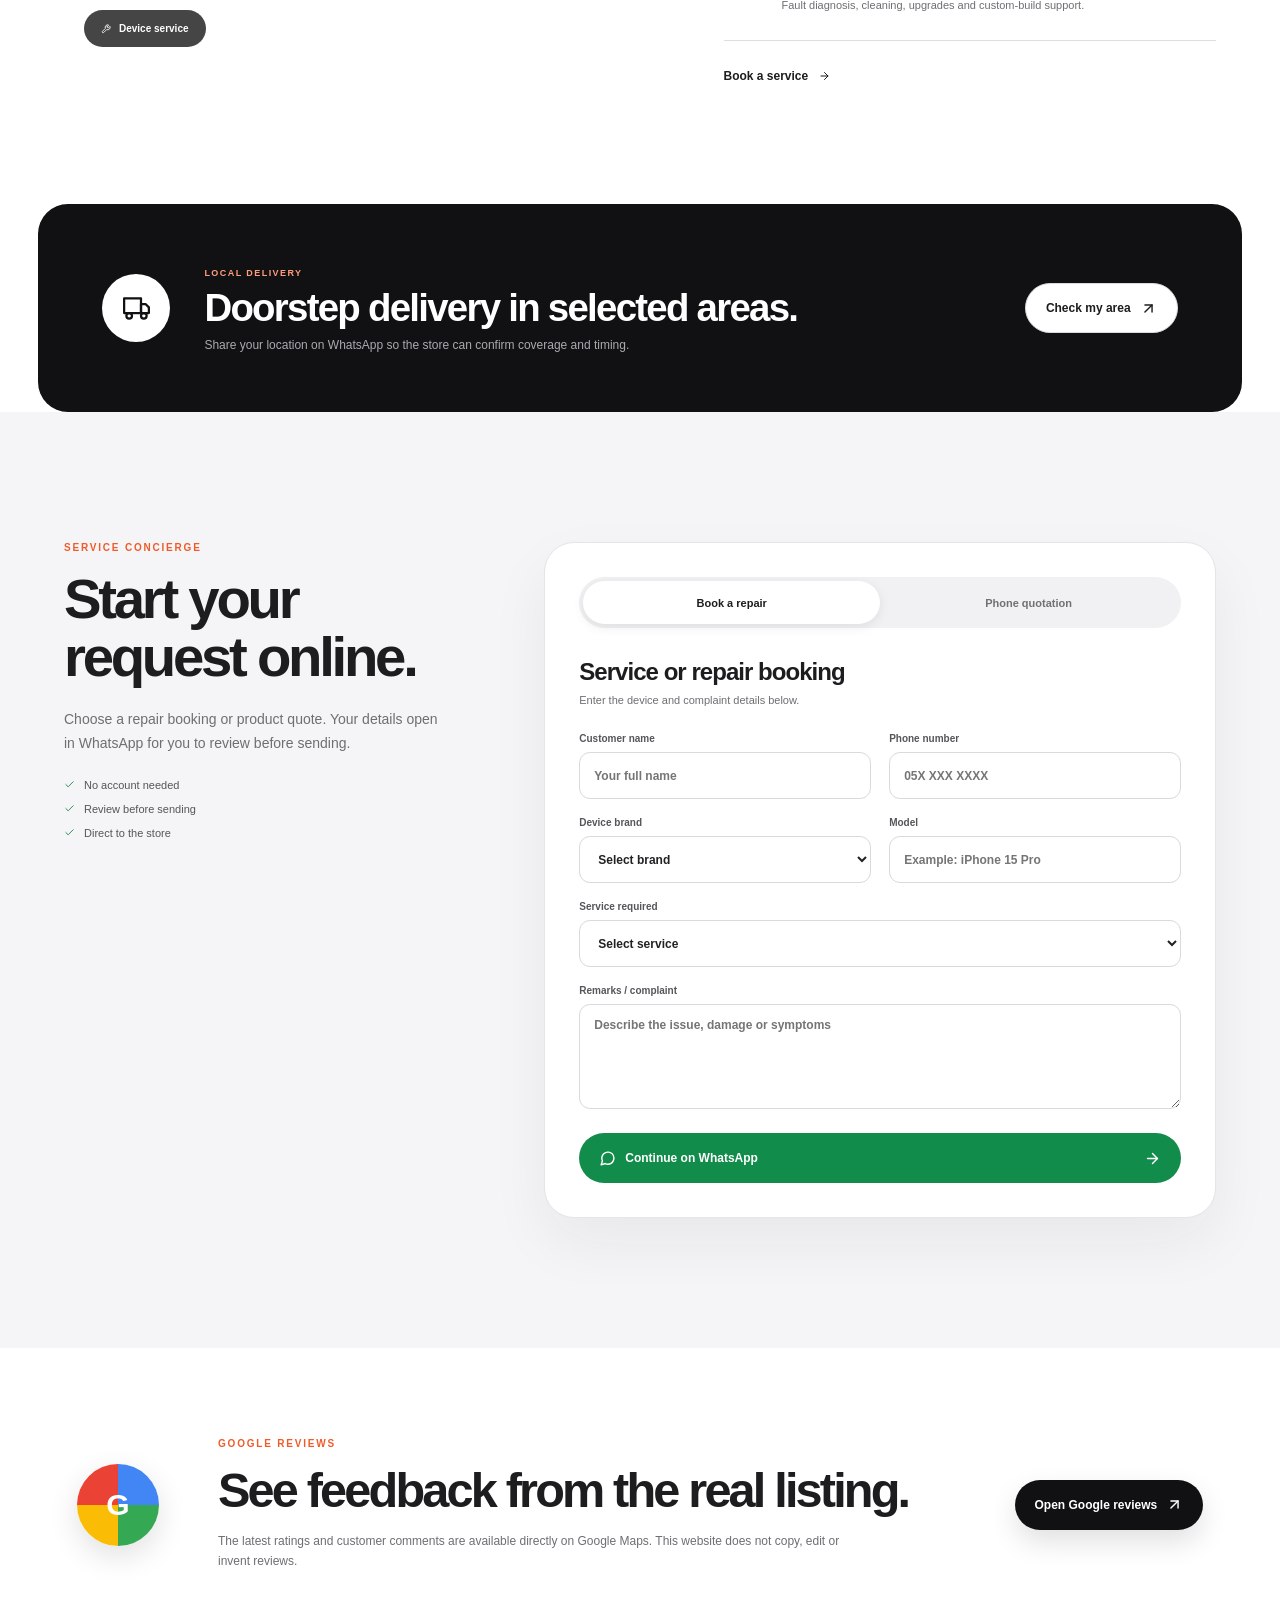
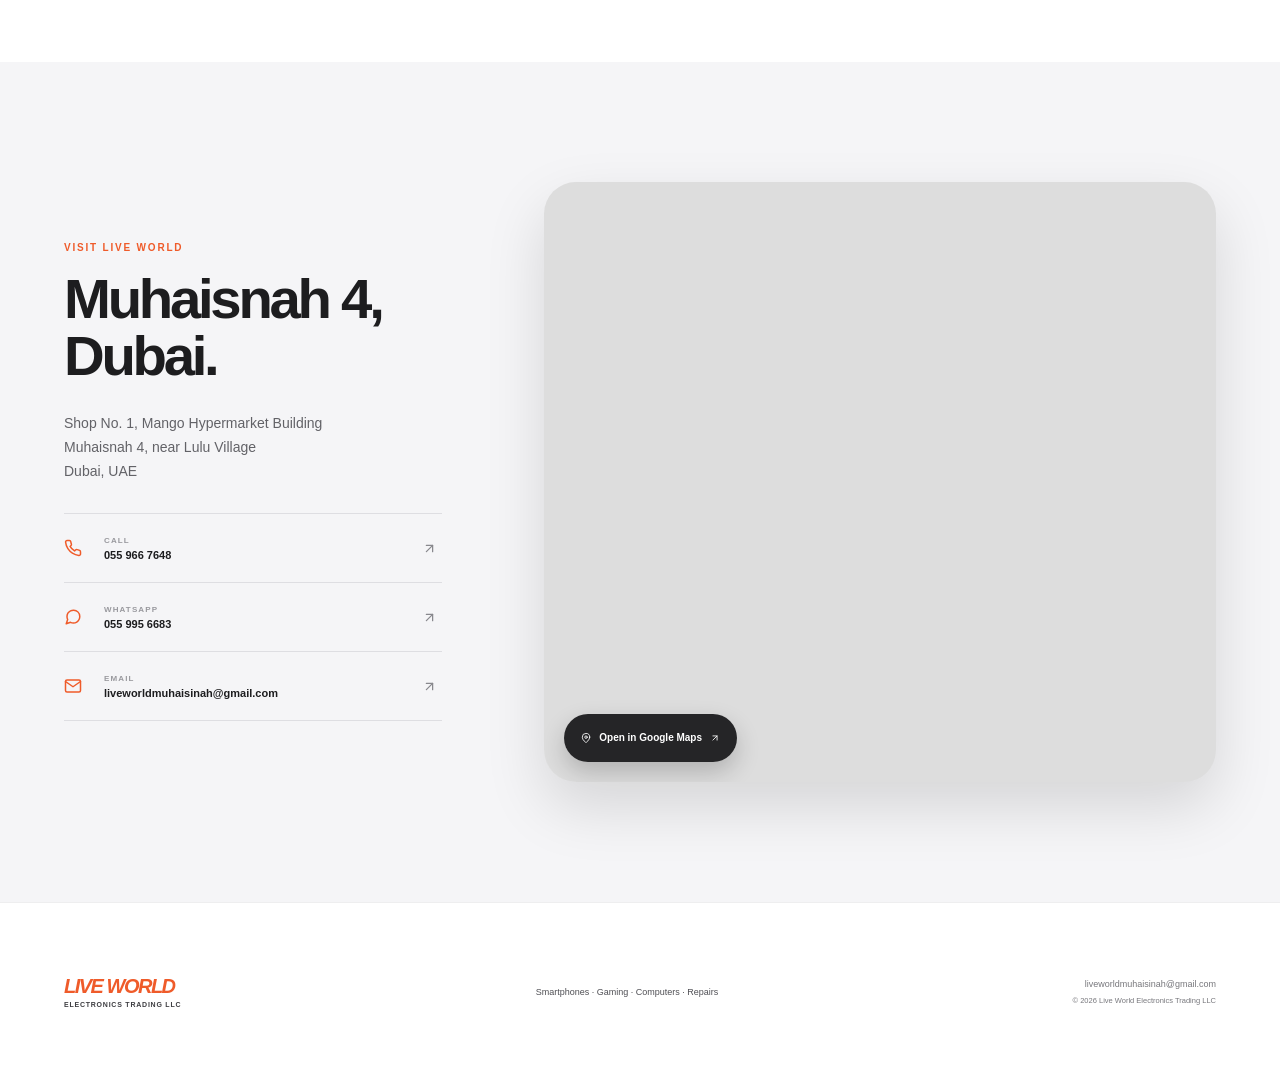
==== commit 3d3cd640: "Refresh published storefront styles" ====
--- a/index.html
+++ b/index.html
@@ -6,7 +6,7 @@
 <meta name="description" content="Smartphones, PlayStation, Xbox, gaming PCs, laptops and device repair services in Muhaisnah 4, Dubai." />
 <meta name="theme-color" content="#ffffff" />
 <title>Live World Electronics | Phones, Gaming & Repairs in Dubai</title>
-<link rel="stylesheet" href="styles.css?v=20260808e" />
+<link rel="stylesheet" href="styles.css?v=20260808f" />
 </head>
 <body>
 <main><div class="utility-bar"><span><svg stroke="currentColor" fill="none" stroke-width="2" viewBox="0 0 24 24" stroke-linecap="round" stroke-linejoin="round" height="1em" width="1em" xmlns="http://www.w3.org/2000/svg"><path d="M21 10c0 7-9 13-9 13s-9-6-9-13a9 9 0 0 1 18 0z"></path><circle cx="12" cy="10" r="3"></circle></svg> Muhaisnah 4, Dubai</span><div><a href="tel:+971559667648">Call 055 966 7648</a><a href="https://wa.me/971559956683?text=Hello%20Live%20World%2C%20I%20would%20like%20to%20know%20more%20about%20your%20products%20and%20services." target="_blank" rel="noreferrer">WhatsApp 055 995 6683</a></div></div><header class="site-header"><a class="wordmark" href="#top" aria-label="Live World home"><strong>LIVE WORLD</strong><span>Electronics Trading LLC</span></a><nav aria-label="Main navigation"><a href="#products">Products</a><a href="#repairs">Repairs</a><a href="#concierge">Book service</a><a href="#visit">Visit</a></nav><a class="header-action" href="https://wa.me/971559956683?text=Hello%20Live%20World%2C%20I%20would%20like%20to%20know%20more%20about%20your%20products%20and%20services." target="_blank" rel="noreferrer">Message us <svg stroke="currentColor" fill="none" stroke-width="2" viewBox="0 0 24 24" stroke-linecap="round" stroke-linejoin="round" height="1em" width="1em" xmlns="http://www.w3.org/2000/svg"><line x1="7" y1="17" x2="17" y2="7"></line><polyline points="7 7 17 7 17 17"></polyline></svg></a></header><section class="hero" id="top"><div class="hero-ambient hero-ambient-orange"></div><div class="hero-ambient hero-ambient-blue"></div><div class="hero-copy"><p class="eyebrow">TECHNOLOGY · GAMING · SERVICE</p><h1>Everything tech.<br><span>Handled properly.</span></h1><p class="hero-lead">Smartphones, PlayStation, Xbox, gaming PCs, laptops and dependable device repair—available locally in Muhaisnah 4.</p><div class="hero-actions"><a class="button button-dark" href="https://wa.me/971559956683?text=Hello%20Live%20World%2C%20I%20would%20like%20to%20know%20more%20about%20your%20products%20and%20services." target="_blank" rel="noreferrer"><svg stroke="currentColor" fill="none" stroke-width="2" viewBox="0 0 24 24" stroke-linecap="round" stroke-linejoin="round" height="1em" width="1em" xmlns="http://www.w3.org/2000/svg"><path d="M21 11.5a8.38 8.38 0 0 1-.9 3.8 8.5 8.5 0 0 1-7.6 4.7 8.38 8.38 0 0 1-3.8-.9L3 21l1.9-5.7a8.38 8.38 0 0 1-.9-3.8 8.5 8.5 0 0 1 4.7-7.6 8.38 8.38 0 0 1 3.8-.9h.5a8.48 8.48 0 0 1 8 8v.5z"></path></svg> Message on WhatsApp</a><a class="button button-light" href="#concierge">Book a repair <svg stroke="currentColor" fill="none" stroke-width="2" viewBox="0 0 24 24" stroke-linecap="round" stroke-linejoin="round" height="1em" width="1em" xmlns="http://www.w3.org/2000/svg"><line x1="5" y1="12" x2="19" y2="12"></line><polyline points="12 5 19 12 12 19"></polyline></svg></a></div><div class="hero-details"><span><svg stroke="currentColor" fill="none" stroke-width="2" viewBox="0 0 24 24" stroke-linecap="round" stroke-linejoin="round" height="1em" width="1em" xmlns="http://www.w3.org/2000/svg"><polyline points="20 6 9 17 4 12"></polyline></svg> Product enquiries</span><span><svg stroke="currentColor" fill="none" stroke-width="2" viewBox="0 0 24 24" stroke-linecap="round" stroke-linejoin="round" height="1em" width="1em" xmlns="http://www.w3.org/2000/svg"><polyline points="20 6 9 17 4 12"></polyline></svg> Repair bookings</span><span><svg stroke="currentColor" fill="none" stroke-width="2" viewBox="0 0 24 24" stroke-linecap="round" stroke-linejoin="round" height="1em" width="1em" xmlns="http://www.w3.org/2000/svg"><rect x="1" y="3" width="15" height="13"></rect><polygon points="16 8 20 8 23 11 23 16 16 16 16 8"></polygon><circle cx="5.5" cy="18.5" r="2.5"></circle><circle cx="18.5" cy="18.5" r="2.5"></circle></svg> Selected-area delivery</span></div></div><div class="hero-media"><img src="https://images.unsplash.com/photo-1630168567476-cb79a02d3f9d?auto=format&amp;fit=crop&amp;w=1800&amp;q=88" alt="Premium technology devices arranged on a desk"><div class="hero-note"><span><svg stroke="currentColor" fill="none" stroke-width="2" viewBox="0 0 24 24" stroke-linecap="round" stroke-linejoin="round" height="1em" width="1em" xmlns="http://www.w3.org/2000/svg"><circle cx="12" cy="12" r="10"></circle><polyline points="12 6 12 12 16 14"></polyline></svg></span><div><small>QUICK ENQUIRIES</small><strong>Send the model on WhatsApp.</strong></div></div></div></section><section class="logo-strip" aria-label="Technology brands"><svg stroke="currentColor" fill="currentColor" stroke-width="0" role="img" viewBox="0 0 24 24" height="1em" width="1em" xmlns="http://www.w3.org/2000/svg"><title>Apple</title><path d="M12.152 6.896c-.948 0-2.415-1.078-3.96-1.04-2.04.027-3.91 1.183-4.961 3.014-2.117 3.675-.546 9.103 1.519 12.09 1.013 1.454 2.208 3.09 3.792 3.039 1.52-.065 2.09-.987 3.935-.987 1.831 0 2.35.987 3.96.948 1.637-.026 2.676-1.48 3.676-2.948 1.156-1.688 1.636-3.325 1.662-3.415-.039-.013-3.182-1.221-3.22-4.857-.026-3.04 2.48-4.494 2.597-4.559-1.429-2.09-3.623-2.324-4.39-2.376-2-.156-3.675 1.09-4.61 1.09zM15.53 3.83c.843-1.012 1.4-2.427 1.245-3.83-1.207.052-2.662.805-3.532 1.818-.78.896-1.454 2.338-1.273 3.714 1.338.104 2.715-.688 3.559-1.701"></path></svg><svg stroke="currentColor" fill="currentColor" stroke-width="0" role="img" viewBox="0 0 24 24" height="1em" width="1em" xmlns="http://www.w3.org/2000/svg"><title>Samsung</title><path d="M19.8166 10.2808l.0459 2.6934h-.023l-.7793-2.6934h-1.2837v3.3925h.8481l-.0458-2.785h.023l.8366 2.785h1.2264v-3.3925zm-16.149 0l-.6418 3.427h.9284l.4699-3.1175h.0229l.4585 3.1174h.9169l-.6304-3.4269zm5.1805 0l-.424 2.6132h-.023l-.424-2.6132H6.5788l-.0688 3.427h.8596l.023-3.0832h.0114l.573 3.0831h.8711l.5731-3.083h.023l.0228 3.083h.8596l-.0802-3.4269zm-7.2664 2.4527c.0343.0802.0229.1949.0114.2522-.0229.1146-.1031.2292-.3324.2292-.2177 0-.3438-.126-.3438-.3095v-.3323H0v.2636c0 .7679.6074.9971 1.2493.9971.6189 0 1.1346-.2178 1.2149-.7794.0458-.298.0114-.4928 0-.5616-.1605-.722-1.467-.9283-1.5588-1.3295-.0114-.0688-.0114-.1375 0-.1834.023-.1146.1032-.2292.3095-.2292.2063 0 .321.126.321.3095v.2063h.8595v-.2407c0-.745-.6762-.8596-1.1576-.8596-.6074 0-1.1117.2063-1.2034.7564-.023.149-.0344.2866.0114.4585.1376.7106 1.364.9169 1.5358 1.3524m11.152 0c.0343.0803.0228.1834.0114.2522-.023.1146-.1032.2292-.3324.2292-.2178 0-.3438-.126-.3438-.3095v-.3323h-.917v.2636c0 .7564.596.9857 1.2379.9857.6189 0 1.1232-.2063 1.2034-.7794.0459-.298.0115-.4814 0-.5616-.1375-.7106-1.4327-.9284-1.5243-1.318-.0115-.0688-.0115-.1376 0-.1835.0229-.1146.1031-.2292.3094-.2292.1948 0 .321.126.321.3095v.2063h.848v-.2407c0-.745-.6647-.8596-1.146-.8596-.6075 0-1.1004.1948-1.192.7564-.023.149-.023.2866.0114.4585.1376.7106 1.341.9054 1.513 1.3524m2.8882.4585c.2407 0 .3094-.1605.3323-.2522.0115-.0343.0115-.0917.0115-.126v-2.533h.871v2.4642c0 .0688 0 .1948-.0114.2292-.0573.6419-.5616.8482-1.192.8482-.6303 0-1.1346-.2063-1.192-.8482 0-.0344-.0114-.1604-.0114-.2292v-2.4642h.871v2.533c0 .0458 0 .0916.0115.126 0 .0917.0688.2522.3095.2522m7.1518-.0344c.2522 0 .3324-.1605.3553-.2522.0115-.0343.0115-.0917.0115-.126v-.4929h-.3553v-.5043H24v.917c0 .0687 0 .1145-.0115.2292-.0573.6303-.596.8481-1.2034.8481-.6075 0-1.1461-.2178-1.2034-.8481-.0115-.1147-.0115-.1605-.0115-.2293v-1.444c0-.0574.0115-.172.0115-.2293.0802-.6419.596-.8482 1.2034-.8482s1.1347.2063 1.2034.8482c.0115.1031.0115.2292.0115.2292v.1146h-.8596v-.1948s0-.0803-.0115-.1261c-.0114-.0802-.0802-.2521-.3438-.2521-.2521 0-.321.1604-.3438.2521-.0115.0458-.0115.1032-.0115.1605v1.5702c0 .0458 0 .0916.0115.126 0 .0917.0917.2522.3323.2522"></path></svg><svg stroke="currentColor" fill="currentColor" stroke-width="0" role="img" viewBox="0 0 24 24" height="1em" width="1em" xmlns="http://www.w3.org/2000/svg"><title>Sony</title><path d="M8.5505 9.8881c.921 0 1.6574.2303 2.2209.7423.3848.3485.5999.8454.5939 1.3665a1.9081 1.9081 0 0 1-.5939 1.3726c-.5272.4848-1.3483.7423-2.221.7423-.8725 0-1.6785-.2575-2.2148-.7423-.3908-.3485-.609-.8484-.603-1.3726 0-.518.2182-1.015.603-1.3665.5-.4545 1.3847-.7423 2.2149-.7423zm.003 3.6692c.4606 0 .8878-.1606 1.1878-.4575.2999-.2999.4332-.6605.4332-1.1029 0-.4242-.1484-.821-.4333-1.1029-.2938-.2908-.7332-.4545-1.1877-.4545s-.8938.1637-1.1907.4545c-.2848.2818-.4333.6787-.4333 1.103-.006.409.1485.806.4333 1.1029.2969.2939.7332.4575 1.1907.4575zm-4.8418-1.9665c.1605.0424.315.094.4666.1636a1.352 1.352 0 0 1 .3787.2576c.197.206.309.4817.306.7665a.9643.9643 0 0 1-.3787.7788 2.0662 2.0662 0 0 1-.709.3485 3.7231 3.7231 0 0 1-1.1938.1697c-.352 0-.5467-.0406-.8138-.0962l-.077-.016c-.294-.0666-.5817-.1575-.8575-.2787a.0695.0695 0 0 0-.0424-.0121c-.0454 0-.0818.0394-.0818.0848v.203H.1212v-1.4786h.5242a.7559.7559 0 0 0 .1363.418c.2121.2607.4394.3607.6575.4395.3666.1212.7514.1848 1.1362.1969.5526 0 .8756-.134.9455-.163l.009-.0037.0062-.0023c.0616-.0226.3119-.1143.3119-.3916 0-.2743-.2338-.334-.387-.373l-.022-.0058c-.1708-.046-.562-.0872-.9897-.1323l-.1526-.016c-.4848-.0515-.9696-.1273-1.1968-.1758-.4977-.1097-.6942-.2917-.816-.4045l-.0082-.0076A1.0192 1.0192 0 0 1 0 11.1608c0-.497.3394-.797.7575-.9817.4454-.2.9756-.288 1.4392-.288.8211.0031 1.4877.2697 1.727.394.097.0515.1455-.0121.1455-.0606v-.1484h.5272v1.2876h-.4727a.9056.9056 0 0 0-.2939-.4909 1.289 1.289 0 0 0-.297-.1787c-.3968-.1667-.821-.2515-1.2513-.2455-.4423 0-.8665.085-1.0786.2153-.1333.0818-.2.1848-.2.306 0 .1727.1454.2424.2182.2636.1967.0597.6328.103.972.1369.0736.0073.1426.0142.2036.0206.3272.0334 1.012.1243 1.315.2zm18.1673-.9966v-.4787H24v.4696h-.4757c-.1727 0-.2424.0334-.3727.1788l-1.4271 1.63a.098.098 0 0 0-.0182.0698v.7423a1.106 1.106 0 0 0 .0121.103.1496.1496 0 0 0 .1.0909.9368.9368 0 0 0 .1303.009h.4848v.4698h-2.5724v-.4697h.4606a.9343.9343 0 0 0 .1302-.0091.1627.1627 0 0 0 .1031-.091.5626.5626 0 0 0 .009-.1v-.7422c0-.0242 0-.0242-.0333-.0636a606.7592 606.7592 0 0 0-1.4119-1.6028c-.0758-.0788-.2061-.2061-.406-.2061h-.4576v-.4696h2.5876v.4696h-.3121c-.0697 0-.1182.0697-.0576.1455 0 0 .8696 1.0392.8787 1.0513.0091.0122.0152.0122.0273.003.0121-.009.8938-1.0453.8999-1.0543a.0912.0912 0 0 0-.0182-.1273.1095.1095 0 0 0-.0606-.0182zm-6.284-.0031h.4848c.2212 0 .2606.0848.2636.2909l.0273 1.5664-2.5815-2.324H11.944v.4697h.412c.297 0 .3182.1636.3182.309v2.2138c.0004.1285.0009.295-.1818.295h-.506v.4667h2.1634v-.4697h-.5273c-.212 0-.2211-.097-.2242-.303v-1.8816l2.9724 2.6511h.7575l-.0394-2.9966c.003-.218.0182-.2908.2424-.2908h.4726v-.4697H15.595Z"></path></svg><svg stroke="currentColor" fill="currentColor" stroke-width="0" role="img" viewBox="0 0 24 24" height="1em" width="1em" xmlns="http://www.w3.org/2000/svg"><title>PlayStation</title><path d="M8.984 2.596v17.547l3.915 1.261V6.688c0-.69.304-1.151.794-.991.636.18.76.814.76 1.505v5.875c2.441 1.193 4.362-.002 4.362-3.152 0-3.237-1.126-4.675-4.438-5.827-1.307-.448-3.728-1.186-5.39-1.502zm4.656 16.241l6.296-2.275c.715-.258.826-.625.246-.818-.586-.192-1.637-.139-2.357.123l-4.205 1.5V14.98l.24-.085s1.201-.42 2.913-.615c1.696-.18 3.785.03 5.437.661 1.848.601 2.04 1.472 1.576 2.072-.465.6-1.622 1.036-1.622 1.036l-8.544 3.107V18.86zM1.807 18.6c-1.9-.545-2.214-1.668-1.352-2.32.801-.586 2.16-1.052 2.16-1.052l5.615-2.013v2.313L4.205 17c-.705.271-.825.632-.239.826.586.195 1.637.15 2.343-.12L8.247 17v2.074c-.12.03-.256.044-.39.073-1.939.331-3.996.196-6.038-.479z"></path></svg><svg stroke="currentColor" fill="currentColor" stroke-width="0" viewBox="0 0 512 512" height="1em" width="1em" xmlns="http://www.w3.org/2000/svg"><title>Xbox</title><path d="M369.9 318.2c44.3 54.3 64.7 98.8 54.4 118.7-7.9 15.1-56.7 44.6-92.6 55.9-29.6 9.3-68.4 13.3-100.4 10.2-38.2-3.7-76.9-17.4-110.1-39C93.3 445.8 87 438.3 87 423.4c0-29.9 32.9-82.3 89.2-142.1 32-33.9 76.5-73.7 81.4-72.6 9.4 2.1 84.3 75.1 112.3 109.5zM188.6 143.8c-29.7-26.9-58.1-53.9-86.4-63.4-15.2-5.1-16.3-4.8-28.7 8.1-29.2 30.4-53.5 79.7-60.3 122.4-5.4 34.2-6.1 43.8-4.2 60.5 5.6 50.5 17.3 85.4 40.5 120.9 9.5 14.6 12.1 17.3 9.3 9.9-4.2-11-.3-37.5 9.5-64 14.3-39 53.9-112.9 120.3-194.4zm311.6 63.5C483.3 127.3 432.7 77 425.6 77c-7.3 0-24.2 6.5-36 13.9-23.3 14.5-41 31.4-64.3 52.8C367.7 197 427.5 283.1 448.2 346c6.8 20.7 9.7 41.1 7.4 52.3-1.7 8.5-1.7 8.5 1.4 4.6 6.1-7.7 19.9-31.3 25.4-43.5 7.4-16.2 15-40.2 18.6-58.7 4.3-22.5 3.9-70.8-.8-93.4zM141.3 43C189 40.5 251 77.5 255.6 78.4c.7.1 10.4-4.2 21.6-9.7 63.9-31.1 94-25.8 107.4-25.2-63.9-39.3-152.7-50-233.9-11.7-23.4 11.1-24 11.9-9.4 11.2z"></path></svg><svg stroke="currentColor" fill="currentColor" stroke-width="0" role="img" viewBox="0 0 24 24" height="1em" width="1em" xmlns="http://www.w3.org/2000/svg"><title>Republic of Gamers</title><path d="M21.3906 5.5833c-1.3467.0115-3.4338.19541-5.9375.97657-1.6024.49851-3.916 2.74203-8.22459 6.90823-.56973.3204-2.67017-.8912-3.88085-1.461 0 0 1.9929 3.1699 2.70507 4.0957 1.06825 1.46 3.02735 2.3145 3.02735 2.3145-.17804-.1781-1.53019-1.6029-1.92188-2.4219-.24926-.3917.03418-.9624 1.95703-2.3867C10.86 12.3268 17.0569 7.09358 23.0391 5.66924c0 0-.601-.09488-1.6485-.08593V5.5833ZM24 7.7708c-2.0653.21366-4.06.81878-5.9473 1.70899C14.2783 11.2602 7.9043 15.8177 7.9043 15.8177c.28486.178.5706.3556.85546.498 3.06234 1.3531 7.58484 2.1716 8.43944 1.8867 2.3858-.7833 5.056-5.8026 5.875-8.1172 0 0-2.4933.9968-5.0215 2.1719-2.1009.9971-4.414 2.1368-4.414 2.1368l5.875-1.7813s-1.5676 3.7036-3.6328 4.1309c-2.0653.4273-5.6973-1.0332-5.6973-1.0332.2849-.2493 4.1302-3.0629 13.1035-6.73051.3917-.28487.6417-.74608.7129-1.20898V7.7708ZM0 11.2942c.35608.9615.8194 1.8525 1.35352 2.7071.64094.819 3.27477 1.4952 3.63086 1.5664C3.34638 14.4282 0 11.2942 0 11.2942Z"></path></svg><svg stroke="currentColor" fill="currentColor" stroke-width="0" role="img" viewBox="0 0 24 24" height="1em" width="1em" xmlns="http://www.w3.org/2000/svg"><title>NVIDIA</title><path d="M8.948 8.798v-1.43a6.7 6.7 0 0 1 .424-.018c3.922-.124 6.493 3.374 6.493 3.374s-2.774 3.851-5.75 3.851c-.398 0-.787-.062-1.158-.185v-4.346c1.528.185 1.837.857 2.747 2.385l2.04-1.714s-1.492-1.952-4-1.952a6.016 6.016 0 0 0-.796.035m0-4.735v2.138l.424-.027c5.45-.185 9.01 4.47 9.01 4.47s-4.08 4.964-8.33 4.964c-.37 0-.733-.035-1.095-.097v1.325c.3.035.61.062.91.062 3.957 0 6.82-2.023 9.593-4.408.459.371 2.34 1.263 2.73 1.652-2.633 2.208-8.772 3.984-12.253 3.984-.335 0-.653-.018-.971-.053v1.864H24V4.063zm0 10.326v1.131c-3.657-.654-4.673-4.46-4.673-4.46s1.758-1.944 4.673-2.262v1.237H8.94c-1.528-.186-2.73 1.245-2.73 1.245s.68 2.412 2.739 3.11M2.456 10.9s2.164-3.197 6.5-3.533V6.201C4.153 6.59 0 10.653 0 10.653s2.35 6.802 8.948 7.42v-1.237c-4.84-.6-6.492-5.936-6.492-5.936z"></path></svg><svg stroke="currentColor" fill="currentColor" stroke-width="0" role="img" viewBox="0 0 24 24" height="1em" width="1em" xmlns="http://www.w3.org/2000/svg"><title>Intel</title><path d="M20.42 7.345v9.18h1.651v-9.18zM0 7.475v1.737h1.737V7.474zm9.78.352v6.053c0 .513.044.945.13 1.292.087.34.235.618.44.828.203.21.475.359.803.451.334.093.754.136 1.255.136h.216v-1.533c-.24 0-.445-.012-.593-.037a.672.672 0 0 1-.39-.173.693.693 0 0 1-.173-.377 4.002 4.002 0 0 1-.037-.606v-2.182h1.193v-1.416h-1.193V7.827zm-3.505 2.312c-.396 0-.76.08-1.082.241-.327.161-.6.384-.822.668l-.087.117v-.902H2.658v6.256h1.639v-3.214c.018-.588.16-1.02.433-1.299.29-.297.642-.445 1.044-.445.476 0 .841.149 1.082.433.235.284.359.686.359 1.2v3.324h1.663V12.97c.006-.89-.229-1.595-.686-2.09-.458-.495-1.1-.742-1.917-.742zm10.065.006a3.252 3.252 0 0 0-2.306.946c-.29.29-.525.637-.692 1.033a3.145 3.145 0 0 0-.254 1.273c0 .452.08.878.241 1.274.161.395.39.742.674 1.032.284.29.637.526 1.045.693.408.173.86.26 1.342.26 1.397 0 2.262-.637 2.782-1.23l-1.187-.904c-.248.297-.841.699-1.583.699-.464 0-.847-.105-1.138-.321a1.588 1.588 0 0 1-.593-.872l-.019-.056h4.915v-.587c0-.451-.08-.872-.235-1.267a3.393 3.393 0 0 0-.661-1.033 3.013 3.013 0 0 0-1.02-.692 3.345 3.345 0 0 0-1.311-.248zm-16.297.118v6.256h1.651v-6.256zm16.278 1.286c1.132 0 1.664.797 1.664 1.255l-3.32.006c0-.458.525-1.255 1.656-1.261zm7.073 3.814a.606.606 0 0 0-.606.606.606.606 0 0 0 .606.606.606.606 0 0 0 .606-.606.606.606 0 0 0-.606-.606zm-.008.105a.5.5 0 0 1 .002 0 .5.5 0 0 1 .5.501.5.5 0 0 1-.5.5.5.5 0 0 1-.5-.5.5.5 0 0 1 .498-.5zm-.233.155v.699h.13v-.285h.093l.173.285h.136l-.18-.297a.191.191 0 0 0 .118-.056c.03-.03.05-.074.05-.136 0-.068-.02-.117-.063-.154-.037-.038-.105-.056-.185-.056zm.13.099h.154c.019 0 .037.006.056.012a.064.064 0 0 1 .037.031c.013.013.012.031.012.056a.124.124 0 0 1-.012.055.164.164 0 0 1-.037.031c-.019.006-.037.013-.056.013h-.154Z"></path></svg><svg stroke="currentColor" fill="currentColor" stroke-width="0" role="img" viewBox="0 0 24 24" height="1em" width="1em" xmlns="http://www.w3.org/2000/svg"><title>AMD</title><path d="M18.324 9.137l1.559 1.56h2.556v2.557L24 14.814V9.137zM2 9.52l-2 4.96h1.309l.37-.982H3.9l.408.982h1.338L3.432 9.52zm4.209 0v4.955h1.238v-3.092l1.338 1.562h.188l1.338-1.556v3.091h1.238V9.52H10.47l-1.592 1.845L7.287 9.52zm6.283 0v4.96h2.057c1.979 0 2.88-1.046 2.88-2.472 0-1.36-.937-2.488-2.747-2.488zm1.237.91h.792c1.17 0 1.63.711 1.63 1.57 0 .728-.372 1.572-1.616 1.572h-.806zm-10.985.273l.791 1.932H2.008zm17.137.307l-1.604 1.603v2.25h2.246l1.604-1.607h-2.246z"></path></svg></section><section class="products section-shell" id="products"><div class="section-heading centered"><p class="eyebrow">SHOP BY CATEGORY</p><h2>The technology you’re looking for.</h2><p>Ask us for current availability, configuration and pricing before visiting.</p></div><div class="product-grid"><article class="product-card product-phone"><img src="https://images.unsplash.com/photo-1671899635938-6160ec1f81fd?auto=format&amp;fit=crop&amp;w=1200&amp;q=86" alt="Premium smartphones" loading="lazy"><div class="product-shade"></div><div class="product-copy"><small>MOBILE</small><h3>Premium smartphones</h3><p>New and pre-owned devices, accessories and availability enquiries.</p><a href="https://wa.me/971559956683?text=Hello%20Live%20World%2C%20please%20share%20availability%20and%20pricing%20for%20Premium%20smartphones." target="_blank" rel="noreferrer">Check availability <svg stroke="currentColor" fill="none" stroke-width="2" viewBox="0 0 24 24" stroke-linecap="round" stroke-linejoin="round" height="1em" width="1em" xmlns="http://www.w3.org/2000/svg"><line x1="7" y1="17" x2="17" y2="7"></line><polyline points="7 7 17 7 17 17"></polyline></svg></a></div></article><article class="product-card product-console"><img src="https://images.unsplash.com/photo-1630526959191-d1a0a71bf926?auto=format&amp;fit=crop&amp;w=1200&amp;q=86" alt="PlayStation &amp; Xbox" loading="lazy"><div class="product-shade"></div><div class="product-copy"><small>CONSOLE</small><h3>PlayStation &amp; Xbox</h3><p>Consoles, controllers, games and gaming accessories.</p><a href="https://wa.me/971559956683?text=Hello%20Live%20World%2C%20please%20share%20availability%20and%20pricing%20for%20PlayStation%20%26%20Xbox." target="_blank" rel="noreferrer">Check availability <svg stroke="currentColor" fill="none" stroke-width="2" viewBox="0 0 24 24" stroke-linecap="round" stroke-linejoin="round" height="1em" width="1em" xmlns="http://www.w3.org/2000/svg"><line x1="7" y1="17" x2="17" y2="7"></line><polyline points="7 7 17 7 17 17"></polyline></svg></a></div></article><article class="product-card product-pc"><img src="https://images.unsplash.com/photo-1626218174358-7769486c4b79?auto=format&amp;fit=crop&amp;w=1400&amp;q=86" alt="Gaming PCs" loading="lazy"><div class="product-shade"></div><div class="product-copy"><small>CUSTOM BUILD</small><h3>Gaming PCs</h3><p>High-end PC builds planned around your performance needs and budget.</p><a href="https://wa.me/971559956683?text=Hello%20Live%20World%2C%20please%20share%20availability%20and%20pricing%20for%20Gaming%20PCs." target="_blank" rel="noreferrer">Check availability <svg stroke="currentColor" fill="none" stroke-width="2" viewBox="0 0 24 24" stroke-linecap="round" stroke-linejoin="round" height="1em" width="1em" xmlns="http://www.w3.org/2000/svg"><line x1="7" y1="17" x2="17" y2="7"></line><polyline points="7 7 17 7 17 17"></polyline></svg></a></div></article><article class="product-card product-laptop"><img src="https://images.unsplash.com/photo-1684127987312-43455fd95925?auto=format&amp;fit=crop&amp;w=1400&amp;q=86" alt="Gaming laptops" loading="lazy"><div class="product-shade"></div><div class="product-copy"><small>PERFORMANCE</small><h3>Gaming laptops</h3><p>ROG and performance laptops for gaming, work and creation.</p><a href="https://wa.me/971559956683?text=Hello%20Live%20World%2C%20please%20share%20availability%20and%20pricing%20for%20Gaming%20laptops." target="_blank" rel="noreferrer">Check availability <svg stroke="currentColor" fill="none" stroke-width="2" viewBox="0 0 24 24" stroke-linecap="round" stroke-linejoin="round" height="1em" width="1em" xmlns="http://www.w3.org/2000/svg"><line x1="7" y1="17" x2="17" y2="7"></line><polyline points="7 7 17 7 17 17"></polyline></svg></a></div></article></div></section><section class="repair-section" id="repairs"><div class="repair-media"><img src="https://images.unsplash.com/photo-1721333089073-215a56fd710c?auto=format&amp;fit=crop&amp;w=1400&amp;q=86" alt="Laptop hardware repair in progress" loading="lazy"><span><svg stroke="currentColor" fill="none" stroke-width="2" viewBox="0 0 24 24" stroke-linecap="round" stroke-linejoin="round" height="1em" width="1em" xmlns="http://www.w3.org/2000/svg"><path d="M14.7 6.3a1 1 0 0 0 0 1.4l1.6 1.6a1 1 0 0 0 1.4 0l3.77-3.77a6 6 0 0 1-7.94 7.94l-6.91 6.91a2.12 2.12 0 0 1-3-3l6.91-6.91a6 6 0 0 1 7.94-7.94l-3.76 3.76z"></path></svg> Device service</span></div><div class="repair-copy"><p class="eyebrow">REPAIR &amp; SUPPORT</p><h2>Clear diagnosis.<br>Careful service.</h2><p class="repair-intro">Tell us the symptoms first. We’ll review the device details and guide you on the next step.</p><div class="repair-list"><article><span>01</span><div><h3>Mobile phones</h3><p>Display, battery, charging, camera and hardware diagnosis.</p></div></article><article><span>02</span><div><h3>Laptops</h3><p>No power, overheating, storage, software and component service.</p></div></article><article><span>03</span><div><h3>Gaming consoles</h3><p>HDMI, overheating, storage and controller diagnosis.</p></div></article><article><span>04</span><div><h3>Gaming PCs</h3><p>Fault diagnosis, cleaning, upgrades and custom-build support.</p></div></article></div><a class="text-link" href="#concierge">Book a service <svg stroke="currentColor" fill="none" stroke-width="2" viewBox="0 0 24 24" stroke-linecap="round" stroke-linejoin="round" height="1em" width="1em" xmlns="http://www.w3.org/2000/svg"><line x1="5" y1="12" x2="19" y2="12"></line><polyline points="12 5 19 12 12 19"></polyline></svg></a></div></section><section class="delivery-band"><div class="delivery-symbol"><svg stroke="currentColor" fill="none" stroke-width="2" viewBox="0 0 24 24" stroke-linecap="round" stroke-linejoin="round" height="1em" width="1em" xmlns="http://www.w3.org/2000/svg"><rect x="1" y="3" width="15" height="13"></rect><polygon points="16 8 20 8 23 11 23 16 16 16 16 8"></polygon><circle cx="5.5" cy="18.5" r="2.5"></circle><circle cx="18.5" cy="18.5" r="2.5"></circle></svg></div><div><small>LOCAL DELIVERY</small><h2>Doorstep delivery in selected areas.</h2><p>Share your location on WhatsApp so the store can confirm coverage and timing.</p></div><a class="button button-light" href="https://wa.me/971559956683?text=Hello%20Live%20World%2C%20please%20check%20doorstep%20delivery%20availability%20for%20my%20location." target="_blank" rel="noreferrer">Check my area <svg stroke="currentColor" fill="none" stroke-width="2" viewBox="0 0 24 24" stroke-linecap="round" stroke-linejoin="round" height="1em" width="1em" xmlns="http://www.w3.org/2000/svg"><line x1="7" y1="17" x2="17" y2="7"></line><polyline points="7 7 17 7 17 17"></polyline></svg></a></section><section class="concierge-section" id="concierge"><div class="concierge-intro"><p class="eyebrow">SERVICE CONCIERGE</p><h2>Start your request online.</h2><p>Choose a repair booking or product quote. Your details open in WhatsApp for you to review before sending.</p><div class="concierge-points"><span><svg stroke="currentColor" fill="none" stroke-width="2" viewBox="0 0 24 24" stroke-linecap="round" stroke-linejoin="round" height="1em" width="1em" xmlns="http://www.w3.org/2000/svg"><polyline points="20 6 9 17 4 12"></polyline></svg> No account needed</span><span><svg stroke="currentColor" fill="none" stroke-width="2" viewBox="0 0 24 24" stroke-linecap="round" stroke-linejoin="round" height="1em" width="1em" xmlns="http://www.w3.org/2000/svg"><polyline points="20 6 9 17 4 12"></polyline></svg> Review before sending</span><span><svg stroke="currentColor" fill="none" stroke-width="2" viewBox="0 0 24 24" stroke-linecap="round" stroke-linejoin="round" height="1em" width="1em" xmlns="http://www.w3.org/2000/svg"><polyline points="20 6 9 17 4 12"></polyline></svg> Direct to the store</span></div></div><div class="concierge-card"><div class="form-tabs" role="tablist" aria-label="Choose request type"><button role="tab" aria-selected="true" class="active" type="button">Book a repair</button><button role="tab" aria-selected="false" class="" type="button">Phone quotation</button></div><div class="form-heading"><h3>Service or repair booking</h3><p>Enter the device and complaint details below.</p></div><form class="concierge-form service-form"><div class="form-grid"><label>Customer name<input autocomplete="name" required="" placeholder="Your full name" name="name"></label><label>Phone number<input autocomplete="tel" required="" placeholder="05X XXX XXXX" type="tel" name="phone"></label><label>Device brand<select name="brand" required=""><option value="" disabled="" selected="">Select brand</option><option>Apple</option><option>Samsung</option><option>PlayStation</option><option>Xbox</option><option>ASUS / ROG</option><option>HP</option><option>Dell</option><option>Lenovo</option><option>Custom PC</option><option>Other</option></select></label><label>Model<input required="" placeholder="Example: iPhone 15 Pro" name="model"></label><label class="wide">Service required<select name="service" required=""><option value="" disabled="" selected="">Select service</option><option>Device diagnosis</option><option>Screen repair</option><option>Battery or charging</option><option>No power or no display</option><option>Software or data</option><option>Cleaning or overheating</option><option>Upgrade or custom build</option><option>Other</option></select></label><label class="wide">Remarks / complaint<textarea name="remarks" required="" rows="4" placeholder="Describe the issue, damage or symptoms"></textarea></label></div><button class="button button-whatsapp" type="submit"><svg stroke="currentColor" fill="none" stroke-width="2" viewBox="0 0 24 24" stroke-linecap="round" stroke-linejoin="round" height="1em" width="1em" xmlns="http://www.w3.org/2000/svg"><path d="M21 11.5a8.38 8.38 0 0 1-.9 3.8 8.5 8.5 0 0 1-7.6 4.7 8.38 8.38 0 0 1-3.8-.9L3 21l1.9-5.7a8.38 8.38 0 0 1-.9-3.8 8.5 8.5 0 0 1 4.7-7.6 8.38 8.38 0 0 1 3.8-.9h.5a8.48 8.48 0 0 1 8 8v.5z"></path></svg> Continue on WhatsApp <svg stroke="currentColor" fill="none" stroke-width="2" viewBox="0 0 24 24" stroke-linecap="round" stroke-linejoin="round" height="1em" width="1em" xmlns="http://www.w3.org/2000/svg"><line x1="5" y1="12" x2="19" y2="12"></line><polyline points="12 5 19 12 12 19"></polyline></svg></button></form><form class="concierge-form quote-form" hidden><div class="form-grid"><label>Customer name<input autocomplete="name" required="" placeholder="Your full name" name="name"></label><label>Phone number<input autocomplete="tel" required="" placeholder="05X XXX XXXX" type="tel" name="phone"></label><label>Preferred brand<select name="brand" required=""><option value="" disabled="" selected="">Select brand</option><option>Apple</option><option>Samsung</option><option>Google</option><option>OnePlus</option><option>Other</option></select></label><label>Model<input required="" placeholder="Example: iPhone 17 Pro" name="model"></label><label class="wide">Storage / colour<input placeholder="Example: 256GB, orange" name="variant"></label><label class="wide">Budget / remarks<textarea name="remarks" rows="4" placeholder="New or used preference and any other details"></textarea></label></div><button class="button button-whatsapp" type="submit"><svg stroke="currentColor" fill="none" stroke-width="2" viewBox="0 0 24 24" stroke-linecap="round" stroke-linejoin="round" height="1em" width="1em" xmlns="http://www.w3.org/2000/svg"><path d="M21 11.5a8.38 8.38 0 0 1-.9 3.8 8.5 8.5 0 0 1-7.6 4.7 8.38 8.38 0 0 1-3.8-.9L3 21l1.9-5.7a8.38 8.38 0 0 1-.9-3.8 8.5 8.5 0 0 1 4.7-7.6 8.38 8.38 0 0 1 3.8-.9h.5a8.48 8.48 0 0 1 8 8v.5z"></path></svg> Request on WhatsApp <svg stroke="currentColor" fill="none" stroke-width="2" viewBox="0 0 24 24" stroke-linecap="round" stroke-linejoin="round" height="1em" width="1em" xmlns="http://www.w3.org/2000/svg"><line x1="5" y1="12" x2="19" y2="12"></line><polyline points="12 5 19 12 12 19"></polyline></svg></button></form></div></section><section class="reviews-section" id="reviews"><div class="reviews-mark">G</div><div><p class="eyebrow">GOOGLE REVIEWS</p><h2>See feedback from the real listing.</h2><p>The latest ratings and customer comments are available directly on Google Maps. This website does not copy, edit or invent reviews.</p></div><a class="button button-dark" href="https://www.google.com/maps/search/?api=1&amp;query=Live+World+Electronics+Trading+LLC+Mango+Hypermarket+Muhaisnah+4+Dubai" target="_blank" rel="noreferrer">Open Google reviews <svg stroke="currentColor" fill="none" stroke-width="2" viewBox="0 0 24 24" stroke-linecap="round" stroke-linejoin="round" height="1em" width="1em" xmlns="http://www.w3.org/2000/svg"><line x1="7" y1="17" x2="17" y2="7"></line><polyline points="7 7 17 7 17 17"></polyline></svg></a></section><section class="visit-section" id="visit"><div class="visit-copy"><p class="eyebrow">VISIT LIVE WORLD</p><h2>Muhaisnah 4,<br>Dubai.</h2><address>Shop No. 1, Mango Hypermarket Building<br>Muhaisnah 4, near Lulu Village<br>Dubai, UAE</address><div class="contact-list"><a href="tel:+971559667648"><svg stroke="currentColor" fill="none" stroke-width="2" viewBox="0 0 24 24" stroke-linecap="round" stroke-linejoin="round" height="1em" width="1em" xmlns="http://www.w3.org/2000/svg"><path d="M22 16.92v3a2 2 0 0 1-2.18 2 19.79 19.79 0 0 1-8.63-3.07 19.5 19.5 0 0 1-6-6 19.79 19.79 0 0 1-3.07-8.67A2 2 0 0 1 4.11 2h3a2 2 0 0 1 2 1.72 12.84 12.84 0 0 0 .7 2.81 2 2 0 0 1-.45 2.11L8.09 9.91a16 16 0 0 0 6 6l1.27-1.27a2 2 0 0 1 2.11-.45 12.84 12.84 0 0 0 2.81.7A2 2 0 0 1 22 16.92z"></path></svg><div><small>CALL</small><strong>055 966 7648</strong></div><svg stroke="currentColor" fill="none" stroke-width="2" viewBox="0 0 24 24" stroke-linecap="round" stroke-linejoin="round" height="1em" width="1em" xmlns="http://www.w3.org/2000/svg"><line x1="7" y1="17" x2="17" y2="7"></line><polyline points="7 7 17 7 17 17"></polyline></svg></a><a href="https://wa.me/971559956683?text=Hello%20Live%20World%2C%20I%20would%20like%20to%20know%20more%20about%20your%20products%20and%20services." target="_blank" rel="noreferrer"><svg stroke="currentColor" fill="none" stroke-width="2" viewBox="0 0 24 24" stroke-linecap="round" stroke-linejoin="round" height="1em" width="1em" xmlns="http://www.w3.org/2000/svg"><path d="M21 11.5a8.38 8.38 0 0 1-.9 3.8 8.5 8.5 0 0 1-7.6 4.7 8.38 8.38 0 0 1-3.8-.9L3 21l1.9-5.7a8.38 8.38 0 0 1-.9-3.8 8.5 8.5 0 0 1 4.7-7.6 8.38 8.38 0 0 1 3.8-.9h.5a8.48 8.48 0 0 1 8 8v.5z"></path></svg><div><small>WHATSAPP</small><strong>055 995 6683</strong></div><svg stroke="currentColor" fill="none" stroke-width="2" viewBox="0 0 24 24" stroke-linecap="round" stroke-linejoin="round" height="1em" width="1em" xmlns="http://www.w3.org/2000/svg"><line x1="7" y1="17" x2="17" y2="7"></line><polyline points="7 7 17 7 17 17"></polyline></svg></a><a href="mailto:liveworldmuhaisinah@gmail.com"><svg stroke="currentColor" fill="none" stroke-width="2" viewBox="0 0 24 24" stroke-linecap="round" stroke-linejoin="round" height="1em" width="1em" xmlns="http://www.w3.org/2000/svg"><path d="M4 4h16c1.1 0 2 .9 2 2v12c0 1.1-.9 2-2 2H4c-1.1 0-2-.9-2-2V6c0-1.1.9-2 2-2z"></path><polyline points="22,6 12,13 2,6"></polyline></svg><div><small>EMAIL</small><strong>liveworldmuhaisinah@gmail.com</strong></div><svg stroke="currentColor" fill="none" stroke-width="2" viewBox="0 0 24 24" stroke-linecap="round" stroke-linejoin="round" height="1em" width="1em" xmlns="http://www.w3.org/2000/svg"><line x1="7" y1="17" x2="17" y2="7"></line><polyline points="7 7 17 7 17 17"></polyline></svg></a></div></div><div class="map-card"><iframe title="Google Map showing Live World Electronics in Muhaisnah 4" loading="lazy" referrerpolicy="no-referrer-when-downgrade" src="https://www.google.com/maps?q=Live%20World%20Electronics%20Trading%20LLC%20Mango%20Hypermarket%20Muhaisnah%204%20Dubai&amp;output=embed"></iframe><a href="https://www.google.com/maps/search/?api=1&amp;query=Live+World+Electronics+Trading+LLC+Mango+Hypermarket+Muhaisnah+4+Dubai" target="_blank" rel="noreferrer"><svg stroke="currentColor" fill="none" stroke-width="2" viewBox="0 0 24 24" stroke-linecap="round" stroke-linejoin="round" height="1em" width="1em" xmlns="http://www.w3.org/2000/svg"><path d="M21 10c0 7-9 13-9 13s-9-6-9-13a9 9 0 0 1 18 0z"></path><circle cx="12" cy="10" r="3"></circle></svg> Open in Google Maps <svg stroke="currentColor" fill="none" stroke-width="2" viewBox="0 0 24 24" stroke-linecap="round" stroke-linejoin="round" height="1em" width="1em" xmlns="http://www.w3.org/2000/svg"><line x1="7" y1="17" x2="17" y2="7"></line><polyline points="7 7 17 7 17 17"></polyline></svg></a></div></section><footer><a class="wordmark footer-wordmark" href="#top"><strong>LIVE WORLD</strong><span>Electronics Trading LLC</span></a><p>Smartphones · Gaming · Computers · Repairs</p><div><a href="mailto:liveworldmuhaisinah@gmail.com">liveworldmuhaisinah@gmail.com</a><small>© 2026 Live World Electronics Trading LLC</small></div></footer><a class="floating-whatsapp" href="https://wa.me/971559956683?text=Hello%20Live%20World%2C%20I%20would%20like%20to%20know%20more%20about%20your%20products%20and%20services." target="_blank" rel="noreferrer" aria-label="Message Live World on WhatsApp"><svg stroke="currentColor" fill="none" stroke-width="2" viewBox="0 0 24 24" stroke-linecap="round" stroke-linejoin="round" height="1em" width="1em" xmlns="http://www.w3.org/2000/svg"><path d="M21 11.5a8.38 8.38 0 0 1-.9 3.8 8.5 8.5 0 0 1-7.6 4.7 8.38 8.38 0 0 1-3.8-.9L3 21l1.9-5.7a8.38 8.38 0 0 1-.9-3.8 8.5 8.5 0 0 1 4.7-7.6 8.38 8.38 0 0 1 3.8-.9h.5a8.48 8.48 0 0 1 8 8v.5z"></path></svg><span>WhatsApp</span></a></main>
--- a/styles.css
+++ b/styles.css
@@ -1,19 +1,286 @@
 
-
-:root { --ink:#0b0c0f; --paper:#f4f3ef; --orange:#ff5a1f; --blue:#3d6cff; --green:#19a85b; --muted:#77787d; --line:#dededb; }
-*{box-sizing:border-box}html{scroll-behavior:smooth}body{margin:0;background:#fff;color:var(--ink);font-family:-apple-system,BlinkMacSystemFont,"Segoe UI",Arial,sans-serif}a{color:inherit;text-decoration:none}button,input,select,textarea{font:inherit}svg{width:20px;height:20px;fill:none;stroke:currentColor;stroke-width:1.8;stroke-linecap:round;stroke-linejoin:round}.nav-cta svg,.button-primary svg,.button-light svg,.floating-whatsapp svg{fill:currentColor;stroke:none}
-.nav-shell{height:76px;max-width:1440px;margin:auto;padding:0 5vw;display:flex;align-items:center;justify-content:space-between;gap:30px;background:rgba(255,255,255,.89);backdrop-filter:blur(18px);position:relative;z-index:20}.logo{display:flex;flex-direction:column;line-height:1}.logo>span{color:var(--orange);font-size:20px;font-weight:850;letter-spacing:-.065em;font-style:italic}.logo small{margin-top:4px;font-size:8px;letter-spacing:.07em;text-transform:uppercase;font-weight:650}.nav-shell nav{display:flex;gap:28px;color:#4e4e52;font-size:12px;font-weight:600}.nav-shell nav a:hover{color:var(--orange)}.nav-cta{display:inline-flex;align-items:center;gap:8px;padding:10px 16px;border-radius:999px;background:#eaf8ef;color:#12773d;font-size:12px;font-weight:750}.nav-cta svg{width:17px;height:17px}
-.hero{min-height:730px;padding:110px 5vw 90px;display:grid;grid-template-columns:1.02fr .98fr;align-items:center;overflow:hidden;position:relative;color:#fff;background:linear-gradient(135deg,#090a0d 5%,#15161c 58%,#08090c)}.noise{position:absolute;inset:0;opacity:.2;background-image:linear-gradient(#ffffff08 1px,transparent 1px),linear-gradient(90deg,#ffffff08 1px,transparent 1px);background-size:42px 42px}.ambient{position:absolute;border-radius:50%;filter:blur(90px);pointer-events:none}.ambient-orange{width:480px;height:480px;left:-100px;top:70px;background:#ff4b1670;animation:breathe 7s ease-in-out infinite}.ambient-blue{width:520px;height:520px;right:-60px;bottom:-100px;background:#2d55ff65;animation:breathe 8.5s ease-in-out infinite reverse}@keyframes breathe{50%{transform:scale(1.17) translate(25px,-12px);opacity:.72}}.hero-copy,.hero-rig{position:relative;z-index:2}.eyebrow{margin:0 0 22px;color:#ff9b77;font:650 10px ui-monospace,SFMono-Regular,Consolas,monospace;letter-spacing:.18em}.eyebrow.dark{color:var(--orange)}.hero h1{margin:0;font-size:clamp(55px,6vw,92px);line-height:.95;letter-spacing:-.075em;font-weight:660}.hero h1 span{color:#ff7748;text-shadow:0 0 55px #ff5a1f66}.hero-copy>p:not(.eyebrow){max-width:585px;margin:28px 0 0;color:#b7b8be;font-size:17px;line-height:1.7}.hero-actions{margin-top:38px;display:flex;gap:13px;flex-wrap:wrap}.button{min-height:51px;display:inline-flex;align-items:center;justify-content:center;gap:10px;padding:0 21px;border:0;border-radius:999px;font-size:12px;font-weight:750;cursor:pointer;transition:transform .2s,box-shadow .2s}.button:hover{transform:translateY(-2px)}.button-primary{background:var(--green);color:#fff;box-shadow:0 12px 32px #19a85b38}.button-glass{border:1px solid #ffffff33;background:#ffffff0d;color:#fff;backdrop-filter:blur(10px)}.button-glass svg,.button-dark svg,.button-light svg{width:17px}.hero-meta{margin-top:22px;display:flex;gap:25px;color:#85868d;font-size:10px}.hero-meta span{display:flex;align-items:center;gap:8px}.hero-meta i{width:7px;height:7px;border-radius:50%;background:#32d477;box-shadow:0 0 0 4px #32d4771c}
-.hero-rig{min-height:500px;perspective:1000px}.rig-tower{width:270px;height:470px;position:absolute;left:12%;top:25px;border:7px solid #272933;border-radius:22px;transform:rotateY(13deg) rotateX(2deg);background:linear-gradient(145deg,#181a21,#050609);box-shadow:30px 40px 70px #0009}.rig-glass{position:absolute;inset:19px;border:1px solid #8190ff55;border-radius:12px;background:linear-gradient(145deg,#21316d55,#06070a)}.rig-glass i{width:105px;height:105px;position:relative;display:block;margin:16px auto;border:7px solid #465cff;border-radius:50%;box-shadow:0 0 25px #3d6cff, inset 0 0 25px #3d6cff;animation:fan 7s linear infinite}.rig-glass i::after{content:"";position:absolute;inset:27px;border:8px dashed #90a0ff;border-radius:50%}@keyframes fan{to{transform:rotate(360deg)}}.rig-tower>span{position:absolute;right:23px;bottom:16px;color:#ff7143;font-weight:800}.hero-phone{width:232px;height:468px;padding:45px 23px;position:absolute;right:12%;top:6px;overflow:hidden;border:7px solid #30323a;border-radius:42px;transform:rotate(8deg);background:#060609;box-shadow:20px 36px 70px #000b}.hero-phone>b{width:78px;height:23px;position:absolute;top:13px;left:50%;transform:translateX(-50%);border-radius:18px;background:#000}.phone-light{width:320px;height:320px;position:absolute;top:35px;left:-60px;border-radius:50%;background:radial-gradient(circle at 40% 30%,#ffb193,#ff5a1f 35%,#711900 67%,#000 70%);filter:blur(1px)}.hero-phone strong,.hero-phone small{display:block;position:relative;z-index:2}.hero-phone strong{margin-top:270px;font-size:25px;line-height:.9;letter-spacing:-.05em}.hero-phone small{margin-top:10px;color:#888;font-size:9px}.power-card{position:absolute;right:0;bottom:10px;min-width:190px;padding:18px 20px;border:1px solid #ffffff22;border-radius:17px;color:#fff;background:#15171ecc;backdrop-filter:blur(14px);box-shadow:0 15px 30px #0006}.power-card span{color:#7e93ff;font:700 10px ui-monospace,SFMono-Regular,Consolas,monospace}.power-card strong{display:block;margin-top:7px;font-size:13px;line-height:1.2}
-.ecosystem{min-height:126px;padding:30px 5vw;border-bottom:1px solid var(--line);display:flex;align-items:center;justify-content:space-between;gap:35px}.ecosystem>p{margin:0;color:#9b9b9f;font:600 9px ui-monospace,SFMono-Regular,Consolas,monospace;letter-spacing:.16em}.ecosystem>div{display:flex;align-items:center;justify-content:flex-end;gap:clamp(24px,4vw,58px);flex-wrap:wrap}.ecosystem span{color:#3c3c40;font-size:14px;font-weight:800;letter-spacing:-.035em}
-.section{padding:120px 5vw}.shop{background:var(--paper)}.section-head{max-width:1240px;margin:0 auto 55px;display:flex;justify-content:space-between;align-items:flex-end;gap:45px}.section-head h2,.services-intro h2,.forms-head h2,.quote-form h2,.review-copy h2,.map-copy h2,.delivery-strip h2{margin:0;font-size:clamp(42px,4.8vw,68px);line-height:1.02;letter-spacing:-.068em;font-weight:650}.section-head>p{max-width:420px;margin:0;color:var(--muted);font-size:14px;line-height:1.7}.department-grid{max-width:1240px;margin:auto;display:grid;grid-template-columns:1fr 1fr;gap:18px}.department{min-height:390px;padding:40px;display:grid;grid-template-columns:1fr 1fr;overflow:hidden;position:relative;border-radius:30px;background:#fff}.department>div:first-child{position:relative;z-index:2}.department small{font:650 9px ui-monospace,SFMono-Regular,Consolas,monospace;letter-spacing:.15em}.department h3{margin:15px 0 12px;font-size:27px;line-height:1.02;letter-spacing:-.045em}.department p{max-width:235px;margin:0;color:#6f7075;font-size:12px;line-height:1.65}.department a{margin-top:25px;display:inline-flex;align-items:center;gap:9px;font-size:11px;font-weight:750}.department a svg{width:15px}.department.orange{background:linear-gradient(145deg,#fff 38%,#ffd8c9)}.department.blue{color:#fff;background:linear-gradient(145deg,#0a0c12 20%,#162a69)}.department.blue p{color:#aab5dc}.department.purple{background:linear-gradient(145deg,#fff 38%,#e4ddff)}.department.green{color:#fff;background:linear-gradient(145deg,#08110f,#124635)}.department.green p{color:#aacdc1}.department-art{height:100%;position:relative;display:grid;place-items:center}.mobile-art{width:145px;height:280px;margin:auto;border:6px solid #ef6f42;border-radius:30px;transform:rotate(8deg);background:linear-gradient(145deg,#ff895f,#a82904);box-shadow:15px 23px 45px #9a2b0b44}.mobile-art i{width:35px;height:35px;display:inline-block;margin:10px -3px 0 8px;border:5px solid #d67a59;border-radius:50%;background:#17191d}.console-art::before{content:"";width:210px;height:122px;border-radius:48% 48% 38% 38%;background:linear-gradient(#f9f9fb,#adb4c3);box-shadow:12px 20px 40px #0008;transform:rotate(-10deg)}.console-art i{width:15px;height:15px;position:absolute;border-radius:50%;background:#4667ff}.console-art i:nth-child(1){right:44px;top:43%}.console-art i:nth-child(2){right:63px;top:50%}.console-art i:nth-child(3){left:38px;top:48%;width:44px;height:12px;border-radius:4px;background:#2b2e35}.laptop-art::before{content:"";width:230px;height:145px;border:7px solid #22242a;border-radius:8px;background:radial-gradient(circle at 40% 35%,#a895ff,#543ad6 45%,#1a1244);box-shadow:15px 22px 40px #5d4bb555;transform:rotate(-5deg)}.laptop-art::after{content:"";width:275px;height:13px;position:absolute;bottom:70px;border-radius:2px 2px 12px 12px;background:#abb0ba}.pc-art::before{content:"";width:180px;height:280px;border:6px solid #2b4139;border-radius:17px;background:#08100d;box-shadow:15px 25px 50px #0007}.pc-art i{width:95px;height:95px;position:absolute;border:6px solid #2ae29d;border-radius:50%;box-shadow:0 0 24px #2ae29d}.pc-art i:nth-child(1){top:53px}.pc-art i:nth-child(2){top:156px}.pc-art i:nth-child(3){width:16px;height:16px;bottom:45px;right:50px;background:#2ae29d}
-.services-section{padding:125px 5vw;display:grid;grid-template-columns:.9fr 1.1fr;gap:clamp(60px,9vw,140px);color:#fff;background:#0b0c10}.services-intro>p:not(.eyebrow){max-width:490px;margin:25px 0 34px;color:#92939a;font-size:14px;line-height:1.75}.service-list article{min-height:119px;padding:25px 3px;display:grid;grid-template-columns:44px 1fr 28px;align-items:center;gap:18px;border-top:1px solid #2a2b31}.service-list article:last-child{border-bottom:1px solid #2a2b31}.service-list>article>span{color:#ff8053;font:650 10px ui-monospace,SFMono-Regular,Consolas,monospace}.service-list h3{margin:0 0 7px;font-size:18px;letter-spacing:-.03em}.service-list p{margin:0;color:#8d8e96;font-size:11px;line-height:1.6}.service-list svg{color:#676871}
-.delivery-strip{padding:72px 7vw;display:grid;grid-template-columns:100px 1fr auto;align-items:center;gap:35px;background:#ff5a1f;color:#fff}.delivery-icon{width:90px;height:90px;display:grid;place-items:center;border-radius:50%;background:#fff;color:var(--orange)}.delivery-icon svg{width:38px;height:38px}.delivery-strip h2{font-size:41px}.delivery-strip p:not(.eyebrow){max-width:650px;margin:13px 0 0;color:#ffe1d5;font-size:13px;line-height:1.65}.button-dark{background:#111217;color:#fff}.button-light{background:#fff;color:#111217}
-.forms-section{padding:120px 5vw;display:grid;grid-template-columns:.7fr 1.3fr;gap:clamp(60px,8vw,120px);background:#f5f4f0}.forms-head>p:not(.eyebrow){max-width:390px;color:var(--muted);font-size:13px;line-height:1.7}.service-form{max-width:780px;padding:40px;border-radius:28px;background:#fff;box-shadow:0 25px 65px #1717170d}.form-title{margin-bottom:31px;padding-bottom:25px;display:flex;gap:17px;border-bottom:1px solid var(--line)}.form-title>span{width:36px;height:36px;display:grid;place-items:center;border-radius:50%;background:#fff1eb;color:var(--orange);font:700 10px ui-monospace,SFMono-Regular,Consolas,monospace}.form-title h3{margin:0;font-size:20px;letter-spacing:-.035em}.form-title p{margin:5px 0 0;color:#88898e;font-size:11px}.form-grid{display:grid;grid-template-columns:1fr 1fr;gap:20px}.form-grid label{display:flex;flex-direction:column;gap:8px;color:#55565a;font-size:10px;font-weight:700;letter-spacing:.02em}.form-grid .wide{grid-column:1/-1}.form-grid input,.form-grid select,.form-grid textarea{width:100%;padding:13px 14px;border:1px solid #d9d9d7;border-radius:10px;outline:none;color:#17181b;background:#fff;font-size:12px;transition:border .2s,box-shadow .2s}.form-grid input,.form-grid select{height:46px}.form-grid textarea{resize:vertical}.form-grid input:focus,.form-grid select:focus,.form-grid textarea:focus{border-color:#ff8053;box-shadow:0 0 0 3px #ff80531c}.service-form>.button{margin-top:25px}
-.quote-section{padding:110px 5vw;display:grid;grid-template-columns:1fr 1fr;gap:clamp(55px,8vw,120px);align-items:center;color:#fff;background:linear-gradient(135deg,#253a9c,#0b1238)}.quote-visual{min-height:560px;position:relative;display:grid;place-items:center}.quote-phone{width:210px;height:415px;position:absolute;border:7px solid #314681;border-radius:36px;box-shadow:20px 30px 55px #0006}.quote-phone.one{left:23%;top:70px;transform:rotate(-10deg);background:linear-gradient(145deg,#ff895e,#9d2200)}.quote-phone.two{right:20%;top:25px;transform:rotate(8deg);display:grid;place-items:center;background:radial-gradient(circle at 50% 30%,#7891ff,#1a285f 45%,#070c1e 70%)}.quote-phone i{width:41px;height:41px;display:inline-block;margin:10px -4px 0 9px;border:5px solid #dd714c;border-radius:50%;background:#11151e}.quote-phone span{font-size:31px;font-weight:850}.quote-visual>p{position:absolute;bottom:30px;left:8%;font-size:36px;line-height:.85;font-weight:750;letter-spacing:-.07em}.quote-visual>p strong{color:#8ea2ff}.quote-form>p:not(.eyebrow){max-width:520px;margin:20px 0 28px;color:#abb4d4;font-size:13px;line-height:1.7}.compact input,.compact select,.compact textarea{border-color:#ffffff2d;color:#fff;background:#ffffff0d}.compact label{color:#c2c7da}.compact input::placeholder,.compact textarea::placeholder{color:#8189aa}.quote-form>.button{margin-top:24px}
-.reviews-section{padding:120px 5vw;display:grid;grid-template-columns:.9fr 1.1fr;gap:clamp(60px,9vw,140px);align-items:center}.google-mark{margin-bottom:23px;display:flex;align-items:center;gap:10px;font-size:13px;font-weight:750}.google-mark span{width:34px;height:34px;display:grid;place-items:center;border-radius:50%;color:#fff;background:conic-gradient(#4285f4 0 25%,#34a853 0 50%,#fbbc05 0 75%,#ea4335 0);font-weight:900}.review-copy>p{max-width:555px;margin:24px 0;color:var(--muted);font-size:13px;line-height:1.75}.stars{display:flex;gap:4px;margin:0 0 25px;color:#f7b500}.stars svg{width:22px;height:22px;fill:currentColor;stroke:none}.review-copy>small{max-width:560px;margin-top:17px;display:block;color:#a0a0a4;font-size:9px;line-height:1.5}.review-cards{display:grid;grid-template-columns:1fr 1fr;gap:16px}.review-cards article{min-height:260px;padding:32px;border:1px solid #e2e2df;border-radius:25px;background:#fafafa}.review-cards span{color:var(--orange);font:650 9px ui-monospace,SFMono-Regular,Consolas,monospace;letter-spacing:.14em}.review-cards h3{margin:66px 0 13px;font-size:21px;letter-spacing:-.04em}.review-cards p{color:var(--muted);font-size:11px;line-height:1.7}.review-cards a{display:inline-block;margin-top:13px;font-size:11px;font-weight:750}
-.map-section{padding:120px 5vw;display:grid;grid-template-columns:.7fr 1.3fr;gap:clamp(50px,8vw,110px);align-items:center;background:#f4f3ef}.map-copy address{margin:28px 0;color:#5f6065;font-size:14px;font-style:normal;line-height:1.75}.contact-links{border-top:1px solid var(--line)}.contact-links a{padding:16px 0;display:flex;justify-content:space-between;border-bottom:1px solid var(--line);font-size:12px;font-weight:700}.contact-links small{color:#9a9a9e;font:650 8px ui-monospace,SFMono-Regular,Consolas,monospace;letter-spacing:.12em}.map-frame{height:570px;overflow:hidden;position:relative;border-radius:30px;background:#ddd;box-shadow:0 25px 55px #0002}.map-frame iframe{width:100%;height:100%;border:0;filter:saturate(.85) contrast(1.04)}.map-frame>a{position:absolute;left:20px;bottom:20px;display:inline-flex;align-items:center;gap:8px;padding:13px 17px;border-radius:999px;background:#111217;color:#fff;font-size:11px;font-weight:750;box-shadow:0 12px 30px #0004}.map-frame>a svg{width:16px}
-footer{min-height:170px;padding:40px 5vw;display:flex;align-items:center;justify-content:space-between;gap:35px;color:#75767a;font-size:9px}footer>p{color:#4e4f53}footer>div{display:flex;align-items:flex-end;flex-direction:column;gap:7px}.floating-whatsapp{display:none}
-@media(max-width:980px){.nav-shell nav{display:none}.hero{grid-template-columns:1fr;padding-top:95px}.hero-copy{text-align:center}.hero-copy>p:not(.eyebrow){margin-left:auto;margin-right:auto}.hero-actions,.hero-meta{justify-content:center}.hero-rig{min-height:520px;max-width:650px;width:100%;margin:20px auto 0}.department-grid{grid-template-columns:1fr}.services-section,.forms-section,.quote-section,.reviews-section,.map-section{grid-template-columns:1fr}.services-intro,.forms-head,.quote-form,.review-copy,.map-copy{max-width:720px}.delivery-strip{grid-template-columns:85px 1fr}.delivery-strip>a{grid-column:2}.map-frame{height:480px}.ecosystem{display:block}.ecosystem>p{margin-bottom:23px}.ecosystem>div{justify-content:flex-start}.review-cards{max-width:720px}}
-@media(max-width:680px){.nav-shell{height:68px;padding:0 19px}.logo>span{font-size:17px}.nav-cta{padding:9px 12px}.hero{min-height:auto;padding:78px 20px 55px}.hero h1{font-size:53px}.hero-copy>p:not(.eyebrow){font-size:14px}.hero-actions{flex-direction:column}.button{width:100%}.hero-meta{flex-direction:column;align-items:center;gap:10px}.hero-rig{min-height:430px;transform:scale(.78);transform-origin:top center;margin-bottom:-85px}.rig-tower{left:calc(50% - 205px)}.hero-phone{right:calc(50% - 200px)}.power-card{right:-10px}.ecosystem{padding:30px 20px}.ecosystem>div{gap:19px 27px}.section,.services-section,.forms-section,.quote-section,.reviews-section,.map-section{padding:82px 20px}.section-head{display:block}.section-head>p{margin-top:22px}.section-head h2,.services-intro h2,.forms-head h2,.quote-form h2,.review-copy h2,.map-copy h2{font-size:41px}.department{min-height:340px;padding:28px;grid-template-columns:1.12fr .88fr}.department h3{font-size:23px}.department-art{transform:scale(.75)}.service-list{margin-top:42px}.service-list article{grid-template-columns:35px 1fr 20px}.delivery-strip{padding:60px 20px;display:block;text-align:center}.delivery-icon{margin:0 auto 25px}.delivery-strip h2{font-size:37px}.delivery-strip>a{margin-top:25px}.service-form{padding:27px 20px}.form-grid{grid-template-columns:1fr}.form-grid .wide{grid-column:auto}.quote-visual{min-height:410px;transform:scale(.78);transform-origin:top center;margin-bottom:-85px}.review-cards{grid-template-columns:1fr}.review-cards article{min-height:220px}.review-cards h3{margin-top:45px}.map-frame{height:390px}.contact-links a{font-size:10px}footer{padding:40px 20px 100px;flex-direction:column;align-items:flex-start}footer>div{align-items:flex-start}.floating-whatsapp{height:52px;display:flex;align-items:center;gap:9px;position:fixed;z-index:30;right:15px;bottom:15px;padding:0 19px;border-radius:999px;color:#fff;background:var(--green);box-shadow:0 15px 35px #09682f55;font-size:11px;font-weight:750}.floating-whatsapp svg{width:19px;height:19px}}
-@media(prefers-reduced-motion:reduce){html{scroll-behavior:auto}.ambient,.rig-glass i{animation:none}}
+:root {
+  --ink: #1d1d1f;
+  --muted: #6e6e73;
+  --paper: #f5f5f7;
+  --white: #ffffff;
+  --line: #dedee2;
+  --orange: #ef5b2a;
+  --green: #128c4b;
+  --dark: #111113;
+}
+
+* { box-sizing: border-box; }
+html { scroll-behavior: smooth; }
+body {
+  margin: 0;
+  color: var(--ink);
+  background: var(--white);
+  font-family: -apple-system, BlinkMacSystemFont, "Segoe UI", sans-serif;
+  -webkit-font-smoothing: antialiased;
+}
+a { color: inherit; text-decoration: none; }
+button, input, select, textarea { font: inherit; }
+img { display: block; max-width: 100%; }
+
+.utility-bar {
+  min-height: 38px;
+  padding: 8px max(4vw, 24px);
+  display: flex;
+  align-items: center;
+  justify-content: space-between;
+  gap: 24px;
+  color: #d1d1d6;
+  background: #111113;
+  font-size: 11px;
+}
+.utility-bar span, .utility-bar div, .utility-bar a { display: flex; align-items: center; }
+.utility-bar span { gap: 7px; }
+.utility-bar svg { width: 13px; height: 13px; }
+.utility-bar div { gap: 22px; }
+.utility-bar a { transition: color .2s ease; }
+.utility-bar a:hover { color: #fff; }
+
+.site-header {
+  height: 72px;
+  max-width: 1480px;
+  margin: auto;
+  padding: 0 max(4vw, 24px);
+  display: grid;
+  grid-template-columns: 1fr auto 1fr;
+  align-items: center;
+  gap: 36px;
+  position: relative;
+  z-index: 30;
+  border-bottom: 1px solid #ededf0;
+  background: rgba(255, 255, 255, .9);
+  backdrop-filter: saturate(180%) blur(20px);
+}
+.wordmark { width: max-content; display: flex; flex-direction: column; line-height: 1; }
+.wordmark strong { color: var(--orange); font-size: 20px; font-weight: 850; letter-spacing: -.075em; font-style: italic; }
+.wordmark span { margin-top: 5px; color: #3e3e42; font-size: 7px; font-weight: 750; letter-spacing: .11em; text-transform: uppercase; }
+.site-header nav { display: flex; align-items: center; gap: 31px; }
+.site-header nav a { color: #4c4c50; font-size: 12px; font-weight: 550; transition: color .2s ease; }
+.site-header nav a:hover { color: #000; }
+.header-action { justify-self: end; display: inline-flex; align-items: center; gap: 7px; font-size: 12px; font-weight: 700; }
+.header-action svg { width: 15px; height: 15px; }
+
+.hero {
+  max-width: 1600px;
+  min-height: 680px;
+  margin: 0 auto;
+  padding: 82px max(5vw, 34px) 88px;
+  display: grid;
+  grid-template-columns: .92fr 1.08fr;
+  align-items: center;
+  gap: clamp(54px, 8vw, 128px);
+  position: relative;
+  overflow: hidden;
+  background: #fbfbfd;
+}
+.hero-ambient { position: absolute; border-radius: 50%; filter: blur(100px); opacity: .18; pointer-events: none; animation: ambient 11s ease-in-out infinite; }
+.hero-ambient-orange { width: 430px; height: 430px; left: -180px; top: 70px; background: #ff7a45; }
+.hero-ambient-blue { width: 390px; height: 390px; right: 6%; bottom: -180px; background: #6b83ff; animation-delay: -5s; }
+@keyframes ambient { 50% { transform: translate3d(32px, -18px, 0) scale(1.08); opacity: .25; } }
+.hero-copy, .hero-media { position: relative; z-index: 2; }
+.eyebrow { margin: 0 0 17px; color: var(--orange); font-size: 10px; font-weight: 750; letter-spacing: .18em; }
+.hero h1 { margin: 0; max-width: 700px; font-size: clamp(54px, 5.3vw, 82px); line-height: .98; letter-spacing: -.066em; font-weight: 670; }
+.hero h1 span { color: #7a7a80; }
+.hero-lead { max-width: 610px; margin: 27px 0 0; color: var(--muted); font-size: 16px; line-height: 1.65; }
+.hero-actions { margin-top: 34px; display: flex; gap: 12px; flex-wrap: wrap; }
+.button { min-height: 50px; padding: 0 20px; border: 0; border-radius: 999px; display: inline-flex; align-items: center; justify-content: center; gap: 9px; font-size: 12px; font-weight: 700; cursor: pointer; transition: transform .2s ease, box-shadow .2s ease, background .2s ease; }
+.button:hover { transform: translateY(-1px); }
+.button svg { width: 17px; height: 17px; }
+.button-dark { color: #fff; background: var(--dark); box-shadow: 0 12px 28px rgba(0, 0, 0, .12); }
+.button-dark:hover { background: #2a2a2d; }
+.button-light { color: var(--ink); background: #fff; border: 1px solid #d9d9de; }
+.button-whatsapp { width: 100%; margin-top: 24px; color: #fff; background: var(--green); }
+.button-whatsapp svg:last-child { margin-left: auto; }
+.hero-details { margin-top: 25px; display: flex; gap: 22px; flex-wrap: wrap; color: #6d6d72; font-size: 10px; }
+.hero-details span { display: flex; align-items: center; gap: 7px; }
+.hero-details svg { width: 14px; height: 14px; color: #2e9e65; }
+.hero-media { min-height: 510px; }
+.hero-media::before { content: ""; position: absolute; inset: 30px -30px -30px 45px; border-radius: 38px; background: linear-gradient(135deg, rgba(239,91,42,.13), rgba(87,107,255,.12)); filter: blur(2px); }
+.hero-media > img { width: 100%; height: 510px; position: relative; object-fit: cover; border-radius: 34px; box-shadow: 0 34px 80px rgba(15, 15, 20, .18); }
+.hero-note { width: 255px; min-height: 84px; padding: 17px; position: absolute; left: -32px; bottom: 28px; display: flex; align-items: center; gap: 13px; border: 1px solid rgba(255,255,255,.7); border-radius: 18px; background: rgba(255,255,255,.82); backdrop-filter: blur(20px); box-shadow: 0 16px 40px rgba(0,0,0,.14); }
+.hero-note > span { width: 40px; height: 40px; flex: 0 0 auto; display: grid; place-items: center; border-radius: 50%; color: var(--orange); background: #fff0ea; }
+.hero-note small, .hero-note strong { display: block; }
+.hero-note small { margin-bottom: 4px; color: #8c8c91; font-size: 8px; font-weight: 750; letter-spacing: .12em; }
+.hero-note strong { font-size: 11px; line-height: 1.35; }
+
+.logo-strip {
+  min-height: 126px;
+  padding: 34px max(5vw, 30px);
+  display: flex;
+  align-items: center;
+  justify-content: center;
+  gap: clamp(26px, 5vw, 70px);
+  flex-wrap: wrap;
+  color: #3d3d42;
+  border-top: 1px solid #ececf0;
+  border-bottom: 1px solid #ececf0;
+  background: #fff;
+}
+.logo-strip svg { width: auto; height: clamp(20px, 2vw, 30px); max-width: 84px; opacity: .66; transition: opacity .2s ease, transform .2s ease; }
+.logo-strip svg:hover { opacity: 1; transform: translateY(-1px); }
+
+.section-shell { padding: 122px max(5vw, 30px); }
+.section-heading { max-width: 760px; margin-bottom: 54px; }
+.section-heading.centered { margin-left: auto; margin-right: auto; text-align: center; }
+.section-heading h2, .repair-copy h2, .concierge-intro h2, .reviews-section h2, .visit-copy h2 { margin: 0; font-size: clamp(40px, 4.4vw, 64px); line-height: 1.02; letter-spacing: -.058em; font-weight: 650; }
+.section-heading > p:last-child { max-width: 580px; margin: 20px auto 0; color: var(--muted); font-size: 14px; line-height: 1.65; }
+.products { background: var(--paper); }
+.product-grid { max-width: 1320px; margin: auto; display: grid; grid-template-columns: repeat(2, minmax(0, 1fr)); gap: 20px; }
+.product-card { min-height: 535px; position: relative; overflow: hidden; border-radius: 30px; color: #fff; background: #222; box-shadow: 0 3px 0 rgba(0,0,0,.02); }
+.product-card > img { width: 100%; height: 100%; position: absolute; inset: 0; object-fit: cover; transition: transform .7s cubic-bezier(.2,.7,.2,1); }
+.product-card:hover > img { transform: scale(1.025); }
+.product-shade { position: absolute; inset: 0; background: linear-gradient(180deg, rgba(0,0,0,.04) 28%, rgba(0,0,0,.76) 100%); }
+.product-copy { max-width: 500px; padding: 38px; position: absolute; left: 0; right: 0; bottom: 0; }
+.product-copy small { color: #ffb79f; font-size: 9px; font-weight: 750; letter-spacing: .16em; }
+.product-copy h3 { margin: 12px 0 10px; font-size: 31px; line-height: 1.05; letter-spacing: -.045em; }
+.product-copy p { max-width: 390px; margin: 0; color: rgba(255,255,255,.78); font-size: 12px; line-height: 1.6; }
+.product-copy a { margin-top: 19px; display: inline-flex; align-items: center; gap: 8px; font-size: 11px; font-weight: 700; }
+.product-copy a svg { width: 14px; height: 14px; }
+.product-phone img { object-position: center 58%; }
+.product-console img { object-position: center 55%; }
+.product-laptop img { object-position: center; }
+
+.repair-section { padding: 120px max(5vw, 30px); display: grid; grid-template-columns: 1.05fr .95fr; align-items: center; gap: clamp(58px, 9vw, 135px); background: #fff; }
+.repair-media { min-height: 640px; position: relative; }
+.repair-media img { width: 100%; height: 640px; object-fit: cover; border-radius: 32px; }
+.repair-media > span { padding: 13px 17px; position: absolute; left: 20px; bottom: 20px; display: flex; align-items: center; gap: 8px; border-radius: 999px; color: #fff; background: rgba(17,17,19,.78); backdrop-filter: blur(15px); font-size: 10px; font-weight: 700; }
+.repair-intro { max-width: 550px; margin: 24px 0 32px; color: var(--muted); font-size: 14px; line-height: 1.7; }
+.repair-list { border-top: 1px solid var(--line); }
+.repair-list article { min-height: 96px; padding: 20px 0; display: grid; grid-template-columns: 42px 1fr; align-items: center; gap: 16px; border-bottom: 1px solid var(--line); }
+.repair-list article > span { color: var(--orange); font-size: 10px; font-weight: 750; letter-spacing: .1em; }
+.repair-list h3 { margin: 0 0 5px; font-size: 17px; letter-spacing: -.025em; }
+.repair-list p { margin: 0; color: var(--muted); font-size: 11px; line-height: 1.55; }
+.text-link { margin-top: 28px; display: inline-flex; align-items: center; gap: 9px; font-size: 12px; font-weight: 750; }
+.text-link svg { width: 15px; }
+
+.delivery-band { margin: 0 max(3vw, 20px); padding: 58px clamp(30px, 5vw, 75px); display: grid; grid-template-columns: 74px 1fr auto; align-items: center; gap: 28px; border-radius: 30px; color: #fff; background: #111113; }
+.delivery-symbol { width: 68px; height: 68px; display: grid; place-items: center; border-radius: 50%; color: #111113; background: #fff; }
+.delivery-symbol svg { width: 27px; height: 27px; }
+.delivery-band small { color: #ff9d7c; font-size: 9px; font-weight: 750; letter-spacing: .16em; }
+.delivery-band h2 { margin: 8px 0 7px; font-size: clamp(27px, 3vw, 40px); line-height: 1.05; letter-spacing: -.045em; }
+.delivery-band p { margin: 0; color: #aaaab0; font-size: 12px; line-height: 1.55; }
+
+.concierge-section { padding: 130px max(5vw, 30px); display: grid; grid-template-columns: .72fr 1.28fr; align-items: start; gap: clamp(55px, 8vw, 120px); background: var(--paper); }
+.concierge-intro { position: sticky; top: 40px; }
+.concierge-intro > p:not(.eyebrow) { max-width: 460px; margin: 23px 0; color: var(--muted); font-size: 14px; line-height: 1.7; }
+.concierge-points { display: flex; flex-direction: column; gap: 12px; color: #55555a; font-size: 11px; }
+.concierge-points span { display: flex; align-items: center; gap: 9px; }
+.concierge-points svg { color: var(--green); }
+.concierge-card { max-width: 820px; padding: 34px; border: 1px solid #e5e5e9; border-radius: 30px; background: #fff; box-shadow: 0 25px 60px rgba(30,30,35,.06); }
+.form-tabs { padding: 4px; display: grid; grid-template-columns: 1fr 1fr; border-radius: 999px; background: #f1f1f3; }
+.form-tabs button { height: 43px; border: 0; border-radius: 999px; color: #707075; background: transparent; font-size: 11px; font-weight: 700; cursor: pointer; }
+.form-tabs button.active { color: #1d1d1f; background: #fff; box-shadow: 0 3px 12px rgba(0,0,0,.08); }
+.form-heading { margin: 30px 0 27px; }
+.form-heading h3 { margin: 0; font-size: 24px; letter-spacing: -.04em; }
+.form-heading p { margin: 8px 0 0; color: var(--muted); font-size: 11px; }
+.form-grid { display: grid; grid-template-columns: 1fr 1fr; gap: 18px; }
+.form-grid label { display: flex; flex-direction: column; gap: 8px; color: #55555b; font-size: 10px; font-weight: 700; }
+.form-grid .wide { grid-column: 1 / -1; }
+.form-grid input, .form-grid select, .form-grid textarea { width: 100%; padding: 13px 14px; border: 1px solid #d9d9de; border-radius: 11px; outline: 0; color: #222225; background: #fff; font-size: 12px; transition: border-color .2s ease, box-shadow .2s ease; }
+.form-grid input, .form-grid select { height: 47px; }
+.form-grid textarea { min-height: 105px; resize: vertical; }
+.form-grid input:focus, .form-grid select:focus, .form-grid textarea:focus { border-color: #8a8a90; box-shadow: 0 0 0 3px rgba(0,0,0,.05); }
+
+.reviews-section { padding: 90px max(6vw, 38px); display: grid; grid-template-columns: 90px 1fr auto; align-items: center; gap: clamp(28px, 4vw, 60px); background: #fff; }
+.reviews-mark { width: 82px; height: 82px; display: grid; place-items: center; border-radius: 50%; color: #fff; background: conic-gradient(#4285f4 0 25%, #34a853 0 50%, #fbbc05 0 75%, #ea4335 0); font-size: 30px; font-weight: 850; box-shadow: 0 10px 30px rgba(0,0,0,.12); }
+.reviews-section h2 { font-size: clamp(34px, 3.8vw, 54px); }
+.reviews-section > div:nth-child(2) > p:last-child { max-width: 650px; margin: 16px 0 0; color: var(--muted); font-size: 12px; line-height: 1.65; }
+
+.visit-section { padding: 120px max(5vw, 30px); display: grid; grid-template-columns: .72fr 1.28fr; align-items: center; gap: clamp(52px, 8vw, 115px); background: var(--paper); }
+.visit-copy address { margin: 26px 0 30px; color: #626267; font-size: 14px; font-style: normal; line-height: 1.72; }
+.contact-list { border-top: 1px solid var(--line); }
+.contact-list > a { min-height: 69px; display: grid; grid-template-columns: 27px 1fr 20px; align-items: center; gap: 13px; border-bottom: 1px solid var(--line); }
+.contact-list > a > svg:first-child { width: 18px; height: 18px; color: var(--orange); }
+.contact-list > a > svg:last-child { width: 15px; height: 15px; color: #88888d; }
+.contact-list small, .contact-list strong { display: block; }
+.contact-list small { margin-bottom: 4px; color: #99999e; font-size: 8px; font-weight: 750; letter-spacing: .14em; }
+.contact-list strong { font-size: 11px; overflow-wrap: anywhere; }
+.map-card { height: 600px; position: relative; overflow: hidden; border-radius: 32px; background: #ddd; box-shadow: 0 25px 60px rgba(0,0,0,.13); }
+.map-card iframe { width: 100%; height: 100%; border: 0; filter: saturate(.75) contrast(1.03); }
+.map-card > a { min-height: 48px; padding: 0 17px; position: absolute; left: 20px; bottom: 20px; display: inline-flex; align-items: center; gap: 8px; border-radius: 999px; color: #fff; background: rgba(17,17,19,.9); backdrop-filter: blur(12px); font-size: 10px; font-weight: 700; box-shadow: 0 10px 25px rgba(0,0,0,.2); }
+
+footer { min-height: 180px; padding: 42px max(5vw, 30px); display: flex; align-items: center; justify-content: space-between; gap: 34px; color: #77777c; border-top: 1px solid #eeeeef; background: #fff; font-size: 9px; }
+footer > p { color: #4f4f54; }
+footer > div { display: flex; align-items: flex-end; flex-direction: column; gap: 7px; }
+.floating-whatsapp { display: none; }
+
+@media (max-width: 1040px) {
+  .site-header { grid-template-columns: 1fr auto; }
+  .site-header nav { display: none; }
+  .hero { grid-template-columns: 1fr; padding-top: 76px; }
+  .hero-copy { max-width: 850px; text-align: center; margin: auto; }
+  .hero-lead { margin-left: auto; margin-right: auto; }
+  .hero-actions, .hero-details { justify-content: center; }
+  .hero-media { width: 100%; max-width: 850px; margin: 0 auto; }
+  .repair-section, .concierge-section, .visit-section { grid-template-columns: 1fr; }
+  .repair-media { min-height: 540px; }
+  .repair-media img { height: 540px; }
+  .repair-copy, .concierge-intro, .visit-copy { max-width: 760px; }
+  .concierge-intro { position: static; }
+  .concierge-card { max-width: 900px; }
+  .delivery-band { grid-template-columns: 64px 1fr; }
+  .delivery-band > a { grid-column: 2; width: max-content; }
+  .reviews-section { grid-template-columns: 72px 1fr; }
+  .reviews-mark { width: 68px; height: 68px; font-size: 25px; }
+  .reviews-section > a { grid-column: 2; width: max-content; }
+}
+
+@media (max-width: 720px) {
+  .utility-bar { justify-content: center; }
+  .utility-bar > span, .utility-bar a:first-child { display: none; }
+  .site-header { height: 66px; padding: 0 18px; }
+  .header-action { font-size: 0; width: 40px; height: 40px; justify-content: center; border: 1px solid #e0e0e4; border-radius: 50%; }
+  .header-action svg { width: 17px; height: 17px; }
+  .wordmark strong { font-size: 18px; }
+  .hero { min-height: auto; padding: 64px 20px 67px; gap: 52px; }
+  .hero h1 { font-size: clamp(47px, 13vw, 62px); }
+  .hero-lead { font-size: 14px; }
+  .hero-actions { flex-direction: column; }
+  .hero-actions .button { width: 100%; }
+  .hero-details { gap: 11px 17px; }
+  .hero-media { min-height: 410px; }
+  .hero-media > img { height: 410px; border-radius: 24px; }
+  .hero-media::before { inset: 20px -10px -18px 20px; border-radius: 25px; }
+  .hero-note { left: 13px; right: 13px; bottom: 13px; width: auto; }
+  .logo-strip { gap: 24px 32px; padding: 30px 20px; }
+  .logo-strip svg { height: 21px; max-width: 62px; }
+  .section-shell, .repair-section, .concierge-section, .visit-section { padding: 86px 20px; }
+  .section-heading { margin-bottom: 38px; }
+  .section-heading h2, .repair-copy h2, .concierge-intro h2, .reviews-section h2, .visit-copy h2 { font-size: 41px; }
+  .product-grid { grid-template-columns: 1fr; }
+  .product-card { min-height: 470px; border-radius: 24px; }
+  .product-copy { padding: 27px; }
+  .product-copy h3 { font-size: 28px; }
+  .repair-section { gap: 50px; }
+  .repair-media, .repair-media img { min-height: 420px; height: 420px; border-radius: 24px; }
+  .delivery-band { margin: 0 12px; padding: 42px 24px; display: block; text-align: center; border-radius: 24px; }
+  .delivery-symbol { margin: 0 auto 20px; }
+  .delivery-band > a { width: 100%; margin-top: 24px; }
+  .concierge-section { gap: 42px; }
+  .concierge-card { padding: 20px; border-radius: 23px; }
+  .form-tabs button { font-size: 10px; }
+  .form-grid { grid-template-columns: 1fr; }
+  .form-grid .wide { grid-column: auto; }
+  .reviews-section { padding: 76px 20px; display: block; text-align: center; }
+  .reviews-mark { margin: 0 auto 24px; }
+  .reviews-section > div:nth-child(2) > p:last-child { margin-left: auto; margin-right: auto; }
+  .reviews-section > a { width: 100%; margin-top: 25px; }
+  .visit-section { gap: 45px; }
+  .map-card { height: 440px; border-radius: 24px; }
+  footer { padding: 48px 20px 105px; align-items: flex-start; flex-direction: column; }
+  footer > div { align-items: flex-start; }
+  .floating-whatsapp { height: 52px; padding: 0 18px; position: fixed; z-index: 40; right: 14px; bottom: 14px; display: flex; align-items: center; gap: 8px; border-radius: 999px; color: #fff; background: var(--green); box-shadow: 0 14px 34px rgba(13,105,54,.34); font-size: 11px; font-weight: 750; }
+}
+
+@media (prefers-reduced-motion: reduce) {
+  html { scroll-behavior: auto; }
+  .hero-ambient { animation: none; }
+  .product-card > img { transition: none; }
+}
+
+[hidden]{display:none!important}
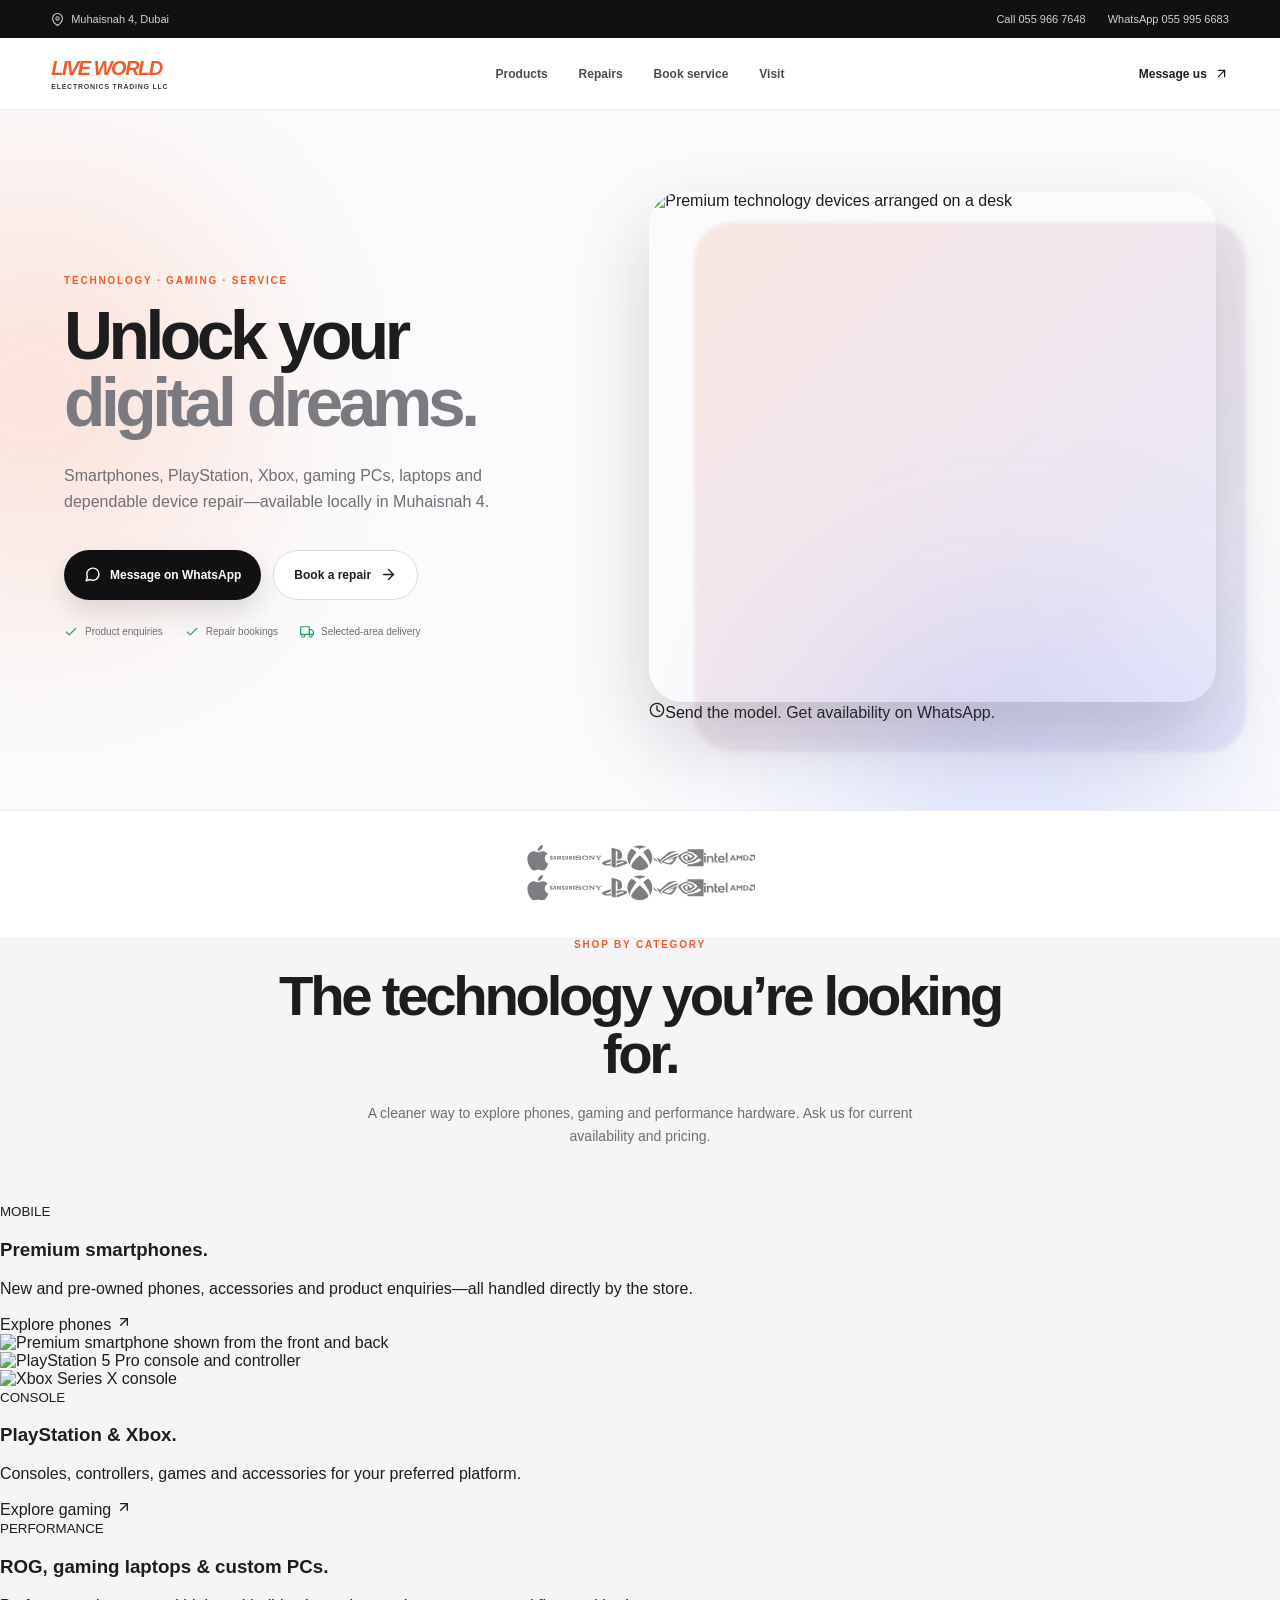
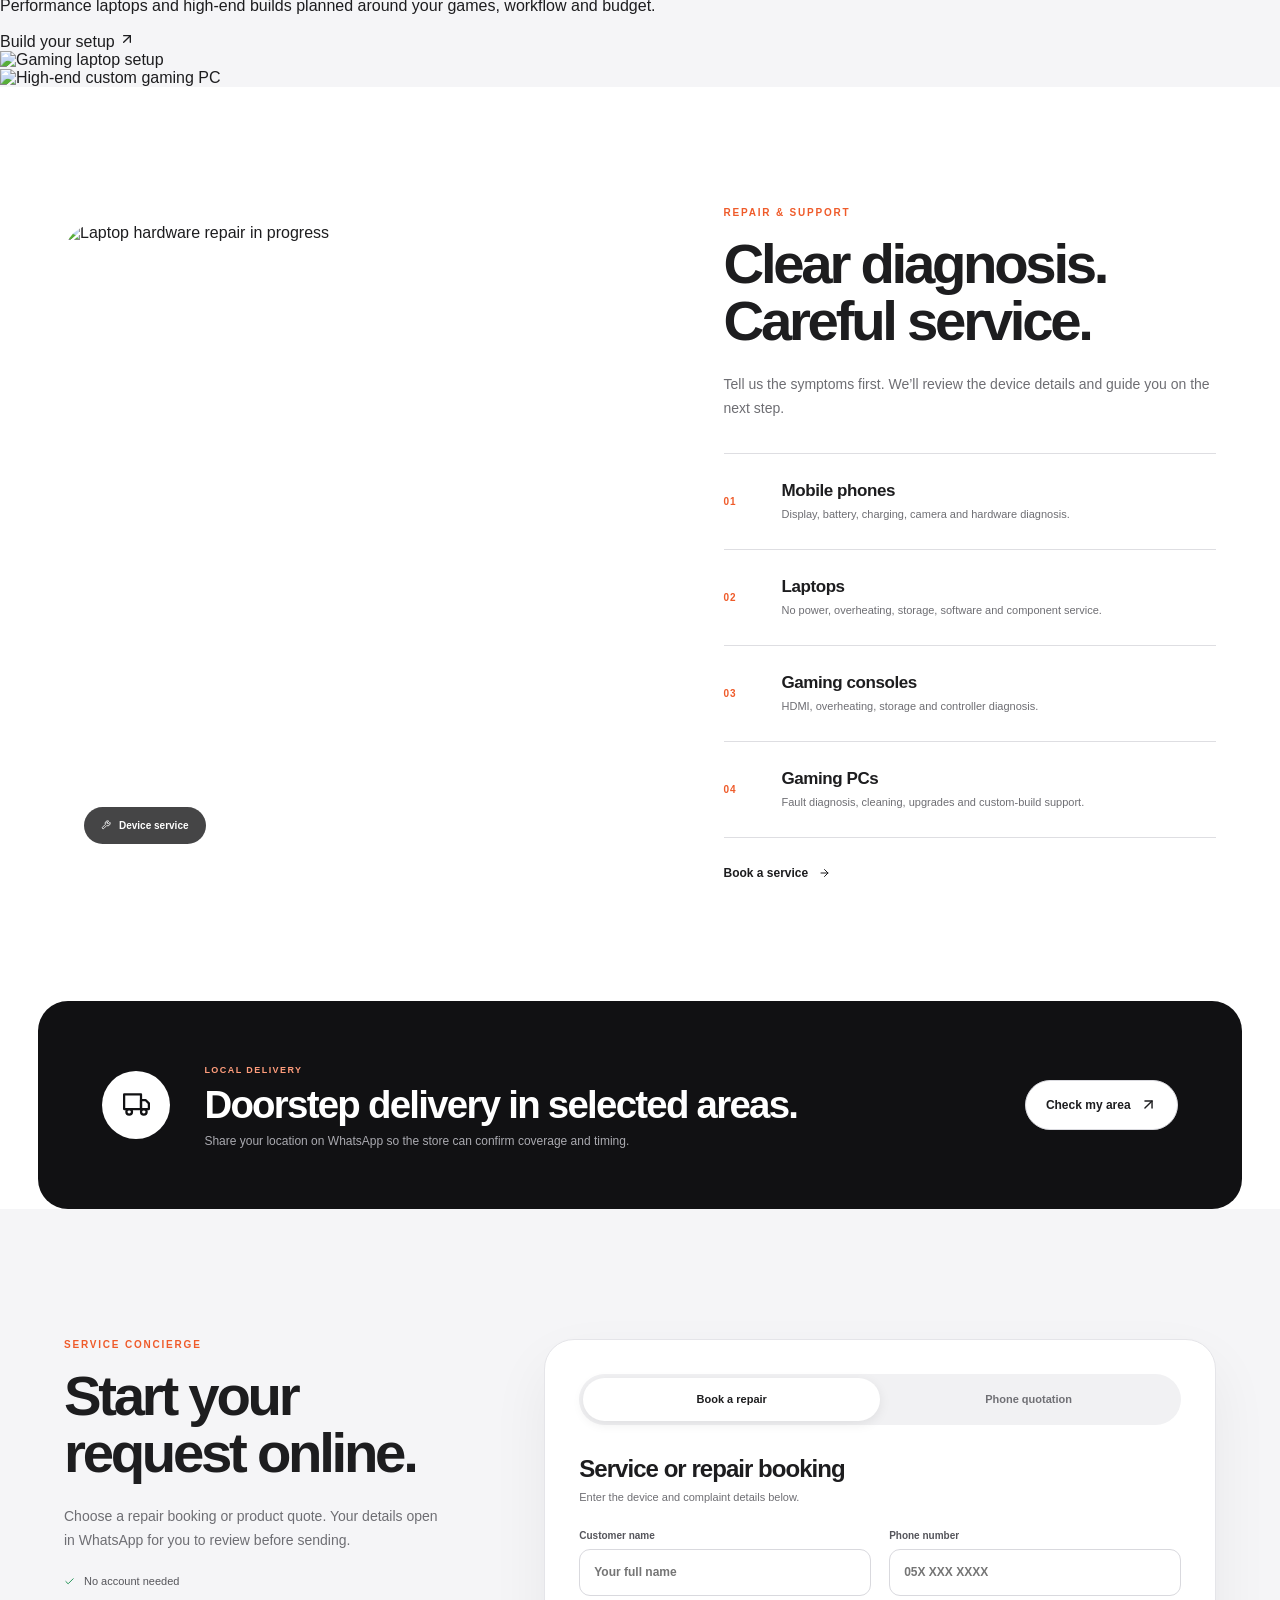
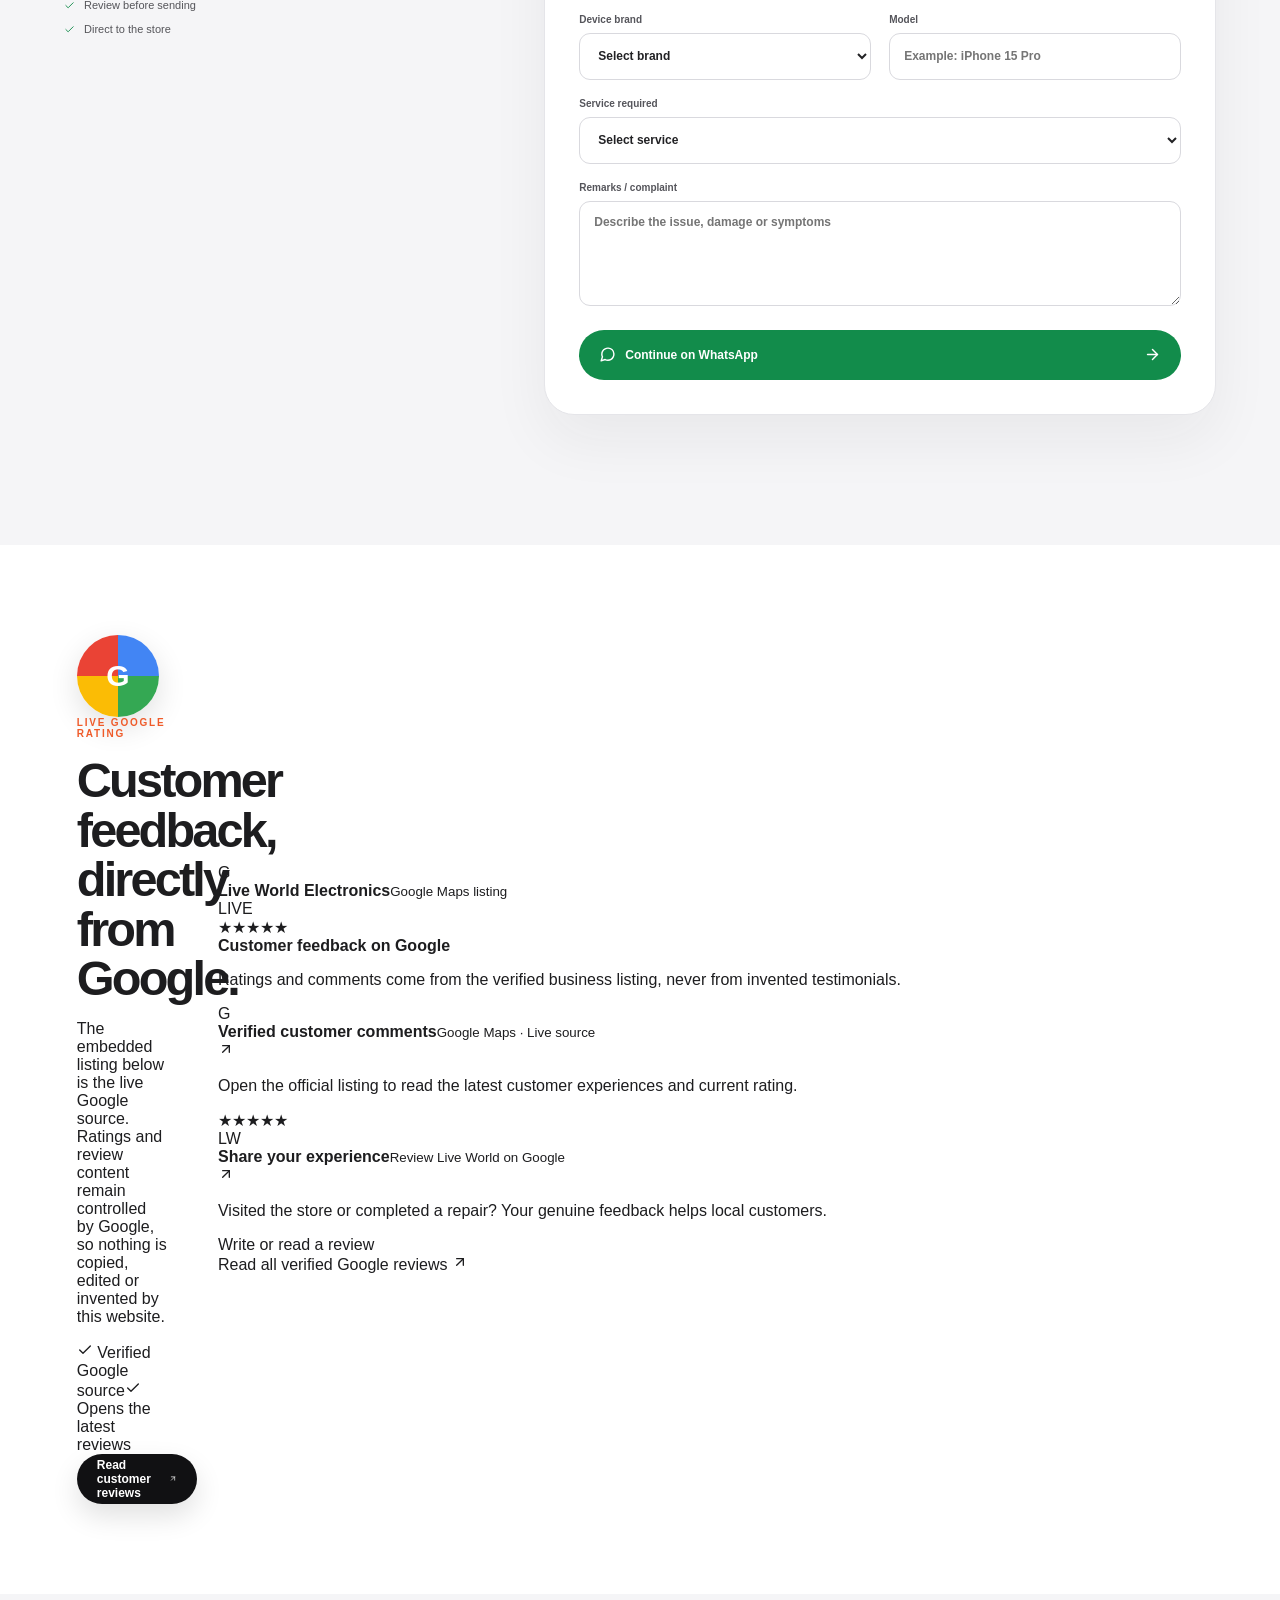
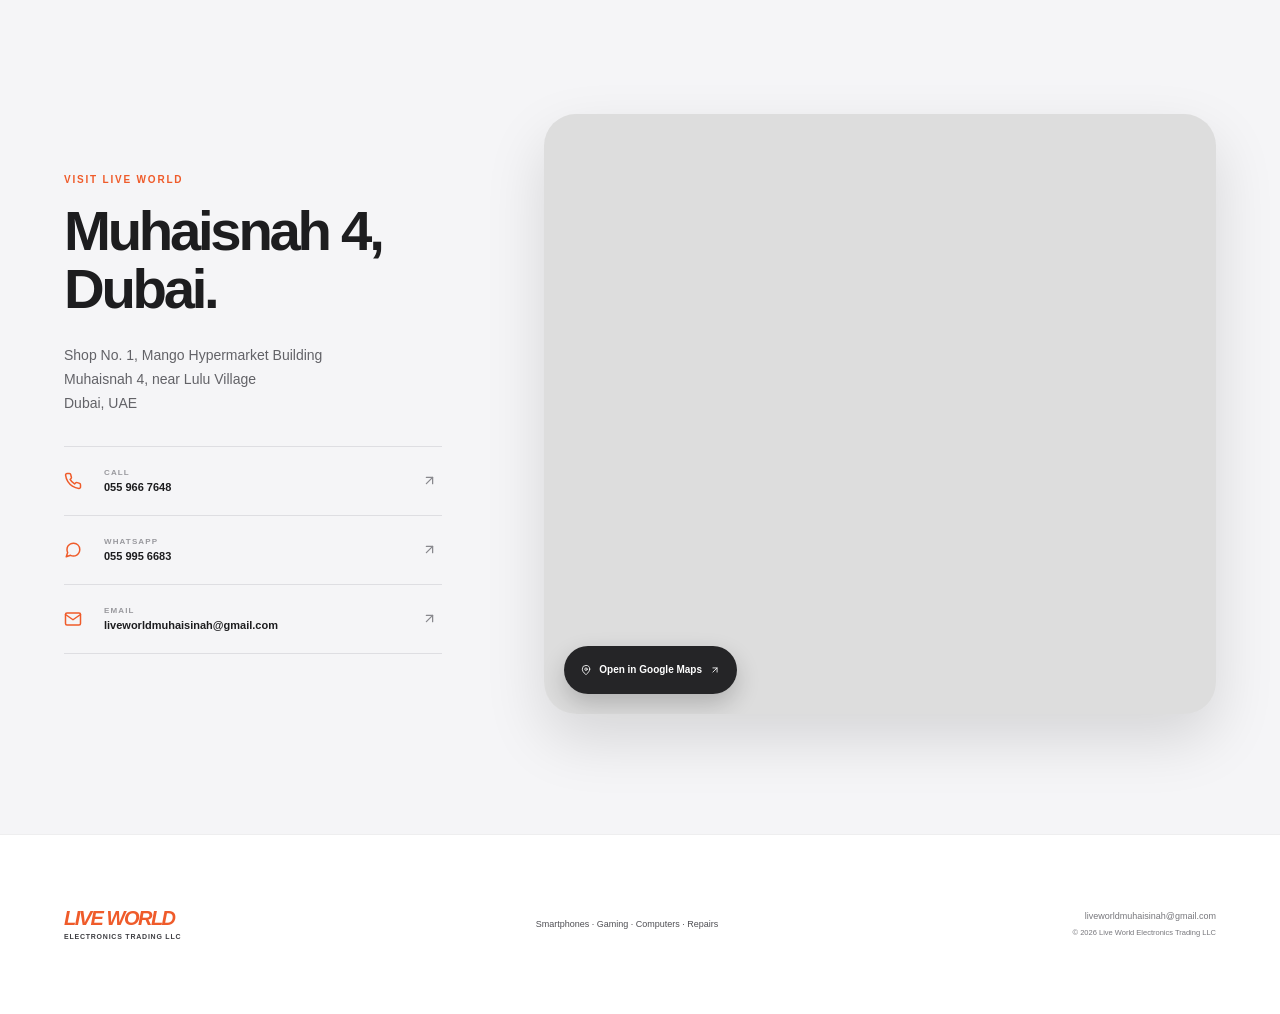
==== commit b970eafb: "Redesign Live World homepage and verified reviews canvas" ====
--- a/index.html
+++ b/index.html
@@ -1,15 +1 @@
-<!doctype html>
-<html lang="en">
-<head>
-<meta charset="UTF-8" />
-<meta name="viewport" content="width=device-width, initial-scale=1.0" />
-<meta name="description" content="Smartphones, PlayStation, Xbox, gaming PCs, laptops and device repair services in Muhaisnah 4, Dubai." />
-<meta name="theme-color" content="#ffffff" />
-<title>Live World Electronics | Phones, Gaming & Repairs in Dubai</title>
-<link rel="stylesheet" href="styles.css?v=20260808f" />
-</head>
-<body>
-<main><div class="utility-bar"><span><svg stroke="currentColor" fill="none" stroke-width="2" viewBox="0 0 24 24" stroke-linecap="round" stroke-linejoin="round" height="1em" width="1em" xmlns="http://www.w3.org/2000/svg"><path d="M21 10c0 7-9 13-9 13s-9-6-9-13a9 9 0 0 1 18 0z"></path><circle cx="12" cy="10" r="3"></circle></svg> Muhaisnah 4, Dubai</span><div><a href="tel:+971559667648">Call 055 966 7648</a><a href="https://wa.me/971559956683?text=Hello%20Live%20World%2C%20I%20would%20like%20to%20know%20more%20about%20your%20products%20and%20services." target="_blank" rel="noreferrer">WhatsApp 055 995 6683</a></div></div><header class="site-header"><a class="wordmark" href="#top" aria-label="Live World home"><strong>LIVE WORLD</strong><span>Electronics Trading LLC</span></a><nav aria-label="Main navigation"><a href="#products">Products</a><a href="#repairs">Repairs</a><a href="#concierge">Book service</a><a href="#visit">Visit</a></nav><a class="header-action" href="https://wa.me/971559956683?text=Hello%20Live%20World%2C%20I%20would%20like%20to%20know%20more%20about%20your%20products%20and%20services." target="_blank" rel="noreferrer">Message us <svg stroke="currentColor" fill="none" stroke-width="2" viewBox="0 0 24 24" stroke-linecap="round" stroke-linejoin="round" height="1em" width="1em" xmlns="http://www.w3.org/2000/svg"><line x1="7" y1="17" x2="17" y2="7"></line><polyline points="7 7 17 7 17 17"></polyline></svg></a></header><section class="hero" id="top"><div class="hero-ambient hero-ambient-orange"></div><div class="hero-ambient hero-ambient-blue"></div><div class="hero-copy"><p class="eyebrow">TECHNOLOGY · GAMING · SERVICE</p><h1>Everything tech.<br><span>Handled properly.</span></h1><p class="hero-lead">Smartphones, PlayStation, Xbox, gaming PCs, laptops and dependable device repair—available locally in Muhaisnah 4.</p><div class="hero-actions"><a class="button button-dark" href="https://wa.me/971559956683?text=Hello%20Live%20World%2C%20I%20would%20like%20to%20know%20more%20about%20your%20products%20and%20services." target="_blank" rel="noreferrer"><svg stroke="currentColor" fill="none" stroke-width="2" viewBox="0 0 24 24" stroke-linecap="round" stroke-linejoin="round" height="1em" width="1em" xmlns="http://www.w3.org/2000/svg"><path d="M21 11.5a8.38 8.38 0 0 1-.9 3.8 8.5 8.5 0 0 1-7.6 4.7 8.38 8.38 0 0 1-3.8-.9L3 21l1.9-5.7a8.38 8.38 0 0 1-.9-3.8 8.5 8.5 0 0 1 4.7-7.6 8.38 8.38 0 0 1 3.8-.9h.5a8.48 8.48 0 0 1 8 8v.5z"></path></svg> Message on WhatsApp</a><a class="button button-light" href="#concierge">Book a repair <svg stroke="currentColor" fill="none" stroke-width="2" viewBox="0 0 24 24" stroke-linecap="round" stroke-linejoin="round" height="1em" width="1em" xmlns="http://www.w3.org/2000/svg"><line x1="5" y1="12" x2="19" y2="12"></line><polyline points="12 5 19 12 12 19"></polyline></svg></a></div><div class="hero-details"><span><svg stroke="currentColor" fill="none" stroke-width="2" viewBox="0 0 24 24" stroke-linecap="round" stroke-linejoin="round" height="1em" width="1em" xmlns="http://www.w3.org/2000/svg"><polyline points="20 6 9 17 4 12"></polyline></svg> Product enquiries</span><span><svg stroke="currentColor" fill="none" stroke-width="2" viewBox="0 0 24 24" stroke-linecap="round" stroke-linejoin="round" height="1em" width="1em" xmlns="http://www.w3.org/2000/svg"><polyline points="20 6 9 17 4 12"></polyline></svg> Repair bookings</span><span><svg stroke="currentColor" fill="none" stroke-width="2" viewBox="0 0 24 24" stroke-linecap="round" stroke-linejoin="round" height="1em" width="1em" xmlns="http://www.w3.org/2000/svg"><rect x="1" y="3" width="15" height="13"></rect><polygon points="16 8 20 8 23 11 23 16 16 16 16 8"></polygon><circle cx="5.5" cy="18.5" r="2.5"></circle><circle cx="18.5" cy="18.5" r="2.5"></circle></svg> Selected-area delivery</span></div></div><div class="hero-media"><img src="https://images.unsplash.com/photo-1630168567476-cb79a02d3f9d?auto=format&amp;fit=crop&amp;w=1800&amp;q=88" alt="Premium technology devices arranged on a desk"><div class="hero-note"><span><svg stroke="currentColor" fill="none" stroke-width="2" viewBox="0 0 24 24" stroke-linecap="round" stroke-linejoin="round" height="1em" width="1em" xmlns="http://www.w3.org/2000/svg"><circle cx="12" cy="12" r="10"></circle><polyline points="12 6 12 12 16 14"></polyline></svg></span><div><small>QUICK ENQUIRIES</small><strong>Send the model on WhatsApp.</strong></div></div></div></section><section class="logo-strip" aria-label="Technology brands"><svg stroke="currentColor" fill="currentColor" stroke-width="0" role="img" viewBox="0 0 24 24" height="1em" width="1em" xmlns="http://www.w3.org/2000/svg"><title>Apple</title><path d="M12.152 6.896c-.948 0-2.415-1.078-3.96-1.04-2.04.027-3.91 1.183-4.961 3.014-2.117 3.675-.546 9.103 1.519 12.09 1.013 1.454 2.208 3.09 3.792 3.039 1.52-.065 2.09-.987 3.935-.987 1.831 0 2.35.987 3.96.948 1.637-.026 2.676-1.48 3.676-2.948 1.156-1.688 1.636-3.325 1.662-3.415-.039-.013-3.182-1.221-3.22-4.857-.026-3.04 2.48-4.494 2.597-4.559-1.429-2.09-3.623-2.324-4.39-2.376-2-.156-3.675 1.09-4.61 1.09zM15.53 3.83c.843-1.012 1.4-2.427 1.245-3.83-1.207.052-2.662.805-3.532 1.818-.78.896-1.454 2.338-1.273 3.714 1.338.104 2.715-.688 3.559-1.701"></path></svg><svg stroke="currentColor" fill="currentColor" stroke-width="0" role="img" viewBox="0 0 24 24" height="1em" width="1em" xmlns="http://www.w3.org/2000/svg"><title>Samsung</title><path d="M19.8166 10.2808l.0459 2.6934h-.023l-.7793-2.6934h-1.2837v3.3925h.8481l-.0458-2.785h.023l.8366 2.785h1.2264v-3.3925zm-16.149 0l-.6418 3.427h.9284l.4699-3.1175h.0229l.4585 3.1174h.9169l-.6304-3.4269zm5.1805 0l-.424 2.6132h-.023l-.424-2.6132H6.5788l-.0688 3.427h.8596l.023-3.0832h.0114l.573 3.0831h.8711l.5731-3.083h.023l.0228 3.083h.8596l-.0802-3.4269zm-7.2664 2.4527c.0343.0802.0229.1949.0114.2522-.0229.1146-.1031.2292-.3324.2292-.2177 0-.3438-.126-.3438-.3095v-.3323H0v.2636c0 .7679.6074.9971 1.2493.9971.6189 0 1.1346-.2178 1.2149-.7794.0458-.298.0114-.4928 0-.5616-.1605-.722-1.467-.9283-1.5588-1.3295-.0114-.0688-.0114-.1375 0-.1834.023-.1146.1032-.2292.3095-.2292.2063 0 .321.126.321.3095v.2063h.8595v-.2407c0-.745-.6762-.8596-1.1576-.8596-.6074 0-1.1117.2063-1.2034.7564-.023.149-.0344.2866.0114.4585.1376.7106 1.364.9169 1.5358 1.3524m11.152 0c.0343.0803.0228.1834.0114.2522-.023.1146-.1032.2292-.3324.2292-.2178 0-.3438-.126-.3438-.3095v-.3323h-.917v.2636c0 .7564.596.9857 1.2379.9857.6189 0 1.1232-.2063 1.2034-.7794.0459-.298.0115-.4814 0-.5616-.1375-.7106-1.4327-.9284-1.5243-1.318-.0115-.0688-.0115-.1376 0-.1835.0229-.1146.1031-.2292.3094-.2292.1948 0 .321.126.321.3095v.2063h.848v-.2407c0-.745-.6647-.8596-1.146-.8596-.6075 0-1.1004.1948-1.192.7564-.023.149-.023.2866.0114.4585.1376.7106 1.341.9054 1.513 1.3524m2.8882.4585c.2407 0 .3094-.1605.3323-.2522.0115-.0343.0115-.0917.0115-.126v-2.533h.871v2.4642c0 .0688 0 .1948-.0114.2292-.0573.6419-.5616.8482-1.192.8482-.6303 0-1.1346-.2063-1.192-.8482 0-.0344-.0114-.1604-.0114-.2292v-2.4642h.871v2.533c0 .0458 0 .0916.0115.126 0 .0917.0688.2522.3095.2522m7.1518-.0344c.2522 0 .3324-.1605.3553-.2522.0115-.0343.0115-.0917.0115-.126v-.4929h-.3553v-.5043H24v.917c0 .0687 0 .1145-.0115.2292-.0573.6303-.596.8481-1.2034.8481-.6075 0-1.1461-.2178-1.2034-.8481-.0115-.1147-.0115-.1605-.0115-.2293v-1.444c0-.0574.0115-.172.0115-.2293.0802-.6419.596-.8482 1.2034-.8482s1.1347.2063 1.2034.8482c.0115.1031.0115.2292.0115.2292v.1146h-.8596v-.1948s0-.0803-.0115-.1261c-.0114-.0802-.0802-.2521-.3438-.2521-.2521 0-.321.1604-.3438.2521-.0115.0458-.0115.1032-.0115.1605v1.5702c0 .0458 0 .0916.0115.126 0 .0917.0917.2522.3323.2522"></path></svg><svg stroke="currentColor" fill="currentColor" stroke-width="0" role="img" viewBox="0 0 24 24" height="1em" width="1em" xmlns="http://www.w3.org/2000/svg"><title>Sony</title><path d="M8.5505 9.8881c.921 0 1.6574.2303 2.2209.7423.3848.3485.5999.8454.5939 1.3665a1.9081 1.9081 0 0 1-.5939 1.3726c-.5272.4848-1.3483.7423-2.221.7423-.8725 0-1.6785-.2575-2.2148-.7423-.3908-.3485-.609-.8484-.603-1.3726 0-.518.2182-1.015.603-1.3665.5-.4545 1.3847-.7423 2.2149-.7423zm.003 3.6692c.4606 0 .8878-.1606 1.1878-.4575.2999-.2999.4332-.6605.4332-1.1029 0-.4242-.1484-.821-.4333-1.1029-.2938-.2908-.7332-.4545-1.1877-.4545s-.8938.1637-1.1907.4545c-.2848.2818-.4333.6787-.4333 1.103-.006.409.1485.806.4333 1.1029.2969.2939.7332.4575 1.1907.4575zm-4.8418-1.9665c.1605.0424.315.094.4666.1636a1.352 1.352 0 0 1 .3787.2576c.197.206.309.4817.306.7665a.9643.9643 0 0 1-.3787.7788 2.0662 2.0662 0 0 1-.709.3485 3.7231 3.7231 0 0 1-1.1938.1697c-.352 0-.5467-.0406-.8138-.0962l-.077-.016c-.294-.0666-.5817-.1575-.8575-.2787a.0695.0695 0 0 0-.0424-.0121c-.0454 0-.0818.0394-.0818.0848v.203H.1212v-1.4786h.5242a.7559.7559 0 0 0 .1363.418c.2121.2607.4394.3607.6575.4395.3666.1212.7514.1848 1.1362.1969.5526 0 .8756-.134.9455-.163l.009-.0037.0062-.0023c.0616-.0226.3119-.1143.3119-.3916 0-.2743-.2338-.334-.387-.373l-.022-.0058c-.1708-.046-.562-.0872-.9897-.1323l-.1526-.016c-.4848-.0515-.9696-.1273-1.1968-.1758-.4977-.1097-.6942-.2917-.816-.4045l-.0082-.0076A1.0192 1.0192 0 0 1 0 11.1608c0-.497.3394-.797.7575-.9817.4454-.2.9756-.288 1.4392-.288.8211.0031 1.4877.2697 1.727.394.097.0515.1455-.0121.1455-.0606v-.1484h.5272v1.2876h-.4727a.9056.9056 0 0 0-.2939-.4909 1.289 1.289 0 0 0-.297-.1787c-.3968-.1667-.821-.2515-1.2513-.2455-.4423 0-.8665.085-1.0786.2153-.1333.0818-.2.1848-.2.306 0 .1727.1454.2424.2182.2636.1967.0597.6328.103.972.1369.0736.0073.1426.0142.2036.0206.3272.0334 1.012.1243 1.315.2zm18.1673-.9966v-.4787H24v.4696h-.4757c-.1727 0-.2424.0334-.3727.1788l-1.4271 1.63a.098.098 0 0 0-.0182.0698v.7423a1.106 1.106 0 0 0 .0121.103.1496.1496 0 0 0 .1.0909.9368.9368 0 0 0 .1303.009h.4848v.4698h-2.5724v-.4697h.4606a.9343.9343 0 0 0 .1302-.0091.1627.1627 0 0 0 .1031-.091.5626.5626 0 0 0 .009-.1v-.7422c0-.0242 0-.0242-.0333-.0636a606.7592 606.7592 0 0 0-1.4119-1.6028c-.0758-.0788-.2061-.2061-.406-.2061h-.4576v-.4696h2.5876v.4696h-.3121c-.0697 0-.1182.0697-.0576.1455 0 0 .8696 1.0392.8787 1.0513.0091.0122.0152.0122.0273.003.0121-.009.8938-1.0453.8999-1.0543a.0912.0912 0 0 0-.0182-.1273.1095.1095 0 0 0-.0606-.0182zm-6.284-.0031h.4848c.2212 0 .2606.0848.2636.2909l.0273 1.5664-2.5815-2.324H11.944v.4697h.412c.297 0 .3182.1636.3182.309v2.2138c.0004.1285.0009.295-.1818.295h-.506v.4667h2.1634v-.4697h-.5273c-.212 0-.2211-.097-.2242-.303v-1.8816l2.9724 2.6511h.7575l-.0394-2.9966c.003-.218.0182-.2908.2424-.2908h.4726v-.4697H15.595Z"></path></svg><svg stroke="currentColor" fill="currentColor" stroke-width="0" role="img" viewBox="0 0 24 24" height="1em" width="1em" xmlns="http://www.w3.org/2000/svg"><title>PlayStation</title><path d="M8.984 2.596v17.547l3.915 1.261V6.688c0-.69.304-1.151.794-.991.636.18.76.814.76 1.505v5.875c2.441 1.193 4.362-.002 4.362-3.152 0-3.237-1.126-4.675-4.438-5.827-1.307-.448-3.728-1.186-5.39-1.502zm4.656 16.241l6.296-2.275c.715-.258.826-.625.246-.818-.586-.192-1.637-.139-2.357.123l-4.205 1.5V14.98l.24-.085s1.201-.42 2.913-.615c1.696-.18 3.785.03 5.437.661 1.848.601 2.04 1.472 1.576 2.072-.465.6-1.622 1.036-1.622 1.036l-8.544 3.107V18.86zM1.807 18.6c-1.9-.545-2.214-1.668-1.352-2.32.801-.586 2.16-1.052 2.16-1.052l5.615-2.013v2.313L4.205 17c-.705.271-.825.632-.239.826.586.195 1.637.15 2.343-.12L8.247 17v2.074c-.12.03-.256.044-.39.073-1.939.331-3.996.196-6.038-.479z"></path></svg><svg stroke="currentColor" fill="currentColor" stroke-width="0" viewBox="0 0 512 512" height="1em" width="1em" xmlns="http://www.w3.org/2000/svg"><title>Xbox</title><path d="M369.9 318.2c44.3 54.3 64.7 98.8 54.4 118.7-7.9 15.1-56.7 44.6-92.6 55.9-29.6 9.3-68.4 13.3-100.4 10.2-38.2-3.7-76.9-17.4-110.1-39C93.3 445.8 87 438.3 87 423.4c0-29.9 32.9-82.3 89.2-142.1 32-33.9 76.5-73.7 81.4-72.6 9.4 2.1 84.3 75.1 112.3 109.5zM188.6 143.8c-29.7-26.9-58.1-53.9-86.4-63.4-15.2-5.1-16.3-4.8-28.7 8.1-29.2 30.4-53.5 79.7-60.3 122.4-5.4 34.2-6.1 43.8-4.2 60.5 5.6 50.5 17.3 85.4 40.5 120.9 9.5 14.6 12.1 17.3 9.3 9.9-4.2-11-.3-37.5 9.5-64 14.3-39 53.9-112.9 120.3-194.4zm311.6 63.5C483.3 127.3 432.7 77 425.6 77c-7.3 0-24.2 6.5-36 13.9-23.3 14.5-41 31.4-64.3 52.8C367.7 197 427.5 283.1 448.2 346c6.8 20.7 9.7 41.1 7.4 52.3-1.7 8.5-1.7 8.5 1.4 4.6 6.1-7.7 19.9-31.3 25.4-43.5 7.4-16.2 15-40.2 18.6-58.7 4.3-22.5 3.9-70.8-.8-93.4zM141.3 43C189 40.5 251 77.5 255.6 78.4c.7.1 10.4-4.2 21.6-9.7 63.9-31.1 94-25.8 107.4-25.2-63.9-39.3-152.7-50-233.9-11.7-23.4 11.1-24 11.9-9.4 11.2z"></path></svg><svg stroke="currentColor" fill="currentColor" stroke-width="0" role="img" viewBox="0 0 24 24" height="1em" width="1em" xmlns="http://www.w3.org/2000/svg"><title>Republic of Gamers</title><path d="M21.3906 5.5833c-1.3467.0115-3.4338.19541-5.9375.97657-1.6024.49851-3.916 2.74203-8.22459 6.90823-.56973.3204-2.67017-.8912-3.88085-1.461 0 0 1.9929 3.1699 2.70507 4.0957 1.06825 1.46 3.02735 2.3145 3.02735 2.3145-.17804-.1781-1.53019-1.6029-1.92188-2.4219-.24926-.3917.03418-.9624 1.95703-2.3867C10.86 12.3268 17.0569 7.09358 23.0391 5.66924c0 0-.601-.09488-1.6485-.08593V5.5833ZM24 7.7708c-2.0653.21366-4.06.81878-5.9473 1.70899C14.2783 11.2602 7.9043 15.8177 7.9043 15.8177c.28486.178.5706.3556.85546.498 3.06234 1.3531 7.58484 2.1716 8.43944 1.8867 2.3858-.7833 5.056-5.8026 5.875-8.1172 0 0-2.4933.9968-5.0215 2.1719-2.1009.9971-4.414 2.1368-4.414 2.1368l5.875-1.7813s-1.5676 3.7036-3.6328 4.1309c-2.0653.4273-5.6973-1.0332-5.6973-1.0332.2849-.2493 4.1302-3.0629 13.1035-6.73051.3917-.28487.6417-.74608.7129-1.20898V7.7708ZM0 11.2942c.35608.9615.8194 1.8525 1.35352 2.7071.64094.819 3.27477 1.4952 3.63086 1.5664C3.34638 14.4282 0 11.2942 0 11.2942Z"></path></svg><svg stroke="currentColor" fill="currentColor" stroke-width="0" role="img" viewBox="0 0 24 24" height="1em" width="1em" xmlns="http://www.w3.org/2000/svg"><title>NVIDIA</title><path d="M8.948 8.798v-1.43a6.7 6.7 0 0 1 .424-.018c3.922-.124 6.493 3.374 6.493 3.374s-2.774 3.851-5.75 3.851c-.398 0-.787-.062-1.158-.185v-4.346c1.528.185 1.837.857 2.747 2.385l2.04-1.714s-1.492-1.952-4-1.952a6.016 6.016 0 0 0-.796.035m0-4.735v2.138l.424-.027c5.45-.185 9.01 4.47 9.01 4.47s-4.08 4.964-8.33 4.964c-.37 0-.733-.035-1.095-.097v1.325c.3.035.61.062.91.062 3.957 0 6.82-2.023 9.593-4.408.459.371 2.34 1.263 2.73 1.652-2.633 2.208-8.772 3.984-12.253 3.984-.335 0-.653-.018-.971-.053v1.864H24V4.063zm0 10.326v1.131c-3.657-.654-4.673-4.46-4.673-4.46s1.758-1.944 4.673-2.262v1.237H8.94c-1.528-.186-2.73 1.245-2.73 1.245s.68 2.412 2.739 3.11M2.456 10.9s2.164-3.197 6.5-3.533V6.201C4.153 6.59 0 10.653 0 10.653s2.35 6.802 8.948 7.42v-1.237c-4.84-.6-6.492-5.936-6.492-5.936z"></path></svg><svg stroke="currentColor" fill="currentColor" stroke-width="0" role="img" viewBox="0 0 24 24" height="1em" width="1em" xmlns="http://www.w3.org/2000/svg"><title>Intel</title><path d="M20.42 7.345v9.18h1.651v-9.18zM0 7.475v1.737h1.737V7.474zm9.78.352v6.053c0 .513.044.945.13 1.292.087.34.235.618.44.828.203.21.475.359.803.451.334.093.754.136 1.255.136h.216v-1.533c-.24 0-.445-.012-.593-.037a.672.672 0 0 1-.39-.173.693.693 0 0 1-.173-.377 4.002 4.002 0 0 1-.037-.606v-2.182h1.193v-1.416h-1.193V7.827zm-3.505 2.312c-.396 0-.76.08-1.082.241-.327.161-.6.384-.822.668l-.087.117v-.902H2.658v6.256h1.639v-3.214c.018-.588.16-1.02.433-1.299.29-.297.642-.445 1.044-.445.476 0 .841.149 1.082.433.235.284.359.686.359 1.2v3.324h1.663V12.97c.006-.89-.229-1.595-.686-2.09-.458-.495-1.1-.742-1.917-.742zm10.065.006a3.252 3.252 0 0 0-2.306.946c-.29.29-.525.637-.692 1.033a3.145 3.145 0 0 0-.254 1.273c0 .452.08.878.241 1.274.161.395.39.742.674 1.032.284.29.637.526 1.045.693.408.173.86.26 1.342.26 1.397 0 2.262-.637 2.782-1.23l-1.187-.904c-.248.297-.841.699-1.583.699-.464 0-.847-.105-1.138-.321a1.588 1.588 0 0 1-.593-.872l-.019-.056h4.915v-.587c0-.451-.08-.872-.235-1.267a3.393 3.393 0 0 0-.661-1.033 3.013 3.013 0 0 0-1.02-.692 3.345 3.345 0 0 0-1.311-.248zm-16.297.118v6.256h1.651v-6.256zm16.278 1.286c1.132 0 1.664.797 1.664 1.255l-3.32.006c0-.458.525-1.255 1.656-1.261zm7.073 3.814a.606.606 0 0 0-.606.606.606.606 0 0 0 .606.606.606.606 0 0 0 .606-.606.606.606 0 0 0-.606-.606zm-.008.105a.5.5 0 0 1 .002 0 .5.5 0 0 1 .5.501.5.5 0 0 1-.5.5.5.5 0 0 1-.5-.5.5.5 0 0 1 .498-.5zm-.233.155v.699h.13v-.285h.093l.173.285h.136l-.18-.297a.191.191 0 0 0 .118-.056c.03-.03.05-.074.05-.136 0-.068-.02-.117-.063-.154-.037-.038-.105-.056-.185-.056zm.13.099h.154c.019 0 .037.006.056.012a.064.064 0 0 1 .037.031c.013.013.012.031.012.056a.124.124 0 0 1-.012.055.164.164 0 0 1-.037.031c-.019.006-.037.013-.056.013h-.154Z"></path></svg><svg stroke="currentColor" fill="currentColor" stroke-width="0" role="img" viewBox="0 0 24 24" height="1em" width="1em" xmlns="http://www.w3.org/2000/svg"><title>AMD</title><path d="M18.324 9.137l1.559 1.56h2.556v2.557L24 14.814V9.137zM2 9.52l-2 4.96h1.309l.37-.982H3.9l.408.982h1.338L3.432 9.52zm4.209 0v4.955h1.238v-3.092l1.338 1.562h.188l1.338-1.556v3.091h1.238V9.52H10.47l-1.592 1.845L7.287 9.52zm6.283 0v4.96h2.057c1.979 0 2.88-1.046 2.88-2.472 0-1.36-.937-2.488-2.747-2.488zm1.237.91h.792c1.17 0 1.63.711 1.63 1.57 0 .728-.372 1.572-1.616 1.572h-.806zm-10.985.273l.791 1.932H2.008zm17.137.307l-1.604 1.603v2.25h2.246l1.604-1.607h-2.246z"></path></svg></section><section class="products section-shell" id="products"><div class="section-heading centered"><p class="eyebrow">SHOP BY CATEGORY</p><h2>The technology you’re looking for.</h2><p>Ask us for current availability, configuration and pricing before visiting.</p></div><div class="product-grid"><article class="product-card product-phone"><img src="https://images.unsplash.com/photo-1671899635938-6160ec1f81fd?auto=format&amp;fit=crop&amp;w=1200&amp;q=86" alt="Premium smartphones" loading="lazy"><div class="product-shade"></div><div class="product-copy"><small>MOBILE</small><h3>Premium smartphones</h3><p>New and pre-owned devices, accessories and availability enquiries.</p><a href="https://wa.me/971559956683?text=Hello%20Live%20World%2C%20please%20share%20availability%20and%20pricing%20for%20Premium%20smartphones." target="_blank" rel="noreferrer">Check availability <svg stroke="currentColor" fill="none" stroke-width="2" viewBox="0 0 24 24" stroke-linecap="round" stroke-linejoin="round" height="1em" width="1em" xmlns="http://www.w3.org/2000/svg"><line x1="7" y1="17" x2="17" y2="7"></line><polyline points="7 7 17 7 17 17"></polyline></svg></a></div></article><article class="product-card product-console"><img src="https://images.unsplash.com/photo-1630526959191-d1a0a71bf926?auto=format&amp;fit=crop&amp;w=1200&amp;q=86" alt="PlayStation &amp; Xbox" loading="lazy"><div class="product-shade"></div><div class="product-copy"><small>CONSOLE</small><h3>PlayStation &amp; Xbox</h3><p>Consoles, controllers, games and gaming accessories.</p><a href="https://wa.me/971559956683?text=Hello%20Live%20World%2C%20please%20share%20availability%20and%20pricing%20for%20PlayStation%20%26%20Xbox." target="_blank" rel="noreferrer">Check availability <svg stroke="currentColor" fill="none" stroke-width="2" viewBox="0 0 24 24" stroke-linecap="round" stroke-linejoin="round" height="1em" width="1em" xmlns="http://www.w3.org/2000/svg"><line x1="7" y1="17" x2="17" y2="7"></line><polyline points="7 7 17 7 17 17"></polyline></svg></a></div></article><article class="product-card product-pc"><img src="https://images.unsplash.com/photo-1626218174358-7769486c4b79?auto=format&amp;fit=crop&amp;w=1400&amp;q=86" alt="Gaming PCs" loading="lazy"><div class="product-shade"></div><div class="product-copy"><small>CUSTOM BUILD</small><h3>Gaming PCs</h3><p>High-end PC builds planned around your performance needs and budget.</p><a href="https://wa.me/971559956683?text=Hello%20Live%20World%2C%20please%20share%20availability%20and%20pricing%20for%20Gaming%20PCs." target="_blank" rel="noreferrer">Check availability <svg stroke="currentColor" fill="none" stroke-width="2" viewBox="0 0 24 24" stroke-linecap="round" stroke-linejoin="round" height="1em" width="1em" xmlns="http://www.w3.org/2000/svg"><line x1="7" y1="17" x2="17" y2="7"></line><polyline points="7 7 17 7 17 17"></polyline></svg></a></div></article><article class="product-card product-laptop"><img src="https://images.unsplash.com/photo-1684127987312-43455fd95925?auto=format&amp;fit=crop&amp;w=1400&amp;q=86" alt="Gaming laptops" loading="lazy"><div class="product-shade"></div><div class="product-copy"><small>PERFORMANCE</small><h3>Gaming laptops</h3><p>ROG and performance laptops for gaming, work and creation.</p><a href="https://wa.me/971559956683?text=Hello%20Live%20World%2C%20please%20share%20availability%20and%20pricing%20for%20Gaming%20laptops." target="_blank" rel="noreferrer">Check availability <svg stroke="currentColor" fill="none" stroke-width="2" viewBox="0 0 24 24" stroke-linecap="round" stroke-linejoin="round" height="1em" width="1em" xmlns="http://www.w3.org/2000/svg"><line x1="7" y1="17" x2="17" y2="7"></line><polyline points="7 7 17 7 17 17"></polyline></svg></a></div></article></div></section><section class="repair-section" id="repairs"><div class="repair-media"><img src="https://images.unsplash.com/photo-1721333089073-215a56fd710c?auto=format&amp;fit=crop&amp;w=1400&amp;q=86" alt="Laptop hardware repair in progress" loading="lazy"><span><svg stroke="currentColor" fill="none" stroke-width="2" viewBox="0 0 24 24" stroke-linecap="round" stroke-linejoin="round" height="1em" width="1em" xmlns="http://www.w3.org/2000/svg"><path d="M14.7 6.3a1 1 0 0 0 0 1.4l1.6 1.6a1 1 0 0 0 1.4 0l3.77-3.77a6 6 0 0 1-7.94 7.94l-6.91 6.91a2.12 2.12 0 0 1-3-3l6.91-6.91a6 6 0 0 1 7.94-7.94l-3.76 3.76z"></path></svg> Device service</span></div><div class="repair-copy"><p class="eyebrow">REPAIR &amp; SUPPORT</p><h2>Clear diagnosis.<br>Careful service.</h2><p class="repair-intro">Tell us the symptoms first. We’ll review the device details and guide you on the next step.</p><div class="repair-list"><article><span>01</span><div><h3>Mobile phones</h3><p>Display, battery, charging, camera and hardware diagnosis.</p></div></article><article><span>02</span><div><h3>Laptops</h3><p>No power, overheating, storage, software and component service.</p></div></article><article><span>03</span><div><h3>Gaming consoles</h3><p>HDMI, overheating, storage and controller diagnosis.</p></div></article><article><span>04</span><div><h3>Gaming PCs</h3><p>Fault diagnosis, cleaning, upgrades and custom-build support.</p></div></article></div><a class="text-link" href="#concierge">Book a service <svg stroke="currentColor" fill="none" stroke-width="2" viewBox="0 0 24 24" stroke-linecap="round" stroke-linejoin="round" height="1em" width="1em" xmlns="http://www.w3.org/2000/svg"><line x1="5" y1="12" x2="19" y2="12"></line><polyline points="12 5 19 12 12 19"></polyline></svg></a></div></section><section class="delivery-band"><div class="delivery-symbol"><svg stroke="currentColor" fill="none" stroke-width="2" viewBox="0 0 24 24" stroke-linecap="round" stroke-linejoin="round" height="1em" width="1em" xmlns="http://www.w3.org/2000/svg"><rect x="1" y="3" width="15" height="13"></rect><polygon points="16 8 20 8 23 11 23 16 16 16 16 8"></polygon><circle cx="5.5" cy="18.5" r="2.5"></circle><circle cx="18.5" cy="18.5" r="2.5"></circle></svg></div><div><small>LOCAL DELIVERY</small><h2>Doorstep delivery in selected areas.</h2><p>Share your location on WhatsApp so the store can confirm coverage and timing.</p></div><a class="button button-light" href="https://wa.me/971559956683?text=Hello%20Live%20World%2C%20please%20check%20doorstep%20delivery%20availability%20for%20my%20location." target="_blank" rel="noreferrer">Check my area <svg stroke="currentColor" fill="none" stroke-width="2" viewBox="0 0 24 24" stroke-linecap="round" stroke-linejoin="round" height="1em" width="1em" xmlns="http://www.w3.org/2000/svg"><line x1="7" y1="17" x2="17" y2="7"></line><polyline points="7 7 17 7 17 17"></polyline></svg></a></section><section class="concierge-section" id="concierge"><div class="concierge-intro"><p class="eyebrow">SERVICE CONCIERGE</p><h2>Start your request online.</h2><p>Choose a repair booking or product quote. Your details open in WhatsApp for you to review before sending.</p><div class="concierge-points"><span><svg stroke="currentColor" fill="none" stroke-width="2" viewBox="0 0 24 24" stroke-linecap="round" stroke-linejoin="round" height="1em" width="1em" xmlns="http://www.w3.org/2000/svg"><polyline points="20 6 9 17 4 12"></polyline></svg> No account needed</span><span><svg stroke="currentColor" fill="none" stroke-width="2" viewBox="0 0 24 24" stroke-linecap="round" stroke-linejoin="round" height="1em" width="1em" xmlns="http://www.w3.org/2000/svg"><polyline points="20 6 9 17 4 12"></polyline></svg> Review before sending</span><span><svg stroke="currentColor" fill="none" stroke-width="2" viewBox="0 0 24 24" stroke-linecap="round" stroke-linejoin="round" height="1em" width="1em" xmlns="http://www.w3.org/2000/svg"><polyline points="20 6 9 17 4 12"></polyline></svg> Direct to the store</span></div></div><div class="concierge-card"><div class="form-tabs" role="tablist" aria-label="Choose request type"><button role="tab" aria-selected="true" class="active" type="button">Book a repair</button><button role="tab" aria-selected="false" class="" type="button">Phone quotation</button></div><div class="form-heading"><h3>Service or repair booking</h3><p>Enter the device and complaint details below.</p></div><form class="concierge-form service-form"><div class="form-grid"><label>Customer name<input autocomplete="name" required="" placeholder="Your full name" name="name"></label><label>Phone number<input autocomplete="tel" required="" placeholder="05X XXX XXXX" type="tel" name="phone"></label><label>Device brand<select name="brand" required=""><option value="" disabled="" selected="">Select brand</option><option>Apple</option><option>Samsung</option><option>PlayStation</option><option>Xbox</option><option>ASUS / ROG</option><option>HP</option><option>Dell</option><option>Lenovo</option><option>Custom PC</option><option>Other</option></select></label><label>Model<input required="" placeholder="Example: iPhone 15 Pro" name="model"></label><label class="wide">Service required<select name="service" required=""><option value="" disabled="" selected="">Select service</option><option>Device diagnosis</option><option>Screen repair</option><option>Battery or charging</option><option>No power or no display</option><option>Software or data</option><option>Cleaning or overheating</option><option>Upgrade or custom build</option><option>Other</option></select></label><label class="wide">Remarks / complaint<textarea name="remarks" required="" rows="4" placeholder="Describe the issue, damage or symptoms"></textarea></label></div><button class="button button-whatsapp" type="submit"><svg stroke="currentColor" fill="none" stroke-width="2" viewBox="0 0 24 24" stroke-linecap="round" stroke-linejoin="round" height="1em" width="1em" xmlns="http://www.w3.org/2000/svg"><path d="M21 11.5a8.38 8.38 0 0 1-.9 3.8 8.5 8.5 0 0 1-7.6 4.7 8.38 8.38 0 0 1-3.8-.9L3 21l1.9-5.7a8.38 8.38 0 0 1-.9-3.8 8.5 8.5 0 0 1 4.7-7.6 8.38 8.38 0 0 1 3.8-.9h.5a8.48 8.48 0 0 1 8 8v.5z"></path></svg> Continue on WhatsApp <svg stroke="currentColor" fill="none" stroke-width="2" viewBox="0 0 24 24" stroke-linecap="round" stroke-linejoin="round" height="1em" width="1em" xmlns="http://www.w3.org/2000/svg"><line x1="5" y1="12" x2="19" y2="12"></line><polyline points="12 5 19 12 12 19"></polyline></svg></button></form><form class="concierge-form quote-form" hidden><div class="form-grid"><label>Customer name<input autocomplete="name" required="" placeholder="Your full name" name="name"></label><label>Phone number<input autocomplete="tel" required="" placeholder="05X XXX XXXX" type="tel" name="phone"></label><label>Preferred brand<select name="brand" required=""><option value="" disabled="" selected="">Select brand</option><option>Apple</option><option>Samsung</option><option>Google</option><option>OnePlus</option><option>Other</option></select></label><label>Model<input required="" placeholder="Example: iPhone 17 Pro" name="model"></label><label class="wide">Storage / colour<input placeholder="Example: 256GB, orange" name="variant"></label><label class="wide">Budget / remarks<textarea name="remarks" rows="4" placeholder="New or used preference and any other details"></textarea></label></div><button class="button button-whatsapp" type="submit"><svg stroke="currentColor" fill="none" stroke-width="2" viewBox="0 0 24 24" stroke-linecap="round" stroke-linejoin="round" height="1em" width="1em" xmlns="http://www.w3.org/2000/svg"><path d="M21 11.5a8.38 8.38 0 0 1-.9 3.8 8.5 8.5 0 0 1-7.6 4.7 8.38 8.38 0 0 1-3.8-.9L3 21l1.9-5.7a8.38 8.38 0 0 1-.9-3.8 8.5 8.5 0 0 1 4.7-7.6 8.38 8.38 0 0 1 3.8-.9h.5a8.48 8.48 0 0 1 8 8v.5z"></path></svg> Request on WhatsApp <svg stroke="currentColor" fill="none" stroke-width="2" viewBox="0 0 24 24" stroke-linecap="round" stroke-linejoin="round" height="1em" width="1em" xmlns="http://www.w3.org/2000/svg"><line x1="5" y1="12" x2="19" y2="12"></line><polyline points="12 5 19 12 12 19"></polyline></svg></button></form></div></section><section class="reviews-section" id="reviews"><div class="reviews-mark">G</div><div><p class="eyebrow">GOOGLE REVIEWS</p><h2>See feedback from the real listing.</h2><p>The latest ratings and customer comments are available directly on Google Maps. This website does not copy, edit or invent reviews.</p></div><a class="button button-dark" href="https://www.google.com/maps/search/?api=1&amp;query=Live+World+Electronics+Trading+LLC+Mango+Hypermarket+Muhaisnah+4+Dubai" target="_blank" rel="noreferrer">Open Google reviews <svg stroke="currentColor" fill="none" stroke-width="2" viewBox="0 0 24 24" stroke-linecap="round" stroke-linejoin="round" height="1em" width="1em" xmlns="http://www.w3.org/2000/svg"><line x1="7" y1="17" x2="17" y2="7"></line><polyline points="7 7 17 7 17 17"></polyline></svg></a></section><section class="visit-section" id="visit"><div class="visit-copy"><p class="eyebrow">VISIT LIVE WORLD</p><h2>Muhaisnah 4,<br>Dubai.</h2><address>Shop No. 1, Mango Hypermarket Building<br>Muhaisnah 4, near Lulu Village<br>Dubai, UAE</address><div class="contact-list"><a href="tel:+971559667648"><svg stroke="currentColor" fill="none" stroke-width="2" viewBox="0 0 24 24" stroke-linecap="round" stroke-linejoin="round" height="1em" width="1em" xmlns="http://www.w3.org/2000/svg"><path d="M22 16.92v3a2 2 0 0 1-2.18 2 19.79 19.79 0 0 1-8.63-3.07 19.5 19.5 0 0 1-6-6 19.79 19.79 0 0 1-3.07-8.67A2 2 0 0 1 4.11 2h3a2 2 0 0 1 2 1.72 12.84 12.84 0 0 0 .7 2.81 2 2 0 0 1-.45 2.11L8.09 9.91a16 16 0 0 0 6 6l1.27-1.27a2 2 0 0 1 2.11-.45 12.84 12.84 0 0 0 2.81.7A2 2 0 0 1 22 16.92z"></path></svg><div><small>CALL</small><strong>055 966 7648</strong></div><svg stroke="currentColor" fill="none" stroke-width="2" viewBox="0 0 24 24" stroke-linecap="round" stroke-linejoin="round" height="1em" width="1em" xmlns="http://www.w3.org/2000/svg"><line x1="7" y1="17" x2="17" y2="7"></line><polyline points="7 7 17 7 17 17"></polyline></svg></a><a href="https://wa.me/971559956683?text=Hello%20Live%20World%2C%20I%20would%20like%20to%20know%20more%20about%20your%20products%20and%20services." target="_blank" rel="noreferrer"><svg stroke="currentColor" fill="none" stroke-width="2" viewBox="0 0 24 24" stroke-linecap="round" stroke-linejoin="round" height="1em" width="1em" xmlns="http://www.w3.org/2000/svg"><path d="M21 11.5a8.38 8.38 0 0 1-.9 3.8 8.5 8.5 0 0 1-7.6 4.7 8.38 8.38 0 0 1-3.8-.9L3 21l1.9-5.7a8.38 8.38 0 0 1-.9-3.8 8.5 8.5 0 0 1 4.7-7.6 8.38 8.38 0 0 1 3.8-.9h.5a8.48 8.48 0 0 1 8 8v.5z"></path></svg><div><small>WHATSAPP</small><strong>055 995 6683</strong></div><svg stroke="currentColor" fill="none" stroke-width="2" viewBox="0 0 24 24" stroke-linecap="round" stroke-linejoin="round" height="1em" width="1em" xmlns="http://www.w3.org/2000/svg"><line x1="7" y1="17" x2="17" y2="7"></line><polyline points="7 7 17 7 17 17"></polyline></svg></a><a href="mailto:liveworldmuhaisinah@gmail.com"><svg stroke="currentColor" fill="none" stroke-width="2" viewBox="0 0 24 24" stroke-linecap="round" stroke-linejoin="round" height="1em" width="1em" xmlns="http://www.w3.org/2000/svg"><path d="M4 4h16c1.1 0 2 .9 2 2v12c0 1.1-.9 2-2 2H4c-1.1 0-2-.9-2-2V6c0-1.1.9-2 2-2z"></path><polyline points="22,6 12,13 2,6"></polyline></svg><div><small>EMAIL</small><strong>liveworldmuhaisinah@gmail.com</strong></div><svg stroke="currentColor" fill="none" stroke-width="2" viewBox="0 0 24 24" stroke-linecap="round" stroke-linejoin="round" height="1em" width="1em" xmlns="http://www.w3.org/2000/svg"><line x1="7" y1="17" x2="17" y2="7"></line><polyline points="7 7 17 7 17 17"></polyline></svg></a></div></div><div class="map-card"><iframe title="Google Map showing Live World Electronics in Muhaisnah 4" loading="lazy" referrerpolicy="no-referrer-when-downgrade" src="https://www.google.com/maps?q=Live%20World%20Electronics%20Trading%20LLC%20Mango%20Hypermarket%20Muhaisnah%204%20Dubai&amp;output=embed"></iframe><a href="https://www.google.com/maps/search/?api=1&amp;query=Live+World+Electronics+Trading+LLC+Mango+Hypermarket+Muhaisnah+4+Dubai" target="_blank" rel="noreferrer"><svg stroke="currentColor" fill="none" stroke-width="2" viewBox="0 0 24 24" stroke-linecap="round" stroke-linejoin="round" height="1em" width="1em" xmlns="http://www.w3.org/2000/svg"><path d="M21 10c0 7-9 13-9 13s-9-6-9-13a9 9 0 0 1 18 0z"></path><circle cx="12" cy="10" r="3"></circle></svg> Open in Google Maps <svg stroke="currentColor" fill="none" stroke-width="2" viewBox="0 0 24 24" stroke-linecap="round" stroke-linejoin="round" height="1em" width="1em" xmlns="http://www.w3.org/2000/svg"><line x1="7" y1="17" x2="17" y2="7"></line><polyline points="7 7 17 7 17 17"></polyline></svg></a></div></section><footer><a class="wordmark footer-wordmark" href="#top"><strong>LIVE WORLD</strong><span>Electronics Trading LLC</span></a><p>Smartphones · Gaming · Computers · Repairs</p><div><a href="mailto:liveworldmuhaisinah@gmail.com">liveworldmuhaisinah@gmail.com</a><small>© 2026 Live World Electronics Trading LLC</small></div></footer><a class="floating-whatsapp" href="https://wa.me/971559956683?text=Hello%20Live%20World%2C%20I%20would%20like%20to%20know%20more%20about%20your%20products%20and%20services." target="_blank" rel="noreferrer" aria-label="Message Live World on WhatsApp"><svg stroke="currentColor" fill="none" stroke-width="2" viewBox="0 0 24 24" stroke-linecap="round" stroke-linejoin="round" height="1em" width="1em" xmlns="http://www.w3.org/2000/svg"><path d="M21 11.5a8.38 8.38 0 0 1-.9 3.8 8.5 8.5 0 0 1-7.6 4.7 8.38 8.38 0 0 1-3.8-.9L3 21l1.9-5.7a8.38 8.38 0 0 1-.9-3.8 8.5 8.5 0 0 1 4.7-7.6 8.38 8.38 0 0 1 3.8-.9h.5a8.48 8.48 0 0 1 8 8v.5z"></path></svg><span>WhatsApp</span></a></main>
-<script src="script.js?v=20260808e" defer></script>
-</body>
-</html>+<!DOCTYPE html><html lang="en"><head><meta charSet="utf-8"/><meta name="viewport" content="width=device-width, initial-scale=1"/><link rel="preload" href="/liveworld/_next/static/media/797e433ab948586e-s.p.08e28id.o-okb.woff2" as="font" crossorigin="" type="font/woff2"/><link rel="preload" href="/liveworld/_next/static/media/caa3a2e1cccd8315-s.p.09~u27dqhyhd6.woff2" as="font" crossorigin="" type="font/woff2"/><link rel="preload" as="image" href="https://images.unsplash.com/photo-1630168567476-cb79a02d3f9d?auto=format&amp;fit=crop&amp;w=1800&amp;q=88"/><link rel="stylesheet" href="styles.css?v=20260808h"/><meta name="next-size-adjust" content=""/><title>Live World Electronics | Phones, Gaming &amp; Repairs in Dubai</title><meta name="description" content="Smartphones, PlayStation, Xbox, gaming PCs, laptops and device repair services in Muhaisnah 4, Dubai."/><meta name="codex-preview" content="development"/><link rel="shortcut icon" href="/favicon.svg"/><link rel="icon" href="/favicon.svg"/></head><body class="geist_a71539c9-module__T19VSG__variable geist_mono_8d43a2aa-module__8Li5zG__variable"><div hidden=""><!--$--><!--/$--></div><main><div class="utility-bar"><span><svg stroke="currentColor" fill="none" stroke-width="2" viewBox="0 0 24 24" stroke-linecap="round" stroke-linejoin="round" height="1em" width="1em" xmlns="http://www.w3.org/2000/svg"><path d="M21 10c0 7-9 13-9 13s-9-6-9-13a9 9 0 0 1 18 0z"></path><circle cx="12" cy="10" r="3"></circle></svg> Muhaisnah 4, Dubai</span><div><a href="tel:+971559667648">Call 055 966 7648</a><a href="https://wa.me/971559956683?text=Hello%20Live%20World%2C%20I%20would%20like%20to%20know%20more%20about%20your%20products%20and%20services." target="_blank" rel="noreferrer">WhatsApp 055 995 6683</a></div></div><header class="site-header"><a class="wordmark" href="#top" aria-label="Live World home"><strong>LIVE WORLD</strong><span>Electronics Trading LLC</span></a><nav aria-label="Main navigation"><a href="#products">Products</a><a href="#repairs">Repairs</a><a href="#concierge">Book service</a><a href="#visit">Visit</a></nav><a class="header-action" href="https://wa.me/971559956683?text=Hello%20Live%20World%2C%20I%20would%20like%20to%20know%20more%20about%20your%20products%20and%20services." target="_blank" rel="noreferrer">Message us <svg stroke="currentColor" fill="none" stroke-width="2" viewBox="0 0 24 24" stroke-linecap="round" stroke-linejoin="round" height="1em" width="1em" xmlns="http://www.w3.org/2000/svg"><line x1="7" y1="17" x2="17" y2="7"></line><polyline points="7 7 17 7 17 17"></polyline></svg></a></header><section class="hero" id="top"><div class="hero-ambient hero-ambient-orange"></div><div class="hero-ambient hero-ambient-blue"></div><div class="hero-copy"><p class="eyebrow">TECHNOLOGY · GAMING · SERVICE</p><h1>Unlock your<br/><span>digital dreams.</span></h1><p class="hero-lead">Smartphones, PlayStation, Xbox, gaming PCs, laptops and dependable device repair—available locally in Muhaisnah 4.</p><div class="hero-actions"><a class="button button-dark" href="https://wa.me/971559956683?text=Hello%20Live%20World%2C%20I%20would%20like%20to%20know%20more%20about%20your%20products%20and%20services." target="_blank" rel="noreferrer"><svg stroke="currentColor" fill="none" stroke-width="2" viewBox="0 0 24 24" stroke-linecap="round" stroke-linejoin="round" height="1em" width="1em" xmlns="http://www.w3.org/2000/svg"><path d="M21 11.5a8.38 8.38 0 0 1-.9 3.8 8.5 8.5 0 0 1-7.6 4.7 8.38 8.38 0 0 1-3.8-.9L3 21l1.9-5.7a8.38 8.38 0 0 1-.9-3.8 8.5 8.5 0 0 1 4.7-7.6 8.38 8.38 0 0 1 3.8-.9h.5a8.48 8.48 0 0 1 8 8v.5z"></path></svg> Message on WhatsApp</a><a class="button button-light" href="#concierge">Book a repair <svg stroke="currentColor" fill="none" stroke-width="2" viewBox="0 0 24 24" stroke-linecap="round" stroke-linejoin="round" height="1em" width="1em" xmlns="http://www.w3.org/2000/svg"><line x1="5" y1="12" x2="19" y2="12"></line><polyline points="12 5 19 12 12 19"></polyline></svg></a></div><div class="hero-details"><span><svg stroke="currentColor" fill="none" stroke-width="2" viewBox="0 0 24 24" stroke-linecap="round" stroke-linejoin="round" height="1em" width="1em" xmlns="http://www.w3.org/2000/svg"><polyline points="20 6 9 17 4 12"></polyline></svg> Product enquiries</span><span><svg stroke="currentColor" fill="none" stroke-width="2" viewBox="0 0 24 24" stroke-linecap="round" stroke-linejoin="round" height="1em" width="1em" xmlns="http://www.w3.org/2000/svg"><polyline points="20 6 9 17 4 12"></polyline></svg> Repair bookings</span><span><svg stroke="currentColor" fill="none" stroke-width="2" viewBox="0 0 24 24" stroke-linecap="round" stroke-linejoin="round" height="1em" width="1em" xmlns="http://www.w3.org/2000/svg"><rect x="1" y="3" width="15" height="13"></rect><polygon points="16 8 20 8 23 11 23 16 16 16 16 8"></polygon><circle cx="5.5" cy="18.5" r="2.5"></circle><circle cx="18.5" cy="18.5" r="2.5"></circle></svg> Selected-area delivery</span></div></div><div class="hero-media"><img src="https://images.unsplash.com/photo-1630168567476-cb79a02d3f9d?auto=format&amp;fit=crop&amp;w=1800&amp;q=88" alt="Premium technology devices arranged on a desk"/><div class="hero-status"><svg stroke="currentColor" fill="none" stroke-width="2" viewBox="0 0 24 24" stroke-linecap="round" stroke-linejoin="round" height="1em" width="1em" xmlns="http://www.w3.org/2000/svg"><circle cx="12" cy="12" r="10"></circle><polyline points="12 6 12 12 16 14"></polyline></svg><span>Send the model. Get availability on WhatsApp.</span></div></div></section><section class="logo-strip" aria-label="Technology brands"><div class="logo-track"><div class="logo-set"><span class="brand-apple" title="Apple"><svg stroke="currentColor" fill="currentColor" stroke-width="0" role="img" viewBox="0 0 24 24" height="1em" width="1em" xmlns="http://www.w3.org/2000/svg"><path d="M12.152 6.896c-.948 0-2.415-1.078-3.96-1.04-2.04.027-3.91 1.183-4.961 3.014-2.117 3.675-.546 9.103 1.519 12.09 1.013 1.454 2.208 3.09 3.792 3.039 1.52-.065 2.09-.987 3.935-.987 1.831 0 2.35.987 3.96.948 1.637-.026 2.676-1.48 3.676-2.948 1.156-1.688 1.636-3.325 1.662-3.415-.039-.013-3.182-1.221-3.22-4.857-.026-3.04 2.48-4.494 2.597-4.559-1.429-2.09-3.623-2.324-4.39-2.376-2-.156-3.675 1.09-4.61 1.09zM15.53 3.83c.843-1.012 1.4-2.427 1.245-3.83-1.207.052-2.662.805-3.532 1.818-.78.896-1.454 2.338-1.273 3.714 1.338.104 2.715-.688 3.559-1.701"></path></svg></span><span class="brand-samsung" title="Samsung"><svg stroke="currentColor" fill="currentColor" stroke-width="0" role="img" viewBox="0 0 24 24" height="1em" width="1em" xmlns="http://www.w3.org/2000/svg"><path d="M19.8166 10.2808l.0459 2.6934h-.023l-.7793-2.6934h-1.2837v3.3925h.8481l-.0458-2.785h.023l.8366 2.785h1.2264v-3.3925zm-16.149 0l-.6418 3.427h.9284l.4699-3.1175h.0229l.4585 3.1174h.9169l-.6304-3.4269zm5.1805 0l-.424 2.6132h-.023l-.424-2.6132H6.5788l-.0688 3.427h.8596l.023-3.0832h.0114l.573 3.0831h.8711l.5731-3.083h.023l.0228 3.083h.8596l-.0802-3.4269zm-7.2664 2.4527c.0343.0802.0229.1949.0114.2522-.0229.1146-.1031.2292-.3324.2292-.2177 0-.3438-.126-.3438-.3095v-.3323H0v.2636c0 .7679.6074.9971 1.2493.9971.6189 0 1.1346-.2178 1.2149-.7794.0458-.298.0114-.4928 0-.5616-.1605-.722-1.467-.9283-1.5588-1.3295-.0114-.0688-.0114-.1375 0-.1834.023-.1146.1032-.2292.3095-.2292.2063 0 .321.126.321.3095v.2063h.8595v-.2407c0-.745-.6762-.8596-1.1576-.8596-.6074 0-1.1117.2063-1.2034.7564-.023.149-.0344.2866.0114.4585.1376.7106 1.364.9169 1.5358 1.3524m11.152 0c.0343.0803.0228.1834.0114.2522-.023.1146-.1032.2292-.3324.2292-.2178 0-.3438-.126-.3438-.3095v-.3323h-.917v.2636c0 .7564.596.9857 1.2379.9857.6189 0 1.1232-.2063 1.2034-.7794.0459-.298.0115-.4814 0-.5616-.1375-.7106-1.4327-.9284-1.5243-1.318-.0115-.0688-.0115-.1376 0-.1835.0229-.1146.1031-.2292.3094-.2292.1948 0 .321.126.321.3095v.2063h.848v-.2407c0-.745-.6647-.8596-1.146-.8596-.6075 0-1.1004.1948-1.192.7564-.023.149-.023.2866.0114.4585.1376.7106 1.341.9054 1.513 1.3524m2.8882.4585c.2407 0 .3094-.1605.3323-.2522.0115-.0343.0115-.0917.0115-.126v-2.533h.871v2.4642c0 .0688 0 .1948-.0114.2292-.0573.6419-.5616.8482-1.192.8482-.6303 0-1.1346-.2063-1.192-.8482 0-.0344-.0114-.1604-.0114-.2292v-2.4642h.871v2.533c0 .0458 0 .0916.0115.126 0 .0917.0688.2522.3095.2522m7.1518-.0344c.2522 0 .3324-.1605.3553-.2522.0115-.0343.0115-.0917.0115-.126v-.4929h-.3553v-.5043H24v.917c0 .0687 0 .1145-.0115.2292-.0573.6303-.596.8481-1.2034.8481-.6075 0-1.1461-.2178-1.2034-.8481-.0115-.1147-.0115-.1605-.0115-.2293v-1.444c0-.0574.0115-.172.0115-.2293.0802-.6419.596-.8482 1.2034-.8482s1.1347.2063 1.2034.8482c.0115.1031.0115.2292.0115.2292v.1146h-.8596v-.1948s0-.0803-.0115-.1261c-.0114-.0802-.0802-.2521-.3438-.2521-.2521 0-.321.1604-.3438.2521-.0115.0458-.0115.1032-.0115.1605v1.5702c0 .0458 0 .0916.0115.126 0 .0917.0917.2522.3323.2522"></path></svg></span><span class="brand-sony" title="Sony"><svg stroke="currentColor" fill="currentColor" stroke-width="0" role="img" viewBox="0 0 24 24" height="1em" width="1em" xmlns="http://www.w3.org/2000/svg"><path d="M8.5505 9.8881c.921 0 1.6574.2303 2.2209.7423.3848.3485.5999.8454.5939 1.3665a1.9081 1.9081 0 0 1-.5939 1.3726c-.5272.4848-1.3483.7423-2.221.7423-.8725 0-1.6785-.2575-2.2148-.7423-.3908-.3485-.609-.8484-.603-1.3726 0-.518.2182-1.015.603-1.3665.5-.4545 1.3847-.7423 2.2149-.7423zm.003 3.6692c.4606 0 .8878-.1606 1.1878-.4575.2999-.2999.4332-.6605.4332-1.1029 0-.4242-.1484-.821-.4333-1.1029-.2938-.2908-.7332-.4545-1.1877-.4545s-.8938.1637-1.1907.4545c-.2848.2818-.4333.6787-.4333 1.103-.006.409.1485.806.4333 1.1029.2969.2939.7332.4575 1.1907.4575zm-4.8418-1.9665c.1605.0424.315.094.4666.1636a1.352 1.352 0 0 1 .3787.2576c.197.206.309.4817.306.7665a.9643.9643 0 0 1-.3787.7788 2.0662 2.0662 0 0 1-.709.3485 3.7231 3.7231 0 0 1-1.1938.1697c-.352 0-.5467-.0406-.8138-.0962l-.077-.016c-.294-.0666-.5817-.1575-.8575-.2787a.0695.0695 0 0 0-.0424-.0121c-.0454 0-.0818.0394-.0818.0848v.203H.1212v-1.4786h.5242a.7559.7559 0 0 0 .1363.418c.2121.2607.4394.3607.6575.4395.3666.1212.7514.1848 1.1362.1969.5526 0 .8756-.134.9455-.163l.009-.0037.0062-.0023c.0616-.0226.3119-.1143.3119-.3916 0-.2743-.2338-.334-.387-.373l-.022-.0058c-.1708-.046-.562-.0872-.9897-.1323l-.1526-.016c-.4848-.0515-.9696-.1273-1.1968-.1758-.4977-.1097-.6942-.2917-.816-.4045l-.0082-.0076A1.0192 1.0192 0 0 1 0 11.1608c0-.497.3394-.797.7575-.9817.4454-.2.9756-.288 1.4392-.288.8211.0031 1.4877.2697 1.727.394.097.0515.1455-.0121.1455-.0606v-.1484h.5272v1.2876h-.4727a.9056.9056 0 0 0-.2939-.4909 1.289 1.289 0 0 0-.297-.1787c-.3968-.1667-.821-.2515-1.2513-.2455-.4423 0-.8665.085-1.0786.2153-.1333.0818-.2.1848-.2.306 0 .1727.1454.2424.2182.2636.1967.0597.6328.103.972.1369.0736.0073.1426.0142.2036.0206.3272.0334 1.012.1243 1.315.2zm18.1673-.9966v-.4787H24v.4696h-.4757c-.1727 0-.2424.0334-.3727.1788l-1.4271 1.63a.098.098 0 0 0-.0182.0698v.7423a1.106 1.106 0 0 0 .0121.103.1496.1496 0 0 0 .1.0909.9368.9368 0 0 0 .1303.009h.4848v.4698h-2.5724v-.4697h.4606a.9343.9343 0 0 0 .1302-.0091.1627.1627 0 0 0 .1031-.091.5626.5626 0 0 0 .009-.1v-.7422c0-.0242 0-.0242-.0333-.0636a606.7592 606.7592 0 0 0-1.4119-1.6028c-.0758-.0788-.2061-.2061-.406-.2061h-.4576v-.4696h2.5876v.4696h-.3121c-.0697 0-.1182.0697-.0576.1455 0 0 .8696 1.0392.8787 1.0513.0091.0122.0152.0122.0273.003.0121-.009.8938-1.0453.8999-1.0543a.0912.0912 0 0 0-.0182-.1273.1095.1095 0 0 0-.0606-.0182zm-6.284-.0031h.4848c.2212 0 .2606.0848.2636.2909l.0273 1.5664-2.5815-2.324H11.944v.4697h.412c.297 0 .3182.1636.3182.309v2.2138c.0004.1285.0009.295-.1818.295h-.506v.4667h2.1634v-.4697h-.5273c-.212 0-.2211-.097-.2242-.303v-1.8816l2.9724 2.6511h.7575l-.0394-2.9966c.003-.218.0182-.2908.2424-.2908h.4726v-.4697H15.595Z"></path></svg></span><span class="brand-playstation" title="PlayStation"><svg stroke="currentColor" fill="currentColor" stroke-width="0" role="img" viewBox="0 0 24 24" height="1em" width="1em" xmlns="http://www.w3.org/2000/svg"><path d="M8.984 2.596v17.547l3.915 1.261V6.688c0-.69.304-1.151.794-.991.636.18.76.814.76 1.505v5.875c2.441 1.193 4.362-.002 4.362-3.152 0-3.237-1.126-4.675-4.438-5.827-1.307-.448-3.728-1.186-5.39-1.502zm4.656 16.241l6.296-2.275c.715-.258.826-.625.246-.818-.586-.192-1.637-.139-2.357.123l-4.205 1.5V14.98l.24-.085s1.201-.42 2.913-.615c1.696-.18 3.785.03 5.437.661 1.848.601 2.04 1.472 1.576 2.072-.465.6-1.622 1.036-1.622 1.036l-8.544 3.107V18.86zM1.807 18.6c-1.9-.545-2.214-1.668-1.352-2.32.801-.586 2.16-1.052 2.16-1.052l5.615-2.013v2.313L4.205 17c-.705.271-.825.632-.239.826.586.195 1.637.15 2.343-.12L8.247 17v2.074c-.12.03-.256.044-.39.073-1.939.331-3.996.196-6.038-.479z"></path></svg></span><span class="brand-xbox" title="Xbox"><svg stroke="currentColor" fill="currentColor" stroke-width="0" viewBox="0 0 512 512" height="1em" width="1em" xmlns="http://www.w3.org/2000/svg"><path d="M369.9 318.2c44.3 54.3 64.7 98.8 54.4 118.7-7.9 15.1-56.7 44.6-92.6 55.9-29.6 9.3-68.4 13.3-100.4 10.2-38.2-3.7-76.9-17.4-110.1-39C93.3 445.8 87 438.3 87 423.4c0-29.9 32.9-82.3 89.2-142.1 32-33.9 76.5-73.7 81.4-72.6 9.4 2.1 84.3 75.1 112.3 109.5zM188.6 143.8c-29.7-26.9-58.1-53.9-86.4-63.4-15.2-5.1-16.3-4.8-28.7 8.1-29.2 30.4-53.5 79.7-60.3 122.4-5.4 34.2-6.1 43.8-4.2 60.5 5.6 50.5 17.3 85.4 40.5 120.9 9.5 14.6 12.1 17.3 9.3 9.9-4.2-11-.3-37.5 9.5-64 14.3-39 53.9-112.9 120.3-194.4zm311.6 63.5C483.3 127.3 432.7 77 425.6 77c-7.3 0-24.2 6.5-36 13.9-23.3 14.5-41 31.4-64.3 52.8C367.7 197 427.5 283.1 448.2 346c6.8 20.7 9.7 41.1 7.4 52.3-1.7 8.5-1.7 8.5 1.4 4.6 6.1-7.7 19.9-31.3 25.4-43.5 7.4-16.2 15-40.2 18.6-58.7 4.3-22.5 3.9-70.8-.8-93.4zM141.3 43C189 40.5 251 77.5 255.6 78.4c.7.1 10.4-4.2 21.6-9.7 63.9-31.1 94-25.8 107.4-25.2-63.9-39.3-152.7-50-233.9-11.7-23.4 11.1-24 11.9-9.4 11.2z"></path></svg></span><span class="brand-rog" title="Republic of Gamers"><svg stroke="currentColor" fill="currentColor" stroke-width="0" role="img" viewBox="0 0 24 24" height="1em" width="1em" xmlns="http://www.w3.org/2000/svg"><path d="M21.3906 5.5833c-1.3467.0115-3.4338.19541-5.9375.97657-1.6024.49851-3.916 2.74203-8.22459 6.90823-.56973.3204-2.67017-.8912-3.88085-1.461 0 0 1.9929 3.1699 2.70507 4.0957 1.06825 1.46 3.02735 2.3145 3.02735 2.3145-.17804-.1781-1.53019-1.6029-1.92188-2.4219-.24926-.3917.03418-.9624 1.95703-2.3867C10.86 12.3268 17.0569 7.09358 23.0391 5.66924c0 0-.601-.09488-1.6485-.08593V5.5833ZM24 7.7708c-2.0653.21366-4.06.81878-5.9473 1.70899C14.2783 11.2602 7.9043 15.8177 7.9043 15.8177c.28486.178.5706.3556.85546.498 3.06234 1.3531 7.58484 2.1716 8.43944 1.8867 2.3858-.7833 5.056-5.8026 5.875-8.1172 0 0-2.4933.9968-5.0215 2.1719-2.1009.9971-4.414 2.1368-4.414 2.1368l5.875-1.7813s-1.5676 3.7036-3.6328 4.1309c-2.0653.4273-5.6973-1.0332-5.6973-1.0332.2849-.2493 4.1302-3.0629 13.1035-6.73051.3917-.28487.6417-.74608.7129-1.20898V7.7708ZM0 11.2942c.35608.9615.8194 1.8525 1.35352 2.7071.64094.819 3.27477 1.4952 3.63086 1.5664C3.34638 14.4282 0 11.2942 0 11.2942Z"></path></svg></span><span class="brand-nvidia" title="NVIDIA"><svg stroke="currentColor" fill="currentColor" stroke-width="0" role="img" viewBox="0 0 24 24" height="1em" width="1em" xmlns="http://www.w3.org/2000/svg"><path d="M8.948 8.798v-1.43a6.7 6.7 0 0 1 .424-.018c3.922-.124 6.493 3.374 6.493 3.374s-2.774 3.851-5.75 3.851c-.398 0-.787-.062-1.158-.185v-4.346c1.528.185 1.837.857 2.747 2.385l2.04-1.714s-1.492-1.952-4-1.952a6.016 6.016 0 0 0-.796.035m0-4.735v2.138l.424-.027c5.45-.185 9.01 4.47 9.01 4.47s-4.08 4.964-8.33 4.964c-.37 0-.733-.035-1.095-.097v1.325c.3.035.61.062.91.062 3.957 0 6.82-2.023 9.593-4.408.459.371 2.34 1.263 2.73 1.652-2.633 2.208-8.772 3.984-12.253 3.984-.335 0-.653-.018-.971-.053v1.864H24V4.063zm0 10.326v1.131c-3.657-.654-4.673-4.46-4.673-4.46s1.758-1.944 4.673-2.262v1.237H8.94c-1.528-.186-2.73 1.245-2.73 1.245s.68 2.412 2.739 3.11M2.456 10.9s2.164-3.197 6.5-3.533V6.201C4.153 6.59 0 10.653 0 10.653s2.35 6.802 8.948 7.42v-1.237c-4.84-.6-6.492-5.936-6.492-5.936z"></path></svg></span><span class="brand-intel" title="Intel"><svg stroke="currentColor" fill="currentColor" stroke-width="0" role="img" viewBox="0 0 24 24" height="1em" width="1em" xmlns="http://www.w3.org/2000/svg"><path d="M20.42 7.345v9.18h1.651v-9.18zM0 7.475v1.737h1.737V7.474zm9.78.352v6.053c0 .513.044.945.13 1.292.087.34.235.618.44.828.203.21.475.359.803.451.334.093.754.136 1.255.136h.216v-1.533c-.24 0-.445-.012-.593-.037a.672.672 0 0 1-.39-.173.693.693 0 0 1-.173-.377 4.002 4.002 0 0 1-.037-.606v-2.182h1.193v-1.416h-1.193V7.827zm-3.505 2.312c-.396 0-.76.08-1.082.241-.327.161-.6.384-.822.668l-.087.117v-.902H2.658v6.256h1.639v-3.214c.018-.588.16-1.02.433-1.299.29-.297.642-.445 1.044-.445.476 0 .841.149 1.082.433.235.284.359.686.359 1.2v3.324h1.663V12.97c.006-.89-.229-1.595-.686-2.09-.458-.495-1.1-.742-1.917-.742zm10.065.006a3.252 3.252 0 0 0-2.306.946c-.29.29-.525.637-.692 1.033a3.145 3.145 0 0 0-.254 1.273c0 .452.08.878.241 1.274.161.395.39.742.674 1.032.284.29.637.526 1.045.693.408.173.86.26 1.342.26 1.397 0 2.262-.637 2.782-1.23l-1.187-.904c-.248.297-.841.699-1.583.699-.464 0-.847-.105-1.138-.321a1.588 1.588 0 0 1-.593-.872l-.019-.056h4.915v-.587c0-.451-.08-.872-.235-1.267a3.393 3.393 0 0 0-.661-1.033 3.013 3.013 0 0 0-1.02-.692 3.345 3.345 0 0 0-1.311-.248zm-16.297.118v6.256h1.651v-6.256zm16.278 1.286c1.132 0 1.664.797 1.664 1.255l-3.32.006c0-.458.525-1.255 1.656-1.261zm7.073 3.814a.606.606 0 0 0-.606.606.606.606 0 0 0 .606.606.606.606 0 0 0 .606-.606.606.606 0 0 0-.606-.606zm-.008.105a.5.5 0 0 1 .002 0 .5.5 0 0 1 .5.501.5.5 0 0 1-.5.5.5.5 0 0 1-.5-.5.5.5 0 0 1 .498-.5zm-.233.155v.699h.13v-.285h.093l.173.285h.136l-.18-.297a.191.191 0 0 0 .118-.056c.03-.03.05-.074.05-.136 0-.068-.02-.117-.063-.154-.037-.038-.105-.056-.185-.056zm.13.099h.154c.019 0 .037.006.056.012a.064.064 0 0 1 .037.031c.013.013.012.031.012.056a.124.124 0 0 1-.012.055.164.164 0 0 1-.037.031c-.019.006-.037.013-.056.013h-.154Z"></path></svg></span><span class="brand-amd" title="AMD"><svg stroke="currentColor" fill="currentColor" stroke-width="0" role="img" viewBox="0 0 24 24" height="1em" width="1em" xmlns="http://www.w3.org/2000/svg"><path d="M18.324 9.137l1.559 1.56h2.556v2.557L24 14.814V9.137zM2 9.52l-2 4.96h1.309l.37-.982H3.9l.408.982h1.338L3.432 9.52zm4.209 0v4.955h1.238v-3.092l1.338 1.562h.188l1.338-1.556v3.091h1.238V9.52H10.47l-1.592 1.845L7.287 9.52zm6.283 0v4.96h2.057c1.979 0 2.88-1.046 2.88-2.472 0-1.36-.937-2.488-2.747-2.488zm1.237.91h.792c1.17 0 1.63.711 1.63 1.57 0 .728-.372 1.572-1.616 1.572h-.806zm-10.985.273l.791 1.932H2.008zm17.137.307l-1.604 1.603v2.25h2.246l1.604-1.607h-2.246z"></path></svg></span></div><div class="logo-set" aria-hidden="true"><span class="brand-apple" title="Apple"><svg stroke="currentColor" fill="currentColor" stroke-width="0" role="img" viewBox="0 0 24 24" height="1em" width="1em" xmlns="http://www.w3.org/2000/svg"><path d="M12.152 6.896c-.948 0-2.415-1.078-3.96-1.04-2.04.027-3.91 1.183-4.961 3.014-2.117 3.675-.546 9.103 1.519 12.09 1.013 1.454 2.208 3.09 3.792 3.039 1.52-.065 2.09-.987 3.935-.987 1.831 0 2.35.987 3.96.948 1.637-.026 2.676-1.48 3.676-2.948 1.156-1.688 1.636-3.325 1.662-3.415-.039-.013-3.182-1.221-3.22-4.857-.026-3.04 2.48-4.494 2.597-4.559-1.429-2.09-3.623-2.324-4.39-2.376-2-.156-3.675 1.09-4.61 1.09zM15.53 3.83c.843-1.012 1.4-2.427 1.245-3.83-1.207.052-2.662.805-3.532 1.818-.78.896-1.454 2.338-1.273 3.714 1.338.104 2.715-.688 3.559-1.701"></path></svg></span><span class="brand-samsung" title="Samsung"><svg stroke="currentColor" fill="currentColor" stroke-width="0" role="img" viewBox="0 0 24 24" height="1em" width="1em" xmlns="http://www.w3.org/2000/svg"><path d="M19.8166 10.2808l.0459 2.6934h-.023l-.7793-2.6934h-1.2837v3.3925h.8481l-.0458-2.785h.023l.8366 2.785h1.2264v-3.3925zm-16.149 0l-.6418 3.427h.9284l.4699-3.1175h.0229l.4585 3.1174h.9169l-.6304-3.4269zm5.1805 0l-.424 2.6132h-.023l-.424-2.6132H6.5788l-.0688 3.427h.8596l.023-3.0832h.0114l.573 3.0831h.8711l.5731-3.083h.023l.0228 3.083h.8596l-.0802-3.4269zm-7.2664 2.4527c.0343.0802.0229.1949.0114.2522-.0229.1146-.1031.2292-.3324.2292-.2177 0-.3438-.126-.3438-.3095v-.3323H0v.2636c0 .7679.6074.9971 1.2493.9971.6189 0 1.1346-.2178 1.2149-.7794.0458-.298.0114-.4928 0-.5616-.1605-.722-1.467-.9283-1.5588-1.3295-.0114-.0688-.0114-.1375 0-.1834.023-.1146.1032-.2292.3095-.2292.2063 0 .321.126.321.3095v.2063h.8595v-.2407c0-.745-.6762-.8596-1.1576-.8596-.6074 0-1.1117.2063-1.2034.7564-.023.149-.0344.2866.0114.4585.1376.7106 1.364.9169 1.5358 1.3524m11.152 0c.0343.0803.0228.1834.0114.2522-.023.1146-.1032.2292-.3324.2292-.2178 0-.3438-.126-.3438-.3095v-.3323h-.917v.2636c0 .7564.596.9857 1.2379.9857.6189 0 1.1232-.2063 1.2034-.7794.0459-.298.0115-.4814 0-.5616-.1375-.7106-1.4327-.9284-1.5243-1.318-.0115-.0688-.0115-.1376 0-.1835.0229-.1146.1031-.2292.3094-.2292.1948 0 .321.126.321.3095v.2063h.848v-.2407c0-.745-.6647-.8596-1.146-.8596-.6075 0-1.1004.1948-1.192.7564-.023.149-.023.2866.0114.4585.1376.7106 1.341.9054 1.513 1.3524m2.8882.4585c.2407 0 .3094-.1605.3323-.2522.0115-.0343.0115-.0917.0115-.126v-2.533h.871v2.4642c0 .0688 0 .1948-.0114.2292-.0573.6419-.5616.8482-1.192.8482-.6303 0-1.1346-.2063-1.192-.8482 0-.0344-.0114-.1604-.0114-.2292v-2.4642h.871v2.533c0 .0458 0 .0916.0115.126 0 .0917.0688.2522.3095.2522m7.1518-.0344c.2522 0 .3324-.1605.3553-.2522.0115-.0343.0115-.0917.0115-.126v-.4929h-.3553v-.5043H24v.917c0 .0687 0 .1145-.0115.2292-.0573.6303-.596.8481-1.2034.8481-.6075 0-1.1461-.2178-1.2034-.8481-.0115-.1147-.0115-.1605-.0115-.2293v-1.444c0-.0574.0115-.172.0115-.2293.0802-.6419.596-.8482 1.2034-.8482s1.1347.2063 1.2034.8482c.0115.1031.0115.2292.0115.2292v.1146h-.8596v-.1948s0-.0803-.0115-.1261c-.0114-.0802-.0802-.2521-.3438-.2521-.2521 0-.321.1604-.3438.2521-.0115.0458-.0115.1032-.0115.1605v1.5702c0 .0458 0 .0916.0115.126 0 .0917.0917.2522.3323.2522"></path></svg></span><span class="brand-sony" title="Sony"><svg stroke="currentColor" fill="currentColor" stroke-width="0" role="img" viewBox="0 0 24 24" height="1em" width="1em" xmlns="http://www.w3.org/2000/svg"><path d="M8.5505 9.8881c.921 0 1.6574.2303 2.2209.7423.3848.3485.5999.8454.5939 1.3665a1.9081 1.9081 0 0 1-.5939 1.3726c-.5272.4848-1.3483.7423-2.221.7423-.8725 0-1.6785-.2575-2.2148-.7423-.3908-.3485-.609-.8484-.603-1.3726 0-.518.2182-1.015.603-1.3665.5-.4545 1.3847-.7423 2.2149-.7423zm.003 3.6692c.4606 0 .8878-.1606 1.1878-.4575.2999-.2999.4332-.6605.4332-1.1029 0-.4242-.1484-.821-.4333-1.1029-.2938-.2908-.7332-.4545-1.1877-.4545s-.8938.1637-1.1907.4545c-.2848.2818-.4333.6787-.4333 1.103-.006.409.1485.806.4333 1.1029.2969.2939.7332.4575 1.1907.4575zm-4.8418-1.9665c.1605.0424.315.094.4666.1636a1.352 1.352 0 0 1 .3787.2576c.197.206.309.4817.306.7665a.9643.9643 0 0 1-.3787.7788 2.0662 2.0662 0 0 1-.709.3485 3.7231 3.7231 0 0 1-1.1938.1697c-.352 0-.5467-.0406-.8138-.0962l-.077-.016c-.294-.0666-.5817-.1575-.8575-.2787a.0695.0695 0 0 0-.0424-.0121c-.0454 0-.0818.0394-.0818.0848v.203H.1212v-1.4786h.5242a.7559.7559 0 0 0 .1363.418c.2121.2607.4394.3607.6575.4395.3666.1212.7514.1848 1.1362.1969.5526 0 .8756-.134.9455-.163l.009-.0037.0062-.0023c.0616-.0226.3119-.1143.3119-.3916 0-.2743-.2338-.334-.387-.373l-.022-.0058c-.1708-.046-.562-.0872-.9897-.1323l-.1526-.016c-.4848-.0515-.9696-.1273-1.1968-.1758-.4977-.1097-.6942-.2917-.816-.4045l-.0082-.0076A1.0192 1.0192 0 0 1 0 11.1608c0-.497.3394-.797.7575-.9817.4454-.2.9756-.288 1.4392-.288.8211.0031 1.4877.2697 1.727.394.097.0515.1455-.0121.1455-.0606v-.1484h.5272v1.2876h-.4727a.9056.9056 0 0 0-.2939-.4909 1.289 1.289 0 0 0-.297-.1787c-.3968-.1667-.821-.2515-1.2513-.2455-.4423 0-.8665.085-1.0786.2153-.1333.0818-.2.1848-.2.306 0 .1727.1454.2424.2182.2636.1967.0597.6328.103.972.1369.0736.0073.1426.0142.2036.0206.3272.0334 1.012.1243 1.315.2zm18.1673-.9966v-.4787H24v.4696h-.4757c-.1727 0-.2424.0334-.3727.1788l-1.4271 1.63a.098.098 0 0 0-.0182.0698v.7423a1.106 1.106 0 0 0 .0121.103.1496.1496 0 0 0 .1.0909.9368.9368 0 0 0 .1303.009h.4848v.4698h-2.5724v-.4697h.4606a.9343.9343 0 0 0 .1302-.0091.1627.1627 0 0 0 .1031-.091.5626.5626 0 0 0 .009-.1v-.7422c0-.0242 0-.0242-.0333-.0636a606.7592 606.7592 0 0 0-1.4119-1.6028c-.0758-.0788-.2061-.2061-.406-.2061h-.4576v-.4696h2.5876v.4696h-.3121c-.0697 0-.1182.0697-.0576.1455 0 0 .8696 1.0392.8787 1.0513.0091.0122.0152.0122.0273.003.0121-.009.8938-1.0453.8999-1.0543a.0912.0912 0 0 0-.0182-.1273.1095.1095 0 0 0-.0606-.0182zm-6.284-.0031h.4848c.2212 0 .2606.0848.2636.2909l.0273 1.5664-2.5815-2.324H11.944v.4697h.412c.297 0 .3182.1636.3182.309v2.2138c.0004.1285.0009.295-.1818.295h-.506v.4667h2.1634v-.4697h-.5273c-.212 0-.2211-.097-.2242-.303v-1.8816l2.9724 2.6511h.7575l-.0394-2.9966c.003-.218.0182-.2908.2424-.2908h.4726v-.4697H15.595Z"></path></svg></span><span class="brand-playstation" title="PlayStation"><svg stroke="currentColor" fill="currentColor" stroke-width="0" role="img" viewBox="0 0 24 24" height="1em" width="1em" xmlns="http://www.w3.org/2000/svg"><path d="M8.984 2.596v17.547l3.915 1.261V6.688c0-.69.304-1.151.794-.991.636.18.76.814.76 1.505v5.875c2.441 1.193 4.362-.002 4.362-3.152 0-3.237-1.126-4.675-4.438-5.827-1.307-.448-3.728-1.186-5.39-1.502zm4.656 16.241l6.296-2.275c.715-.258.826-.625.246-.818-.586-.192-1.637-.139-2.357.123l-4.205 1.5V14.98l.24-.085s1.201-.42 2.913-.615c1.696-.18 3.785.03 5.437.661 1.848.601 2.04 1.472 1.576 2.072-.465.6-1.622 1.036-1.622 1.036l-8.544 3.107V18.86zM1.807 18.6c-1.9-.545-2.214-1.668-1.352-2.32.801-.586 2.16-1.052 2.16-1.052l5.615-2.013v2.313L4.205 17c-.705.271-.825.632-.239.826.586.195 1.637.15 2.343-.12L8.247 17v2.074c-.12.03-.256.044-.39.073-1.939.331-3.996.196-6.038-.479z"></path></svg></span><span class="brand-xbox" title="Xbox"><svg stroke="currentColor" fill="currentColor" stroke-width="0" viewBox="0 0 512 512" height="1em" width="1em" xmlns="http://www.w3.org/2000/svg"><path d="M369.9 318.2c44.3 54.3 64.7 98.8 54.4 118.7-7.9 15.1-56.7 44.6-92.6 55.9-29.6 9.3-68.4 13.3-100.4 10.2-38.2-3.7-76.9-17.4-110.1-39C93.3 445.8 87 438.3 87 423.4c0-29.9 32.9-82.3 89.2-142.1 32-33.9 76.5-73.7 81.4-72.6 9.4 2.1 84.3 75.1 112.3 109.5zM188.6 143.8c-29.7-26.9-58.1-53.9-86.4-63.4-15.2-5.1-16.3-4.8-28.7 8.1-29.2 30.4-53.5 79.7-60.3 122.4-5.4 34.2-6.1 43.8-4.2 60.5 5.6 50.5 17.3 85.4 40.5 120.9 9.5 14.6 12.1 17.3 9.3 9.9-4.2-11-.3-37.5 9.5-64 14.3-39 53.9-112.9 120.3-194.4zm311.6 63.5C483.3 127.3 432.7 77 425.6 77c-7.3 0-24.2 6.5-36 13.9-23.3 14.5-41 31.4-64.3 52.8C367.7 197 427.5 283.1 448.2 346c6.8 20.7 9.7 41.1 7.4 52.3-1.7 8.5-1.7 8.5 1.4 4.6 6.1-7.7 19.9-31.3 25.4-43.5 7.4-16.2 15-40.2 18.6-58.7 4.3-22.5 3.9-70.8-.8-93.4zM141.3 43C189 40.5 251 77.5 255.6 78.4c.7.1 10.4-4.2 21.6-9.7 63.9-31.1 94-25.8 107.4-25.2-63.9-39.3-152.7-50-233.9-11.7-23.4 11.1-24 11.9-9.4 11.2z"></path></svg></span><span class="brand-rog" title="Republic of Gamers"><svg stroke="currentColor" fill="currentColor" stroke-width="0" role="img" viewBox="0 0 24 24" height="1em" width="1em" xmlns="http://www.w3.org/2000/svg"><path d="M21.3906 5.5833c-1.3467.0115-3.4338.19541-5.9375.97657-1.6024.49851-3.916 2.74203-8.22459 6.90823-.56973.3204-2.67017-.8912-3.88085-1.461 0 0 1.9929 3.1699 2.70507 4.0957 1.06825 1.46 3.02735 2.3145 3.02735 2.3145-.17804-.1781-1.53019-1.6029-1.92188-2.4219-.24926-.3917.03418-.9624 1.95703-2.3867C10.86 12.3268 17.0569 7.09358 23.0391 5.66924c0 0-.601-.09488-1.6485-.08593V5.5833ZM24 7.7708c-2.0653.21366-4.06.81878-5.9473 1.70899C14.2783 11.2602 7.9043 15.8177 7.9043 15.8177c.28486.178.5706.3556.85546.498 3.06234 1.3531 7.58484 2.1716 8.43944 1.8867 2.3858-.7833 5.056-5.8026 5.875-8.1172 0 0-2.4933.9968-5.0215 2.1719-2.1009.9971-4.414 2.1368-4.414 2.1368l5.875-1.7813s-1.5676 3.7036-3.6328 4.1309c-2.0653.4273-5.6973-1.0332-5.6973-1.0332.2849-.2493 4.1302-3.0629 13.1035-6.73051.3917-.28487.6417-.74608.7129-1.20898V7.7708ZM0 11.2942c.35608.9615.8194 1.8525 1.35352 2.7071.64094.819 3.27477 1.4952 3.63086 1.5664C3.34638 14.4282 0 11.2942 0 11.2942Z"></path></svg></span><span class="brand-nvidia" title="NVIDIA"><svg stroke="currentColor" fill="currentColor" stroke-width="0" role="img" viewBox="0 0 24 24" height="1em" width="1em" xmlns="http://www.w3.org/2000/svg"><path d="M8.948 8.798v-1.43a6.7 6.7 0 0 1 .424-.018c3.922-.124 6.493 3.374 6.493 3.374s-2.774 3.851-5.75 3.851c-.398 0-.787-.062-1.158-.185v-4.346c1.528.185 1.837.857 2.747 2.385l2.04-1.714s-1.492-1.952-4-1.952a6.016 6.016 0 0 0-.796.035m0-4.735v2.138l.424-.027c5.45-.185 9.01 4.47 9.01 4.47s-4.08 4.964-8.33 4.964c-.37 0-.733-.035-1.095-.097v1.325c.3.035.61.062.91.062 3.957 0 6.82-2.023 9.593-4.408.459.371 2.34 1.263 2.73 1.652-2.633 2.208-8.772 3.984-12.253 3.984-.335 0-.653-.018-.971-.053v1.864H24V4.063zm0 10.326v1.131c-3.657-.654-4.673-4.46-4.673-4.46s1.758-1.944 4.673-2.262v1.237H8.94c-1.528-.186-2.73 1.245-2.73 1.245s.68 2.412 2.739 3.11M2.456 10.9s2.164-3.197 6.5-3.533V6.201C4.153 6.59 0 10.653 0 10.653s2.35 6.802 8.948 7.42v-1.237c-4.84-.6-6.492-5.936-6.492-5.936z"></path></svg></span><span class="brand-intel" title="Intel"><svg stroke="currentColor" fill="currentColor" stroke-width="0" role="img" viewBox="0 0 24 24" height="1em" width="1em" xmlns="http://www.w3.org/2000/svg"><path d="M20.42 7.345v9.18h1.651v-9.18zM0 7.475v1.737h1.737V7.474zm9.78.352v6.053c0 .513.044.945.13 1.292.087.34.235.618.44.828.203.21.475.359.803.451.334.093.754.136 1.255.136h.216v-1.533c-.24 0-.445-.012-.593-.037a.672.672 0 0 1-.39-.173.693.693 0 0 1-.173-.377 4.002 4.002 0 0 1-.037-.606v-2.182h1.193v-1.416h-1.193V7.827zm-3.505 2.312c-.396 0-.76.08-1.082.241-.327.161-.6.384-.822.668l-.087.117v-.902H2.658v6.256h1.639v-3.214c.018-.588.16-1.02.433-1.299.29-.297.642-.445 1.044-.445.476 0 .841.149 1.082.433.235.284.359.686.359 1.2v3.324h1.663V12.97c.006-.89-.229-1.595-.686-2.09-.458-.495-1.1-.742-1.917-.742zm10.065.006a3.252 3.252 0 0 0-2.306.946c-.29.29-.525.637-.692 1.033a3.145 3.145 0 0 0-.254 1.273c0 .452.08.878.241 1.274.161.395.39.742.674 1.032.284.29.637.526 1.045.693.408.173.86.26 1.342.26 1.397 0 2.262-.637 2.782-1.23l-1.187-.904c-.248.297-.841.699-1.583.699-.464 0-.847-.105-1.138-.321a1.588 1.588 0 0 1-.593-.872l-.019-.056h4.915v-.587c0-.451-.08-.872-.235-1.267a3.393 3.393 0 0 0-.661-1.033 3.013 3.013 0 0 0-1.02-.692 3.345 3.345 0 0 0-1.311-.248zm-16.297.118v6.256h1.651v-6.256zm16.278 1.286c1.132 0 1.664.797 1.664 1.255l-3.32.006c0-.458.525-1.255 1.656-1.261zm7.073 3.814a.606.606 0 0 0-.606.606.606.606 0 0 0 .606.606.606.606 0 0 0 .606-.606.606.606 0 0 0-.606-.606zm-.008.105a.5.5 0 0 1 .002 0 .5.5 0 0 1 .5.501.5.5 0 0 1-.5.5.5.5 0 0 1-.5-.5.5.5 0 0 1 .498-.5zm-.233.155v.699h.13v-.285h.093l.173.285h.136l-.18-.297a.191.191 0 0 0 .118-.056c.03-.03.05-.074.05-.136 0-.068-.02-.117-.063-.154-.037-.038-.105-.056-.185-.056zm.13.099h.154c.019 0 .037.006.056.012a.064.064 0 0 1 .037.031c.013.013.012.031.012.056a.124.124 0 0 1-.012.055.164.164 0 0 1-.037.031c-.019.006-.037.013-.056.013h-.154Z"></path></svg></span><span class="brand-amd" title="AMD"><svg stroke="currentColor" fill="currentColor" stroke-width="0" role="img" viewBox="0 0 24 24" height="1em" width="1em" xmlns="http://www.w3.org/2000/svg"><path d="M18.324 9.137l1.559 1.56h2.556v2.557L24 14.814V9.137zM2 9.52l-2 4.96h1.309l.37-.982H3.9l.408.982h1.338L3.432 9.52zm4.209 0v4.955h1.238v-3.092l1.338 1.562h.188l1.338-1.556v3.091h1.238V9.52H10.47l-1.592 1.845L7.287 9.52zm6.283 0v4.96h2.057c1.979 0 2.88-1.046 2.88-2.472 0-1.36-.937-2.488-2.747-2.488zm1.237.91h.792c1.17 0 1.63.711 1.63 1.57 0 .728-.372 1.572-1.616 1.572h-.806zm-10.985.273l.791 1.932H2.008zm17.137.307l-1.604 1.603v2.25h2.246l1.604-1.607h-2.246z"></path></svg></span></div></div></section><section class="products" id="products"><div class="section-heading centered"><p class="eyebrow">SHOP BY CATEGORY</p><h2>The technology you’re looking for.</h2><p>A cleaner way to explore phones, gaming and performance hardware. Ask us for current availability and pricing.</p></div><div class="product-stories"><article class="product-story phones-story"><div class="story-copy"><small>MOBILE</small><h3>Premium smartphones.</h3><p>New and pre-owned phones, accessories and product enquiries—all handled directly by the store.</p><a href="https://wa.me/971559956683?text=Hello%20Live%20World%2C%20please%20share%20smartphone%20availability%20and%20pricing." target="_blank" rel="noreferrer">Explore phones <svg stroke="currentColor" fill="none" stroke-width="2" viewBox="0 0 24 24" stroke-linecap="round" stroke-linejoin="round" height="1em" width="1em" xmlns="http://www.w3.org/2000/svg"><line x1="7" y1="17" x2="17" y2="7"></line><polyline points="7 7 17 7 17 17"></polyline></svg></a></div><div class="product-stage phone-stage"><div class="stage-orbit"></div><img class="phone-product" src="https://www.whatmobile.com.pk/admin/images/Apple/iPhone%2017%20Pro/Apple-iphone-17-Pro-Image-2.jpg" alt="Premium smartphone shown from the front and back" loading="lazy"/></div></article><article class="product-story console-story"><div class="product-stage console-stage"><div class="stage-glow blue"></div><img class="ps5-product" src="https://www.majdic.at/media/catalog/product/cache/5/image/1500x/9df78eab33525d08d6e5fb8d27136e95/2/5/259794.jpg" alt="PlayStation 5 Pro console and controller" loading="lazy"/><img class="xbox-product" src="https://lmt-web.mstatic.lv/eshop/6829/Xbox-Series-X.png" alt="Xbox Series X console" loading="lazy"/></div><div class="story-copy"><small>CONSOLE</small><h3>PlayStation &amp; Xbox.</h3><p>Consoles, controllers, games and accessories for your preferred platform.</p><a href="https://wa.me/971559956683?text=Hello%20Live%20World%2C%20please%20share%20PlayStation%20and%20Xbox%20availability%20and%20pricing." target="_blank" rel="noreferrer">Explore gaming <svg stroke="currentColor" fill="none" stroke-width="2" viewBox="0 0 24 24" stroke-linecap="round" stroke-linejoin="round" height="1em" width="1em" xmlns="http://www.w3.org/2000/svg"><line x1="7" y1="17" x2="17" y2="7"></line><polyline points="7 7 17 7 17 17"></polyline></svg></a></div></article><article class="product-story performance-story"><div class="story-copy"><small>PERFORMANCE</small><h3>ROG, gaming laptops &amp; custom PCs.</h3><p>Performance laptops and high-end builds planned around your games, workflow and budget.</p><a href="https://wa.me/971559956683?text=Hello%20Live%20World%2C%20I%20would%20like%20to%20enquire%20about%20a%20gaming%20laptop%20or%20custom%20PC%20build." target="_blank" rel="noreferrer">Build your setup <svg stroke="currentColor" fill="none" stroke-width="2" viewBox="0 0 24 24" stroke-linecap="round" stroke-linejoin="round" height="1em" width="1em" xmlns="http://www.w3.org/2000/svg"><line x1="7" y1="17" x2="17" y2="7"></line><polyline points="7 7 17 7 17 17"></polyline></svg></a></div><div class="product-stage performance-stage"><div class="stage-glow violet"></div><img class="laptop-product" src="https://images.unsplash.com/photo-1684127987312-43455fd95925?auto=format&amp;fit=crop&amp;w=1400&amp;q=86" alt="Gaming laptop setup" loading="lazy"/><img class="pc-product" src="https://xoticpc.com/cdn/shop/files/GX77EVOXLMAIN_600x600.png?v=1762527081" alt="High-end custom gaming PC" loading="lazy"/></div></article></div></section><section class="repair-section" id="repairs"><div class="repair-media"><img src="https://images.unsplash.com/photo-1721333089073-215a56fd710c?auto=format&amp;fit=crop&amp;w=1400&amp;q=86" alt="Laptop hardware repair in progress" loading="lazy"/><span><svg stroke="currentColor" fill="none" stroke-width="2" viewBox="0 0 24 24" stroke-linecap="round" stroke-linejoin="round" height="1em" width="1em" xmlns="http://www.w3.org/2000/svg"><path d="M14.7 6.3a1 1 0 0 0 0 1.4l1.6 1.6a1 1 0 0 0 1.4 0l3.77-3.77a6 6 0 0 1-7.94 7.94l-6.91 6.91a2.12 2.12 0 0 1-3-3l6.91-6.91a6 6 0 0 1 7.94-7.94l-3.76 3.76z"></path></svg> Device service</span></div><div class="repair-copy"><p class="eyebrow">REPAIR &amp; SUPPORT</p><h2>Clear diagnosis.<br/>Careful service.</h2><p class="repair-intro">Tell us the symptoms first. We’ll review the device details and guide you on the next step.</p><div class="repair-list"><article><span>01</span><div><h3>Mobile phones</h3><p>Display, battery, charging, camera and hardware diagnosis.</p></div></article><article><span>02</span><div><h3>Laptops</h3><p>No power, overheating, storage, software and component service.</p></div></article><article><span>03</span><div><h3>Gaming consoles</h3><p>HDMI, overheating, storage and controller diagnosis.</p></div></article><article><span>04</span><div><h3>Gaming PCs</h3><p>Fault diagnosis, cleaning, upgrades and custom-build support.</p></div></article></div><a class="text-link" href="#concierge">Book a service <svg stroke="currentColor" fill="none" stroke-width="2" viewBox="0 0 24 24" stroke-linecap="round" stroke-linejoin="round" height="1em" width="1em" xmlns="http://www.w3.org/2000/svg"><line x1="5" y1="12" x2="19" y2="12"></line><polyline points="12 5 19 12 12 19"></polyline></svg></a></div></section><section class="delivery-band"><div class="delivery-symbol"><svg stroke="currentColor" fill="none" stroke-width="2" viewBox="0 0 24 24" stroke-linecap="round" stroke-linejoin="round" height="1em" width="1em" xmlns="http://www.w3.org/2000/svg"><rect x="1" y="3" width="15" height="13"></rect><polygon points="16 8 20 8 23 11 23 16 16 16 16 8"></polygon><circle cx="5.5" cy="18.5" r="2.5"></circle><circle cx="18.5" cy="18.5" r="2.5"></circle></svg></div><div><small>LOCAL DELIVERY</small><h2>Doorstep delivery in selected areas.</h2><p>Share your location on WhatsApp so the store can confirm coverage and timing.</p></div><a class="button button-light" href="https://wa.me/971559956683?text=Hello%20Live%20World%2C%20please%20check%20doorstep%20delivery%20availability%20for%20my%20location." target="_blank" rel="noreferrer">Check my area <svg stroke="currentColor" fill="none" stroke-width="2" viewBox="0 0 24 24" stroke-linecap="round" stroke-linejoin="round" height="1em" width="1em" xmlns="http://www.w3.org/2000/svg"><line x1="7" y1="17" x2="17" y2="7"></line><polyline points="7 7 17 7 17 17"></polyline></svg></a></section><section class="concierge-section" id="concierge"><div class="concierge-intro"><p class="eyebrow">SERVICE CONCIERGE</p><h2>Start your request online.</h2><p>Choose a repair booking or product quote. Your details open in WhatsApp for you to review before sending.</p><div class="concierge-points"><span><svg stroke="currentColor" fill="none" stroke-width="2" viewBox="0 0 24 24" stroke-linecap="round" stroke-linejoin="round" height="1em" width="1em" xmlns="http://www.w3.org/2000/svg"><polyline points="20 6 9 17 4 12"></polyline></svg> No account needed</span><span><svg stroke="currentColor" fill="none" stroke-width="2" viewBox="0 0 24 24" stroke-linecap="round" stroke-linejoin="round" height="1em" width="1em" xmlns="http://www.w3.org/2000/svg"><polyline points="20 6 9 17 4 12"></polyline></svg> Review before sending</span><span><svg stroke="currentColor" fill="none" stroke-width="2" viewBox="0 0 24 24" stroke-linecap="round" stroke-linejoin="round" height="1em" width="1em" xmlns="http://www.w3.org/2000/svg"><polyline points="20 6 9 17 4 12"></polyline></svg> Direct to the store</span></div></div><div class="concierge-card"><div class="form-tabs" role="tablist" aria-label="Choose request type"><button role="tab" aria-selected="true" class="active" type="button">Book a repair</button><button role="tab" aria-selected="false" class="" type="button">Phone quotation</button></div><div class="form-heading"><h3>Service or repair booking</h3><p>Enter the device and complaint details below.</p></div><form class="concierge-form service-form"><div class="form-grid"><label>Customer name<input autoComplete="name" required="" placeholder="Your full name" name="name"/></label><label>Phone number<input type="tel" autoComplete="tel" required="" placeholder="05X XXX XXXX" name="phone"/></label><label>Device brand<select name="brand" required=""><option value="" disabled="" selected="">Select brand</option><option>Apple</option><option>Samsung</option><option>PlayStation</option><option>Xbox</option><option>ASUS / ROG</option><option>HP</option><option>Dell</option><option>Lenovo</option><option>Custom PC</option><option>Other</option></select></label><label>Model<input required="" placeholder="Example: iPhone 15 Pro" name="model"/></label><label class="wide">Service required<select name="service" required=""><option value="" disabled="" selected="">Select service</option><option>Device diagnosis</option><option>Screen repair</option><option>Battery or charging</option><option>No power or no display</option><option>Software or data</option><option>Cleaning or overheating</option><option>Upgrade or custom build</option><option>Other</option></select></label><label class="wide">Remarks / complaint<textarea name="remarks" required="" rows="4" placeholder="Describe the issue, damage or symptoms"></textarea></label></div><button class="button button-whatsapp" type="submit"><svg stroke="currentColor" fill="none" stroke-width="2" viewBox="0 0 24 24" stroke-linecap="round" stroke-linejoin="round" height="1em" width="1em" xmlns="http://www.w3.org/2000/svg"><path d="M21 11.5a8.38 8.38 0 0 1-.9 3.8 8.5 8.5 0 0 1-7.6 4.7 8.38 8.38 0 0 1-3.8-.9L3 21l1.9-5.7a8.38 8.38 0 0 1-.9-3.8 8.5 8.5 0 0 1 4.7-7.6 8.38 8.38 0 0 1 3.8-.9h.5a8.48 8.48 0 0 1 8 8v.5z"></path></svg> Continue on WhatsApp <svg stroke="currentColor" fill="none" stroke-width="2" viewBox="0 0 24 24" stroke-linecap="round" stroke-linejoin="round" height="1em" width="1em" xmlns="http://www.w3.org/2000/svg"><line x1="5" y1="12" x2="19" y2="12"></line><polyline points="12 5 19 12 12 19"></polyline></svg></button></form></div></section><section class="reviews-section" id="reviews"><div class="google-review-intro"><div class="reviews-mark">G</div><div><p class="eyebrow">LIVE GOOGLE RATING</p><h2>Customer feedback, directly from Google.</h2><p>The embedded listing below is the live Google source. Ratings and review content remain controlled by Google, so nothing is copied, edited or invented by this website.</p></div><div class="google-trust"><span><svg stroke="currentColor" fill="none" stroke-width="2" viewBox="0 0 24 24" stroke-linecap="round" stroke-linejoin="round" height="1em" width="1em" xmlns="http://www.w3.org/2000/svg"><polyline points="20 6 9 17 4 12"></polyline></svg> Verified Google source</span><span><svg stroke="currentColor" fill="none" stroke-width="2" viewBox="0 0 24 24" stroke-linecap="round" stroke-linejoin="round" height="1em" width="1em" xmlns="http://www.w3.org/2000/svg"><polyline points="20 6 9 17 4 12"></polyline></svg> Opens the latest reviews</span></div><a class="button button-dark" href="https://www.google.com/maps/search/?api=1&amp;query=Live+World+Electronics+Trading+LLC+Mango+Hypermarket+Muhaisnah+4+Dubai" target="_blank" rel="noreferrer">Read customer reviews <svg stroke="currentColor" fill="none" stroke-width="2" viewBox="0 0 24 24" stroke-linecap="round" stroke-linejoin="round" height="1em" width="1em" xmlns="http://www.w3.org/2000/svg"><line x1="7" y1="17" x2="17" y2="7"></line><polyline points="7 7 17 7 17 17"></polyline></svg></a></div><div class="google-review-widget"><div class="widget-top"><span class="google-g">G</span><div><strong>Live World Electronics</strong><small>Google Maps listing</small></div><span class="live-pill"><i></i> LIVE</span></div><div class="review-canvas"><div class="review-score"><div class="review-stars" aria-label="Five star symbol">★★★★★</div><strong>Customer feedback on Google</strong><p>Ratings and comments come from the verified business listing, never from invented testimonials.</p></div><a class="review-comment-card" href="https://www.google.com/maps/search/?api=1&amp;query=Live+World+Electronics+Trading+LLC+Mango+Hypermarket+Muhaisnah+4+Dubai" target="_blank" rel="noreferrer"><div class="review-card-top"><span class="review-avatar">G</span><div><strong>Verified customer comments</strong><small>Google Maps · Live source</small></div><svg stroke="currentColor" fill="none" stroke-width="2" viewBox="0 0 24 24" stroke-linecap="round" stroke-linejoin="round" height="1em" width="1em" xmlns="http://www.w3.org/2000/svg"><line x1="7" y1="17" x2="17" y2="7"></line><polyline points="7 7 17 7 17 17"></polyline></svg></div><p>Open the official listing to read the latest customer experiences and current rating.</p><span class="review-stars small">★★★★★</span></a><a class="review-comment-card" href="https://www.google.com/maps/search/?api=1&amp;query=Live+World+Electronics+Trading+LLC+Mango+Hypermarket+Muhaisnah+4+Dubai" target="_blank" rel="noreferrer"><div class="review-card-top"><span class="review-avatar orange">LW</span><div><strong>Share your experience</strong><small>Review Live World on Google</small></div><svg stroke="currentColor" fill="none" stroke-width="2" viewBox="0 0 24 24" stroke-linecap="round" stroke-linejoin="round" height="1em" width="1em" xmlns="http://www.w3.org/2000/svg"><line x1="7" y1="17" x2="17" y2="7"></line><polyline points="7 7 17 7 17 17"></polyline></svg></div><p>Visited the store or completed a repair? Your genuine feedback helps local customers.</p><span class="review-action">Write or read a review</span></a></div><a href="https://www.google.com/maps/search/?api=1&amp;query=Live+World+Electronics+Trading+LLC+Mango+Hypermarket+Muhaisnah+4+Dubai" target="_blank" rel="noreferrer">Read all verified Google reviews <svg stroke="currentColor" fill="none" stroke-width="2" viewBox="0 0 24 24" stroke-linecap="round" stroke-linejoin="round" height="1em" width="1em" xmlns="http://www.w3.org/2000/svg"><line x1="7" y1="17" x2="17" y2="7"></line><polyline points="7 7 17 7 17 17"></polyline></svg></a></div></section><section class="visit-section" id="visit"><div class="visit-copy"><p class="eyebrow">VISIT LIVE WORLD</p><h2>Muhaisnah 4,<br/>Dubai.</h2><address>Shop No. 1, Mango Hypermarket Building<br/>Muhaisnah 4, near Lulu Village<br/>Dubai, UAE</address><div class="contact-list"><a href="tel:+971559667648"><svg stroke="currentColor" fill="none" stroke-width="2" viewBox="0 0 24 24" stroke-linecap="round" stroke-linejoin="round" height="1em" width="1em" xmlns="http://www.w3.org/2000/svg"><path d="M22 16.92v3a2 2 0 0 1-2.18 2 19.79 19.79 0 0 1-8.63-3.07 19.5 19.5 0 0 1-6-6 19.79 19.79 0 0 1-3.07-8.67A2 2 0 0 1 4.11 2h3a2 2 0 0 1 2 1.72 12.84 12.84 0 0 0 .7 2.81 2 2 0 0 1-.45 2.11L8.09 9.91a16 16 0 0 0 6 6l1.27-1.27a2 2 0 0 1 2.11-.45 12.84 12.84 0 0 0 2.81.7A2 2 0 0 1 22 16.92z"></path></svg><div><small>CALL</small><strong>055 966 7648</strong></div><svg stroke="currentColor" fill="none" stroke-width="2" viewBox="0 0 24 24" stroke-linecap="round" stroke-linejoin="round" height="1em" width="1em" xmlns="http://www.w3.org/2000/svg"><line x1="7" y1="17" x2="17" y2="7"></line><polyline points="7 7 17 7 17 17"></polyline></svg></a><a href="https://wa.me/971559956683?text=Hello%20Live%20World%2C%20I%20would%20like%20to%20know%20more%20about%20your%20products%20and%20services." target="_blank" rel="noreferrer"><svg stroke="currentColor" fill="none" stroke-width="2" viewBox="0 0 24 24" stroke-linecap="round" stroke-linejoin="round" height="1em" width="1em" xmlns="http://www.w3.org/2000/svg"><path d="M21 11.5a8.38 8.38 0 0 1-.9 3.8 8.5 8.5 0 0 1-7.6 4.7 8.38 8.38 0 0 1-3.8-.9L3 21l1.9-5.7a8.38 8.38 0 0 1-.9-3.8 8.5 8.5 0 0 1 4.7-7.6 8.38 8.38 0 0 1 3.8-.9h.5a8.48 8.48 0 0 1 8 8v.5z"></path></svg><div><small>WHATSAPP</small><strong>055 995 6683</strong></div><svg stroke="currentColor" fill="none" stroke-width="2" viewBox="0 0 24 24" stroke-linecap="round" stroke-linejoin="round" height="1em" width="1em" xmlns="http://www.w3.org/2000/svg"><line x1="7" y1="17" x2="17" y2="7"></line><polyline points="7 7 17 7 17 17"></polyline></svg></a><a href="mailto:liveworldmuhaisinah@gmail.com"><svg stroke="currentColor" fill="none" stroke-width="2" viewBox="0 0 24 24" stroke-linecap="round" stroke-linejoin="round" height="1em" width="1em" xmlns="http://www.w3.org/2000/svg"><path d="M4 4h16c1.1 0 2 .9 2 2v12c0 1.1-.9 2-2 2H4c-1.1 0-2-.9-2-2V6c0-1.1.9-2 2-2z"></path><polyline points="22,6 12,13 2,6"></polyline></svg><div><small>EMAIL</small><strong>liveworldmuhaisinah@gmail.com</strong></div><svg stroke="currentColor" fill="none" stroke-width="2" viewBox="0 0 24 24" stroke-linecap="round" stroke-linejoin="round" height="1em" width="1em" xmlns="http://www.w3.org/2000/svg"><line x1="7" y1="17" x2="17" y2="7"></line><polyline points="7 7 17 7 17 17"></polyline></svg></a></div></div><div class="map-card"><iframe title="Google Map showing Live World Electronics in Muhaisnah 4" loading="lazy" referrerPolicy="no-referrer-when-downgrade" src="https://www.google.com/maps?q=Live%20World%20Electronics%20Trading%20LLC%20Mango%20Hypermarket%20Muhaisnah%204%20Dubai&amp;output=embed"></iframe><a href="https://www.google.com/maps/search/?api=1&amp;query=Live+World+Electronics+Trading+LLC+Mango+Hypermarket+Muhaisnah+4+Dubai" target="_blank" rel="noreferrer"><svg stroke="currentColor" fill="none" stroke-width="2" viewBox="0 0 24 24" stroke-linecap="round" stroke-linejoin="round" height="1em" width="1em" xmlns="http://www.w3.org/2000/svg"><path d="M21 10c0 7-9 13-9 13s-9-6-9-13a9 9 0 0 1 18 0z"></path><circle cx="12" cy="10" r="3"></circle></svg> Open in Google Maps <svg stroke="currentColor" fill="none" stroke-width="2" viewBox="0 0 24 24" stroke-linecap="round" stroke-linejoin="round" height="1em" width="1em" xmlns="http://www.w3.org/2000/svg"><line x1="7" y1="17" x2="17" y2="7"></line><polyline points="7 7 17 7 17 17"></polyline></svg></a></div></section><footer><a class="wordmark footer-wordmark" href="#top"><strong>LIVE WORLD</strong><span>Electronics Trading LLC</span></a><p>Smartphones · Gaming · Computers · Repairs</p><div><a href="mailto:liveworldmuhaisinah@gmail.com">liveworldmuhaisinah@gmail.com</a><small>© 2026 Live World Electronics Trading LLC</small></div></footer><a class="floating-whatsapp" href="https://wa.me/971559956683?text=Hello%20Live%20World%2C%20I%20would%20like%20to%20know%20more%20about%20your%20products%20and%20services." target="_blank" rel="noreferrer" aria-label="Message Live World on WhatsApp"><svg stroke="currentColor" fill="none" stroke-width="2" viewBox="0 0 24 24" stroke-linecap="round" stroke-linejoin="round" height="1em" width="1em" xmlns="http://www.w3.org/2000/svg"><path d="M21 11.5a8.38 8.38 0 0 1-.9 3.8 8.5 8.5 0 0 1-7.6 4.7 8.38 8.38 0 0 1-3.8-.9L3 21l1.9-5.7a8.38 8.38 0 0 1-.9-3.8 8.5 8.5 0 0 1 4.7-7.6 8.38 8.38 0 0 1 3.8-.9h.5a8.48 8.48 0 0 1 8 8v.5z"></path></svg><span>WhatsApp</span></a></main><!--$--><!--/$--><script src="script.js?v=20260808h" defer></script></body></html>
